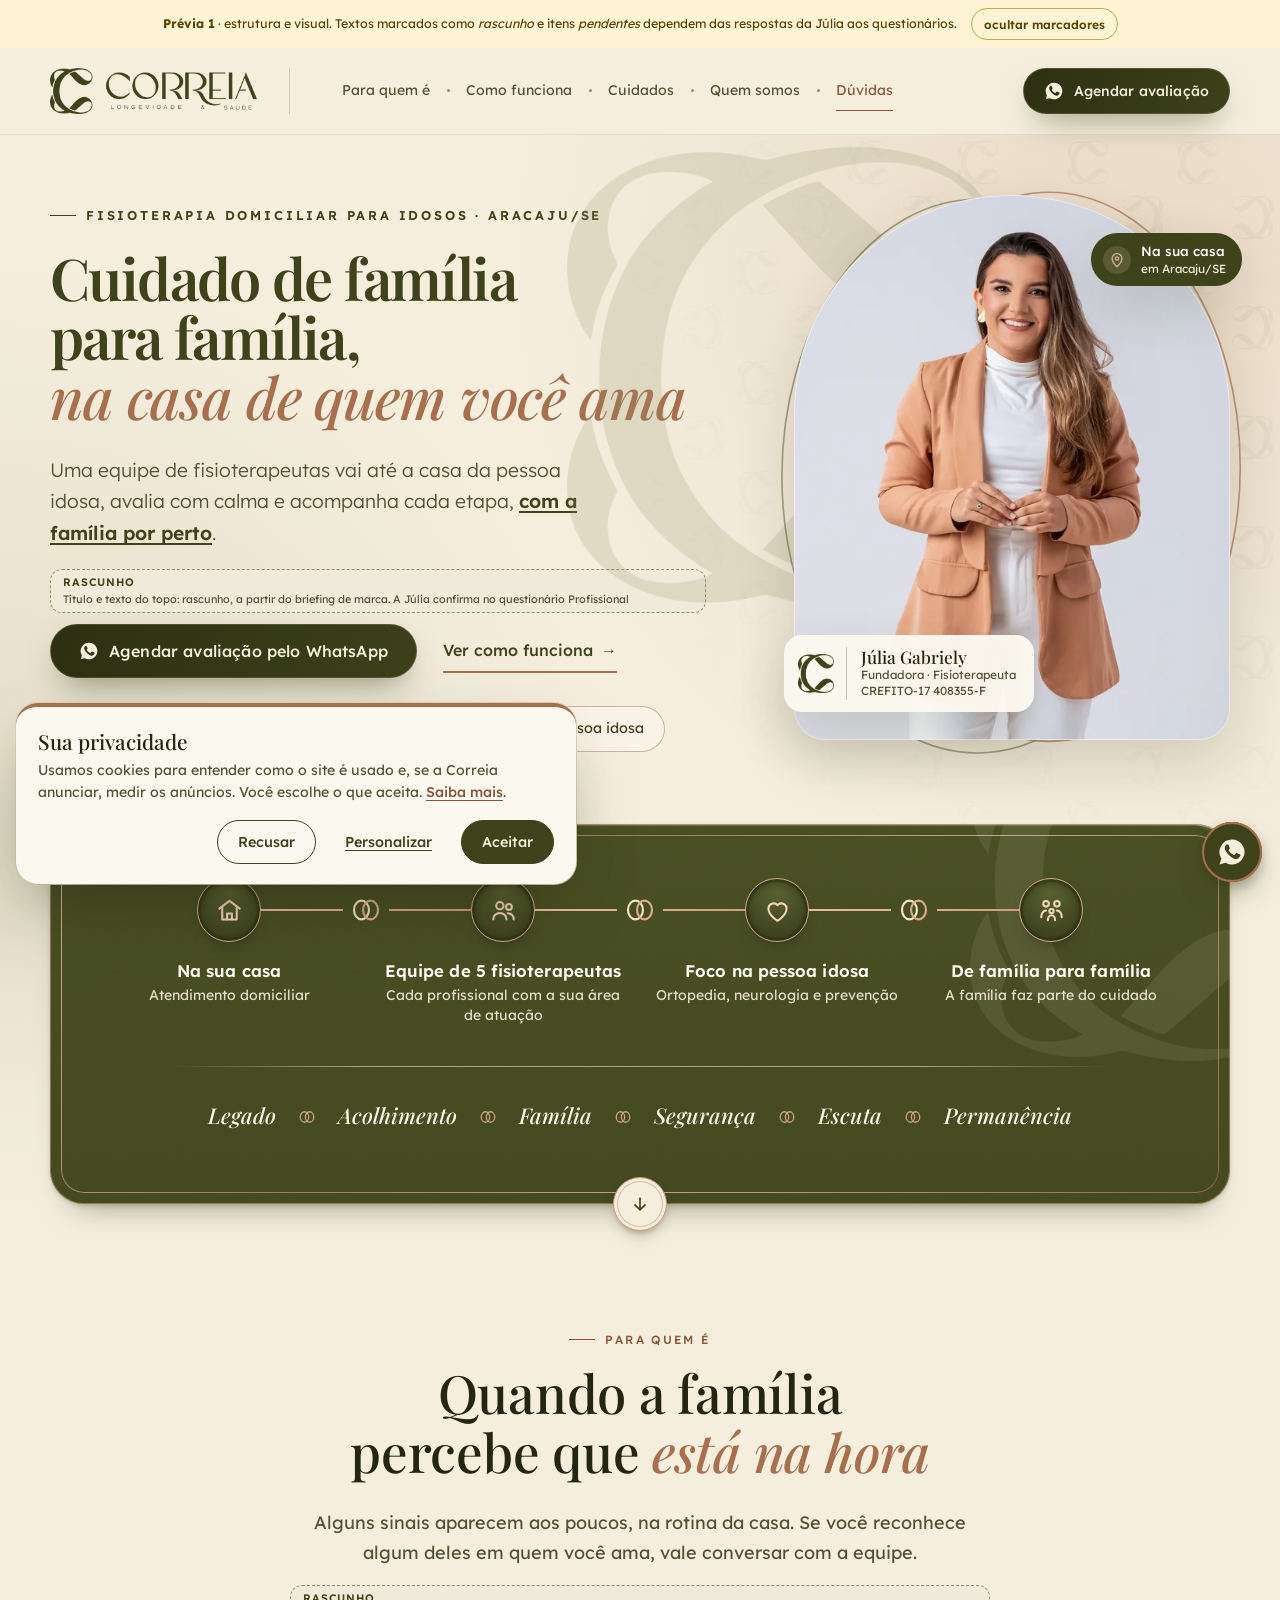
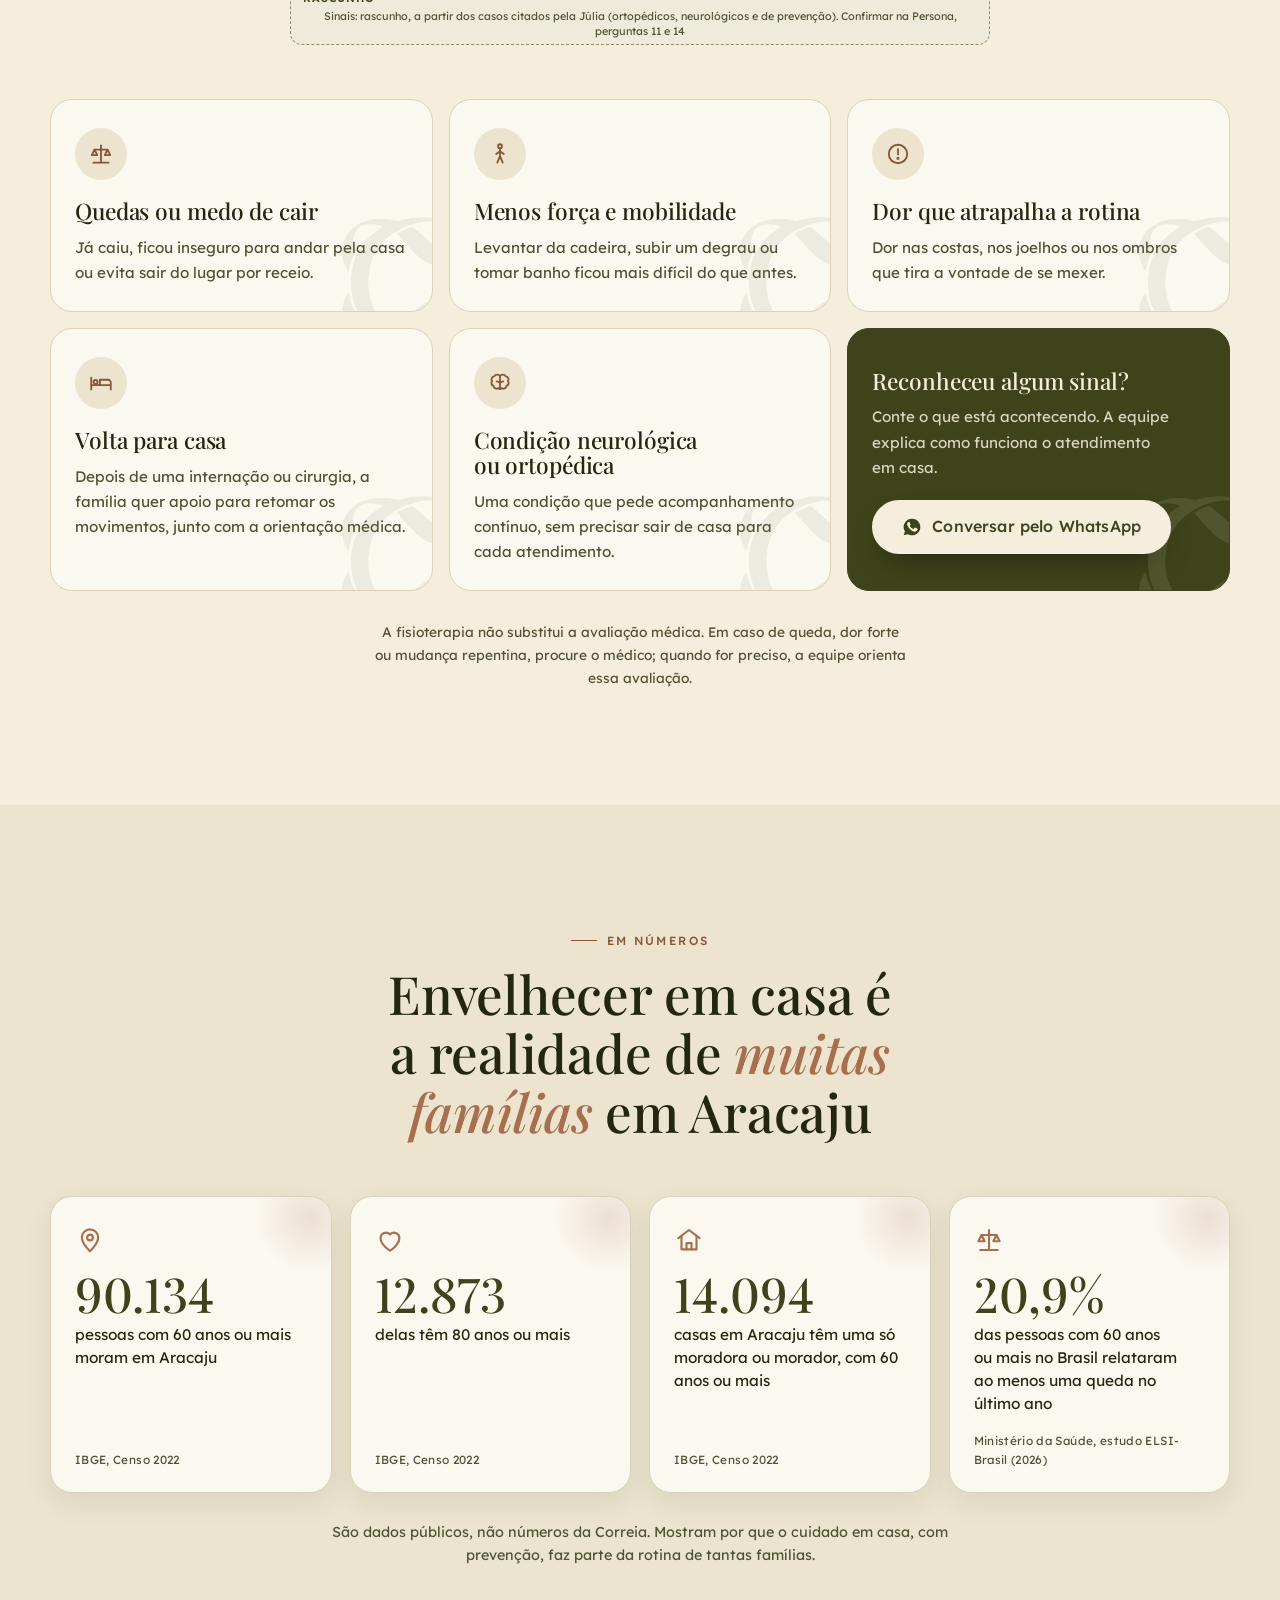
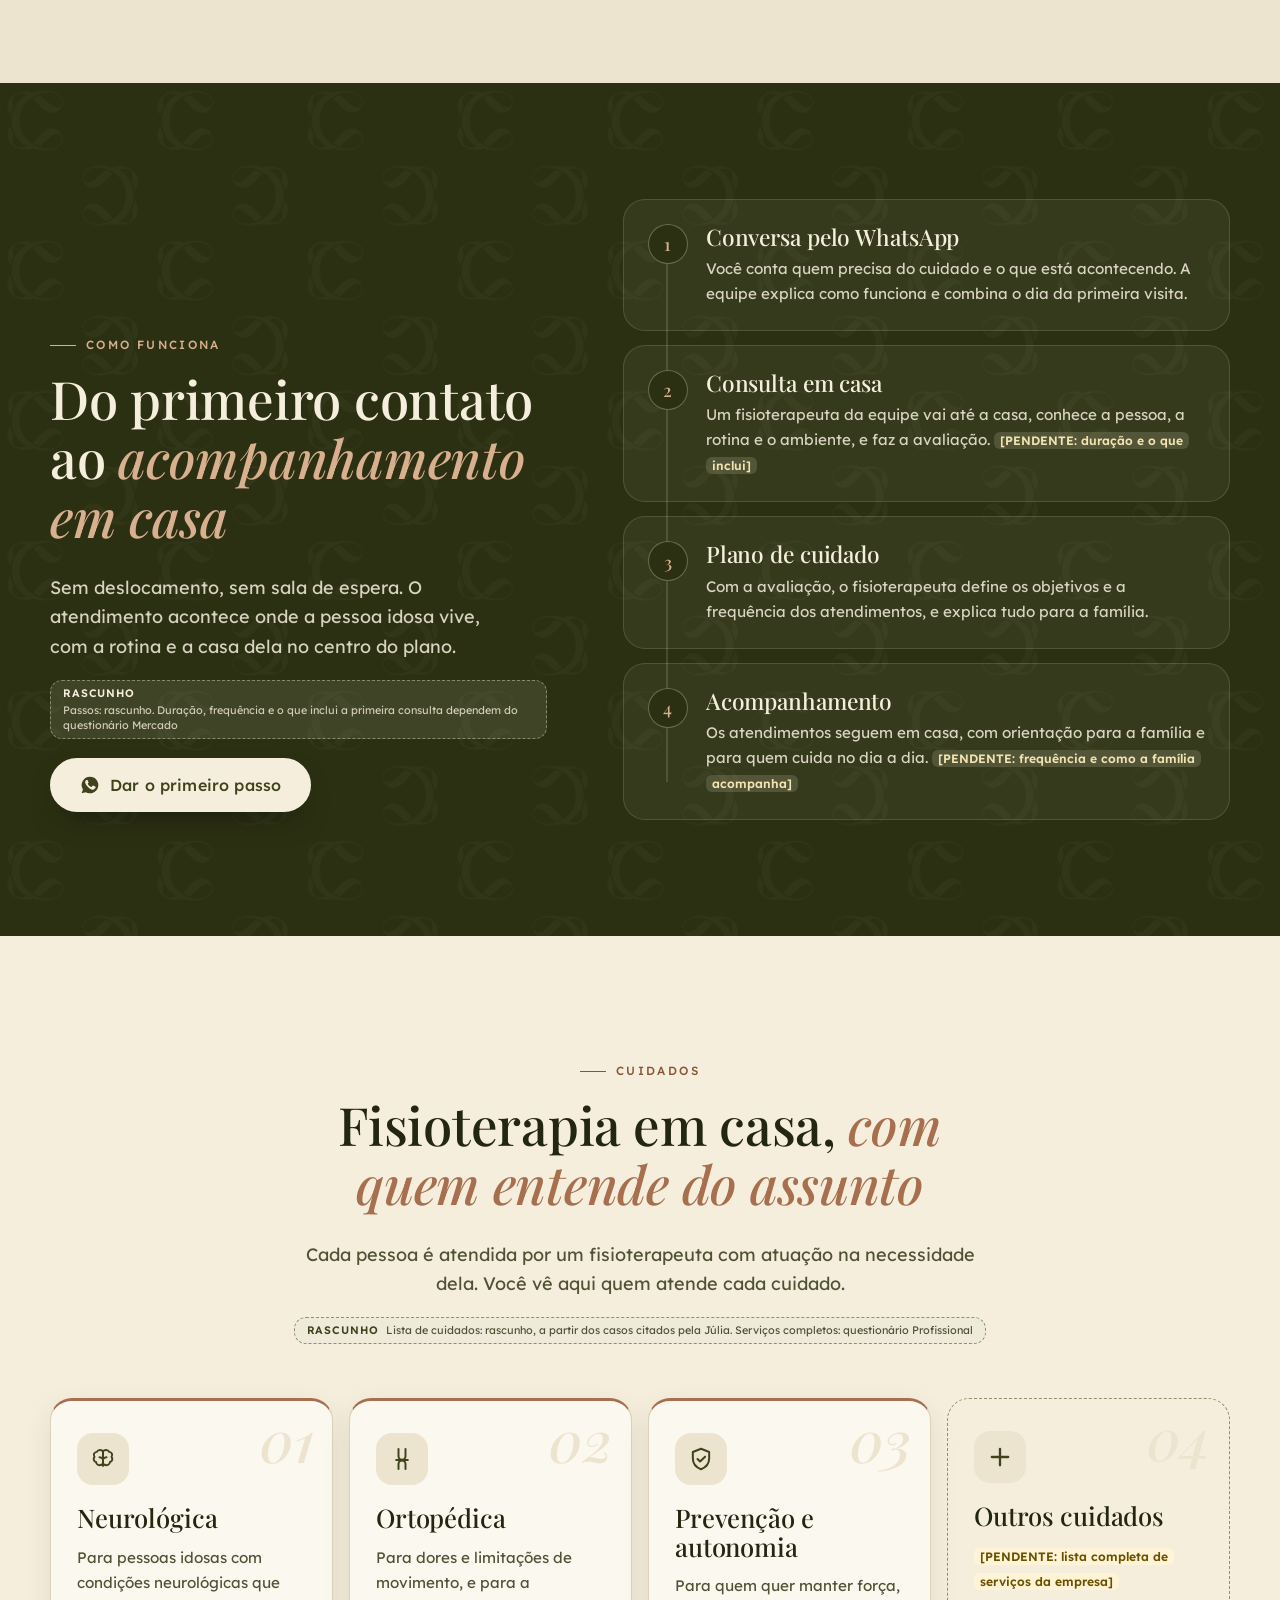
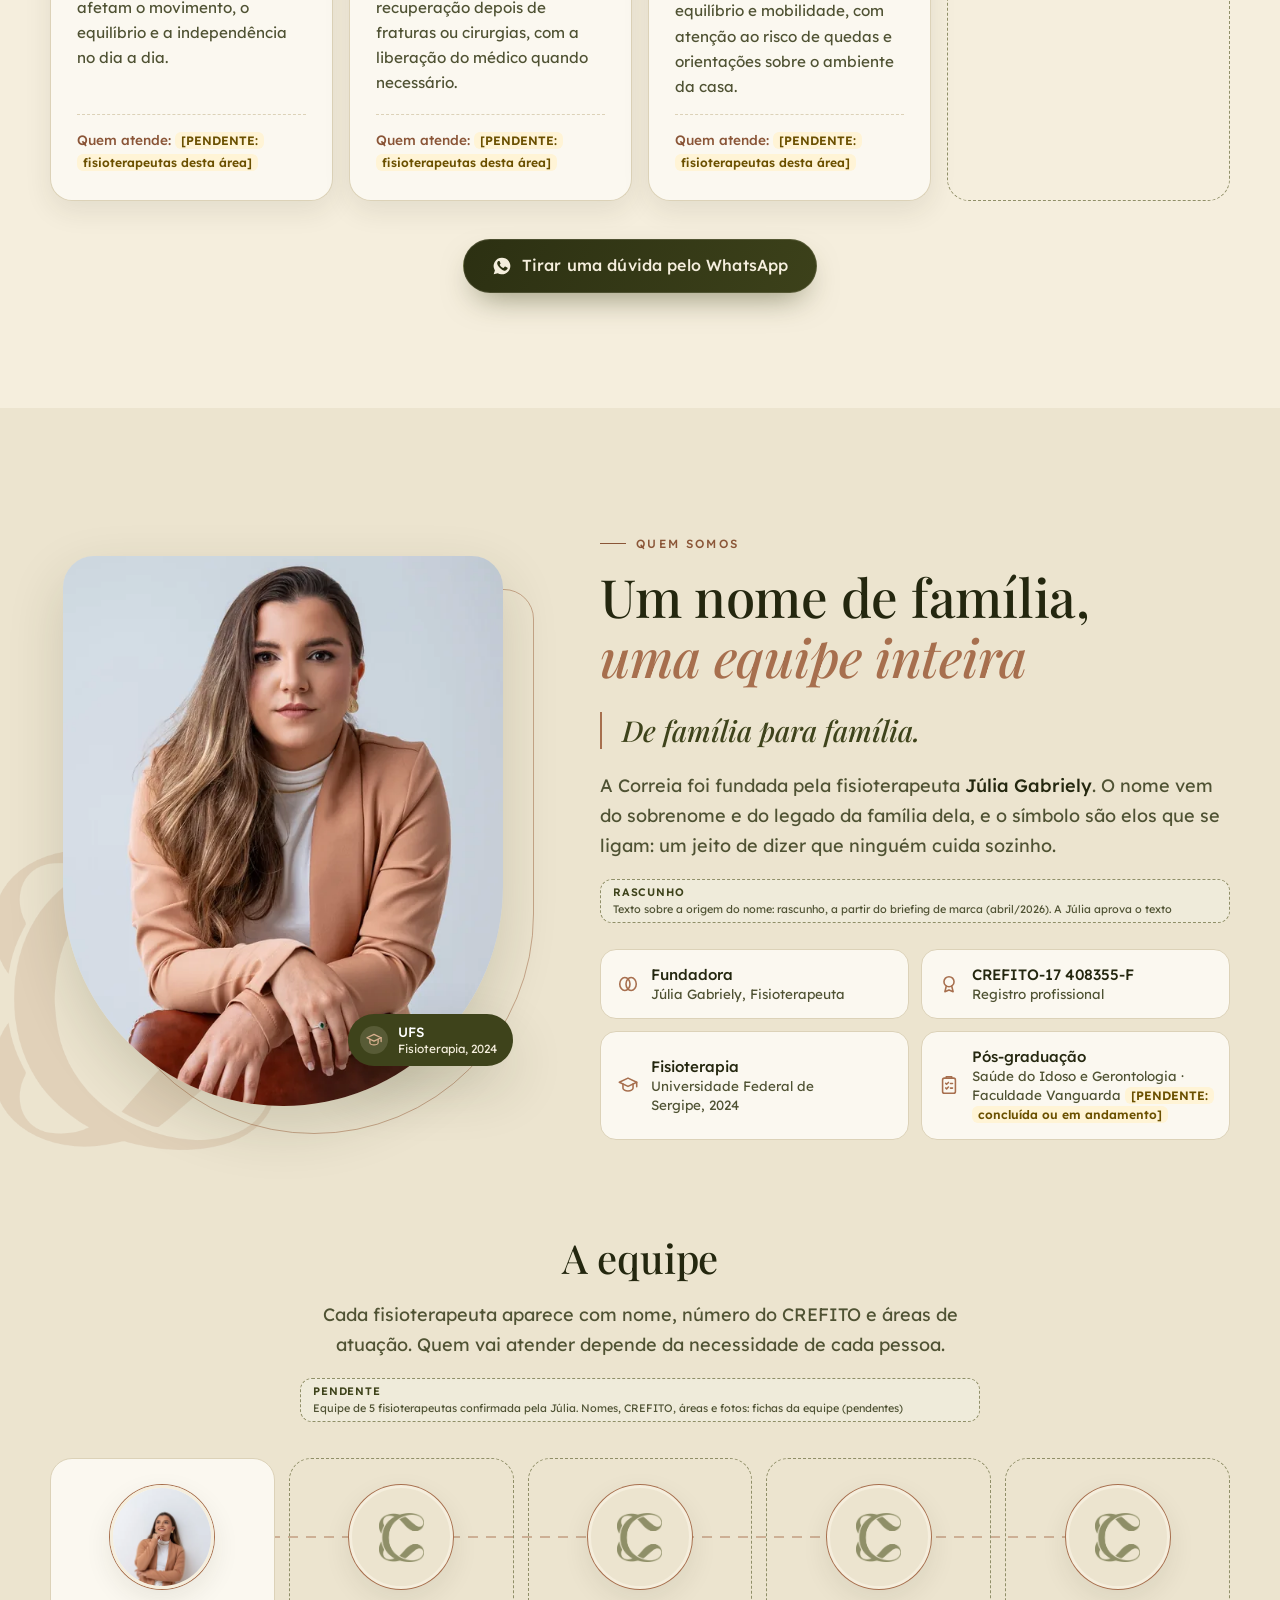
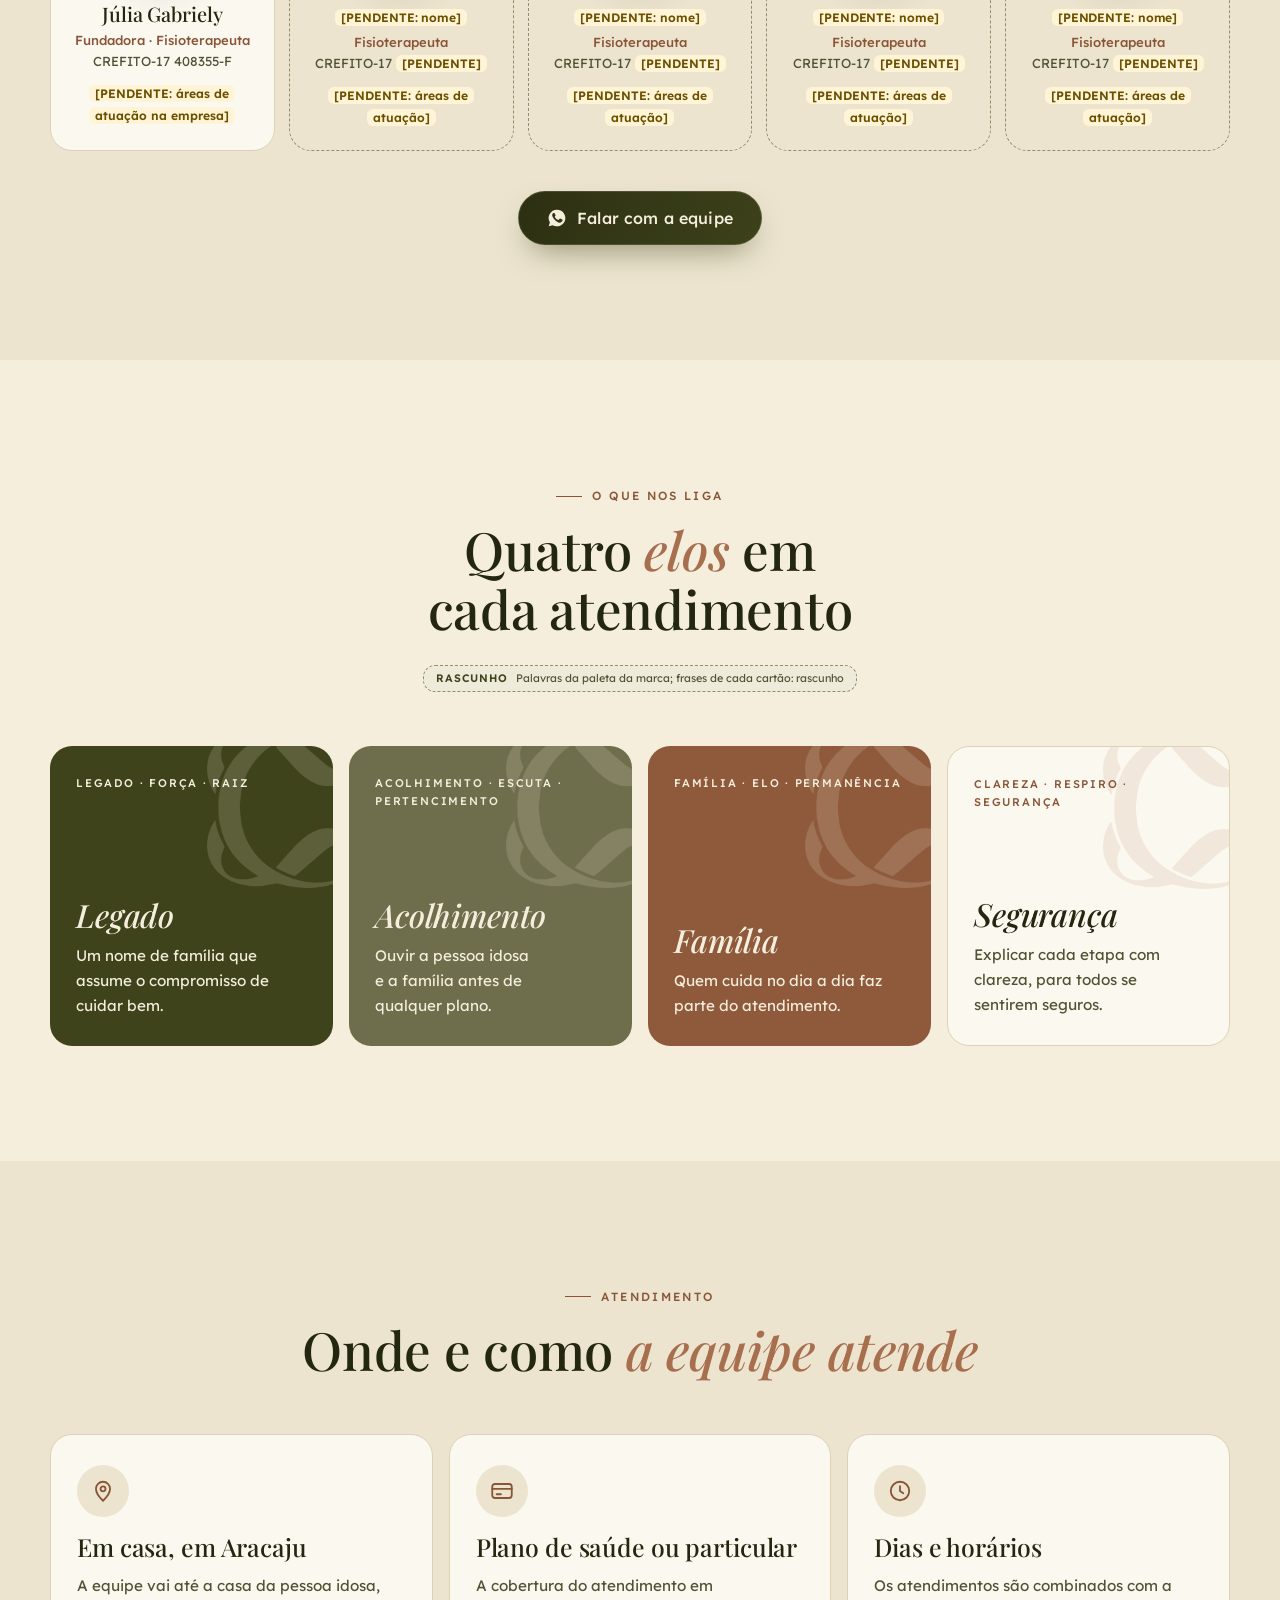
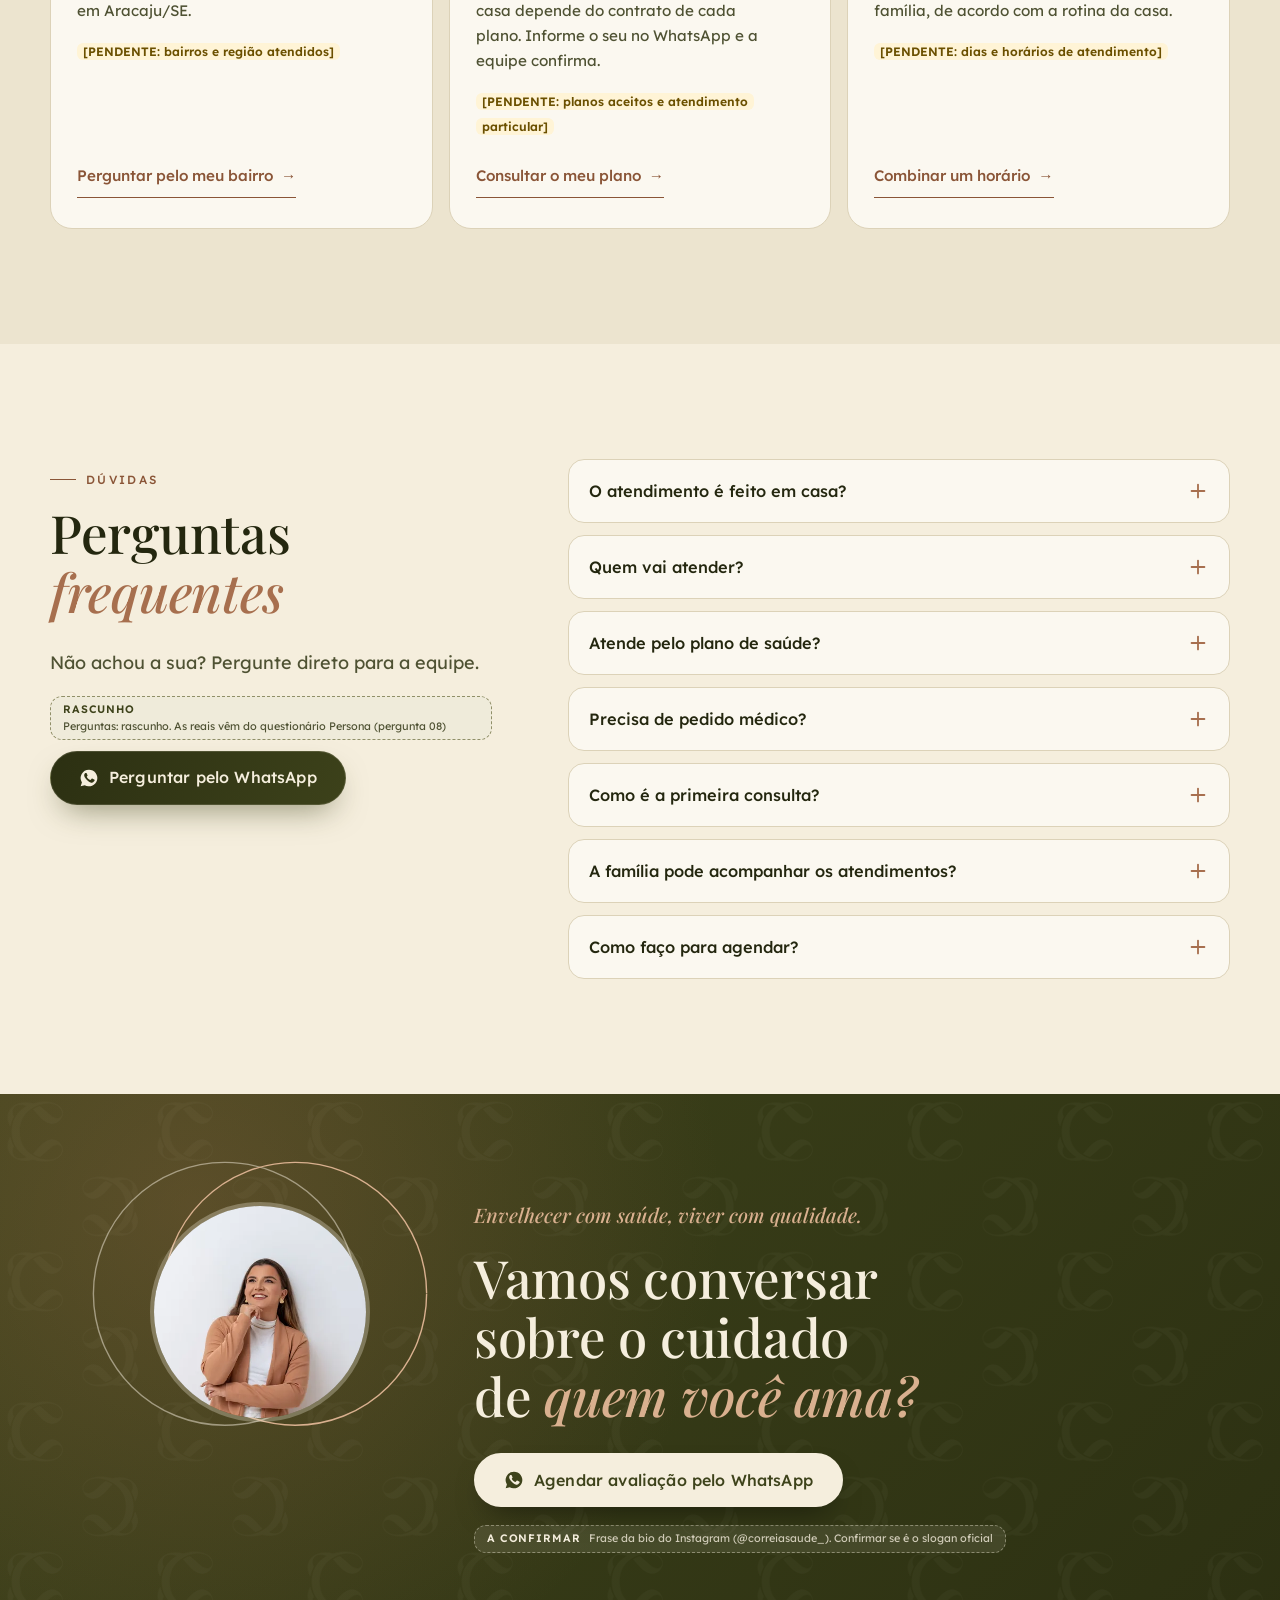
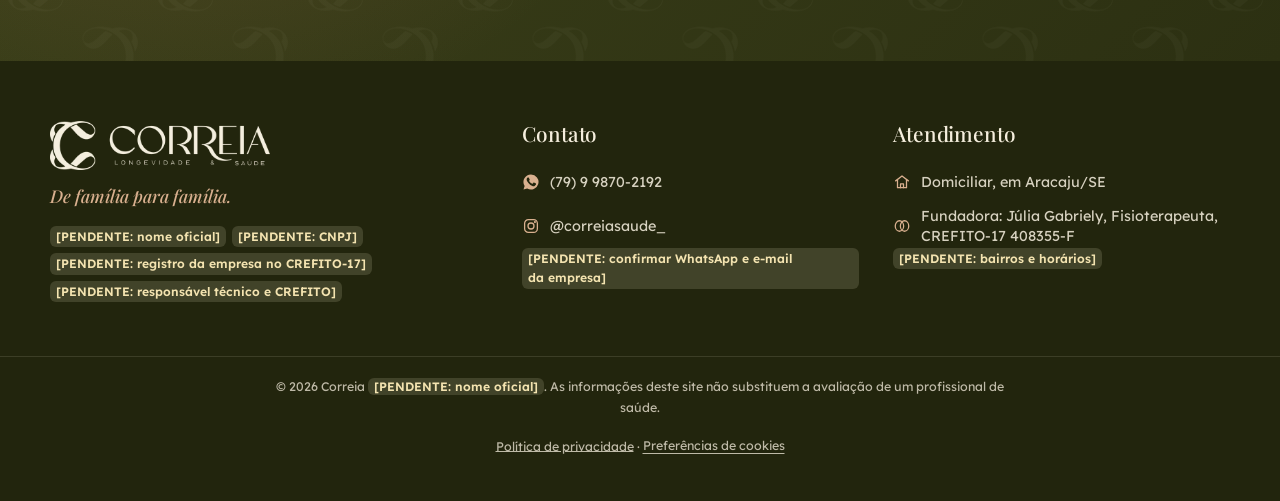
==== index.html @ 5ea1c26c "Afasta o texto do topo da foto da Júlia Co-Authored-By: Claude Sonnet 5.5 <noreply@anthropic.com> Cl" ====
<!doctype html>
<html lang="pt-BR">
<head>
    <meta charset="utf-8">
    <meta name="viewport" content="width=device-width, initial-scale=1, viewport-fit=cover">

    <!-- Consentimento (LGPD): tudo começa NEGADO e só muda quando a pessoa escolhe no aviso de cookies.
         Precisa vir ANTES do Google Tag Manager. Se a pessoa já escolheu numa visita anterior, a escolha salva
         (localStorage "correia_consent") é reaplicada aqui, antes de qualquer tag rodar. O aviso fica no consent.js. -->
    <script>
        window.dataLayer = window.dataLayer || [];
        function gtag() { dataLayer.push(arguments); }
        gtag("consent", "default", {
            ad_storage: "denied", ad_user_data: "denied", ad_personalization: "denied",
            analytics_storage: "denied", wait_for_update: 500
        });
        gtag("set", "ads_data_redaction", true);
        (function () {
            try {
                var c = JSON.parse(localStorage.getItem("correia_consent") || "null");
                if (c && c.v === 1) {
                    gtag("consent", "update", {
                        analytics_storage: c.a ? "granted" : "denied",
                        ad_storage: c.m ? "granted" : "denied",
                        ad_user_data: c.m ? "granted" : "denied",
                        ad_personalization: c.m ? "granted" : "denied"
                    });
                    dataLayer.push({ event: "consent_update", consent_analytics: !!c.a, consent_marketing: !!c.m });
                }
            } catch (e) { }
        })();
    </script>
    <!-- Google Tag Manager (contêiner do gestor de tráfego). GA4, Meta Pixel e Microsoft Clarity são configurados no
         painel do GTM, nunca direto no código, para não duplicar.
         PENDENTE: o gestor de tráfego envia o ID (GTM-XXXXXXX). Enquanto GTM_ID estiver vazio, nada é carregado.
         Quando preencher, preencha também o ID no <noscript> logo depois do <body>. -->
    <script>(function (w, d, s, l, i) {
            if (!i) return;
            w[l] = w[l] || []; w[l].push({ "gtm.start": new Date().getTime(), event: "gtm.js" }); var f = d.getElementsByTagName(s)[0],
                j = d.createElement(s), dl = l != "dataLayer" ? "&l=" + l : ""; j.async = true; j.src =
                    "https://www.googletagmanager.com/gtm.js?id=" + i + dl; f.parentNode.insertBefore(j, f);
        })(window, document, "script", "dataLayer", "" /* GTM_ID */);</script>
    <!-- Fim do Google Tag Manager -->

    <!-- PRÉVIA: enquanto não houver aprovação final, a página fica fora dos buscadores. -->
    <meta name="robots" content="noindex, nofollow">

    <!-- PENDENTE: nome oficial da empresa. "Correia" é a parte comum às quatro versões em uso. -->
    <title>Correia | Fisioterapia domiciliar para idosos em Aracaju</title>
    <meta name="description" content="Fisioterapia em casa para pessoas idosas em Aracaju/SE, com uma equipe de fisioterapeutas. Fundada por Júlia Gabriely, Fisioterapeuta (CREFITO-17 408355-F).">
    <meta name="theme-color" content="#3E431B">

    <!-- Contato: o script lê daqui. WhatsApp só com dígitos (DDI + DDD + número).
         PENDENTE: confirmar com a Júlia qual número vale para a empresa. -->
    <meta name="whatsapp-number" content="5579998702192">
    <meta name="instagram-url" content="https://www.instagram.com/correiasaude_/">

    <!-- Dados para o Google (ld+json, canonical, og:*): entram na prévia 2, com nome oficial, CNPJ, região e domínio. -->

    <link rel="icon" href="assets/marca/favicon.png" type="image/png">
    <link rel="apple-touch-icon" href="assets/marca/apple-touch-icon.png">
    <link rel="preconnect" href="https://fonts.googleapis.com">
    <link rel="preconnect" href="https://fonts.gstatic.com" crossorigin>
    <!-- Fontes equivalentes, até chegarem os nomes e arquivos das fontes da marca (PENDENTE). -->
    <link href="https://fonts.googleapis.com/css2?family=Lexend:wght@300;400;500;600&family=Playfair+Display:ital,wght@0,500;0,600;1,500;1,600&display=swap" rel="stylesheet">
    <link rel="preload" as="image" href="assets/fundadora/julia-topo-960.webp" imagesrcset="assets/fundadora/julia-topo-560.webp 560w, assets/fundadora/julia-topo-960.webp 960w" imagesizes="(min-width: 1024px) 460px, 86vw">
    <link rel="stylesheet" href="styles.css?v=20261127-4">
</head>
<body>
<!-- GTM (noscript): PENDENTE o ID do gestor de tráfego. Quando existir, troque por:
     <noscript><iframe src="https://www.googletagmanager.com/ns.html?id=GTM-XXXXXXX" height="0" width="0" style="display:none;visibility:hidden"></iframe></noscript> -->

<!-- Ícones (um único sprite, sem bibliotecas externas). -->
<svg width="0" height="0" style="position:absolute" aria-hidden="true">
    <symbol id="i-x" viewBox="0 0 24 24"><path fill="none" stroke="currentColor" stroke-width="1.8" stroke-linecap="round" d="M6 6l12 12M18 6 6 18"/></symbol>
    <symbol id="i-check" viewBox="0 0 24 24"><path fill="none" stroke="currentColor" stroke-width="2" stroke-linecap="round" stroke-linejoin="round" d="m5 12.5 4.5 4.5L19 7.5"/></symbol>
    <symbol id="i-whatsapp" viewBox="0 0 24 24"><path fill="currentColor" d="M12 2a10 10 0 0 0-8.5 15.3L2 22l4.9-1.4A10 10 0 1 0 12 2Zm5.7 14.2c-.2.7-1.4 1.3-2 1.4-.5 0-1.1.1-1.8-.2-3.8-1.4-6.3-5.3-6.5-5.6-.1-.2-1.2-1.6-1.2-3 0-1.5.8-2.2 1-2.5.3-.3.6-.3.8-.3h.6c.2 0 .4 0 .7.5l.9 2.2c.1.2.1.3 0 .5l-.7 1c-.1.2-.3.3-.1.6.2.3.8 1.2 1.6 2 1.1 1 2.1 1.3 2.4 1.5.3.1.5.1.7-.1l1.1-1.3c.2-.3.4-.3.7-.2l2.2 1.1c.3.2.5.2.6.4.1.1.1.7-.2 1.4Z"/></symbol>
    <symbol id="i-casa" viewBox="0 0 24 24"><g fill="none" stroke="currentColor" stroke-width="1.7" stroke-linecap="round" stroke-linejoin="round"><path d="M3.5 10.5 12 4l8.5 6.5"/><path d="M6 9v10.5h12V9"/><path d="M10 19.5v-5h4v5"/></g></symbol>
    <symbol id="i-cartao" viewBox="0 0 24 24"><g fill="none" stroke="currentColor" stroke-width="1.7" stroke-linecap="round"><rect x="3" y="5.5" width="18" height="13" rx="2.5"/><path d="M3 10h18M7 15h4"/></g></symbol>
    <symbol id="i-maos" viewBox="0 0 24 24"><g fill="none" stroke="currentColor" stroke-width="1.7" stroke-linecap="round" stroke-linejoin="round"><path d="M12 20.5s-7.5-4.6-7.5-10A4.3 4.3 0 0 1 12 7.6a4.3 4.3 0 0 1 7.5 2.9c0 5.4-7.5 10-7.5 10Z"/></g></symbol>
    <symbol id="i-plano" viewBox="0 0 24 24"><g fill="none" stroke="currentColor" stroke-width="1.7" stroke-linecap="round" stroke-linejoin="round"><rect x="5" y="4.5" width="14" height="16.5" rx="2"/><path d="M9 4.5V3h6v1.5"/><path d="m8.4 10.2 1 1 2-2M13.6 10.4h2.2M8.4 15.2l1 1 2-2M13.6 15.4h2.2"/></g></symbol>
    <symbol id="i-passos" viewBox="0 0 24 24"><g fill="none" stroke="currentColor" stroke-width="1.7" stroke-linecap="round" stroke-linejoin="round"><circle cx="12" cy="4.8" r="1.8"/><path d="M12 7.5v6.5M12 9.5l-3.5 2.5M12 9.5l3.5 2.5M12 14l-2.5 6M12 14l2.5 6"/></g></symbol>
    <symbol id="i-equilibrio" viewBox="0 0 24 24"><g fill="none" stroke="currentColor" stroke-width="1.7" stroke-linecap="round" stroke-linejoin="round"><path d="M12 4v16M5 20h14M6 8h12"/><path d="m6 8-2.5 5h5L6 8ZM18 8l-2.5 5h5L18 8Z"/></g></symbol>
    <symbol id="i-dor" viewBox="0 0 24 24"><g fill="none" stroke="currentColor" stroke-width="1.7" stroke-linecap="round" stroke-linejoin="round"><circle cx="12" cy="12" r="8.5"/><path d="M12 7.5v5"/><circle cx="12" cy="16" r=".6" fill="currentColor"/></g></symbol>
    <symbol id="i-cama" viewBox="0 0 24 24"><g fill="none" stroke="currentColor" stroke-width="1.7" stroke-linecap="round" stroke-linejoin="round"><path d="M3 18V7M3 14h18v4M21 14v-2.5a2.5 2.5 0 0 0-2.5-2.5H11v5"/><circle cx="7" cy="11" r="1.8"/></g></symbol>
    <symbol id="i-pin" viewBox="0 0 24 24"><g fill="none" stroke="currentColor" stroke-width="1.7"><path d="M12 21s-6.5-6-6.5-11a6.5 6.5 0 0 1 13 0c0 5-6.5 11-6.5 11Z"/><circle cx="12" cy="10" r="2.3"/></g></symbol>
    <symbol id="i-insta" viewBox="0 0 24 24"><g fill="none" stroke="currentColor" stroke-width="1.7"><rect x="3.5" y="3.5" width="17" height="17" rx="5"/><circle cx="12" cy="12" r="4"/><circle cx="17.2" cy="6.8" r=".6" fill="currentColor"/></g></symbol>
    <symbol id="i-capelo" viewBox="0 0 24 24"><g fill="none" stroke="currentColor" stroke-width="1.7" stroke-linecap="round" stroke-linejoin="round"><path d="M2.5 9 12 4.5 21.5 9 12 13.5 2.5 9Z"/><path d="M6.5 11v4.5c0 1.4 2.5 3 5.5 3s5.5-1.6 5.5-3V11M21.5 9v5"/></g></symbol>
    <symbol id="i-selo" viewBox="0 0 24 24"><g fill="none" stroke="currentColor" stroke-width="1.7" stroke-linecap="round" stroke-linejoin="round"><circle cx="12" cy="9.5" r="5.5"/><path d="m9 14.5-1.5 6 4.5-2 4.5 2-1.5-6"/></g></symbol>
    <symbol id="i-mais" viewBox="0 0 24 24"><path fill="none" stroke="currentColor" stroke-width="2" stroke-linecap="round" d="M12 5v14M5 12h14"/></symbol>
    <symbol id="i-seta" viewBox="0 0 24 24"><path fill="none" stroke="currentColor" stroke-width="2" stroke-linecap="round" stroke-linejoin="round" d="M5 12h14m-6-6 6 6-6 6"/></symbol>
    <!-- Elo: dois anéis que se ligam (o símbolo da marca, em versão de ícone) -->
    <symbol id="i-elo" viewBox="0 0 24 24"><g fill="none" stroke="currentColor" stroke-width="1.7"><ellipse cx="8.6" cy="12" rx="5.6" ry="7"/><ellipse cx="15.4" cy="12" rx="5.6" ry="7"/></g></symbol>
    <symbol id="i-equipe" viewBox="0 0 24 24"><g fill="none" stroke="currentColor" stroke-width="1.7" stroke-linecap="round" stroke-linejoin="round"><circle cx="9" cy="8" r="3"/><path d="M3.5 19.5c0-3.2 2.5-5.5 5.5-5.5s5.5 2.3 5.5 5.5"/><circle cx="16.5" cy="9" r="2.4"/><path d="M15.5 14.2c3 .1 5 2.2 5 5.3"/></g></symbol>
    <symbol id="i-neuro" viewBox="0 0 24 24"><g fill="none" stroke="currentColor" stroke-width="1.7" stroke-linecap="round" stroke-linejoin="round"><path d="M12 5.5c-1-1.6-4.2-1.8-5.3.4-2.2.1-3.3 2.6-2 4.3-1.3 1.5-.6 4 1.3 4.4.2 2.3 2.8 3.4 4.6 2.1.4.5.9.8 1.4.8"/><path d="M12 5.5c1-1.6 4.2-1.8 5.3.4 2.2.1 3.3 2.6 2 4.3 1.3 1.5.6 4-1.3 4.4-.2 2.3-2.8 3.4-4.6 2.1-.4.5-.9.8-1.4.8"/><path d="M12 5.5v12M9 10.5c1 0 2 .6 3 1.5M15 10.5c-1 0-2 .6-3 1.5"/></g></symbol>
    <symbol id="i-articulacao" viewBox="0 0 24 24"><g fill="none" stroke="currentColor" stroke-width="1.7" stroke-linecap="round" stroke-linejoin="round"><path d="M9 3.5v6.2a3 3 0 0 0 6 0V3.5"/><path d="M9 20.5v-4.2a3 3 0 0 1 6 0v4.2"/><path d="M7 12.8h10"/></g></symbol>
    <symbol id="i-escudo" viewBox="0 0 24 24"><g fill="none" stroke="currentColor" stroke-width="1.7" stroke-linecap="round" stroke-linejoin="round"><path d="M12 3.2 5 6v5.4c0 4.4 3 7.9 7 9.4 4-1.5 7-5 7-9.4V6l-7-2.8Z"/><path d="m9 12 2.2 2.2L15.5 10"/></g></symbol>
    <symbol id="i-relogio" viewBox="0 0 24 24"><g fill="none" stroke="currentColor" stroke-width="1.7" stroke-linecap="round" stroke-linejoin="round"><circle cx="12" cy="12" r="8.5"/><path d="M12 7.5V12l3 2"/></g></symbol>
    <symbol id="i-familia" viewBox="0 0 24 24"><g fill="none" stroke="currentColor" stroke-width="1.7" stroke-linecap="round" stroke-linejoin="round"><circle cx="7.5" cy="6.5" r="2.3"/><circle cx="16.5" cy="6.5" r="2.3"/><circle cx="12" cy="12.5" r="1.8"/><path d="M3.5 17.5c0-3 1.8-5.5 4-5.5M20.5 17.5c0-3-1.8-5.5-4-5.5M9 20c0-2.3 1.3-4 3-4s3 1.7 3 4"/></g></symbol>
</svg>

<div class="progresso" aria-hidden="true"><span></span></div>
<a class="pular" href="#conteudo">Pular para o conteúdo</a>

<!-- Faixa da prévia: some no lançamento. O botão esconde os marcadores para ver o visual limpo. -->
<div class="previa-faixa" role="note">
    <span><strong>Prévia 1</strong> · estrutura e visual. Textos marcados como <em>rascunho</em> e itens <em>pendentes</em> dependem das respostas da Júlia aos questionários.</span>
    <button type="button" class="previa-alternar" aria-pressed="true"><span>ocultar marcadores</span></button>
</div>

<header class="topo" id="topo">
    <div class="topo-dentro">
        <a class="marca" href="#inicio" aria-label="Correia, Longevidade e Saúde: voltar ao início">
            <img src="assets/marca/logo-horizontal.webp" width="640" height="142" alt="" class="marca-logo">
        </a>
        <nav class="menu" aria-label="Seções do site">
            <a href="#para-quem">Para quem é</a>
            <a href="#como-funciona">Como funciona</a>
            <a href="#cuidados">Cuidados</a>
            <a href="#quem-somos">Quem somos</a>
            <a href="#duvidas">Dúvidas</a>
        </nav>
        <a class="botao botao-destaque botao-pequeno so-desktop" href="#" data-wa data-wa-origin="menu"><svg aria-hidden="true"><use href="#i-whatsapp"/></svg>Agendar avaliação</a>
        <button type="button" class="menu-botao" aria-expanded="false" aria-controls="menu-movel" aria-label="Abrir menu"><span></span><span></span></button>
    </div>
    <div class="menu-movel" id="menu-movel" hidden>
        <nav aria-label="Seções do site (celular)">
            <a href="#para-quem">Para quem é</a>
            <a href="#como-funciona">Como funciona</a>
            <a href="#cuidados">Cuidados</a>
            <a href="#quem-somos">Quem somos</a>
            <a href="#duvidas">Dúvidas</a>
        </nav>
        <a class="botao botao-destaque" href="#" data-wa data-wa-origin="menu_mobile"><svg aria-hidden="true"><use href="#i-whatsapp"/></svg>Agendar avaliação pelo WhatsApp</a>
    </div>
</header>

<main id="conteudo">

    <!-- ============ TOPO ============ -->
    <section class="hero" id="inicio" aria-labelledby="hero-titulo">
        <span class="hero-ladrilho" aria-hidden="true"></span>
        <div class="conteiner hero-grade">
            <div class="hero-texto">
                <p class="sobretitulo">Fisioterapia domiciliar para idosos · Aracaju/SE</p>
                <h1 id="hero-titulo" data-palavras>Cuidado de família para família, <em>na casa de quem você ama</em></h1>
                <p class="lead">Uma equipe de fisioterapeutas vai até a casa da pessoa idosa, avalia com calma e acompanha cada etapa, <span class="realce">com a família por perto</span>.</p>
                <p class="marcador" data-nota="Título e texto do topo: rascunho, a partir do briefing de marca. A Júlia confirma no questionário Profissional">rascunho</p>
                <div class="acoes">
                    <a class="botao botao-destaque" href="#" data-wa data-wa-origin="hero"><svg aria-hidden="true"><use href="#i-whatsapp"/></svg>Agendar avaliação pelo WhatsApp</a>
                    <a class="link-seta" href="#como-funciona">Ver como funciona</a>
                </div>
                <ul class="chips" aria-label="Destaques">
                    <li><svg aria-hidden="true"><use href="#i-casa"/></svg>Em casa</li>
                    <li><svg aria-hidden="true"><use href="#i-equipe"/></svg>Equipe de fisioterapeutas</li>
                    <li><svg aria-hidden="true"><use href="#i-maos"/></svg>Foco na pessoa idosa</li>
                </ul>
            </div>

            <figure class="hero-foto">
                <img class="hero-simbolo" src="assets/marca/simbolo-salvia.webp" width="417" height="451" alt="" aria-hidden="true">
                <!-- Elos: dois anéis que se desenham em volta da foto (o mesmo gesto do símbolo da marca) -->
                <svg class="hero-elos" viewBox="0 0 400 520" aria-hidden="true" focusable="false">
                    <ellipse class="elo-a" cx="170" cy="270" rx="168" ry="238" pathLength="1"/>
                    <ellipse class="elo-b" cx="232" cy="262" rx="164" ry="236" pathLength="1"/>
                </svg>
                <div class="hero-moldura">
                    <img src="assets/fundadora/julia-topo-960.webp" srcset="assets/fundadora/julia-topo-560.webp 560w, assets/fundadora/julia-topo-960.webp 960w" sizes="(min-width: 1024px) 460px, 86vw" width="960" height="1200" alt="Júlia Gabriely, fundadora da Correia, sorrindo, de blazer terracota." fetchpriority="high">
                </div>
                <figcaption class="flutua cartao-credencial">
                    <img src="assets/marca/simbolo-oliva.webp" width="417" height="451" alt="">
                    <span><strong>Júlia Gabriely</strong>Fundadora · Fisioterapeuta<br>CREFITO-17 408355-F</span>
                </figcaption>
                <div class="flutua flutua-2 cartao-selo"><svg aria-hidden="true"><use href="#i-pin"/></svg><span><strong>Na sua casa</strong>em Aracaju/SE</span></div>
            </figure>
        </div>

        <!-- ============ PONTE: a peça que liga o topo ao resto da página ============
             Os 4 destaques ficam ligados por um fio com elos (o gesto do símbolo da marca), que se desenha quando a peça
             entra na tela; embaixo, as palavras da paleta da marca, paradas e legíveis. A peça "flutua" sobre a divisa
             entre o topo e "Para quem é" (a sobra é a variável --ponte-sobra no styles.css).
             Para mudar um destaque, mexa só no texto do <li>; o fio e os elos são decorativos (aria-hidden). -->
        <div class="conteiner ponte-caixa">
            <div class="ponte">
                <span class="ponte-simbolo" aria-hidden="true"></span>
                <ul class="ponte-itens">
                    <li class="ponte-item"><span class="ponte-icone"><svg aria-hidden="true"><use href="#i-casa"/></svg></span><span class="ponte-texto"><strong>Na sua casa</strong>Atendimento domiciliar</span></li>
                    <li class="ponte-item"><span class="ponte-liga" aria-hidden="true"><span class="ponte-fio"></span><svg class="ponte-elo" viewBox="0 0 24 24"><ellipse class="elo-esq" cx="8.6" cy="12" rx="5.6" ry="7"/><ellipse class="elo-dir" cx="15.4" cy="12" rx="5.6" ry="7"/></svg></span><span class="ponte-icone"><svg aria-hidden="true"><use href="#i-equipe"/></svg></span><span class="ponte-texto"><strong>Equipe de 5 fisioterapeutas</strong>Cada profissional com a sua área de atuação</span></li>
                    <li class="ponte-item"><span class="ponte-liga" aria-hidden="true"><span class="ponte-fio"></span><svg class="ponte-elo" viewBox="0 0 24 24"><ellipse class="elo-esq" cx="8.6" cy="12" rx="5.6" ry="7"/><ellipse class="elo-dir" cx="15.4" cy="12" rx="5.6" ry="7"/></svg></span><span class="ponte-icone"><svg aria-hidden="true"><use href="#i-maos"/></svg></span><span class="ponte-texto"><strong>Foco na pessoa idosa</strong>Ortopedia, neurologia e prevenção</span></li>
                    <li class="ponte-item"><span class="ponte-liga" aria-hidden="true"><span class="ponte-fio"></span><svg class="ponte-elo" viewBox="0 0 24 24"><ellipse class="elo-esq" cx="8.6" cy="12" rx="5.6" ry="7"/><ellipse class="elo-dir" cx="15.4" cy="12" rx="5.6" ry="7"/></svg></span><span class="ponte-icone"><svg aria-hidden="true"><use href="#i-familia"/></svg></span><span class="ponte-texto"><strong>De família para família</strong>A família faz parte do cuidado</span></li>
                </ul>
                <!-- Palavras da paleta da marca (Identidade Visual › Paleta de cores) -->
                <p class="ponte-palavras"><span>Legado</span><svg aria-hidden="true"><use href="#i-elo"/></svg><span>Acolhimento</span><svg aria-hidden="true"><use href="#i-elo"/></svg><span>Família</span><svg aria-hidden="true"><use href="#i-elo"/></svg><span>Segurança</span><svg aria-hidden="true"><use href="#i-elo"/></svg><span>Escuta</span><svg aria-hidden="true"><use href="#i-elo"/></svg><span>Permanência</span></p>
                <a class="ponte-seguir" href="#para-quem" aria-label="Seguir para: Para quem é"><svg aria-hidden="true"><use href="#i-seta"/></svg></a>
            </div>
        </div>
    </section>

    <!-- ============ PARA QUEM É ============ -->
    <section class="secao" id="para-quem" aria-labelledby="para-quem-titulo">
        <div class="conteiner">
            <header class="cabeca centro">
                <p class="sobretitulo">Para quem é</p>
                <h2 id="para-quem-titulo">Quando a família percebe que <em>está na hora</em></h2>
                <p>Alguns sinais aparecem aos poucos, na rotina da casa. Se você reconhece algum deles em quem você ama, vale conversar com a equipe.</p>
                <p class="marcador" data-nota="Sinais: rascunho, a partir dos casos citados pela Júlia (ortopédicos, neurológicos e de prevenção). Confirmar na Persona, perguntas 11 e 14">rascunho</p>
            </header>
            <ul class="sinais">
                <li class="sinal revelar" style="--i:0">
                    <span class="sinal-icone"><svg aria-hidden="true"><use href="#i-equilibrio"/></svg></span>
                    <h3>Quedas ou medo de cair</h3>
                    <p>Já caiu, ficou inseguro para andar pela casa ou evita sair do lugar por receio.</p>
                </li>
                <li class="sinal revelar" style="--i:1">
                    <span class="sinal-icone"><svg aria-hidden="true"><use href="#i-passos"/></svg></span>
                    <h3>Menos força e mobilidade</h3>
                    <p>Levantar da cadeira, subir um degrau ou tomar banho ficou mais difícil do que antes.</p>
                </li>
                <li class="sinal revelar" style="--i:2">
                    <span class="sinal-icone"><svg aria-hidden="true"><use href="#i-dor"/></svg></span>
                    <h3>Dor que atrapalha a rotina</h3>
                    <p>Dor nas costas, nos joelhos ou nos ombros que tira a vontade de se mexer.</p>
                </li>
                <li class="sinal revelar" style="--i:0">
                    <span class="sinal-icone"><svg aria-hidden="true"><use href="#i-cama"/></svg></span>
                    <h3>Volta para casa</h3>
                    <p>Depois de uma internação ou cirurgia, a família quer apoio para retomar os movimentos, junto com a orientação médica.</p>
                </li>
                <li class="sinal revelar" style="--i:1">
                    <span class="sinal-icone"><svg aria-hidden="true"><use href="#i-neuro"/></svg></span>
                    <h3>Condição neurológica ou ortopédica</h3>
                    <p>Uma condição que pede acompanhamento contínuo, sem precisar sair de casa para cada atendimento.</p>
                </li>
                <li class="sinal sinal-chamada revelar" style="--i:2">
                    <h3>Reconheceu algum sinal?</h3>
                    <p>Conte o que está acontecendo. A equipe explica como funciona o atendimento em casa.</p>
                    <a class="botao botao-claro botao-destaque" href="#" data-wa data-wa-origin="para_quem"><svg aria-hidden="true"><use href="#i-whatsapp"/></svg>Conversar pelo WhatsApp</a>
                </li>
            </ul>
            <p class="nota-centro">A fisioterapia não substitui a avaliação médica. Em caso de queda, dor forte ou mudança repentina, procure o médico; quando for preciso, a equipe orienta essa avaliação.</p>
        </div>
    </section>

    <!-- ============ EM NÚMEROS (dados públicos, com fonte) ============ -->
    <section class="secao secao-numeros" id="numeros" aria-labelledby="numeros-titulo">
        <div class="conteiner">
            <header class="cabeca centro">
                <p class="sobretitulo">Em números</p>
                <h2 id="numeros-titulo">Envelhecer em casa é a realidade de <em>muitas famílias</em> em Aracaju</h2>
            </header>
            <ul class="numeros-grade">
                <li class="numero revelar" style="--i:0">
                    <svg aria-hidden="true"><use href="#i-pin"/></svg>
                    <span class="numero-valor" data-contar="90134">90.134</span>
                    <span class="numero-texto">pessoas com 60 anos ou mais moram em Aracaju</span>
                    <small>IBGE, Censo 2022</small>
                </li>
                <li class="numero revelar" style="--i:1">
                    <svg aria-hidden="true"><use href="#i-maos"/></svg>
                    <span class="numero-valor" data-contar="12873">12.873</span>
                    <span class="numero-texto">delas têm 80 anos ou mais</span>
                    <small>IBGE, Censo 2022</small>
                </li>
                <li class="numero revelar" style="--i:2">
                    <svg aria-hidden="true"><use href="#i-casa"/></svg>
                    <span class="numero-valor" data-contar="14094">14.094</span>
                    <span class="numero-texto">casas em Aracaju têm uma só moradora ou morador, com 60 anos ou mais</span>
                    <small>IBGE, Censo 2022</small>
                </li>
                <li class="numero revelar" style="--i:3">
                    <svg aria-hidden="true"><use href="#i-equilibrio"/></svg>
                    <span class="numero-valor" data-contar="20.9" data-casas="1" data-sufixo="%">20,9%</span>
                    <span class="numero-texto">das pessoas com 60 anos ou mais no Brasil relataram ao menos uma queda no último ano</span>
                    <small>Ministério da Saúde, estudo ELSI-Brasil (2026)</small>
                </li>
            </ul>
            <p class="numeros-nota">São dados públicos, não números da Correia. Mostram por que o cuidado em casa, com prevenção, faz parte da rotina de tantas famílias.</p>
        </div>
    </section>

    <!-- ============ COMO FUNCIONA ============
         Passos a partir da Resolução COFFITO 565/2022 (atenção domiciliar). Como a Correia faz na prática: PENDENTE. -->
    <section class="secao secao-escura" id="como-funciona" aria-labelledby="como-titulo">
        <span class="secao-ladrilho" aria-hidden="true"></span>
        <div class="conteiner como-grade">
            <div class="como-texto">
                <p class="sobretitulo claro">Como funciona</p>
                <h2 id="como-titulo">Do primeiro contato ao <em>acompanhamento em casa</em></h2>
                <p>Sem deslocamento, sem sala de espera. O atendimento acontece onde a pessoa idosa vive, com a rotina e a casa dela no centro do plano.</p>
                <p class="marcador escuro" data-nota="Passos: rascunho. Duração, frequência e o que inclui a primeira consulta dependem do questionário Mercado">rascunho</p>
                <a class="botao botao-claro botao-destaque" href="#" data-wa data-wa-origin="como_funciona"><svg aria-hidden="true"><use href="#i-whatsapp"/></svg>Dar o primeiro passo</a>
            </div>
            <ol class="passos">
                <li class="passo revelar">
                    <span class="passo-num">1</span>
                    <div>
                        <h3>Conversa pelo WhatsApp</h3>
                        <p>Você conta quem precisa do cuidado e o que está acontecendo. A equipe explica como funciona e combina o dia da primeira visita.</p>
                    </div>
                </li>
                <li class="passo revelar">
                    <span class="passo-num">2</span>
                    <div>
                        <h3>Consulta em casa</h3>
                        <p>Um fisioterapeuta da equipe vai até a casa, conhece a pessoa, a rotina e o ambiente, e faz a avaliação. <span class="pendente">[PENDENTE: duração e o que inclui]</span></p>
                    </div>
                </li>
                <li class="passo revelar">
                    <span class="passo-num">3</span>
                    <div>
                        <h3>Plano de cuidado</h3>
                        <p>Com a avaliação, o fisioterapeuta define os objetivos e a frequência dos atendimentos, e explica tudo para a família.</p>
                    </div>
                </li>
                <li class="passo revelar">
                    <span class="passo-num">4</span>
                    <div>
                        <h3>Acompanhamento</h3>
                        <p>Os atendimentos seguem em casa, com orientação para a família e para quem cuida no dia a dia. <span class="pendente">[PENDENTE: frequência e como a família acompanha]</span></p>
                    </div>
                </li>
            </ol>
        </div>
    </section>

    <!-- ============ CUIDADOS ============
         "Quem atende" é preenchido pelo script.js a partir do bloco da EQUIPE (data-areas de cada ficha).
         Para mudar quem atende o quê, mexa só nas fichas da equipe, mais abaixo. -->
    <section class="secao" id="cuidados" aria-labelledby="cuidados-titulo">
        <div class="conteiner">
            <header class="cabeca centro">
                <p class="sobretitulo">Cuidados</p>
                <h2 id="cuidados-titulo">Fisioterapia em casa, <em>com quem entende do assunto</em></h2>
                <p>Cada pessoa é atendida por um fisioterapeuta com atuação na necessidade dela. Você vê aqui quem atende cada cuidado.</p>
                <p class="marcador" data-nota="Lista de cuidados: rascunho, a partir dos casos citados pela Júlia. Serviços completos: questionário Profissional">rascunho</p>
            </header>
            <div class="cuidados">
                <article class="cuidado revelar" style="--i:0" data-cuidado="neurologica">
                    <span class="cuidado-num" aria-hidden="true">01</span>
                    <svg aria-hidden="true"><use href="#i-neuro"/></svg>
                    <h3>Neurológica</h3>
                    <p>Para pessoas idosas com condições neurológicas que afetam o movimento, o equilíbrio e a independência no dia a dia.</p>
                    <p class="quem-atende" data-quem-atende><a href="#quem-somos">Veja quem atende em Quem somos</a></p>
                </article>
                <article class="cuidado revelar" style="--i:1" data-cuidado="ortopedica">
                    <span class="cuidado-num" aria-hidden="true">02</span>
                    <svg aria-hidden="true"><use href="#i-articulacao"/></svg>
                    <h3>Ortopédica</h3>
                    <p>Para dores e limitações de movimento, e para a recuperação depois de fraturas ou cirurgias, com a liberação do médico quando necessário.</p>
                    <p class="quem-atende" data-quem-atende><a href="#quem-somos">Veja quem atende em Quem somos</a></p>
                </article>
                <article class="cuidado revelar" style="--i:2" data-cuidado="prevencao">
                    <span class="cuidado-num" aria-hidden="true">03</span>
                    <svg aria-hidden="true"><use href="#i-escudo"/></svg>
                    <h3>Prevenção e autonomia</h3>
                    <p>Para quem quer manter força, equilíbrio e mobilidade, com atenção ao risco de quedas e orientações sobre o ambiente da casa.</p>
                    <p class="quem-atende" data-quem-atende><a href="#quem-somos">Veja quem atende em Quem somos</a></p>
                </article>
                <article class="cuidado cuidado-pendente revelar" style="--i:3">
                    <span class="cuidado-num" aria-hidden="true">04</span>
                    <svg aria-hidden="true"><use href="#i-mais"/></svg>
                    <h3>Outros cuidados</h3>
                    <p><span class="pendente">[PENDENTE: lista completa de serviços da empresa]</span></p>
                </article>
            </div>
            <div class="centro"><a class="botao botao-destaque" href="#" data-wa data-wa-origin="cuidados"><svg aria-hidden="true"><use href="#i-whatsapp"/></svg>Tirar uma dúvida pelo WhatsApp</a></div>
        </div>
    </section>

    <!-- ============ QUEM SOMOS: a fundadora e a equipe ============ -->
    <section class="secao secao-bege" id="quem-somos" aria-labelledby="quem-titulo">
        <div class="conteiner">
            <div class="sobre-grade">
                <figure class="sobre-foto">
                    <span class="sobre-aro" aria-hidden="true"></span>
                    <img src="assets/fundadora/julia-sobre-900.webp" srcset="assets/fundadora/julia-sobre-560.webp 560w, assets/fundadora/julia-sobre-900.webp 900w" sizes="(min-width: 1024px) 440px, 86vw" width="900" height="1125" alt="Júlia Gabriely apoiada no encosto de uma cadeira, sorrindo." loading="lazy">
                    <figcaption class="flutua flutua-3 cartao-selo"><svg aria-hidden="true"><use href="#i-capelo"/></svg><span><strong>UFS</strong>Fisioterapia, 2024</span></figcaption>
                </figure>
                <div class="sobre-texto">
                    <p class="sobretitulo">Quem somos</p>
                    <h2 id="quem-titulo">Um nome de família, <em>uma equipe inteira</em></h2>
                    <blockquote class="citacao"><p>De família para família.</p></blockquote>
                    <p>A Correia foi fundada pela fisioterapeuta <strong>Júlia Gabriely</strong>. O nome vem do sobrenome e do legado da família dela, e o símbolo são elos que se ligam: um jeito de dizer que ninguém cuida sozinho.</p>
                    <p class="marcador" data-nota="Texto sobre a origem do nome: rascunho, a partir do briefing de marca (abril/2026). A Júlia aprova o texto">rascunho</p>
                    <ul class="credenciais">
                        <li><svg aria-hidden="true"><use href="#i-elo"/></svg><span><strong>Fundadora</strong>Júlia Gabriely, Fisioterapeuta</span></li>
                        <li><svg aria-hidden="true"><use href="#i-selo"/></svg><span><strong>CREFITO-17 408355-F</strong>Registro profissional</span></li>
                        <li><svg aria-hidden="true"><use href="#i-capelo"/></svg><span><strong>Fisioterapia</strong>Universidade Federal de Sergipe, 2024</span></li>
                        <li><svg aria-hidden="true"><use href="#i-plano"/></svg><span><strong>Pós-graduação</strong>Saúde do Idoso e Gerontologia · Faculdade Vanguarda <span class="pendente">[PENDENTE: concluída ou em andamento]</span></span></li>
                    </ul>
                </div>
            </div>

            <!-- ============ EQUIPE: bloco único ============
                 Cada ficha só vai ao ar com: nome como a pessoa quer aparecer, "Fisioterapeuta", CREFITO, formação
                 e áreas de atuação confirmadas por ela, e foto com autorização escrita da própria pessoa.
                 data-areas: as áreas de atuação, separadas por espaço, com os mesmos nomes de data-cuidado
                 (neurologica, ortopedica, prevencao). O script.js usa isso para escrever "Quem atende" em Cuidados.
                 Nunca escrever "especialista" sem título do COFFITO e RQE em nome da pessoa. -->
            <div class="equipe-cabeca">
                <h3 class="equipe-titulo">A equipe</h3>
                <p>Cada fisioterapeuta aparece com nome, número do CREFITO e áreas de atuação. Quem vai atender depende da necessidade de cada pessoa.</p>
                <p class="marcador" data-nota="Equipe de 5 fisioterapeutas confirmada pela Júlia. Nomes, CREFITO, áreas e fotos: fichas da equipe (pendentes)">pendente</p>
            </div>
            <ul class="equipe">
                <li class="membro revelar" style="--i:0" data-membro data-nome="Júlia Gabriely" data-areas="">
                    <img class="membro-foto" src="assets/fundadora/julia-chamada-400.webp" width="400" height="400" alt="Júlia Gabriely" loading="lazy">
                    <h4>Júlia Gabriely</h4>
                    <p class="membro-cargo">Fundadora · Fisioterapeuta</p>
                    <p class="membro-crefito">CREFITO-17 408355-F</p>
                    <p class="membro-areas"><span class="pendente">[PENDENTE: áreas de atuação na empresa]</span></p>
                </li>
                <li class="membro membro-vago revelar" style="--i:1" data-membro data-nome="" data-areas="">
                    <span class="membro-foto membro-sem-foto" aria-hidden="true"></span>
                    <h4><span class="pendente">[PENDENTE: nome]</span></h4>
                    <p class="membro-cargo">Fisioterapeuta</p>
                    <p class="membro-crefito">CREFITO-17 <span class="pendente">[PENDENTE]</span></p>
                    <p class="membro-areas"><span class="pendente">[PENDENTE: áreas de atuação]</span></p>
                </li>
                <li class="membro membro-vago revelar" style="--i:2" data-membro data-nome="" data-areas="">
                    <span class="membro-foto membro-sem-foto" aria-hidden="true"></span>
                    <h4><span class="pendente">[PENDENTE: nome]</span></h4>
                    <p class="membro-cargo">Fisioterapeuta</p>
                    <p class="membro-crefito">CREFITO-17 <span class="pendente">[PENDENTE]</span></p>
                    <p class="membro-areas"><span class="pendente">[PENDENTE: áreas de atuação]</span></p>
                </li>
                <li class="membro membro-vago revelar" style="--i:3" data-membro data-nome="" data-areas="">
                    <span class="membro-foto membro-sem-foto" aria-hidden="true"></span>
                    <h4><span class="pendente">[PENDENTE: nome]</span></h4>
                    <p class="membro-cargo">Fisioterapeuta</p>
                    <p class="membro-crefito">CREFITO-17 <span class="pendente">[PENDENTE]</span></p>
                    <p class="membro-areas"><span class="pendente">[PENDENTE: áreas de atuação]</span></p>
                </li>
                <li class="membro membro-vago revelar" style="--i:4" data-membro data-nome="" data-areas="">
                    <span class="membro-foto membro-sem-foto" aria-hidden="true"></span>
                    <h4><span class="pendente">[PENDENTE: nome]</span></h4>
                    <p class="membro-cargo">Fisioterapeuta</p>
                    <p class="membro-crefito">CREFITO-17 <span class="pendente">[PENDENTE]</span></p>
                    <p class="membro-areas"><span class="pendente">[PENDENTE: áreas de atuação]</span></p>
                </li>
            </ul>
            <div class="centro"><a class="botao botao-destaque" href="#" data-wa data-wa-origin="quem_somos"><svg aria-hidden="true"><use href="#i-whatsapp"/></svg>Falar com a equipe</a></div>
        </div>
    </section>

    <!-- ============ O QUE NOS LIGA (palavras da paleta da marca) ============ -->
    <section class="secao" id="valores" aria-labelledby="valores-titulo">
        <div class="conteiner">
            <header class="cabeca centro">
                <p class="sobretitulo">O que nos liga</p>
                <h2 id="valores-titulo">Quatro <em>elos</em> em cada atendimento</h2>
                <p class="marcador" data-nota="Palavras da paleta da marca; frases de cada cartão: rascunho">rascunho</p>
            </header>
            <ul class="valores">
                <li class="valor valor-oliva revelar" style="--i:0">
                    <span class="valor-palavras">Legado · Força · Raiz</span>
                    <h3>Legado</h3>
                    <p>Um nome de família que assume o compromisso de cuidar bem.</p>
                </li>
                <li class="valor valor-salvia revelar" style="--i:1">
                    <span class="valor-palavras">Acolhimento · Escuta · Pertencimento</span>
                    <h3>Acolhimento</h3>
                    <p>Ouvir a pessoa idosa e a família antes de qualquer plano.</p>
                </li>
                <li class="valor valor-terracota revelar" style="--i:2">
                    <span class="valor-palavras">Família · Elo · Permanência</span>
                    <h3>Família</h3>
                    <p>Quem cuida no dia a dia faz parte do atendimento.</p>
                </li>
                <li class="valor valor-creme revelar" style="--i:3">
                    <span class="valor-palavras">Clareza · Respiro · Segurança</span>
                    <h3>Segurança</h3>
                    <p>Explicar cada etapa com clareza, para todos se sentirem seguros.</p>
                </li>
            </ul>
        </div>
    </section>

    <!-- ============ ATENDIMENTO: região, plano ou particular, horários ============ -->
    <section class="secao secao-bege" id="atendimento" aria-labelledby="atendimento-titulo">
        <div class="conteiner">
            <header class="cabeca centro">
                <p class="sobretitulo">Atendimento</p>
                <h2 id="atendimento-titulo">Onde e como <em>a equipe atende</em></h2>
            </header>
            <div class="info-cartoes">
                <article class="info-cartao revelar" style="--i:0">
                    <svg aria-hidden="true"><use href="#i-pin"/></svg>
                    <h3>Em casa, em Aracaju</h3>
                    <p>A equipe vai até a casa da pessoa idosa, em Aracaju/SE.</p>
                    <p><span class="pendente">[PENDENTE: bairros e região atendidos]</span></p>
                    <a class="link-seta" href="#" data-wa data-wa-origin="regiao">Perguntar pelo meu bairro</a>
                </article>
                <article class="info-cartao revelar" style="--i:1">
                    <svg aria-hidden="true"><use href="#i-cartao"/></svg>
                    <h3>Plano de saúde ou particular</h3>
                    <p>A cobertura do atendimento em casa depende do contrato de cada plano. Informe o seu no WhatsApp e a equipe confirma.</p>
                    <p><span class="pendente">[PENDENTE: planos aceitos e atendimento particular]</span></p>
                    <a class="link-seta" href="#" data-wa data-wa-origin="plano">Consultar o meu plano</a>
                </article>
                <article class="info-cartao revelar" style="--i:2">
                    <svg aria-hidden="true"><use href="#i-relogio"/></svg>
                    <h3>Dias e horários</h3>
                    <p>Os atendimentos são combinados com a família, de acordo com a rotina da casa.</p>
                    <p><span class="pendente">[PENDENTE: dias e horários de atendimento]</span></p>
                    <a class="link-seta" href="#" data-wa data-wa-origin="horarios">Combinar um horário</a>
                </article>
            </div>
        </div>
    </section>

    <!-- ============ PERGUNTAS FREQUENTES ============ -->
    <section class="secao" id="duvidas" aria-labelledby="duvidas-titulo">
        <div class="conteiner duvidas-grade">
            <header class="cabeca">
                <p class="sobretitulo">Dúvidas</p>
                <h2 id="duvidas-titulo">Perguntas <em>frequentes</em></h2>
                <p>Não achou a sua? Pergunte direto para a equipe.</p>
                <p class="marcador" data-nota="Perguntas: rascunho. As reais vêm do questionário Persona (pergunta 08)">rascunho</p>
                <a class="botao botao-destaque" href="#" data-wa data-wa-origin="faq"><svg aria-hidden="true"><use href="#i-whatsapp"/></svg>Perguntar pelo WhatsApp</a>
            </header>
            <div class="faq">
                <div class="faq-item">
                    <h3><button type="button" aria-expanded="false" aria-controls="faq-1" id="faq-1-b">O atendimento é feito em casa?<svg aria-hidden="true"><use href="#i-mais"/></svg></button></h3>
                    <div class="faq-resposta" id="faq-1" role="region" aria-labelledby="faq-1-b"><div><p>Sim. A equipe da Correia atende na casa da pessoa idosa, em Aracaju/SE. <span class="pendente">[PENDENTE: bairros atendidos]</span></p></div></div>
                </div>
                <div class="faq-item">
                    <h3><button type="button" aria-expanded="false" aria-controls="faq-2" id="faq-2-b">Quem vai atender?<svg aria-hidden="true"><use href="#i-mais"/></svg></button></h3>
                    <div class="faq-resposta" id="faq-2" role="region" aria-labelledby="faq-2-b"><div><p>Um fisioterapeuta da equipe com atuação na necessidade da pessoa. Na seção <a href="#quem-somos">Quem somos</a> você vê cada profissional, com o número do CREFITO.</p></div></div>
                </div>
                <div class="faq-item">
                    <h3><button type="button" aria-expanded="false" aria-controls="faq-3" id="faq-3-b">Atende pelo plano de saúde?<svg aria-hidden="true"><use href="#i-mais"/></svg></button></h3>
                    <div class="faq-resposta" id="faq-3" role="region" aria-labelledby="faq-3-b"><div><p>A cobertura da fisioterapia em casa depende do contrato de cada plano. Informe o seu plano no WhatsApp e a equipe confirma as condições. <span class="pendente">[PENDENTE: planos aceitos]</span></p></div></div>
                </div>
                <div class="faq-item">
                    <h3><button type="button" aria-expanded="false" aria-controls="faq-4" id="faq-4-b">Precisa de pedido médico?<svg aria-hidden="true"><use href="#i-mais"/></svg></button></h3>
                    <div class="faq-resposta" id="faq-4" role="region" aria-labelledby="faq-4-b"><div><p><span class="pendente">[PENDENTE: resposta da Júlia, questionário Mercado]</span></p></div></div>
                </div>
                <div class="faq-item">
                    <h3><button type="button" aria-expanded="false" aria-controls="faq-5" id="faq-5-b">Como é a primeira consulta?<svg aria-hidden="true"><use href="#i-mais"/></svg></button></h3>
                    <div class="faq-resposta" id="faq-5" role="region" aria-labelledby="faq-5-b"><div><p>O fisioterapeuta vai até a casa, conhece a pessoa, a rotina e o ambiente, faz a avaliação e explica o plano de cuidado para a família. <span class="pendente">[PENDENTE: duração e o que inclui]</span></p></div></div>
                </div>
                <div class="faq-item">
                    <h3><button type="button" aria-expanded="false" aria-controls="faq-6" id="faq-6-b">A família pode acompanhar os atendimentos?<svg aria-hidden="true"><use href="#i-mais"/></svg></button></h3>
                    <div class="faq-resposta" id="faq-6" role="region" aria-labelledby="faq-6-b"><div><p><span class="pendente">[PENDENTE: resposta da Júlia, questionário Mercado]</span></p></div></div>
                </div>
                <div class="faq-item">
                    <h3><button type="button" aria-expanded="false" aria-controls="faq-7" id="faq-7-b">Como faço para agendar?<svg aria-hidden="true"><use href="#i-mais"/></svg></button></h3>
                    <div class="faq-resposta" id="faq-7" role="region" aria-labelledby="faq-7-b"><div><p>Pelo WhatsApp, em qualquer botão desta página. Conte quem vai ser atendido e o que está acontecendo, e a equipe combina a primeira visita.</p></div></div>
                </div>
            </div>
        </div>
    </section>

    <!-- ============ CHAMADA FINAL ============ -->
    <section class="chamada" aria-labelledby="chamada-titulo">
        <span class="secao-ladrilho" aria-hidden="true"></span>
        <div class="conteiner chamada-grade">
            <div class="chamada-foto-caixa">
                <svg class="chamada-elos" viewBox="0 0 300 240" aria-hidden="true" focusable="false">
                    <ellipse cx="120" cy="120" rx="112" ry="112" pathLength="1"/>
                    <ellipse cx="180" cy="120" rx="112" ry="112" pathLength="1"/>
                </svg>
                <img class="chamada-foto" src="assets/fundadora/julia-chamada-720.webp" srcset="assets/fundadora/julia-chamada-400.webp 400w, assets/fundadora/julia-chamada-720.webp 720w" sizes="(min-width: 768px) 220px, 160px" width="720" height="720" alt="Júlia Gabriely sorrindo, olhando para cima." loading="lazy">
            </div>
            <div>
                <p class="slogan">Envelhecer com saúde, viver com qualidade.</p>
                <h2 id="chamada-titulo">Vamos conversar sobre o cuidado de <em>quem você ama?</em></h2>
                <a class="botao botao-claro botao-destaque" href="#" data-wa data-wa-origin="cta_final"><svg aria-hidden="true"><use href="#i-whatsapp"/></svg>Agendar avaliação pelo WhatsApp</a>
                <p class="marcador escuro" data-nota="Frase da bio do Instagram (@correiasaude_). Confirmar se é o slogan oficial">a confirmar</p>
            </div>
        </div>
    </section>
</main>

<footer class="rodape">
    <div class="conteiner rodape-grade">
        <div class="rodape-marca">
            <img class="rodape-logo" src="assets/marca/logo-horizontal-creme.webp" width="640" height="142" alt="Correia · Longevidade &amp; Saúde" loading="lazy">
            <p class="rodape-slogan">De família para família.</p>
            <!-- Dados obrigatórios da empresa (Resolução COFFITO 37/1984, art. 28): entram assim que confirmados. -->
            <p class="rodape-dados">
                <span class="pendente pendente-escuro">[PENDENTE: nome oficial]</span>
                <span class="pendente pendente-escuro">[PENDENTE: CNPJ]</span>
                <span class="pendente pendente-escuro">[PENDENTE: registro da empresa no CREFITO-17]</span>
                <span class="pendente pendente-escuro">[PENDENTE: responsável técnico e CREFITO]</span>
            </p>
        </div>
        <div>
            <h2 class="rodape-titulo">Contato</h2>
            <a class="rodape-link" href="#" data-wa data-wa-origin="rodape"><svg aria-hidden="true"><use href="#i-whatsapp"/></svg>(79) 9 9870-2192</a>
            <a class="rodape-link" href="https://www.instagram.com/correiasaude_/" target="_blank" rel="noopener"><svg aria-hidden="true"><use href="#i-insta"/></svg>@correiasaude_</a>
            <p class="pendente pendente-escuro">[PENDENTE: confirmar WhatsApp e e-mail da empresa]</p>
        </div>
        <div>
            <h2 class="rodape-titulo">Atendimento</h2>
            <p class="rodape-link"><svg aria-hidden="true"><use href="#i-casa"/></svg>Domiciliar, em Aracaju/SE</p>
            <p class="rodape-link"><svg aria-hidden="true"><use href="#i-elo"/></svg>Fundadora: Júlia Gabriely, Fisioterapeuta, CREFITO-17 408355-F</p>
            <p class="pendente pendente-escuro">[PENDENTE: bairros e horários]</p>
        </div>
    </div>
    <div class="rodape-base">
        <p>© <span data-ano>2026</span> Correia <span class="pendente pendente-escuro">[PENDENTE: nome oficial]</span>. As informações deste site não substituem a avaliação de um profissional de saúde.</p>
        <p><a href="politica-de-privacidade.html">Política de privacidade</a> · <button type="button" class="link-cookies" data-consent-open>Preferências de cookies</button></p>
    </div>
</footer>

<a class="whats-flutuante" href="#" data-wa data-wa-origin="botao_flutuante" aria-label="Conversar pelo WhatsApp"><svg aria-hidden="true"><use href="#i-whatsapp"/></svg></a>

<!-- FORMULÁRIO ANTES DO WHATSAPP (lead-form.js)
     Todo botão com data-wa abre esta janela. Depois do envio, o WhatsApp abre com a mensagem do botão + as respostas,
     e a janela mostra a confirmação. Sem JavaScript, os botões vão direto ao WhatsApp (href montado em script.js).
     Só quatro perguntas, nenhuma sobre sintoma ou queixa (dado de saúde fica na conversa com a equipe).
     data-clarity-mask: o Microsoft Clarity não grava nada do que é digitado aqui. -->
<div class="lead-modal" id="lead-modal" data-clarity-mask="true" hidden>
    <div class="lead-fundo" data-lead-fechar></div>
    <div class="lead-janela" role="dialog" aria-modal="true" aria-labelledby="lead-titulo" aria-describedby="lead-intro">
        <button class="lead-fechar" type="button" data-lead-fechar aria-label="Fechar formulário"><svg aria-hidden="true"><use href="#i-x"/></svg></button>

        <div class="lead-passo" id="lead-passo">
            <span class="sobretitulo">Correia · Fisioterapia em casa</span>
            <h2 id="lead-titulo">Agende a avaliação pelo <em>WhatsApp</em></h2>
            <p class="lead-intro" id="lead-intro">Quatro respostas rápidas e a conversa abre no WhatsApp com a mensagem pronta.</p>

            <form class="lead-form" id="lead-form" novalidate>
                <fieldset class="lead-campo" id="lead-paciente">
                    <legend>Quem será atendido?</legend>
                    <div class="lead-escolhas">
                        <label class="lead-escolha"><input type="radio" name="paciente" value="proprio"><span>Eu mesmo(a)</span></label>
                        <label class="lead-escolha"><input type="radio" name="paciente" value="pai_mae"><span>Meu pai ou minha mãe</span></label>
                        <label class="lead-escolha"><input type="radio" name="paciente" value="outro_familiar"><span>Outro familiar</span></label>
                    </div>
                    <p class="lead-erro" id="lead-paciente-erro" hidden>Escolha uma opção.</p>
                </fieldset>

                <fieldset class="lead-campo" id="lead-convenio">
                    <legend>Plano de saúde ou particular?</legend>
                    <div class="lead-escolhas">
                        <label class="lead-escolha"><input type="radio" name="convenio" value="plano"><span>Plano de saúde</span></label>
                        <label class="lead-escolha"><input type="radio" name="convenio" value="particular"><span>Particular</span></label>
                        <label class="lead-escolha"><input type="radio" name="convenio" value="nao_sei"><span>Ainda não sei</span></label>
                    </div>
                    <p class="lead-erro" id="lead-convenio-erro" hidden>Escolha uma opção.</p>
                </fieldset>

                <div class="lead-campo">
                    <label for="lead-nome">Como podemos te chamar?</label>
                    <input id="lead-nome" name="nome" type="text" placeholder="Seu nome" autocomplete="given-name" required>
                    <p class="lead-erro" id="lead-nome-erro" hidden>Escreva seu nome.</p>
                </div>

                <div class="lead-campo">
                    <label for="lead-whatsapp">Seu WhatsApp com DDD</label>
                    <input id="lead-whatsapp" name="whatsapp" type="tel" inputmode="numeric" placeholder="(79) 99999-9999" autocomplete="tel-national" maxlength="15" required>
                    <p class="lead-erro" id="lead-whatsapp-erro" hidden>Confira o número, com DDD.</p>
                </div>

                <button class="botao botao-destaque lead-enviar" type="submit"><svg aria-hidden="true"><use href="#i-whatsapp"/></svg>Continuar no WhatsApp</button>
                <p class="lead-nota">Você confirma o envio da mensagem no WhatsApp. Suas respostas vão só para a conversa com a equipe. <a href="politica-de-privacidade.html">Política de privacidade</a></p>
            </form>
        </div>

        <!-- Confirmação: entra no lugar do formulário depois do envio -->
        <div class="lead-sucesso" id="lead-sucesso" hidden>
            <span class="lead-sucesso-icone" aria-hidden="true"><svg><use href="#i-check"/></svg></span>
            <h2 id="lead-sucesso-titulo" tabindex="-1">Tudo certo<span id="lead-sucesso-nome"></span>!</h2>
            <p class="lead-intro">Abrimos o WhatsApp da Correia com a sua mensagem pronta. <strong>É só tocar em enviar por lá.</strong> Se ele não abriu, use o botão abaixo.</p>
            <a class="botao botao-destaque lead-enviar" id="lead-sucesso-link" href="#" target="_blank" rel="noopener"><svg aria-hidden="true"><use href="#i-whatsapp"/></svg>Abrir o WhatsApp de novo</a>
            <button class="lead-voltar" type="button" data-lead-fechar>Voltar ao site</button>
        </div>
    </div>
</div>

<!-- Aviso de cookies (consent.js): aparece até a pessoa escolher e reabre por "Preferências de cookies".
     Nenhuma ferramenta de medição ou anúncio roda antes da escolha. -->
<div class="cookie-aviso" id="aviso-cookies" role="dialog" aria-modal="false" aria-labelledby="cookie-titulo" aria-describedby="cookie-texto" hidden>
    <p class="cookie-titulo" id="cookie-titulo">Sua privacidade</p>
    <p class="cookie-texto" id="cookie-texto">Usamos cookies para entender como o site é usado e, se a Correia anunciar, medir os anúncios. Você escolhe o que aceita. <a href="politica-de-privacidade.html">Saiba mais</a>.</p>
    <div class="cookie-opcoes" hidden>
        <label class="cookie-opcao">
            <input type="checkbox" id="cookie-estatistica">
            <span><strong>Estatística</strong>Google Analytics e Microsoft Clarity, para entender como o site é usado.</span>
        </label>
        <label class="cookie-opcao">
            <input type="checkbox" id="cookie-marketing">
            <span><strong>Marketing</strong>Google e Meta (Facebook e Instagram), para medir os anúncios.</span>
        </label>
    </div>
    <div class="cookie-acoes">
        <button class="cookie-botao" type="button" data-consent="recusar">Recusar</button>
        <button class="cookie-botao cookie-botao-link" type="button" data-consent="personalizar">Personalizar</button>
        <button class="cookie-botao cookie-botao-link" type="button" data-consent="salvar" hidden>Salvar escolha</button>
        <button class="cookie-botao cookie-botao-principal" type="button" data-consent="aceitar">Aceitar</button>
    </div>
</div>

<!-- Ordem importa: eventos.js cria window.correiaTrack; consent.js cria window.correiaConsent; script.js monta os links
     do WhatsApp e window.correiaWhats; lead-form.js abre o formulário nos botões do WhatsApp. -->
<script src="eventos.js?v=20261126-1" defer></script>
<script src="consent.js?v=20261126-1" defer></script>
<script src="script.js?v=20261126-12" defer></script>
<script src="lead-form.js?v=20261126-1" defer></script>
</body>
</html>
---- styles.css ----
/* ==========================================================================
   Correia · Longevidade & Saúde — estilos do site
   Identidade: pasta Identidade Visual (paleta oficial, logotipos, símbolo de elos e pattern).
   Para trocar cores ou fontes, mexa só nos tokens do :root; o resto acompanha.
   Fontes: Playfair Display e Lexend são EQUIVALENTES provisórios das fontes da marca (nomes PENDENTES).
   Detalhes próprios do site: os ELOS (dois anéis que se desenham em volta das fotos, o gesto do símbolo)
   e o LADRILHO (o símbolo repetido, em textura quase invisível nas faixas escuras).
   Contraste (AA) medido: texto e texto-2 sobre creme 13,2:1 e 7:1; terracota (#A76F4E) só em título grande
   (3,6:1); em texto pequeno, terracota-escuro (5,3:1). Sálvia (#908F68) só como ornamento.
   ========================================================================== */

:root {
    /* Paleta oficial da marca */
    --oliva: #3E431B;            /* principal: botões, títulos de destaque, faixas escuras */
    --salvia: #908F68;           /* ornamento (contraste baixo para texto) */
    --creme: #F5EEDD;            /* fundo principal */
    --terracota: #A76F4E;        /* acento em título grande e detalhes */
    /* Derivadas (contraste medido) */
    --oliva-escuro: #2C3012;     /* seções escuras (11,8:1 com creme) */
    --oliva-noite: #22250D;      /* rodapé */
    --salvia-clara: #B7B593;     /* texto pequeno sobre fundo escuro (6,5:1) */
    --terracota-escuro: #8A5537; /* terracota em texto pequeno sobre creme (5,3:1) */
    --terracota-fundo: #8E5A3B;  /* fundo terracota com texto creme */
    --terracota-clara: #D9B08F;  /* terracota sobre fundo escuro (5,2:1) */
    --creme-claro: #FBF8F0;      /* cartões */
    --areia: #ECE4CF;            /* seções alternadas */
    --linha: #DCD2B8;            /* bordas e linhas */
    --texto: #24270F;
    --texto-2: #4F5233;
    --branco: #FFFFFF;

    --fonte-titulo: "Playfair Display", Georgia, "Times New Roman", serif;
    --fonte-texto: "Lexend", "Segoe UI", Arial, sans-serif;

    --raio: 22px;
    --raio-grande: 34px;
    --sombra: 0 22px 56px rgba(44, 48, 18, .16);
    --sombra-leve: 0 10px 28px rgba(44, 48, 18, .09);
    --ease: cubic-bezier(.22, .61, .36, 1);
    --header-h: 76px;
    --gutter: clamp(16px, 4vw, 32px);
    --largura: 1180px;
}

*, *::before, *::after { box-sizing: border-box; }
html { scroll-behavior: smooth; scroll-padding-top: calc(var(--header-h) + 12px); -webkit-text-size-adjust: 100%; }
/* 18 px de base: leitura confortável para quem tem mais de 60 anos e para a família */
body { margin: 0; background: var(--creme); color: var(--texto); font: 400 18px/1.65 var(--fonte-texto); overflow-x: hidden; }
img { display: block; max-width: 100%; height: auto; }
img[hidden] { display: none; }
a { color: inherit; }
svg { width: 22px; height: 22px; flex: none; }
h1, h2, h3, h4 { font-family: var(--fonte-titulo); font-weight: 500; line-height: 1.12; margin: 0 0 .5em; color: var(--texto); letter-spacing: -.005em; text-wrap: balance; }
h1 em, h2 em { font-style: italic; color: var(--terracota); }
p { margin: 0 0 1em; }
/* Linhas equilibradas: os títulos não deixam uma palavra sozinha na última linha, e os parágrafos evitam viúvas */
p, li, blockquote { text-wrap: pretty; }
::selection { background: rgba(167, 111, 78, .28); color: var(--texto); }
html { accent-color: var(--oliva); }
:focus-visible { outline: 3px solid var(--terracota-escuro); outline-offset: 3px; border-radius: 6px; }

.conteiner { width: min(100% - 2 * var(--gutter), var(--largura)); margin-inline: auto; }
.centro { text-align: center; }
.so-desktop { display: none !important; }

.pular { position: absolute; left: -999px; top: 8px; z-index: 2000; background: var(--oliva); color: var(--creme); padding: 10px 16px; border-radius: 10px; }
.pular:focus { left: 8px; }

/* Barra de progresso da leitura */
.progresso { position: fixed; z-index: 1100; inset: 0 0 auto 0; height: 3px; pointer-events: none; }
.progresso span { display: block; height: 100%; width: 100%; transform-origin: left; transform: scaleX(var(--p, 0)); background: linear-gradient(90deg, var(--oliva), var(--terracota)); }

/* ---------- Faixa da prévia ---------- */
.previa-faixa { display: flex; flex-wrap: wrap; align-items: center; justify-content: center; gap: 6px 14px; padding: 8px var(--gutter); background: #FFF4D6; color: #5B4300; font-size: .78rem; line-height: 1.45; text-align: center; }
.previa-alternar { border: 1px solid #C9A84A; background: transparent; color: inherit; font: 600 .75rem var(--fonte-texto); padding: 6px 12px; border-radius: 99px; cursor: pointer; min-height: 32px; }

/* ---------- Marcadores de prévia (somem com o botão e no lançamento) ---------- */
.pendente { display: inline; background: #FFF4D6; color: #6B5000; border-radius: 6px; padding: 1px 6px; font: 600 .76rem/1.6 var(--fonte-texto); box-decoration-break: clone; -webkit-box-decoration-break: clone; }
p.pendente { display: block; width: fit-content; max-width: 100%; }
.pendente-escuro { background: rgba(255, 244, 214, .14); color: #F3E3B0; }
.marcador { display: flex; flex-wrap: wrap; align-items: baseline; gap: 2px 8px; width: fit-content; max-width: 100%; margin: 0 0 1em; padding: 5px 12px; border-radius: 12px; font: 600 .68rem/1.4 var(--fonte-texto); letter-spacing: .08em; text-transform: uppercase; background: #EFEBDA; color: var(--oliva); border: 1px dashed var(--salvia); cursor: help; }
.marcador::after { content: attr(data-nota); text-transform: none; letter-spacing: 0; font-weight: 400; color: var(--texto-2); }
.cabeca.centro .marcador { margin-inline: auto; }
.marcador.escuro { background: rgba(245, 238, 221, .1); color: var(--creme); border-color: rgba(245, 238, 221, .4); }
.marcador.escuro::after { color: rgba(245, 238, 221, .8); }
body.sem-marcadores .pendente, body.sem-marcadores .marcador { display: none; }

/* ---------- Botões ---------- */
.botao { position: relative; overflow: hidden; display: inline-flex; align-items: center; justify-content: center; gap: 10px; min-height: 54px; padding: 14px 28px; border-radius: 99px; background: var(--oliva); color: var(--creme); text-decoration: none; font: 500 1rem/1.2 var(--fonte-texto); letter-spacing: .01em; text-align: center; box-shadow: 0 12px 26px rgba(62, 67, 27, .26); transition: transform .3s var(--ease), background-color .3s var(--ease), box-shadow .3s var(--ease); }
.botao svg { width: 20px; height: 20px; position: relative; }
/* Celular: menos folga lateral para "Agendar avaliação pelo WhatsApp" caber numa linha a partir de 375 px */
@media (max-width: 479px) { .botao { padding: 14px 20px; gap: 8px; font-size: .96rem; text-wrap: balance; } }
.botao-pequeno { min-height: 46px; padding: 10px 20px; font-size: .88rem; box-shadow: none; }
.botao-claro { background: var(--creme); color: var(--oliva); box-shadow: 0 12px 26px rgba(0, 0, 0, .2); }
/* Botão de chamada (WhatsApp): mesmo efeito do site da Nayane, nas cores da Correia.
   Degradê que desliza, pulso com halo, brilho que cruza o botão e ícone do WhatsApp balançando.
   O degradê vai do oliva-escuro a #4C5222, para o texto creme manter contraste AA (7:1).
   Para usar em outro botão, some a classe .botao-destaque; para a versão sobre fundo escuro, some também .botao-claro. */
.botao-destaque { isolation: isolate; border: 1px solid rgba(245, 238, 221, .14); background: linear-gradient(115deg, var(--oliva-escuro), var(--oliva) 52%, #4C5222); background-size: 220% 100%; box-shadow: 0 14px 32px -12px rgba(62, 67, 27, .6); transition: transform .25s var(--ease), box-shadow .25s var(--ease), background-position .45s var(--ease); animation: botaoAtrai 1.9s ease-in-out infinite; }
.botao-destaque::after { content: ""; position: absolute; z-index: -1; top: -100%; left: -35%; width: 24%; height: 300%; background: linear-gradient(90deg, transparent, rgba(245, 238, 221, .3), transparent); transform: rotate(18deg); animation: botaoBrilho 3.6s ease-in-out infinite; pointer-events: none; }
.botao-destaque svg { animation: botaoWhats 2.4s ease-in-out infinite; }
.botao-destaque:active { transform: translateY(-1px) scale(.985); box-shadow: 0 9px 22px -10px rgba(62, 67, 27, .6); }
@keyframes botaoBrilho { 0%, 60% { left: -35%; } 85%, 100% { left: 125%; } }
@keyframes botaoAtrai {
    0%, 100% { transform: translateY(0) scale(1); background-position: 0 0; box-shadow: 0 14px 32px -12px rgba(62, 67, 27, .6), 0 0 0 0 rgba(167, 111, 78, 0); }
    45% { transform: translateY(-3px) scale(1.035); background-position: 100% 0; box-shadow: 0 22px 44px -14px rgba(44, 48, 18, .7), 0 0 0 10px rgba(167, 111, 78, .18); }
    70% { transform: translateY(0) scale(1); box-shadow: 0 14px 32px -12px rgba(62, 67, 27, .6), 0 0 0 16px rgba(167, 111, 78, 0); }
}
@keyframes botaoWhats { 0%, 55%, 100% { transform: none; } 65% { transform: rotate(-8deg) scale(1.16); } 75% { transform: rotate(7deg) scale(1.16); } }
/* Versão clara, para o botão creme sobre faixas escuras: o fundo continua creme e o halo é claro */
.botao-destaque.botao-claro { background: var(--creme); border: 2px solid var(--creme); color: var(--oliva); box-shadow: 0 14px 30px -14px rgba(0, 0, 0, .55); animation-name: botaoAtraiClaro; }
.botao-destaque.botao-claro::after { background: linear-gradient(90deg, transparent, rgba(167, 111, 78, .28), transparent); }
@keyframes botaoAtraiClaro {
    0%, 100% { transform: translateY(0) scale(1); box-shadow: 0 14px 30px -14px rgba(0, 0, 0, .55), 0 0 0 0 rgba(245, 238, 221, 0); }
    45% { transform: translateY(-3px) scale(1.035); box-shadow: 0 22px 44px -14px rgba(0, 0, 0, .65), 0 0 0 10px rgba(245, 238, 221, .25); }
    70% { transform: translateY(0) scale(1); box-shadow: 0 14px 30px -14px rgba(0, 0, 0, .55), 0 0 0 16px rgba(245, 238, 221, 0); }
}
/* Botão fora da tela: animação pausada (classe posta pelo script.js), para não gastar bateria à toa */
.botao-destaque.parada, .botao-destaque.parada::after, .botao-destaque.parada svg { animation-play-state: paused; }
@media (hover: hover) {
    .botao:hover { transform: translateY(-2px); background: var(--oliva-escuro); box-shadow: 0 16px 32px rgba(44, 48, 18, .3); }
    .botao-claro:hover { background: var(--branco); color: var(--oliva); }
    /* Passando o mouse, o pulso pausa e o botão sobe e cresce; o degradê termina de deslizar */
    .botao-destaque:hover { animation-play-state: paused; background: linear-gradient(115deg, var(--oliva-escuro), var(--oliva) 52%, #4C5222); background-size: 220% 100%; background-position: 100% 0; border-color: rgba(245, 238, 221, .14); transform: translateY(-4px) scale(1.035); box-shadow: 0 20px 42px -14px rgba(44, 48, 18, .7); }
    .botao-destaque.botao-claro:hover { background: var(--branco); border-color: var(--branco); color: var(--oliva); box-shadow: 0 20px 40px -14px rgba(0, 0, 0, .6); }
}
.link-seta { display: inline-flex; align-items: center; gap: 8px; min-height: 44px; color: var(--terracota-escuro); font-weight: 500; font-size: .95rem; text-decoration: none; border-bottom: 1px solid currentColor; }
.link-seta::after { content: "→"; transition: transform .3s var(--ease); }
@media (hover: hover) { .link-seta:hover::after { transform: translateX(4px); } }

/* ---------- Cabeçalho ---------- */
.topo { position: sticky; top: 0; z-index: 900; background: rgba(245, 238, 221, .92); backdrop-filter: blur(14px); -webkit-backdrop-filter: blur(14px); border-bottom: 1px solid rgba(62, 67, 27, .1); transition: box-shadow .3s var(--ease); }
.topo.rolou { box-shadow: var(--sombra-leve); }
.topo-dentro { width: min(100% - 2 * var(--gutter), var(--largura)); margin-inline: auto; height: var(--header-h); display: flex; align-items: center; gap: 20px; }
.marca { display: flex; align-items: center; text-decoration: none; margin-right: auto; min-width: 0; min-height: 44px; }
.marca-logo { width: auto; height: 40px; }
@media (max-width: 379px) { .marca-logo { height: 34px; } }
.menu { display: none; gap: 26px; }
.menu a { font-size: .88rem; font-weight: 400; text-decoration: none; color: var(--texto-2); padding: 8px 0; border-bottom: 1px solid transparent; transition: color .2s, border-color .2s; }
.menu a:hover, .menu a.ativo { color: var(--terracota-escuro); border-color: currentColor; }
.menu-botao { width: 48px; height: 48px; display: grid; place-content: center; gap: 6px; border: 0; border-radius: 12px; background: transparent; cursor: pointer; }
.menu-botao span { display: block; width: 24px; height: 2px; background: var(--texto); border-radius: 2px; transition: transform .3s var(--ease); }
.menu-botao[aria-expanded="true"] span:first-child { transform: translateY(4px) rotate(45deg); }
.menu-botao[aria-expanded="true"] span:last-child { transform: translateY(-4px) rotate(-45deg); }
.menu-movel { position: fixed; inset: var(--header-h) 0 0; background: var(--creme); padding: 24px var(--gutter) 40px; overflow-y: auto; display: flex; flex-direction: column; gap: 24px; }
.menu-movel[hidden] { display: none; }
.menu-movel nav { display: grid; }
.menu-movel nav a { padding: 16px 0; font: 500 1.6rem/1.2 var(--fonte-titulo); text-decoration: none; border-bottom: 1px solid var(--linha); }
body.menu-aberto { overflow: hidden; }

/* ---------- Seções ---------- */
.secao { position: relative; overflow-x: clip; padding: clamp(68px, 9vw, 116px) 0; }
.secao-bege { background: var(--areia); }
.secao-escura { background: var(--oliva-escuro); color: var(--creme); overflow: hidden; }
.secao-escura h2, .secao-escura h3 { color: var(--creme); }
.secao-escura h2 em { color: var(--terracota-clara); }
/* Ladrilho: o símbolo da marca repetido, quase invisível, nas faixas escuras */
.secao-ladrilho { position: absolute; inset: 0; background: url("assets/marca/ladrilho-creme.webp") 0 0 / 150px 150px repeat; opacity: .032; pointer-events: none; }
.secao-escura > .conteiner, .chamada > .conteiner { position: relative; }
.cabeca { max-width: 700px; margin-bottom: clamp(34px, 5vw, 54px); }
.cabeca.centro { margin-inline: auto; }
.cabeca p:not(.sobretitulo):not(.marcador) { color: var(--texto-2); }
.sobretitulo { display: inline-flex; align-items: center; gap: 10px; margin-bottom: 14px; font-size: .74rem; font-weight: 500; letter-spacing: .2em; text-transform: uppercase; color: var(--terracota-escuro); }
.sobretitulo::before { content: ""; width: 26px; height: 1px; background: currentColor; }
.sobretitulo.claro { color: var(--terracota-clara); }
h2 { font-size: clamp(2.05rem, 4.4vw, 3.3rem); }
h3 { font-size: 1.4rem; }
.realce { font-weight: 500; color: var(--texto); background: linear-gradient(transparent 64%, rgba(167, 111, 78, .28) 64%) no-repeat; background-size: 0% 100%; transition: background-size 1s var(--ease) .7s; }
.hero.pronto .realce, html:not(.js) .realce { background-size: 100% 100%; }

/* ---------- Topo ---------- */
.hero { position: relative; overflow-x: clip; padding-top: clamp(30px, 5vw, 60px); background: linear-gradient(transparent 72%, var(--creme)), radial-gradient(circle at 88% 12%, rgba(167, 111, 78, .16), transparent 42%), radial-gradient(circle at 0% 70%, rgba(144, 143, 104, .2), transparent 42%), var(--creme); }
.hero-ladrilho { position: absolute; inset: 0 0 30% 40%; background: url("assets/marca/ladrilho-oliva.webp") 0 0 / 110px 110px repeat; opacity: .06; -webkit-mask-image: radial-gradient(circle at 80% 30%, #000, transparent 70%); mask-image: radial-gradient(circle at 80% 30%, #000, transparent 70%); pointer-events: none; }
.hero-grade { position: relative; display: grid; gap: 48px; align-items: center; }
/* Reajuste do topo (27/11/2026, a partir da proposta do ChatGPT, só com as cores da paleta):
   título em verde-oliva #3E431B, mais firme e fechado, com o trecho em itálico terracota inteiro numa linha no computador */
.hero h1 { font-size: clamp(2.4rem, 6.2vw, 3.6rem); line-height: 1.03; font-weight: 600; letter-spacing: -.028em; color: var(--oliva); text-wrap: pretty; }
.hero h1 em { display: block; font-weight: 500; letter-spacing: -.02em; }
@media (min-width: 1280px) { .hero h1 em { white-space: nowrap; } }
/* Tablet largo (1024 a 1199 px): o cabeçalho fica mais compacto para o menu caber numa linha */
@media (min-width: 1024px) and (max-width: 1199px) {
    .topo .topo-dentro { gap: 12px; }
    .topo .marca { padding-right: 18px; }
    .topo .menu { gap: 22px; margin-left: 18px; }
    .topo .menu a { font-size: .84rem; }
    .topo .menu a + a::before { left: -13px; }
    .topo .botao-pequeno { padding: 10px 16px; font-size: .84rem; }
}
/* Cores do texto do topo, medidas na proposta: rótulo e linha em verde-oliva, destaque com sublinhado oliva e link em terracota */
.hero .sobretitulo { margin-bottom: 22px; font-size: .8rem; font-weight: 600; letter-spacing: .22em; color: var(--oliva); }
.hero .realce { color: var(--oliva); font-weight: 600; background: linear-gradient(var(--oliva), var(--oliva)) 0 100% / 0% 2px no-repeat; }
.hero.pronto .realce, html:not(.js) .hero .realce { background-size: 100% 2px; }
.hero .link-seta { color: var(--oliva); font-size: 1rem; border-bottom: 2px solid var(--terracota); }
.palavra { display: inline-block; opacity: 0; transform: translateY(.5em); transition: opacity .7s var(--ease), transform .7s var(--ease); transition-delay: calc(var(--k) * 70ms + 150ms); }
.hero.pronto .palavra { opacity: 1; transform: none; }
html:not(.js) .palavra { opacity: 1; transform: none; }
.hero-texto > *:not(h1) { opacity: 0; transform: translateY(14px); transition: opacity .8s var(--ease), transform .8s var(--ease); }
.hero-texto > .lead { transition-delay: .6s; } .hero-texto > .marcador { transition-delay: .7s; } .hero-texto > .acoes { transition-delay: .8s; } .hero-texto > .chips { transition-delay: .95s; } .hero-texto > .sobretitulo { transition-delay: 0s; }
.hero.pronto .hero-texto > *:not(h1), html:not(.js) .hero-texto > * { opacity: 1; transform: none; }
.lead { font-size: clamp(1.05rem, 1.5vw, 1.2rem); font-weight: 300; color: var(--texto-2); max-width: 560px; }
.lead strong { color: var(--texto); font-weight: 500; }
.acoes { display: flex; flex-wrap: wrap; align-items: center; gap: 14px 26px; margin-top: 8px; }
.chips { list-style: none; margin: 28px 0 0; padding: 0; display: flex; flex-wrap: wrap; gap: 10px; }
.chips li { display: inline-flex; align-items: center; gap: 10px; padding: 10px 20px 10px 14px; border-radius: 99px; background: rgba(251, 248, 240, .55); border: 1px solid rgba(167, 111, 78, .5); font-size: .9rem; color: var(--oliva); }
.chips svg { width: 22px; height: 22px; color: var(--oliva); }
/* Até o computador, os destaques repetiriam a faixa verde logo abaixo da foto: ficam só no layout largo */
@media (max-width: 1023px) { .chips { display: none; } }

.hero-foto { position: relative; isolation: isolate; justify-self: center; width: min(100% - 24px, 460px); margin: 0 0 12px; }
.hero-moldura { position: relative; border-radius: 240px 240px var(--raio-grande) var(--raio-grande); overflow: hidden; aspect-ratio: 4 / 5; box-shadow: var(--sombra); background: var(--areia); }
.hero-moldura img { width: 100%; height: 100%; object-fit: cover; object-position: center 18%; animation: respirar 9s ease-in-out infinite; }
.hero-moldura::after { content: ""; position: absolute; inset: 0; border-radius: inherit; box-shadow: inset 0 0 0 1px rgba(255, 255, 255, .5); pointer-events: none; }
@keyframes respirar { 50% { transform: scale(1.035); } }
/* O "C" de elos da marca, grande e suave, atrás da foto */
.hero-simbolo { position: absolute; z-index: -2; width: 98%; left: -52%; top: -9%; opacity: .2; animation: deriva 18s ease-in-out infinite alternate; }
@keyframes deriva { to { transform: translate(18px, -14px) rotate(-3deg); } }
/* Elos: dois anéis que se desenham ao carregar */
.hero-elos { position: absolute; z-index: -1; inset: -6% -9% -5% -9%; width: 118%; height: 111%; overflow: visible; pointer-events: none; }
.hero-elos ellipse { fill: none; stroke-width: 1.4; stroke-dasharray: 1; stroke-dashoffset: 1; transition: stroke-dashoffset 2.4s var(--ease) .4s; }
.hero-elos .elo-a { stroke: var(--oliva); opacity: .45; }
.hero-elos .elo-b { stroke: var(--terracota); opacity: .7; transition-delay: .9s; }
.hero.pronto .hero-elos ellipse, html:not(.js) .hero-elos ellipse { stroke-dashoffset: 0; }

.flutua { position: absolute; z-index: 4; animation: flutua 7s ease-in-out infinite; }
.flutua-2 { animation-duration: 8.5s; animation-delay: -2s; } .flutua-3 { animation-duration: 6.5s; animation-delay: -4s; }
@keyframes flutua { 50% { transform: translateY(-9px); } }
.cartao-credencial { left: -10px; bottom: 28px; display: flex; align-items: center; gap: 12px; padding: 12px 18px 12px 14px; background: rgba(251, 248, 240, .97); border-radius: 18px; box-shadow: var(--sombra); font-size: .74rem; line-height: 1.4; color: var(--texto-2); }
.cartao-credencial img { width: 36px; }
/* Fio fino entre o símbolo e o nome (a proposta do topo) */
.cartao-credencial span { padding-left: 14px; border-left: 1px solid rgba(62, 67, 27, .28); }
.cartao-credencial strong { display: block; font: 500 1.08rem/1.15 var(--fonte-titulo); color: var(--texto); }
.cartao-selo { display: flex; align-items: center; gap: 10px; padding: 10px 16px 10px 12px; background: var(--oliva); color: var(--creme); border-radius: 99px; box-shadow: var(--sombra); font-size: .74rem; line-height: 1.3; }
.cartao-selo svg { width: 28px; height: 28px; padding: 5px; border-radius: 50%; background: rgba(245, 238, 221, .14); color: var(--terracota-clara); }
.cartao-selo strong { display: block; font-size: .84rem; font-weight: 500; color: var(--branco); }
.hero-foto .flutua-2 { top: 7%; right: -12px; }

/* ---------- Ponte: a peça que liga o topo a "Para quem é" ----------
   Uma peça só, verde-oliva, que flutua sobre a divisa das duas seções (--ponte-sobra).
   Os 4 destaques ficam ligados por um fio; em cada ligação, dois anéis se encaixam (o gesto do símbolo da marca).
   Ao entrar na tela (classe .visivel, posta pelo script.js), o fio se desenha de um destaque ao outro, cada ícone
   acende e, por último, aparecem as palavras da marca. Celular e tablet: fio na vertical; computador: na horizontal.
   Sem JavaScript ou com "reduzir movimento", tudo aparece pronto, sem animação. */
:root { --ponte-sobra: 58px; }
.ponte-caixa { position: relative; z-index: 3; margin: clamp(48px, 6vw, 72px) auto calc(-1 * var(--ponte-sobra)); }
#para-quem { padding-top: calc(clamp(68px, 9vw, 116px) + var(--ponte-sobra)); }
.ponte { position: relative; isolation: isolate; padding: 40px 24px 58px; border-radius: var(--raio-grande); color: var(--creme);
    /* Luz suave vinda do alto, um toque terracota no canto e o oliva da marca no fim (sem escurecer a borda de baixo) */
    /* Oliva da marca, quase uniforme: só uma luz bem leve e por igual no alto (sem brilho no meio, sem mancha nem escurecer no fim) */
    background: linear-gradient(180deg, #474D22 0%, #42471F 100%);
    /* Sombra curta e definida (nada de mancha escura espalhada no creme), com um filete de luz na borda de cima */
    box-shadow: inset 0 0 0 1px rgba(201, 154, 118, .55), inset 0 1.5px 0 rgba(255, 236, 214, .38), 0 2px 4px rgba(34, 37, 13, .14), 0 20px 34px -24px rgba(34, 37, 13, .6); }
/* Textura (o ladrilho da marca, quase invisível) e moldura fina "gravada" por dentro */
/* Textura: grão fino, como couro ou papel de alta qualidade (ruído gerado no próprio navegador, sem imagem extra) */
.ponte::before { content: ""; position: absolute; z-index: -1; inset: 0; border-radius: inherit; background: url("data:image/svg+xml;utf8,<svg xmlns='http://www.w3.org/2000/svg' width='240' height='240'><filter id='n'><feTurbulence type='fractalNoise' baseFrequency='.85' numOctaves='2' stitchTiles='stitch'/><feColorMatrix values='0 0 0 0 1  0 0 0 0 .95  0 0 0 0 .85  0 0 0 .6 0'/></filter><rect width='100%' height='100%' filter='url(%23n)'/></svg>") 0 0 / 240px 240px; opacity: .13; mix-blend-mode: soft-light; pointer-events: none; }
.ponte::after { content: ""; position: absolute; inset: 11px; padding: 1px; border-radius: calc(var(--raio-grande) - 11px); background: linear-gradient(135deg, #F3D7BC, #B98A66 38%, #E6C3A2 62%, #A87455); opacity: .78; pointer-events: none;
    -webkit-mask: linear-gradient(#000 0 0) content-box, linear-gradient(#000 0 0); -webkit-mask-composite: xor; mask: linear-gradient(#000 0 0) content-box exclude, linear-gradient(#000 0 0); }
/* O símbolo real da marca, grande e suave, saindo pelo canto */
.ponte-simbolo { position: absolute; z-index: -1; inset: 0; border-radius: inherit; background: url("assets/marca/simbolo-creme.webp") right -50px top -70px / 270px auto no-repeat; opacity: .085; pointer-events: none; }

.ponte-itens { --g: 58px; position: relative; list-style: none; margin: 0 auto; padding: 0; max-width: 460px; display: grid; gap: var(--g); }
.ponte-item { position: relative; display: grid; grid-template-columns: 56px 1fr; column-gap: 18px; align-items: center; min-height: 56px; }
.ponte-item:nth-child(1) { --n: 0; } .ponte-item:nth-child(2) { --n: 1; } .ponte-item:nth-child(3) { --n: 2; } .ponte-item:nth-child(4) { --n: 3; }
.ponte-icone { position: relative; z-index: 2; align-self: start; display: grid; place-items: center; width: 56px; height: 56px; border-radius: 50%; background: radial-gradient(circle at 50% 22%, #596131, #3C411D 80%); border: 1.5px solid #D2A783; color: #F1D5B9; box-shadow: inset 0 3px 8px rgba(0, 0, 0, .3), inset 0 0 0 3px rgba(34, 37, 13, .28), 0 8px 16px -10px rgba(0, 0, 0, .55); transition: transform .45s var(--ease), background .45s, color .45s, box-shadow .45s var(--ease), border-color .45s; }
.ponte-icone svg { width: 27px; height: 27px; }
.ponte-texto { font-size: .88rem; line-height: 1.45; color: rgba(245, 238, 221, .9); transition: color .4s; }
.ponte-texto strong { display: block; margin-bottom: 3px; font: 600 1.05rem/1.3 var(--fonte-texto); color: #FFFCF4; letter-spacing: .005em; transition: color .4s; }

/* Ligação com o destaque anterior: o fio vai do centro de um ícone ao centro do outro (passa por baixo deles) */
.ponte-liga { position: absolute; z-index: 1; left: 28px; top: calc(-1 * var(--g) - 28px); width: 0; height: calc(var(--g) + 56px); pointer-events: none; }
.ponte-fio { position: absolute; left: -1px; top: 0; bottom: 0; width: 1.5px; border-radius: 2px; background: linear-gradient(#E6C3A2, #C99A76); transform-origin: top; -webkit-mask: linear-gradient(180deg, #000 calc(50% - 20px), transparent calc(50% - 20px) calc(50% + 20px), #000 calc(50% + 20px)); mask: linear-gradient(180deg, #000 calc(50% - 20px), transparent calc(50% - 20px) calc(50% + 20px), #000 calc(50% + 20px)); transition: transform .55s var(--ease), background .4s; }
.ponte-elo { position: absolute; left: -17px; top: 50%; width: 34px; height: 34px; margin-top: -17px; padding: 3px; overflow: visible; transition: transform .5s cubic-bezier(.34, 1.56, .64, 1), opacity .4s; }
.ponte-elo ellipse { fill: none; stroke-width: 1.6; transform-box: fill-box; transform-origin: center; transition: transform .6s var(--ease), stroke .45s var(--ease); }
/* Luz do hover: dois filetes claros DENTRO do fio, que crescem a partir do destaque sob o mouse.
   ::after = o fio que chega neste destaque (cresce a partir dele); ::before = o mesmo fio visto pelo destaque anterior
   (cresce a partir do anterior). O fio de base nunca muda: a ligação não some. */
.ponte-fio::before, .ponte-fio::after { content: ""; position: absolute; inset: 0; border-radius: inherit; background: #F6E1C9; transform: scaleY(0); transition: transform .5s var(--ease); }
.ponte-fio::after { transform-origin: bottom; }
.ponte-fio::before { transform-origin: top; }
.ponte-elo .elo-esq { stroke: #F6E3CC; }
.ponte-elo .elo-dir { stroke: #D9AC86; }

/* Palavras da marca: paradas e legíveis. Celular e tablet: em selos; computador: uma linha com elos entre elas */
.ponte-palavras { position: relative; display: flex; flex-wrap: wrap; justify-content: center; align-items: center; gap: 10px 8px; margin: 34px 0 0; padding-top: 30px; font: italic 500 1.1rem/1.2 var(--fonte-titulo); color: #FBF4E6; text-align: center; }
.ponte-palavras::before { content: ""; position: absolute; top: 0; left: 6%; right: 6%; height: 1px; background: linear-gradient(90deg, transparent, rgba(230, 195, 162, .7) 20%, rgba(230, 195, 162, .7) 80%, transparent); }
@media (max-width: 1023px) { .ponte-palavras { display: grid; grid-template-columns: repeat(2, auto); justify-content: center; } }
@media (min-width: 600px) and (max-width: 1023px) { .ponte-palavras { grid-template-columns: repeat(3, auto); gap: 12px; } }
.ponte-palavras span { position: relative; display: inline-block; padding: 7px 14px; border: 1px solid rgba(217, 176, 143, .38); border-radius: 99px; background: rgba(245, 238, 221, .06); transition: opacity .6s var(--ease), transform .6s var(--ease), color .3s; }
.ponte-palavras svg { display: none; width: 18px; height: 18px; color: var(--terracota-clara); opacity: .9; }
.ponte-palavras span:nth-of-type(1) { --k: 0; } .ponte-palavras span:nth-of-type(2) { --k: 1; } .ponte-palavras span:nth-of-type(3) { --k: 2; }
.ponte-palavras span:nth-of-type(4) { --k: 3; } .ponte-palavras span:nth-of-type(5) { --k: 4; } .ponte-palavras span:nth-of-type(6) { --k: 5; }

/* Selo que convida a seguir: metade dentro, metade fora da peça */
.ponte-seguir { position: absolute; z-index: 2; left: 50%; bottom: -27px; width: 54px; height: 54px; margin-left: -27px; display: grid; place-items: center; border-radius: 50%; background: var(--creme); color: var(--oliva); border: 1.5px solid #C99A76; box-shadow: inset 0 0 0 3px var(--creme), inset 0 0 0 4px rgba(167, 111, 78, .4), 0 2px 4px rgba(34, 37, 13, .12), 0 10px 18px -10px rgba(34, 37, 13, .5); transition: background-color .3s, color .3s, transform .3s var(--ease), opacity .6s var(--ease); }
.ponte-seguir svg { width: 20px; height: 20px; transform: rotate(90deg); animation: ponteDesce 2.6s ease-in-out infinite; }
@keyframes ponteDesce { 0%, 100% { transform: rotate(90deg) translateX(-2px); } 50% { transform: rotate(90deg) translateX(4px); } }
@media (hover: hover) {
    .ponte-seguir:hover { background: var(--oliva); color: var(--creme); transform: scale(1.07); }
    /* Destaque: o ícone sobe e gira, ganha anel de luz; o fio até ele acende e os dois anéis do selo se encaixam */
    .ponte-item:hover .ponte-icone { transform: translateY(-3px); background: radial-gradient(circle at 50% 30%, #EBCDAF, #D9B08F 80%); border-color: #F5EEDD; color: var(--oliva); box-shadow: 0 0 0 6px rgba(217, 176, 143, .16), 0 10px 20px -10px rgba(0, 0, 0, .5); }
    .ponte-item:hover .ponte-texto { color: var(--creme); }
    .ponte-item:hover .ponte-texto strong { color: #EBCDAF; }
    /* A luz sai do destaque e corre pelos fios dos dois lados; os anéis desses fios clareiam e se encaixam */
    .ponte-item:hover .ponte-fio::after, .ponte-item:hover + .ponte-item .ponte-fio::before { transform: none; }
    .ponte-item:hover .ponte-elo ellipse, .ponte-item:hover + .ponte-item .ponte-elo ellipse { stroke: #FFF4E6; }
    .ponte-item:hover .elo-esq, .ponte-item:hover + .ponte-item .elo-esq { transform: translateX(1.2px); }
    .ponte-item:hover .elo-dir, .ponte-item:hover + .ponte-item .elo-dir { transform: translateX(-1.2px); }
    /* Palavra: um fio terracota se desenha embaixo dela */
    .ponte-palavras span::after { content: ""; position: absolute; left: 14px; right: 14px; bottom: 3px; height: 1.5px; border-radius: 2px; background: var(--terracota-clara); transform: scaleX(0); transform-origin: left; transition: transform .4s var(--ease); }
    .ponte-palavras span:hover { color: #EBCDAF; }
    .ponte-palavras span:hover::after { transform: scaleX(1); }
}

/* Entrada (só com JavaScript): o estado inicial fica escondido até a peça ganhar .visivel */
.js .ponte:not(.visivel) .ponte-item { opacity: 0; transform: translateY(14px); }
.js .ponte:not(.visivel) .ponte-fio { transform: scaleY(0); }
.js .ponte:not(.visivel) .ponte-elo { transform: scale(.3); opacity: 0; }
.js .ponte:not(.visivel) .elo-esq { transform: translateX(-3.5px); }
.js .ponte:not(.visivel) .elo-dir { transform: translateX(3.5px); }
.js .ponte:not(.visivel) .ponte-palavras > *, .js .ponte:not(.visivel) .ponte-seguir { opacity: 0; transform: translateY(8px); }
/* Escondendo: na hora, sem atraso (senão um item já visível sumiria em câmera lenta ao carregar a página) */
.js .ponte:not(.visivel) .ponte-item, .js .ponte:not(.visivel) .ponte-fio, .js .ponte:not(.visivel) .ponte-elo, .js .ponte:not(.visivel) .ponte-elo ellipse,
.js .ponte:not(.visivel) .ponte-palavras > *, .js .ponte:not(.visivel) .ponte-seguir { transition: none; }
/* Entrando: cada destaque, o fio até ele, o elo e o encaixe dos anéis, um depois do outro (--n é a posição do destaque) */
.js .ponte-item { transition: opacity .7s var(--ease), transform .7s var(--ease); }
.js .ponte.visivel:not(.pronta) .ponte-item { transition-delay: calc(var(--n) * 280ms); }
.js .ponte.visivel:not(.pronta) .ponte-fio { transition-delay: calc(var(--n) * 280ms - 140ms); }
.js .ponte.visivel:not(.pronta) .ponte-elo { transition-delay: calc(var(--n) * 280ms + 120ms); }
.js .ponte.visivel:not(.pronta) .ponte-elo ellipse { transition-delay: calc(var(--n) * 280ms + 260ms); }
.ponte-palavras svg { transition: opacity .6s var(--ease), transform .6s var(--ease); }
.js .ponte.visivel:not(.pronta) .ponte-palavras span { transition-delay: calc(1250ms + var(--k) * 110ms); }
.js .ponte.visivel:not(.pronta) .ponte-palavras svg { transition-delay: 1.5s; }
.js .ponte.visivel:not(.pronta) .ponte-seguir { transition-delay: 2s; }
/* Cada ícone "acende" com um anel quando o fio chega nele */
.ponte.visivel .ponte-icone { animation: ponteAcende 1s var(--ease) backwards; animation-delay: calc(var(--n) * 280ms + 180ms); }
@keyframes ponteAcende { 0% { box-shadow: 0 0 0 0 rgba(217, 176, 143, .6); } 100% { box-shadow: 0 0 0 18px rgba(217, 176, 143, 0); } }

/* Tablet: duas colunas, cada uma com um par ligado (1–2 e 3–4); o 3º não liga ao 2º, que está na outra coluna */
@media (min-width: 600px) and (max-width: 1023px) {
    .ponte { padding: 46px 40px 62px; }
    .ponte-itens { max-width: none; grid-template-columns: 1fr 1fr; grid-template-rows: auto auto; grid-auto-flow: column; column-gap: 40px; }
    .ponte-item:nth-child(3) .ponte-liga { display: none; }
}
/* Computador: os quatro em linha, o fio na horizontal, e as palavras numa linha só com elos entre elas */
@media (min-width: 1024px) {
    :root { --ponte-sobra: 72px; }
    .ponte { padding: 54px 56px 70px; }
    .ponte-simbolo { background-size: 330px auto; background-position: right -70px top -120px; }
    .ponte-itens { --g: 28px; max-width: none; grid-template-columns: repeat(4, 1fr); }
    .ponte-item { grid-template-columns: 1fr; justify-items: center; align-items: start; align-content: start; row-gap: 18px; text-align: center; }
    .ponte-icone { align-self: auto; width: 64px; height: 64px; }
    .ponte-icone svg { width: 29px; height: 29px; }
    .ponte-texto { max-width: 268px; }
    .ponte-liga { left: calc(-50% - var(--g)); top: 32px; width: calc(100% + var(--g)); height: 0; }
    .ponte-fio { left: 0; right: 0; top: -.75px; bottom: auto; width: auto; height: 1.5px; background: linear-gradient(90deg, #E6C3A2, #C99A76); transform-origin: left; -webkit-mask: linear-gradient(90deg, #000 calc(50% - 23px), transparent calc(50% - 23px) calc(50% + 23px), #000 calc(50% + 23px)); mask: linear-gradient(90deg, #000 calc(50% - 23px), transparent calc(50% - 23px) calc(50% + 23px), #000 calc(50% + 23px)); }
    .ponte-elo { left: 50%; top: -19px; width: 38px; height: 38px; margin: 0 0 0 -19px; }
    .ponte-fio::before, .ponte-fio::after { transform: scaleX(0); }
    .ponte-fio::after { transform-origin: right; }
    .ponte-fio::before { transform-origin: left; }
    .js .ponte:not(.visivel) .ponte-fio { transform: scaleX(0); }
    .ponte-palavras { gap: 10px 22px; margin-top: 40px; padding-top: 34px; font-size: clamp(1.2rem, 1.7vw, 1.45rem); }
    .ponte-palavras span { padding: 2px 0 6px; border: 0; background: none; }
    .ponte-palavras span::after { left: 0; right: 0; bottom: 0; }
    .ponte-palavras svg { display: block; }
}

/* ---------- Para quem é ---------- */
.sinais { list-style: none; margin: 0 0 30px; padding: 0; display: grid; gap: 16px; }
.sinal { position: relative; overflow: hidden; padding: 28px 24px 26px; background: var(--creme-claro); border: 1px solid var(--linha); border-radius: var(--raio); transition: transform .4s var(--ease), box-shadow .4s var(--ease), opacity .8s var(--ease); }
.sinal::after { content: ""; position: absolute; right: -30px; bottom: -36px; width: 120px; height: 130px; background: url("assets/marca/simbolo-salvia.webp") center / contain no-repeat; opacity: .12; transition: transform .6s var(--ease), opacity .6s; pointer-events: none; }
.sinal-icone { display: grid; place-items: center; width: 52px; height: 52px; margin-bottom: 18px; border-radius: 50%; background: var(--areia); color: var(--terracota-escuro); transition: transform .4s var(--ease), background-color .4s, color .4s; }
.sinal-icone svg { width: 26px; height: 26px; }
.sinal h3 { font-size: 1.42rem; }
.sinal p { margin: 0; color: var(--texto-2); font-size: .95rem; }
.sinal-chamada { display: flex; flex-direction: column; align-items: flex-start; justify-content: center; background: var(--oliva); border-color: var(--oliva); color: var(--creme); }
.sinal-chamada::after { background-image: url("assets/marca/simbolo-creme.webp"); opacity: .1; }
.sinal-chamada h3 { color: var(--creme); }
.sinal-chamada p { color: rgba(245, 238, 221, .86); margin-bottom: 20px; }
@media (hover: hover) {
    .sinal.visivel:hover { transform: translateY(-6px); box-shadow: var(--sombra); }
    .sinal:hover .sinal-icone { transform: rotate(-8deg) scale(1.06); background: var(--terracota-fundo); color: var(--creme); }
    .sinal:hover::after { transform: rotate(-10deg) scale(1.08); opacity: .2; }
}
/* Celular: ícone ao lado do texto, para os cinco sinais caberem em menos rolagem */
@media (max-width: 599px) {
    .sinal:not(.sinal-chamada) { display: grid; grid-template-columns: 48px 1fr; column-gap: 16px; padding: 22px 20px; }
    .sinal:not(.sinal-chamada) .sinal-icone { grid-row: span 2; width: 48px; height: 48px; margin: 2px 0 0; }
    .sinal h3 { font-size: 1.28rem; margin-bottom: .3em; }
}
.nota-centro { max-width: 600px; margin: 0 auto; text-align: center; font-size: .86rem; color: var(--texto-2); }

/* ---------- Em números (contagem animada ao entrar na tela) ---------- */
.secao-numeros { background: var(--areia); }
.numeros-grade { list-style: none; margin: 0; padding: 0; display: grid; grid-template-columns: repeat(auto-fit, minmax(230px, 1fr)); gap: 18px; }
.numero { position: relative; display: flex; flex-direction: column; gap: 6px; padding: 28px 24px 22px; border-radius: var(--raio); background: var(--creme-claro); border: 1px solid var(--linha); box-shadow: var(--sombra-leve); overflow: hidden; transition: transform .4s var(--ease), box-shadow .4s var(--ease), opacity .8s var(--ease); }
.numero::after { content: ""; position: absolute; right: -34px; top: -34px; width: 110px; height: 110px; border-radius: 50%; background: radial-gradient(circle, rgba(167, 111, 78, .18), transparent 70%); pointer-events: none; }
.numero svg { width: 30px; height: 30px; margin-bottom: 8px; color: var(--terracota); }
.numero-valor { font: 500 clamp(2.4rem, 7vw, 3rem)/1 var(--fonte-titulo); color: var(--oliva); font-variant-numeric: tabular-nums lining-nums; }
.numero-texto { font-size: .96rem; line-height: 1.5; color: var(--texto); }
.numero small { margin-top: auto; padding-top: 10px; font-size: .74rem; letter-spacing: .03em; color: var(--texto-2); }
@media (hover: hover) { .numero.visivel:hover { transform: translateY(-4px); box-shadow: var(--sombra); } }
.numeros-nota { max-width: 640px; margin: 28px auto 0; text-align: center; font-size: .9rem; color: var(--texto-2); }

/* ---------- Como funciona ---------- */
.como-grade { display: grid; gap: 44px; }
.como-texto > p:not(.sobretitulo):not(.marcador) { color: rgba(245, 238, 221, .86); max-width: 470px; }
.como-texto .botao { margin-top: 8px; }
.passos { position: relative; list-style: none; margin: 0; padding: 0; display: grid; gap: 14px; }
.passos::before { content: ""; position: absolute; left: 43px; top: 38px; bottom: 38px; width: 2px; background: rgba(245, 238, 221, .14); }
.passos::after { content: ""; position: absolute; left: 43px; top: 38px; width: 2px; height: calc((100% - 76px) * var(--prog, 0)); background: linear-gradient(var(--terracota-clara), var(--salvia-clara)); transition: height .2s linear; }
.passo { position: relative; display: flex; gap: 18px; padding: 24px; border: 1px solid rgba(245, 238, 221, .14); border-radius: var(--raio); background: rgba(245, 238, 221, .05); transition: background-color .5s var(--ease), border-color .5s var(--ease), transform .5s var(--ease), opacity .8s var(--ease); }
.passo-num { position: relative; z-index: 1; flex: none; width: 40px; height: 40px; display: grid; place-items: center; border-radius: 50%; background: var(--oliva-escuro); border: 1px solid rgba(245, 238, 221, .3); font: 500 1.1rem/1 var(--fonte-titulo); color: var(--terracota-clara); transition: background-color .5s, color .5s, transform .5s var(--ease); }
.passo.em-foco { background: rgba(245, 238, 221, .09); border-color: rgba(217, 176, 143, .5); }
.passo.em-foco .passo-num { background: var(--terracota-clara); color: var(--oliva-escuro); transform: scale(1.12); }
.passo h3 { font-size: 1.42rem; margin-bottom: .3em; }
.passo p { margin: 0; color: rgba(245, 238, 221, .86); font-size: .95rem; }
.passo .pendente { background: rgba(255, 244, 214, .14); color: #F3E3B0; }

/* ---------- Cuidados ---------- */
.cuidados { display: grid; gap: 16px; margin-bottom: 38px; }
.cuidado { position: relative; overflow: hidden; display: flex; flex-direction: column; padding: 32px 26px 26px; background: var(--creme-claro); border-radius: var(--raio); border: 1px solid var(--linha); border-top: 3px solid var(--terracota); box-shadow: var(--sombra-leve); transition: transform .4s var(--ease), box-shadow .4s var(--ease), opacity .8s var(--ease); }
.cuidado > svg { width: 52px; height: 52px; padding: 12px; border-radius: 16px; background: var(--areia); color: var(--oliva); margin-bottom: 18px; transition: transform .4s var(--ease), background-color .4s, color .4s; }
.cuidado-num { position: absolute; right: 18px; top: 10px; font: italic 500 3.6rem/1 var(--fonte-titulo); color: var(--areia); transition: color .4s, transform .5s var(--ease); }
.cuidado h3 { position: relative; font-size: 1.6rem; }
.cuidado p { position: relative; color: var(--texto-2); font-size: .95rem; }
.quem-atende { margin: auto 0 0; padding-top: 14px; border-top: 1px dashed var(--linha); font-size: .85rem !important; }
.quem-atende strong { font-weight: 500; color: var(--terracota-escuro); }
.quem-atende a { color: var(--oliva); }
.cuidado-pendente { background: transparent; border: 1px dashed var(--salvia); box-shadow: none; }
@media (hover: hover) {
    .cuidado.visivel:hover { transform: translateY(-6px); box-shadow: var(--sombra); }
    .cuidado:hover > svg { background: var(--oliva); color: var(--creme); transform: rotate(-8deg); }
    .cuidado:hover .cuidado-num { color: var(--linha); transform: translateY(4px); }
}

/* ---------- Quem somos ---------- */
.sobre-grade { display: grid; gap: 44px; align-items: center; margin-bottom: clamp(56px, 8vw, 96px); }
.sobre-foto { position: relative; isolation: isolate; margin: 0; justify-self: center; width: min(100% - 24px, 440px); }
.sobre-foto img { width: 100%; aspect-ratio: 4 / 5; object-fit: cover; object-position: center 20%; border-radius: var(--raio-grande) var(--raio-grande) 240px 240px; box-shadow: var(--sombra); }
.sobre-aro { position: absolute; z-index: -1; inset: 6% -7% -5% 7%; border-radius: var(--raio-grande) var(--raio-grande) 250px 250px; border: 1px solid var(--terracota); opacity: .55; }
.sobre-foto::before { content: ""; position: absolute; z-index: -2; width: 64%; aspect-ratio: 417 / 451; left: -16%; bottom: -8%; background: url("assets/marca/simbolo-terracota.webp") center / contain no-repeat; opacity: .16; }
.sobre-foto .flutua-3 { right: -10px; bottom: 40px; }
.citacao { margin: 0 0 22px; padding-left: 20px; border-left: 2px solid var(--terracota); }
.citacao p { margin: 0; font: italic 500 clamp(1.45rem, 2.6vw, 1.8rem)/1.3 var(--fonte-titulo); color: var(--oliva); }
.sobre-texto > p:not(.sobretitulo):not(.marcador) { color: var(--texto-2); }
.sobre-texto > p strong { color: var(--texto); font-weight: 500; }
.credenciais { list-style: none; margin: 26px 0 0; padding: 0; display: grid; gap: 12px; }
.credenciais li { display: flex; align-items: center; gap: 12px; padding: 14px 16px; background: var(--creme-claro); border: 1px solid var(--linha); border-radius: 16px; font-size: .84rem; color: var(--texto-2); line-height: 1.4; transition: transform .35s var(--ease), box-shadow .35s var(--ease); }
.credenciais svg { color: var(--terracota); }
.credenciais strong { display: block; color: var(--texto); font-size: .94rem; font-weight: 500; }
@media (hover: hover) { .credenciais li:hover { transform: translateY(-3px); box-shadow: var(--sombra-leve); } }

/* Equipe: as fichas ficam ligadas por um fio, como elos de uma corrente */
.equipe-cabeca { max-width: 680px; margin: 0 auto 36px; text-align: center; }
.equipe-cabeca p:not(.marcador) { color: var(--texto-2); }
.equipe-cabeca .marcador { margin-inline: auto; }
.equipe-titulo { font-size: clamp(1.8rem, 3.6vw, 2.5rem); }
.equipe { position: relative; isolation: isolate; list-style: none; margin: 0 0 40px; padding: 0; display: grid; gap: 14px; grid-template-columns: repeat(auto-fit, minmax(min(100%, 150px), 1fr)); }
/* No celular e no tablet, a ficha da fundadora ocupa a linha inteira; as outras ficam lado a lado */
@media (max-width: 1023px) { .membro:first-child { grid-column: 1 / -1; } }
.membro { position: relative; display: flex; flex-direction: column; align-items: center; text-align: center; padding: 26px 18px 22px; background: var(--creme-claro); border: 1px solid var(--linha); border-radius: var(--raio); transition: transform .4s var(--ease), box-shadow .4s var(--ease), opacity .8s var(--ease); }
.membro-foto { width: 104px; height: 104px; margin-bottom: 14px; border-radius: 50%; object-fit: cover; border: 3px solid var(--creme); box-shadow: 0 0 0 1px var(--terracota), var(--sombra-leve); }
.membro-sem-foto { display: block; background: url("assets/marca/simbolo-salvia.webp") center / 46% no-repeat, var(--areia); }
.membro h4 { margin-bottom: .2em; font-size: 1.25rem; }
.membro p { margin: 0; font-size: .82rem; color: var(--texto-2); }
.membro-cargo { font-weight: 500; color: var(--terracota-escuro) !important; }
.membro-areas { margin-top: 10px !important; }
.membro-vago { background: transparent; border-style: dashed; border-color: var(--salvia); }
@media (hover: hover) { .membro.visivel:hover { transform: translateY(-5px); box-shadow: var(--sombra); } }

/* ---------- O que nos liga ---------- */
.valores { list-style: none; margin: 0; padding: 0; display: grid; gap: 16px; }
.valor { position: relative; overflow: hidden; min-height: 230px; display: flex; flex-direction: column; justify-content: flex-end; padding: 28px 26px; border-radius: var(--raio); transition: transform .4s var(--ease), box-shadow .4s var(--ease), opacity .8s var(--ease); }
.valor::before { content: ""; position: absolute; right: -24px; top: -20px; width: 150px; aspect-ratio: 417 / 451; background: url("assets/marca/simbolo-creme.webp") center / contain no-repeat; opacity: .16; transition: transform .7s var(--ease); }
.valor-palavras { position: relative; margin-bottom: auto; padding-bottom: 28px; font-size: .7rem; font-weight: 500; letter-spacing: .16em; text-transform: uppercase; }
.valor h3 { position: relative; font-size: 2rem; font-style: italic; margin-bottom: .3em; }
.valor p { position: relative; margin: 0; font-size: .95rem; }
.valor-oliva { background: var(--oliva); color: var(--creme); }
.valor-salvia { background: #6E6D4C; color: var(--creme); }
.valor-terracota { background: var(--terracota-fundo); color: var(--creme); }
.valor-oliva h3, .valor-salvia h3, .valor-terracota h3 { color: var(--creme); }
.valor-creme { background: var(--creme-claro); color: var(--texto-2); border: 1px solid var(--linha); }
.valor-creme::before { background-image: url("assets/marca/simbolo-terracota.webp"); opacity: .12; }
.valor-creme .valor-palavras { color: var(--terracota-escuro); }
@media (max-width: 599px) { .valor { min-height: 0; } .valor-palavras { padding-bottom: 40px; } }
@media (hover: hover) { .valor.visivel:hover { transform: translateY(-6px); box-shadow: var(--sombra); } .valor:hover::before { transform: rotate(-12deg) scale(1.1); } }

/* ---------- Atendimento ---------- */
.info-cartoes { display: grid; gap: 16px; }
.info-cartao { display: flex; flex-direction: column; align-items: flex-start; padding: 30px 26px; background: var(--creme-claro); border-radius: var(--raio); border: 1px solid var(--linha); transition: transform .4s var(--ease), box-shadow .4s var(--ease), opacity .8s var(--ease); }
.info-cartao > svg { width: 52px; height: 52px; padding: 13px; border-radius: 50%; background: var(--areia); color: var(--terracota-escuro); margin-bottom: 16px; transition: transform .4s var(--ease), background-color .4s, color .4s; }
.info-cartao h3 { font-size: 1.55rem; }
.info-cartao p { color: var(--texto-2); font-size: .95rem; }
.info-cartao .link-seta { margin-top: auto; }
@media (hover: hover) { .info-cartao.visivel:hover { transform: translateY(-6px); box-shadow: var(--sombra); } .info-cartao:hover > svg { background: var(--oliva); color: var(--creme); transform: rotate(-8deg); } }

/* ---------- Perguntas frequentes ---------- */
.duvidas-grade { display: grid; gap: 32px; }
.faq { display: grid; gap: 12px; }
.faq-item { background: var(--creme-claro); border-radius: 16px; border: 1px solid var(--linha); transition: border-color .3s, box-shadow .3s; }
.faq-item.aberto { border-color: var(--terracota); box-shadow: var(--sombra-leve); }
.faq-item h3 { margin: 0; font: inherit; }
.faq-item button { width: 100%; min-height: 62px; display: flex; align-items: center; justify-content: space-between; gap: 16px; padding: 18px 20px; border: 0; background: none; cursor: pointer; text-align: left; font: 500 1.02rem/1.4 var(--fonte-texto); color: var(--texto); border-radius: 16px; }
.faq-item button svg { color: var(--terracota); transition: transform .35s var(--ease); }
.faq-item button[aria-expanded="true"] svg { transform: rotate(45deg); }
.faq-resposta { display: grid; grid-template-rows: 0fr; visibility: hidden; transition: grid-template-rows .4s var(--ease), visibility 0s linear .4s; }
.faq-item.aberto .faq-resposta { grid-template-rows: 1fr; visibility: visible; transition-delay: 0s; }
.faq-resposta > div { overflow: hidden; }
.faq-resposta p { margin: 0; padding: 0 20px 20px; color: var(--texto-2); font-size: .95rem; }
.faq-resposta a { color: var(--terracota-escuro); }

/* ---------- Chamada final ---------- */
.chamada { position: relative; overflow: hidden; padding: clamp(68px, 9vw, 108px) 0; background: radial-gradient(circle at 15% 20%, rgba(167, 111, 78, .3), transparent 45%), linear-gradient(135deg, var(--oliva), var(--oliva-escuro)); color: var(--creme); text-align: center; }
.chamada-grade { display: grid; justify-items: center; gap: 30px; }
.chamada-foto-caixa { position: relative; width: 160px; }
.chamada-elos { position: absolute; left: -38%; top: -20%; width: 176%; height: auto; overflow: visible; pointer-events: none; }
.chamada-elos ellipse { fill: none; stroke-width: 1.2; stroke-dasharray: 1; stroke-dashoffset: 1; transition: stroke-dashoffset 2.2s var(--ease) .2s; }
.chamada-elos ellipse:first-child { stroke: rgba(245, 238, 221, .5); }
.chamada-elos ellipse:last-child { stroke: var(--terracota-clara); transition-delay: .7s; }
.chamada.visivel .chamada-elos ellipse, html:not(.js) .chamada-elos ellipse { stroke-dashoffset: 0; }
.chamada-foto { position: relative; width: 160px; aspect-ratio: 1; object-fit: cover; border-radius: 50%; border: 4px solid rgba(245, 238, 221, .3); }
.slogan { font: italic 500 1.25rem/1.3 var(--fonte-titulo); color: var(--terracota-clara); }
.chamada h2 { color: var(--creme); max-width: 640px; margin-inline: auto; margin-bottom: 28px; }
.chamada h2 em { color: var(--terracota-clara); }
.chamada .marcador { margin: 18px auto 0; }

/* ---------- Rodapé ---------- */
.rodape { background: var(--oliva-noite); color: rgba(245, 238, 221, .86); padding-top: 60px; font-size: .9rem; }
.rodape-grade { display: grid; gap: 34px; padding-bottom: 40px; }
.rodape-logo { width: 220px; margin-bottom: 14px; }
.rodape-slogan { font: italic 500 1.1rem/1.4 var(--fonte-titulo); color: var(--terracota-clara); }
.rodape-dados { display: flex; flex-wrap: wrap; gap: 6px; }
.rodape-titulo { font: 500 1.3rem/1.2 var(--fonte-titulo); color: var(--creme); margin-bottom: 14px; }
.rodape-link { display: flex; align-items: center; gap: 10px; min-height: 44px; margin: 0; text-decoration: none; line-height: 1.4; }
.rodape-link svg { width: 18px; height: 18px; color: var(--terracota-clara); }
a.rodape-link:hover { color: var(--creme); text-decoration: underline; }
.rodape-base { border-top: 1px solid rgba(245, 238, 221, .12); padding: 20px var(--gutter) 92px; text-align: center; font-size: .78rem; color: rgba(245, 238, 221, .74); }
.rodape-base p { margin: 0 auto; max-width: 760px; }
.rodape-base p + p { margin-top: 6px; }
.rodape-base a { min-height: 44px; }

/* ---------- Botão flutuante ---------- */
.whats-flutuante { position: fixed; right: 18px; bottom: calc(18px + env(safe-area-inset-bottom)); z-index: 800; width: 60px; height: 60px; display: grid; place-items: center; border-radius: 50%; background: var(--oliva); color: var(--creme); box-shadow: 0 14px 30px -10px rgba(62, 67, 27, .7), 0 4px 12px rgba(0, 0, 0, .18); transition: transform .3s var(--ease), opacity .3s; }
.whats-flutuante::before { content: ""; position: absolute; inset: 0; border-radius: 50%; border: 2px solid var(--terracota); animation: pulsa 2.6s var(--ease) infinite; pointer-events: none; }
@keyframes pulsa { from { transform: scale(1); opacity: .8; } to { transform: scale(1.7); opacity: 0; } }
.whats-flutuante svg { width: 30px; height: 30px; }
@media (hover: hover) { .whats-flutuante:hover { transform: scale(1.07); } }

/* ---------- Revelar ao rolar (com escalonamento por --i) ---------- */
.js .revelar { opacity: 0; transform: translateY(22px); transition: opacity .8s var(--ease), transform .8s var(--ease); transition-delay: calc(var(--i, 0) * 90ms); }
.js .revelar.visivel { opacity: 1; transform: none; }
.js .sinal.revelar.visivel, .js .cuidado.revelar.visivel, .js .info-cartao.revelar.visivel, .js .membro.revelar.visivel, .js .valor.revelar.visivel, .js .numero.revelar.visivel { transition-delay: 0s, 0s, 0s; }

/* ==========================================================================
   Telas maiores
   ========================================================================== */
@media (min-width: 600px) {
    .sinais, .info-cartoes, .cuidados, .valores { grid-template-columns: repeat(2, 1fr); }
    .credenciais { grid-template-columns: repeat(2, 1fr); }
}
@media (min-width: 768px) {
    /* Folga maior entre a foto e o texto: os elos em volta da foto não cruzam o título */
    .chamada-grade { grid-template-columns: auto 1fr; justify-items: start; text-align: left; gap: 104px; max-width: 980px; }
    .chamada-elos { left: -30%; width: 160%; top: -14%; }
    .rodape-base { padding-bottom: 32px; }
    .chamada h2 { margin-inline: 0; }
    .chamada .marcador { margin-inline: 0; }
    .chamada-foto-caixa, .chamada-foto { width: 220px; }
    .rodape-grade { grid-template-columns: 1.3fr 1fr 1fr; }
}
@media (min-width: 1024px) {
    :root { --header-h: 86px; }
    .marca-logo { height: 46px; }
    .so-desktop { display: inline-flex !important; }
    /* Menu ao lado do logotipo, com um fio de separação e pontos entre os links; o botão fica à direita */
    .marca { margin-right: 0; padding-right: 32px; border-right: 1px solid rgba(62, 67, 27, .2); min-height: 44px; }
    .menu { display: flex; gap: 36px; margin: 0 auto 0 32px; }
    .menu a { position: relative; }
    .menu a + a::before { content: ""; position: absolute; left: -19px; top: 50%; width: 3px; height: 3px; margin-top: -1.5px; border-radius: 50%; background: var(--salvia); }
    .menu a, .topo .botao { white-space: nowrap; }
    .menu-botao, .menu-movel { display: none !important; }
    .hero-grade { grid-template-columns: minmax(0, 1fr) 460px; gap: clamp(56px, 5vw, 72px); }
    .hero-foto { justify-self: end; }
    .sinais { grid-template-columns: repeat(3, 1fr); }
    .como-grade { grid-template-columns: .9fr 1.1fr; gap: 76px; align-items: start; }
    .como-texto { position: sticky; top: calc(var(--header-h) + 40px); }
    .cuidados { grid-template-columns: repeat(4, 1fr); }
    .sobre-grade { grid-template-columns: .85fr 1.15fr; gap: 84px; }
    .equipe { grid-template-columns: repeat(5, 1fr); }
    .equipe::before { content: ""; position: absolute; z-index: -1; left: 8%; right: 8%; top: 78px; height: 2px; background: repeating-linear-gradient(90deg, var(--terracota) 0 10px, transparent 10px 18px); opacity: .45; }
    .valores { grid-template-columns: repeat(4, 1fr); }
    .valor { min-height: 300px; }
    .info-cartoes { grid-template-columns: repeat(3, 1fr); }
    .duvidas-grade { grid-template-columns: .8fr 1.2fr; gap: 76px; align-items: start; }
    .duvidas-grade .cabeca { position: sticky; top: calc(var(--header-h) + 32px); }
}

@media (prefers-reduced-motion: reduce) {
    html { scroll-behavior: auto; }
    *, *::before, *::after { animation: none !important; transition: none !important; }
    .js .revelar, .palavra, .hero-texto > *:not(h1) { opacity: 1; transform: none; }
    .hero-elos ellipse, .chamada-elos ellipse { stroke-dashoffset: 0; }
    .realce { background-size: 100% 100%; }
}

/* ==========================================================================
   Formulário antes do WhatsApp (lead-form.js) e aviso de cookies (consent.js)
   Tokens da marca; para mudar cor ou raio, mexa no :root lá em cima.
   ========================================================================== */
.link-cookies { padding: 0; border: 0; background: none; color: inherit; font: inherit; text-decoration: underline; text-underline-offset: 3px; cursor: pointer; min-height: 44px; }

body.lead-aberto { overflow: hidden; }
.lead-modal { position: fixed; inset: 0; z-index: 1100; display: grid; place-items: center; padding: 16px; }
.lead-modal[hidden] { display: none; }
.lead-fundo { position: absolute; inset: 0; background: rgba(34, 37, 13, .62); -webkit-backdrop-filter: blur(4px); backdrop-filter: blur(4px); opacity: 0; transition: opacity .3s var(--ease); }
.lead-janela { position: relative; width: 100%; max-width: 500px; max-height: calc(100svh - 32px); overflow-y: auto; overscroll-behavior: contain; padding: 32px 26px 24px; border-radius: 24px; border-top: 4px solid var(--terracota); background: var(--creme-claro); color: var(--texto); box-shadow: 0 40px 80px -30px rgba(34, 37, 13, .6); opacity: 0; transform: translateY(18px) scale(.98); transition: opacity .3s var(--ease), transform .35s var(--ease); }
.lead-modal.aberto .lead-fundo, .lead-modal.aberto .lead-janela { opacity: 1; }
.lead-modal.aberto .lead-janela { transform: none; }

.lead-fechar { position: absolute; top: 14px; right: 14px; display: grid; place-items: center; width: 44px; height: 44px; border: 1px solid var(--linha); border-radius: 50%; background: var(--creme-claro); color: var(--oliva); cursor: pointer; transition: background .2s, color .2s; }
.lead-fechar svg { width: 20px; height: 20px; }
.lead-fechar:focus-visible, .lead-voltar:focus-visible, .cookie-botao:focus-visible, .link-cookies:focus-visible, .lead-campo input:focus-visible { outline: 3px solid var(--terracota-escuro); outline-offset: 3px; }
@media (hover: hover) { .lead-fechar:hover { background: var(--oliva); color: var(--creme); } }

.lead-janela .sobretitulo { margin-bottom: 10px; padding-right: 48px; }
.lead-janela h2 { margin: 0; padding-right: 40px; font: 500 clamp(1.7rem, 6vw, 2.1rem)/1.15 var(--fonte-titulo); color: var(--texto); }
.lead-janela h2 em { font-style: italic; color: var(--terracota); }
.lead-intro { margin: 10px 0 0; font-size: .95rem; line-height: 1.55; color: var(--texto-2); }

.lead-form { display: grid; gap: 18px; margin-top: 22px; }
.lead-campo { display: grid; gap: 8px; min-width: 0; margin: 0; padding: 0; border: 0; }
.lead-campo > label, .lead-campo legend { padding: 0; font-size: .92rem; font-weight: 500; color: var(--oliva); }
.lead-campo legend { margin-bottom: 8px; }
/* 16 px (ou mais) nos campos: o iPhone não aproxima a tela ao tocar */
.lead-campo input[type="text"], .lead-campo input[type="tel"] { width: 100%; min-height: 54px; padding: 12px 16px; border: 1px solid rgba(62, 67, 27, .35); border-radius: 14px; background: var(--branco); color: var(--texto); font: 400 17px/1.4 var(--fonte-texto); }
.lead-campo input::placeholder { color: #6F7160; }
.lead-campo input[type="text"]:focus, .lead-campo input[type="tel"]:focus { outline: none; border-color: var(--oliva); box-shadow: 0 0 0 4px rgba(62, 67, 27, .18); }

.lead-escolhas { display: flex; flex-wrap: wrap; gap: 8px; }
.lead-escolha { position: relative; display: inline-flex; cursor: pointer; }
.lead-escolha input { position: absolute; opacity: 0; width: 1px; height: 1px; }
.lead-escolha span { display: inline-flex; align-items: center; min-height: 46px; padding: 10px 16px; border: 1px solid rgba(62, 67, 27, .35); border-radius: 999px; background: var(--branco); color: var(--texto); font-size: .94rem; line-height: 1.25; transition: background .2s, border-color .2s, color .2s; }
.lead-escolha input:checked + span { border-color: var(--oliva); background: var(--oliva); color: var(--creme); }
.lead-escolha input:focus-visible + span { outline: 3px solid var(--terracota-escuro); outline-offset: 3px; }
@media (hover: hover) { .lead-escolha:hover span { border-color: var(--oliva); } }

.lead-campo.invalido .lead-escolha span, .lead-campo input.invalido { border-color: #B3261E; }
.lead-campo input.invalido { box-shadow: 0 0 0 3px rgba(179, 38, 30, .12); }
.lead-erro { margin: 0; font-size: .84rem; font-weight: 500; color: #B3261E; }
.lead-erro[hidden] { display: none; }

.lead-enviar { width: 100%; margin-top: 4px; white-space: normal; }
.lead-nota { margin: 0; text-align: center; font-size: .8rem; line-height: 1.5; color: var(--texto-2); }
.lead-nota a { color: var(--terracota-escuro); font-weight: 500; text-decoration: underline; text-underline-offset: 3px; }

.lead-sucesso { display: grid; justify-items: center; gap: 14px; padding: 8px 4px 2px; text-align: center; }
.lead-sucesso[hidden] { display: none; }
.lead-sucesso-icone { display: grid; place-items: center; width: 64px; height: 64px; border-radius: 50%; background: var(--areia); color: var(--oliva); }
.lead-sucesso-icone svg { width: 30px; height: 30px; }
.lead-sucesso h2 { padding-right: 0; }
.lead-sucesso h2:focus { outline: none; }
.lead-sucesso .lead-intro { margin: 0; }
.lead-sucesso .lead-intro strong { color: var(--oliva); font-weight: 500; }
.lead-voltar { min-height: 44px; padding: 8px 12px; border: 0; background: none; color: var(--oliva); font: 500 .92rem var(--fonte-texto); text-decoration: underline; text-underline-offset: 3px; cursor: pointer; }

/* No celular a janela sobe de baixo, como uma gaveta */
@media (max-width: 600px) {
    .lead-modal { align-items: end; padding: 0; }
    .lead-janela { max-width: none; max-height: 94svh; padding: 28px 20px calc(22px + env(safe-area-inset-bottom)); border-radius: 24px 24px 0 0; transform: translateY(40px); }
}

/* Aviso de cookies */
.cookie-aviso { position: fixed; left: 16px; right: 16px; bottom: calc(16px + env(safe-area-inset-bottom)); z-index: 1000; max-width: 560px; padding: 22px 22px 20px; border-radius: 22px; border-top: 4px solid var(--terracota); background: var(--creme-claro); color: var(--texto); box-shadow: 0 30px 70px -24px rgba(34, 37, 13, .55), 0 0 0 1px var(--linha); opacity: 0; transform: translateY(20px); transition: opacity .35s var(--ease), transform .4s var(--ease); }
.cookie-aviso[hidden] { display: none; }
.cookie-aviso.visivel { opacity: 1; transform: none; }
.cookie-titulo { margin: 0; font: 500 1.3rem/1.2 var(--fonte-titulo); color: var(--texto); }
.cookie-texto { margin: 6px 0 0; font-size: .88rem; line-height: 1.55; color: var(--texto-2); }
.cookie-texto a { color: var(--terracota-escuro); font-weight: 500; text-decoration: underline; text-underline-offset: 3px; }
.cookie-opcoes { display: grid; gap: 10px; margin-top: 14px; }
.cookie-opcoes[hidden] { display: none; }
.cookie-opcao { display: flex; align-items: flex-start; gap: 12px; padding: 12px 14px; border: 1px solid var(--linha); border-radius: 14px; background: var(--creme); cursor: pointer; }
.cookie-opcao input { flex: none; width: 20px; height: 20px; margin: 2px 0 0; accent-color: var(--oliva); cursor: pointer; }
.cookie-opcao span { font-size: .84rem; line-height: 1.45; color: var(--texto-2); }
.cookie-opcao strong { display: block; font-size: .9rem; font-weight: 500; color: var(--oliva); }
.cookie-acoes { display: flex; flex-wrap: wrap; justify-content: flex-end; gap: 8px; margin-top: 16px; }
.cookie-botao { min-height: 44px; padding: 10px 20px; border: 1px solid var(--oliva); border-radius: 999px; background: var(--creme-claro); color: var(--oliva); font: 500 .9rem var(--fonte-texto); cursor: pointer; transition: background .2s, color .2s; }
.cookie-botao[hidden] { display: none; }
.cookie-botao-link { border-color: transparent; background: transparent; text-decoration: underline; text-underline-offset: 3px; }
.cookie-botao-principal { background: var(--oliva); color: var(--creme); }
@media (hover: hover) {
    .cookie-botao:hover { background: var(--areia); }
    .cookie-botao-link:hover { background: transparent; color: var(--oliva-escuro); }
    .cookie-botao-principal:hover { background: var(--oliva-escuro); color: var(--creme); }
}
/* Aviso aberto no celular: o botão flutuante do WhatsApp sai do caminho */
@media (max-width: 600px) { body.cookie-aberto .whats-flutuante { opacity: 0; pointer-events: none; transform: scale(.6); } }
@media (max-width: 480px) {
    .cookie-aviso { left: 10px; right: 10px; bottom: calc(10px + env(safe-area-inset-bottom)); padding: 18px 16px 16px; }
    .cookie-acoes { justify-content: stretch; }
    .cookie-acoes .cookie-botao:not(.cookie-botao-link) { flex: 1 1 0; }
    .cookie-acoes .cookie-botao-link { order: 3; flex-basis: 100%; }
}
@media (prefers-reduced-motion: reduce) {
    .lead-fundo, .lead-janela, .cookie-aviso { transition: none; transform: none; }
}

/* ---------- Páginas internas (política de privacidade e 404) ---------- */
.pagina-legal { background: var(--creme); }
.legal-topo { padding: 16px var(--gutter); border-bottom: 1px solid var(--linha); background: var(--creme); }
.legal-topo a { display: inline-flex; align-items: center; min-height: 44px; }
.legal-topo img { width: auto; height: 38px; }
.legal-artigo { max-width: 760px; margin: 0 auto; padding: 48px var(--gutter) 80px; }
.legal-artigo h1 { margin: 0 0 8px; font: 500 clamp(2rem, 6vw, 2.8rem)/1.1 var(--fonte-titulo); }
.legal-artigo h2 { margin: 36px 0 8px; font: 500 1.5rem/1.2 var(--fonte-titulo); color: var(--oliva); }
.legal-artigo p, .legal-artigo li { font-size: 1rem; line-height: 1.7; color: var(--texto-2); }
.legal-artigo li { margin-bottom: 6px; }
.legal-artigo .legal-data { font-size: .85rem; color: var(--texto-2); }
.legal-artigo a, .legal-artigo .link-cookies { color: var(--terracota-escuro); font-weight: 500; text-decoration: underline; text-underline-offset: 3px; min-height: 0; }
.legal-artigo table { width: 100%; border-collapse: collapse; margin: 12px 0; font-size: .92rem; }
.legal-artigo th, .legal-artigo td { padding: 10px 12px; border: 1px solid var(--linha); text-align: left; vertical-align: top; }
.legal-artigo th { background: var(--areia); color: var(--oliva); font-weight: 500; }
.legal-tabela { overflow-x: auto; }
.pagina-404 { display: grid; place-items: center; min-height: 70svh; padding: 48px var(--gutter); text-align: center; }
.pagina-404 img { width: 96px; margin: 0 auto 18px; opacity: .8; }
.pagina-404 h1 { margin: 0 0 12px; font: 500 clamp(2.2rem, 8vw, 3.4rem)/1.1 var(--fonte-titulo); }
.pagina-404 h1 em { color: var(--terracota); }
.pagina-404 p { max-width: 460px; margin: 0 auto 24px; color: var(--texto-2); }
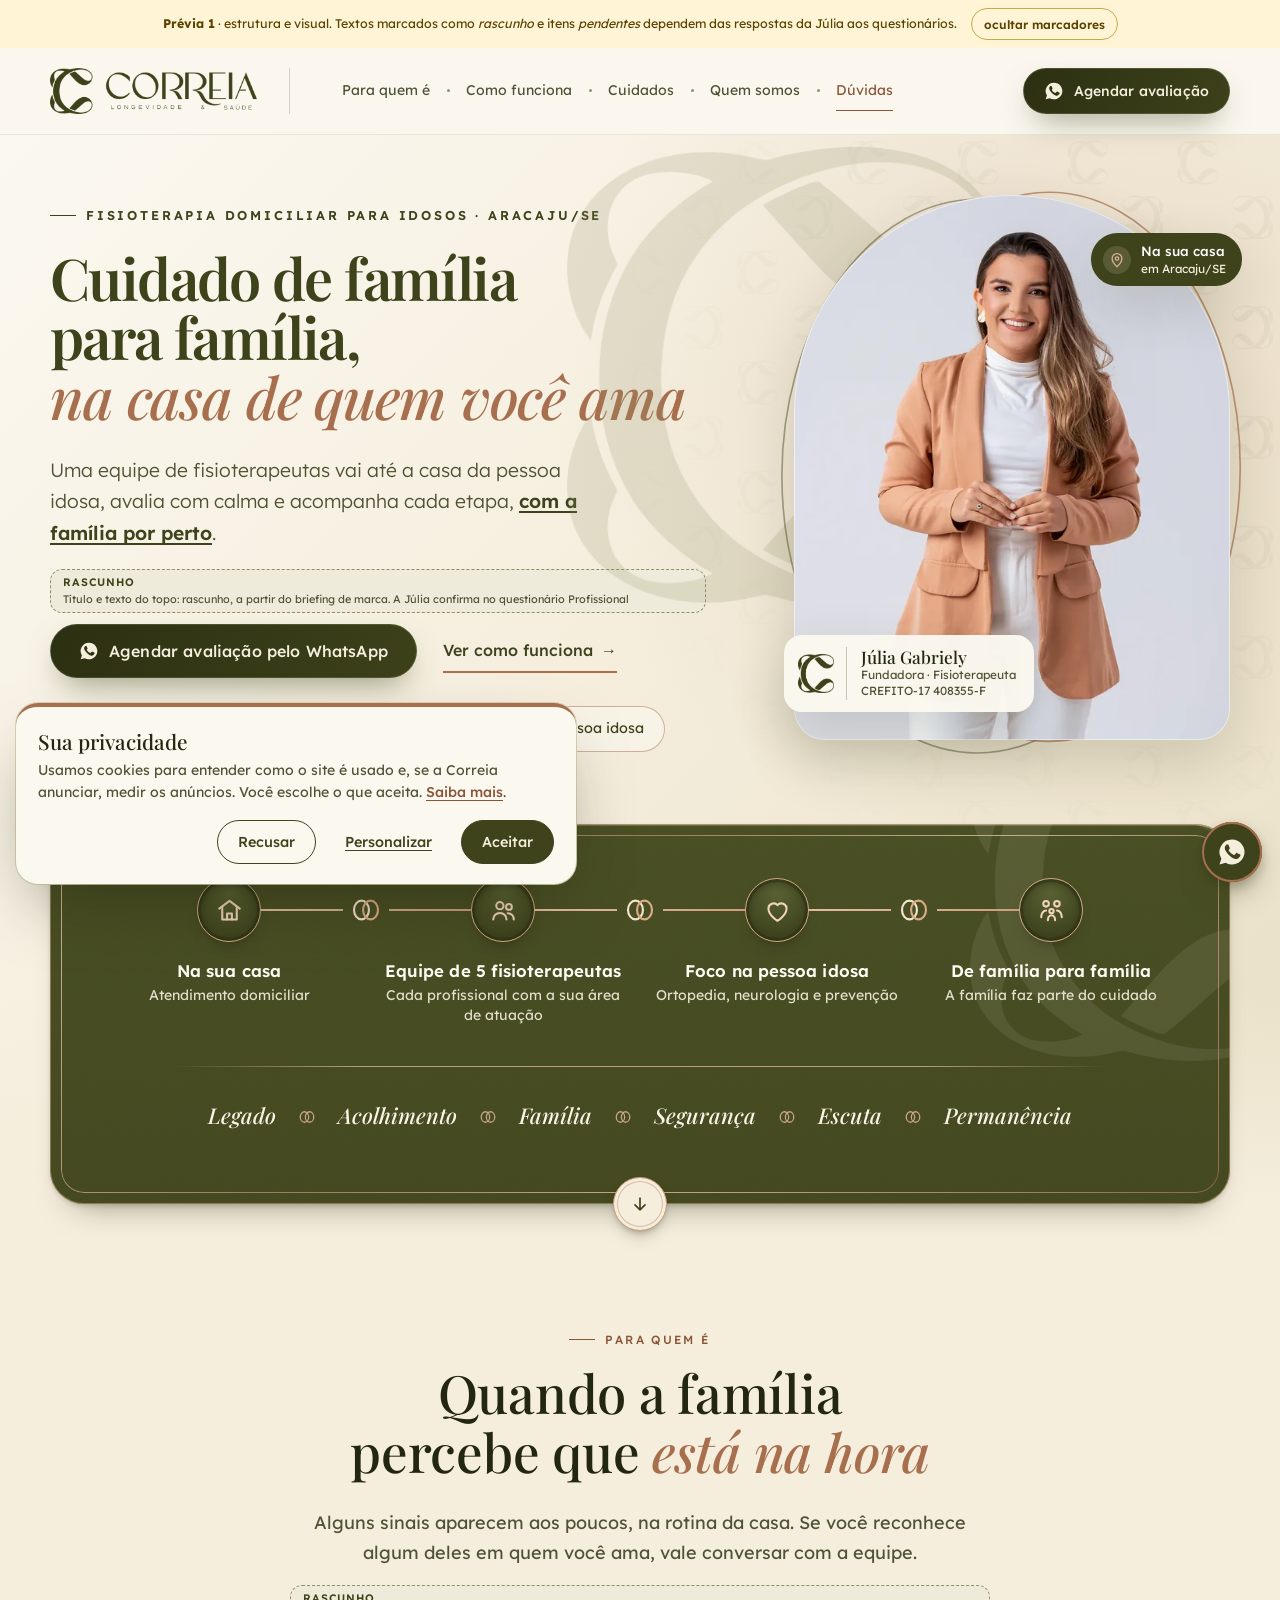
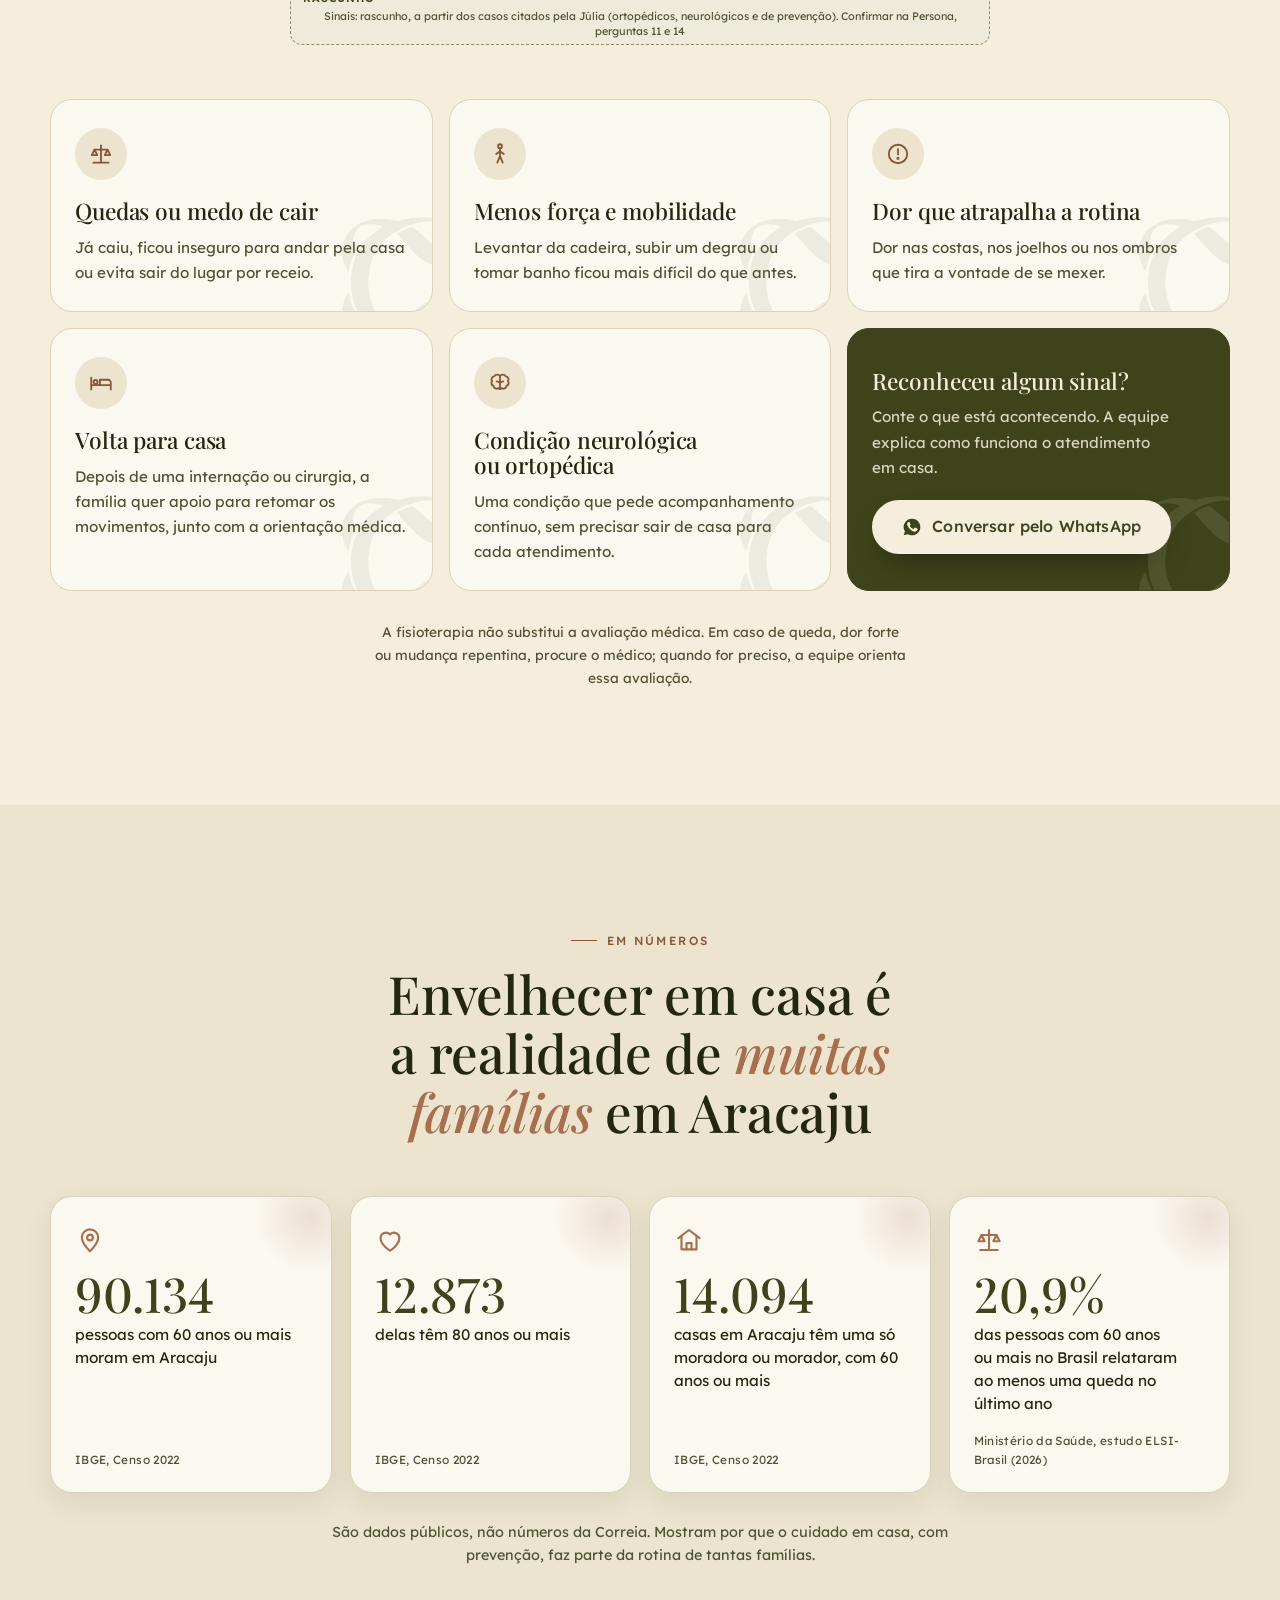
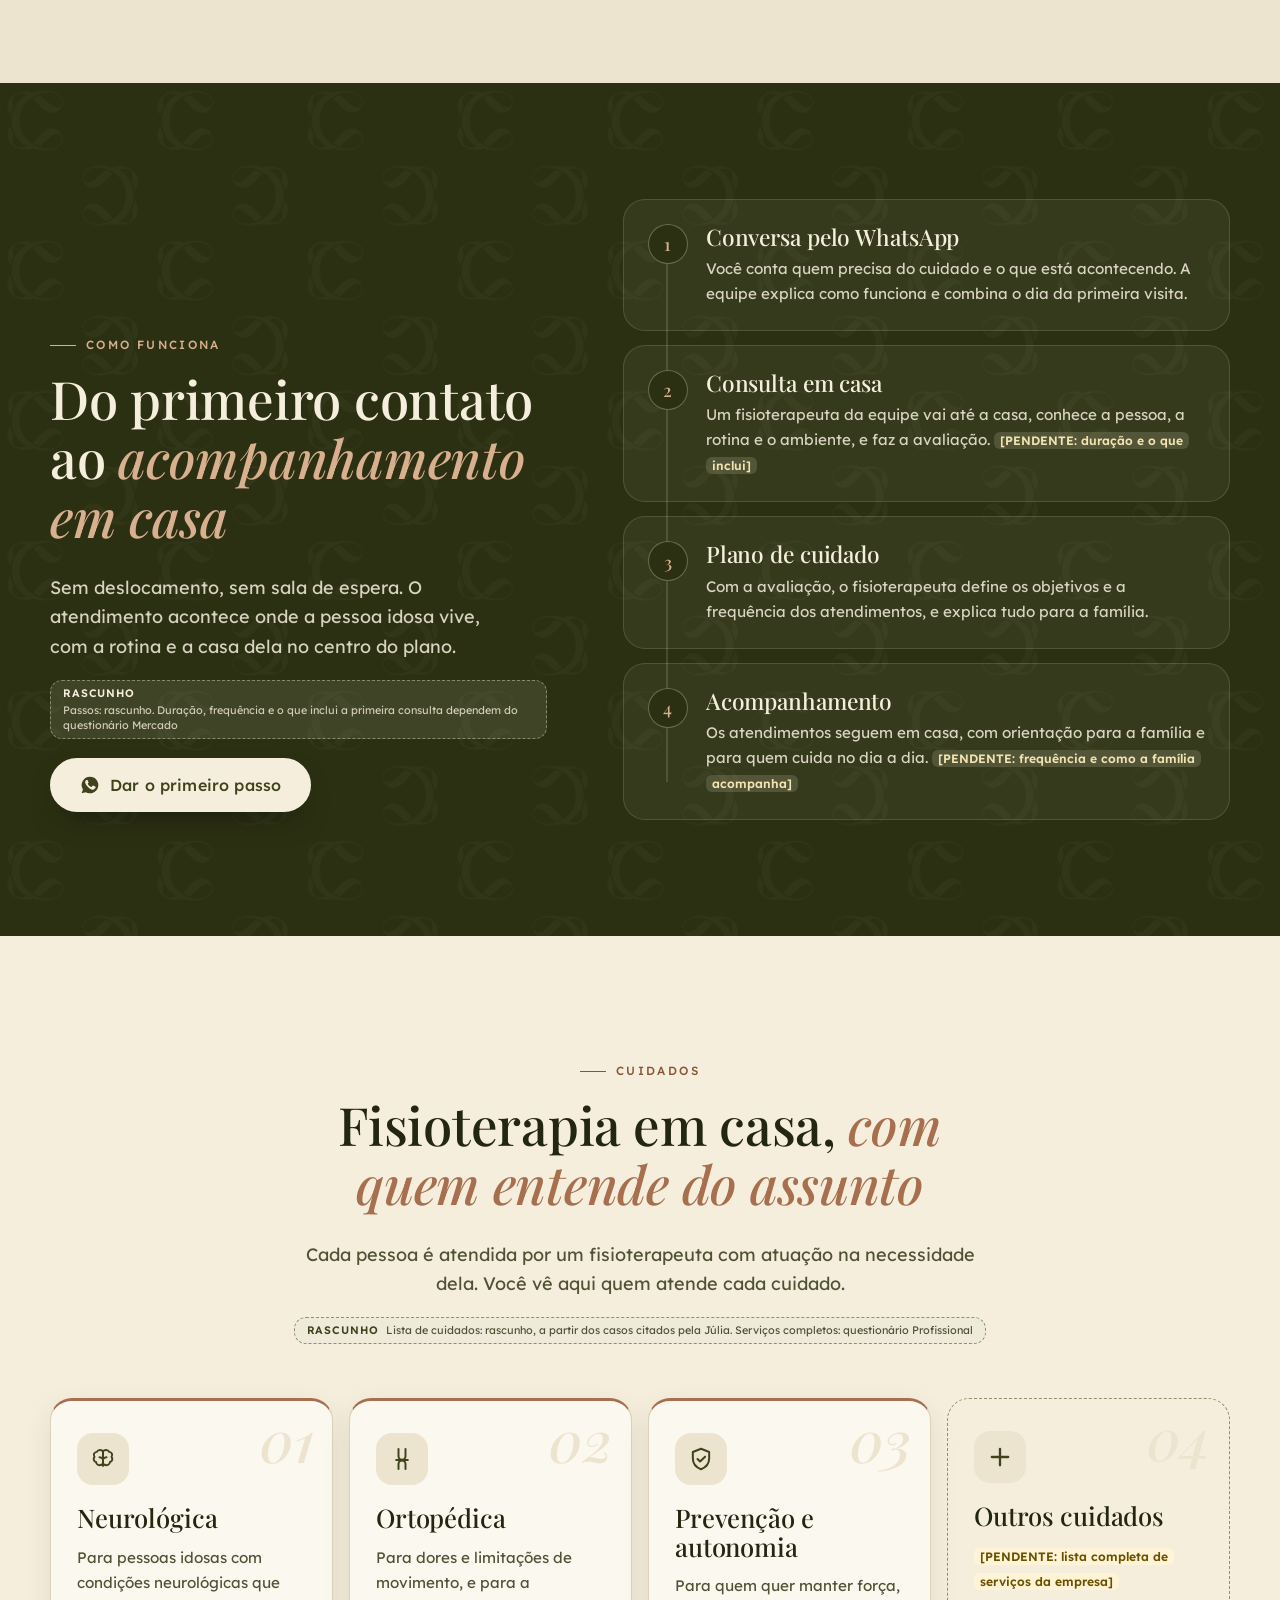
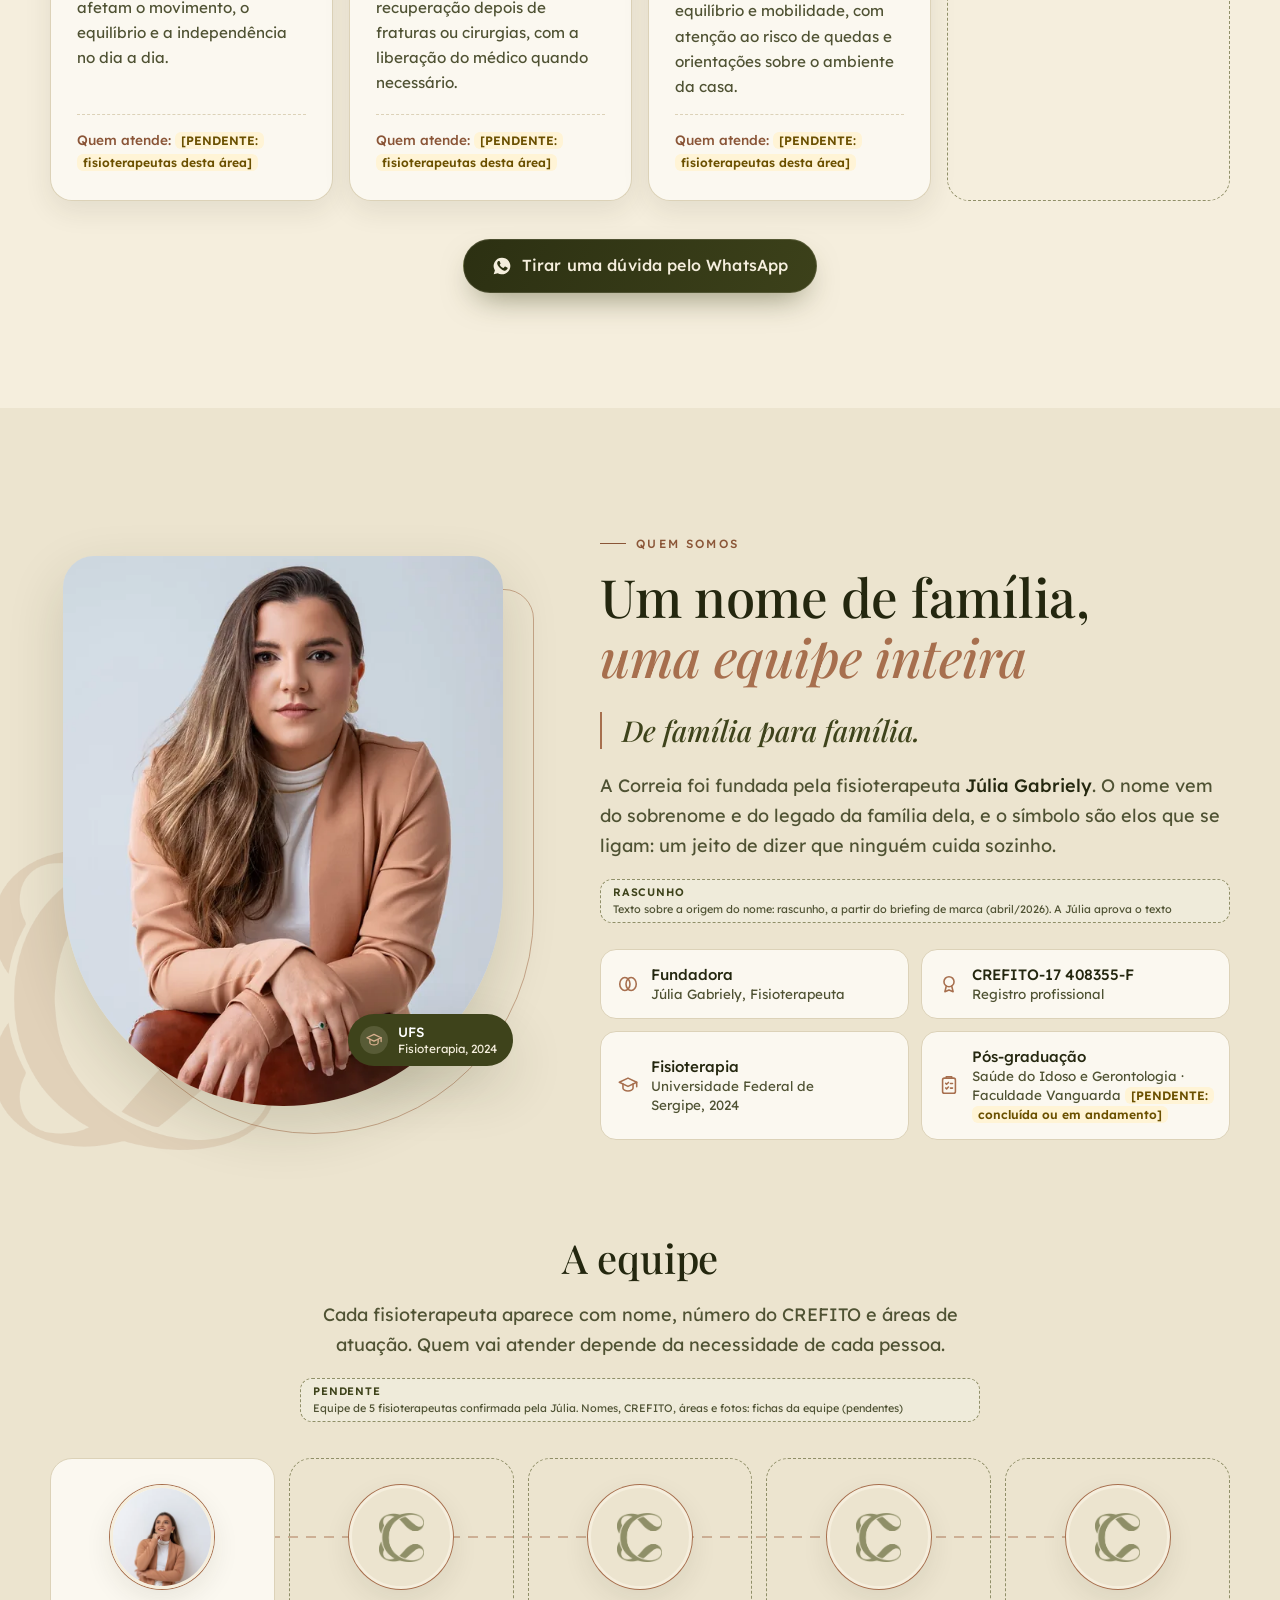
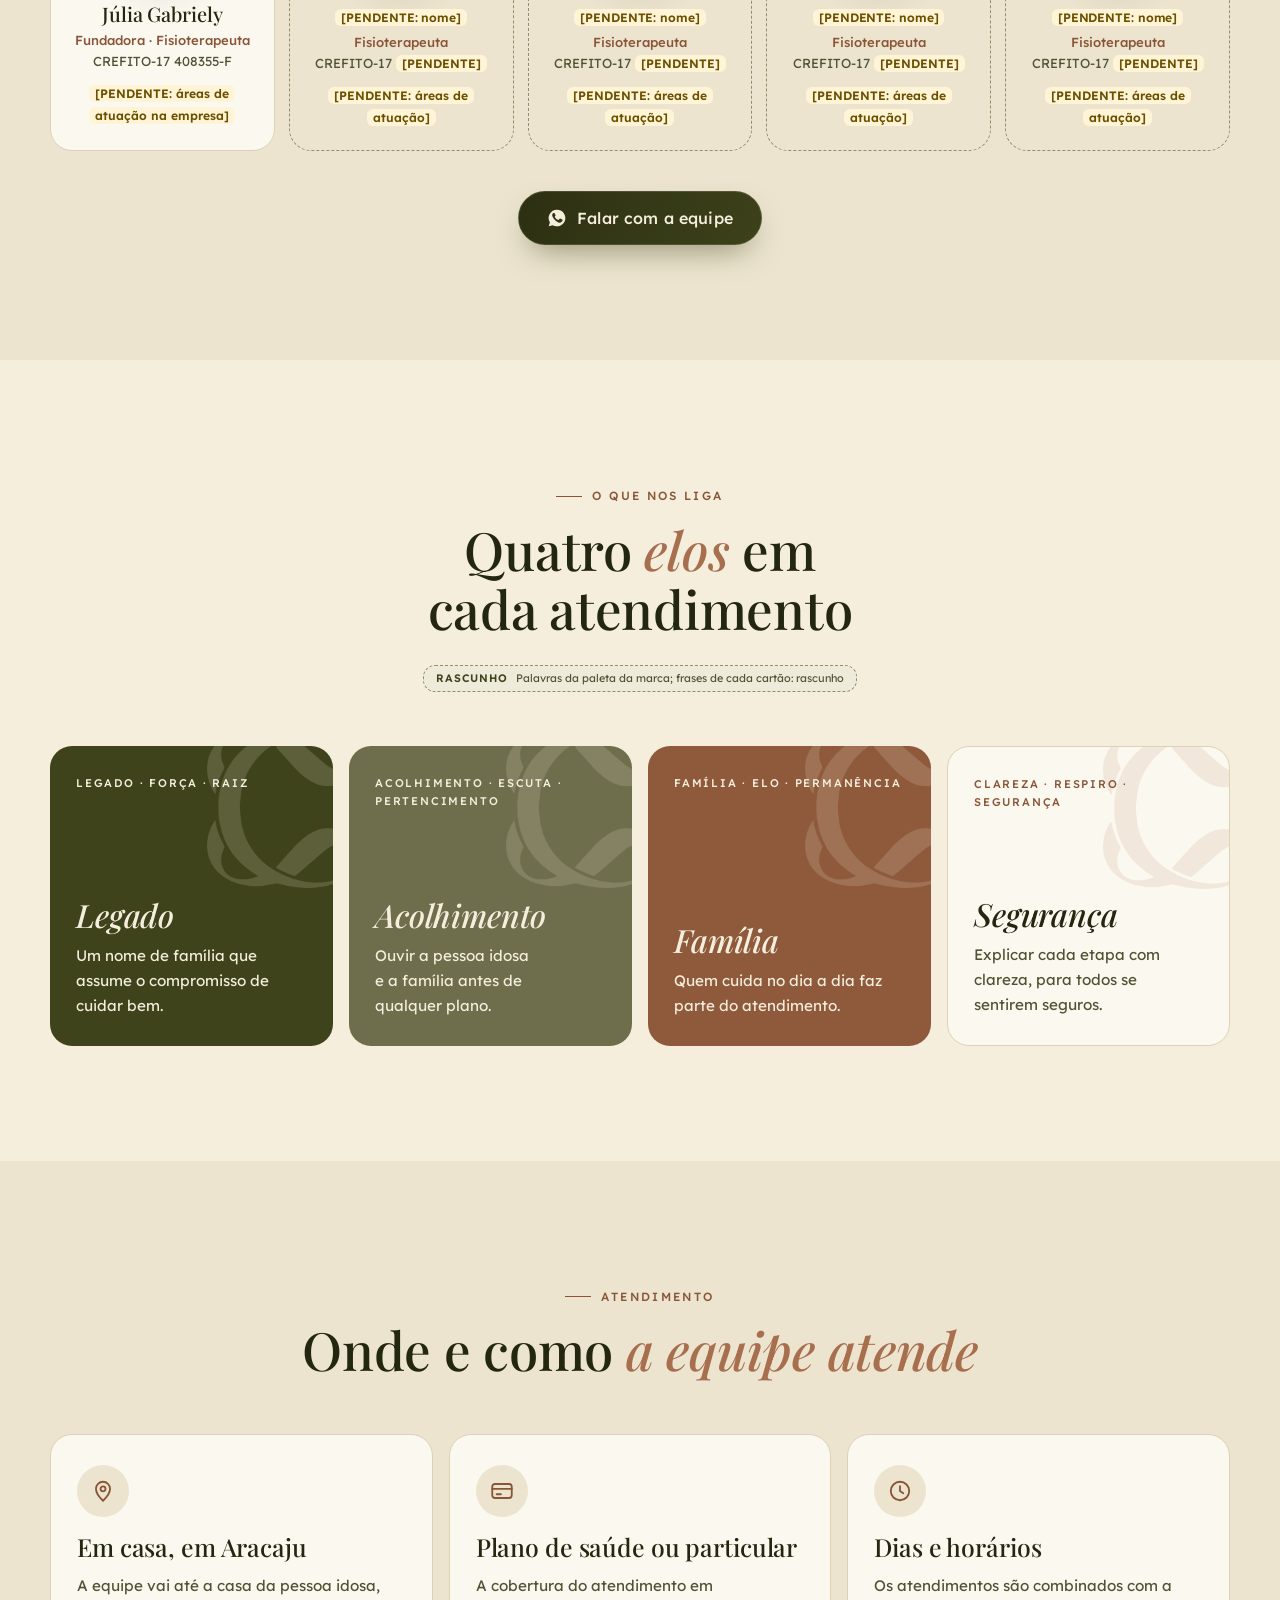
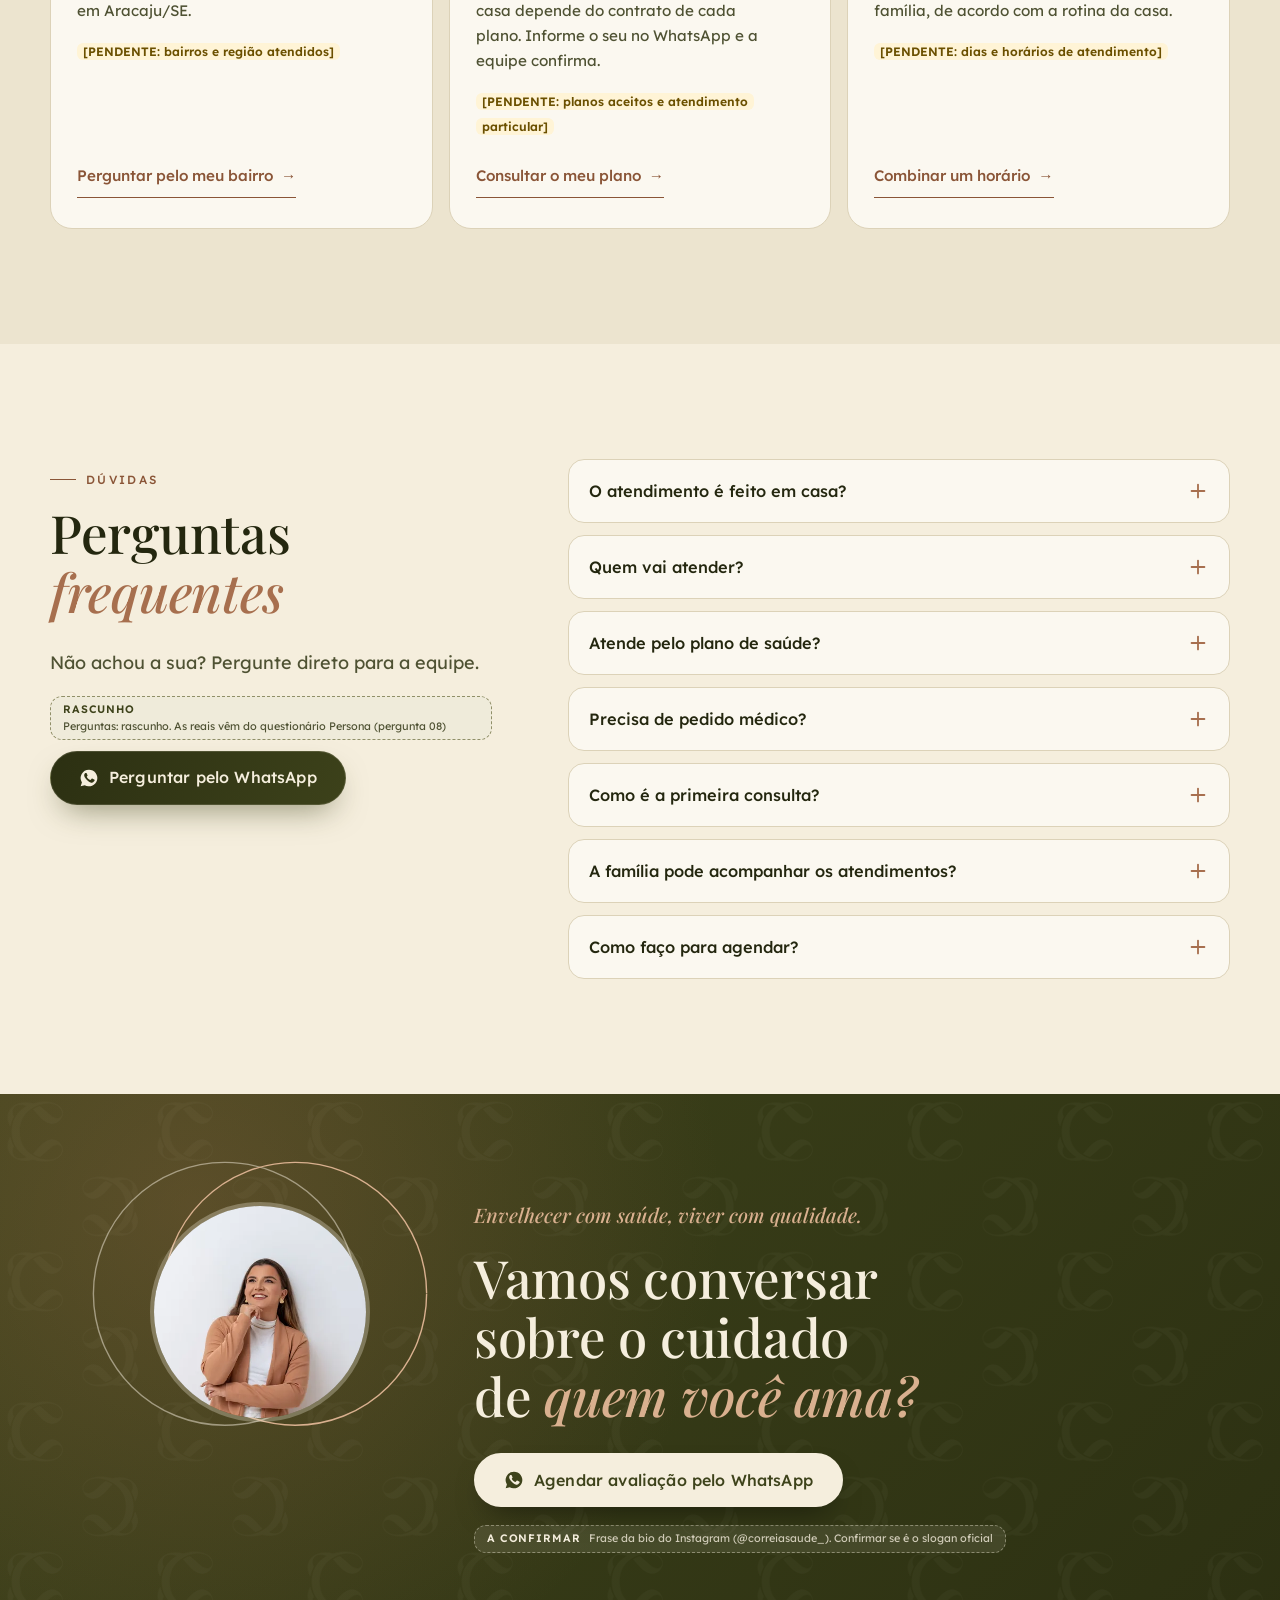
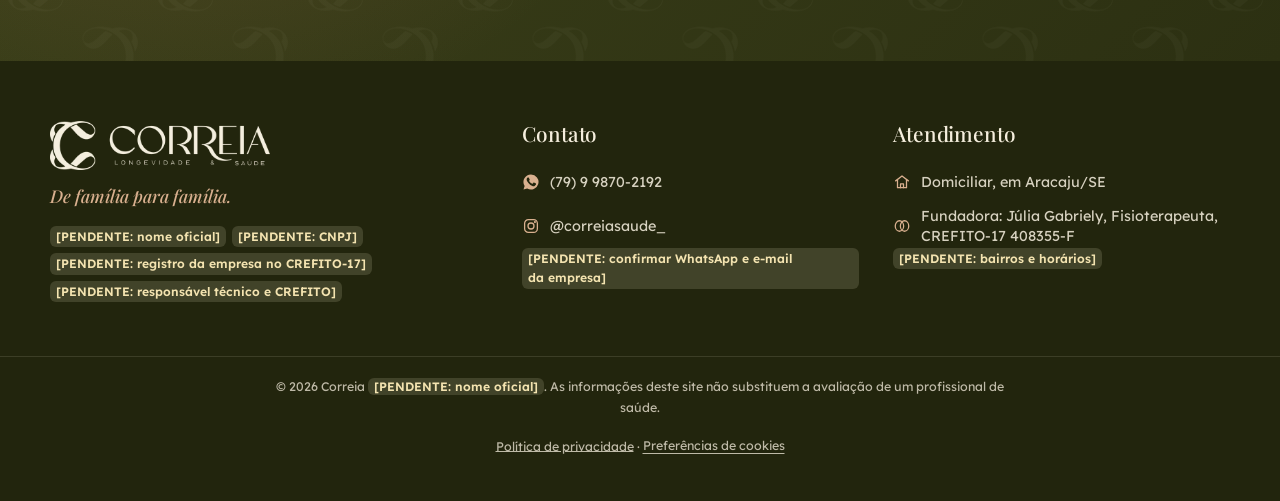
==== commit eb6a7c0a: "Aplica o degradê no fundo do topo, do creme-claro ao creme quente Co-Authored-By: Claude Sonnet 5.5 " ====
--- a/index.html
+++ b/index.html
@@ -64,7 +64,7 @@
     <!-- Fontes equivalentes, até chegarem os nomes e arquivos das fontes da marca (PENDENTE). -->
     <link href="https://fonts.googleapis.com/css2?family=Lexend:wght@300;400;500;600&family=Playfair+Display:ital,wght@0,500;0,600;1,500;1,600&display=swap" rel="stylesheet">
     <link rel="preload" as="image" href="assets/fundadora/julia-topo-960.webp" imagesrcset="assets/fundadora/julia-topo-560.webp 560w, assets/fundadora/julia-topo-960.webp 960w" imagesizes="(min-width: 1024px) 460px, 86vw">
-    <link rel="stylesheet" href="styles.css?v=20261127-4">
+    <link rel="stylesheet" href="styles.css?v=20261127-5">
 </head>
 <body>
 <!-- GTM (noscript): PENDENTE o ID do gestor de tráfego. Quando existir, troque por:
--- a/styles.css
+++ b/styles.css
@@ -129,7 +129,7 @@
 @media (hover: hover) { .link-seta:hover::after { transform: translateX(4px); } }
 
 /* ---------- Cabeçalho ---------- */
-.topo { position: sticky; top: 0; z-index: 900; background: rgba(245, 238, 221, .92); backdrop-filter: blur(14px); -webkit-backdrop-filter: blur(14px); border-bottom: 1px solid rgba(62, 67, 27, .1); transition: box-shadow .3s var(--ease); }
+.topo { position: sticky; top: 0; z-index: 900; background: rgba(251, 248, 240, .92); backdrop-filter: blur(14px); -webkit-backdrop-filter: blur(14px); border-bottom: 1px solid rgba(62, 67, 27, .1); transition: box-shadow .3s var(--ease); }
 .topo.rolou { box-shadow: var(--sombra-leve); }
 .topo-dentro { width: min(100% - 2 * var(--gutter), var(--largura)); margin-inline: auto; height: var(--header-h); display: flex; align-items: center; gap: 20px; }
 .marca { display: flex; align-items: center; text-decoration: none; margin-right: auto; min-width: 0; min-height: 44px; }
@@ -169,7 +169,9 @@
 .hero.pronto .realce, html:not(.js) .realce { background-size: 100% 100%; }
 
 /* ---------- Topo ---------- */
-.hero { position: relative; overflow-x: clip; padding-top: clamp(30px, 5vw, 60px); background: linear-gradient(transparent 72%, var(--creme)), radial-gradient(circle at 88% 12%, rgba(167, 111, 78, .16), transparent 42%), radial-gradient(circle at 0% 70%, rgba(144, 143, 104, .2), transparent 42%), var(--creme); }
+/* Fundo do topo (aprovado em 27/11/2026): degradê diagonal do creme-claro, à esquerda, a um creme mais quente, à direita,
+   com um brilho terracota suave atrás da foto. Só tons da paleta. A faixa de baixo volta ao creme da próxima seção. */
+.hero { position: relative; overflow-x: clip; padding-top: clamp(30px, 5vw, 60px); background: linear-gradient(transparent 80%, var(--creme)), radial-gradient(circle at 80% 24%, rgba(167, 111, 78, .15), transparent 36%), linear-gradient(135deg, #FBF8F0 0%, #F5EEDD 48%, #E9DFC6 100%); }
 .hero-ladrilho { position: absolute; inset: 0 0 30% 40%; background: url("assets/marca/ladrilho-oliva.webp") 0 0 / 110px 110px repeat; opacity: .06; -webkit-mask-image: radial-gradient(circle at 80% 30%, #000, transparent 70%); mask-image: radial-gradient(circle at 80% 30%, #000, transparent 70%); pointer-events: none; }
 .hero-grade { position: relative; display: grid; gap: 48px; align-items: center; }
 /* Reajuste do topo (27/11/2026, a partir da proposta do ChatGPT, só com as cores da paleta):
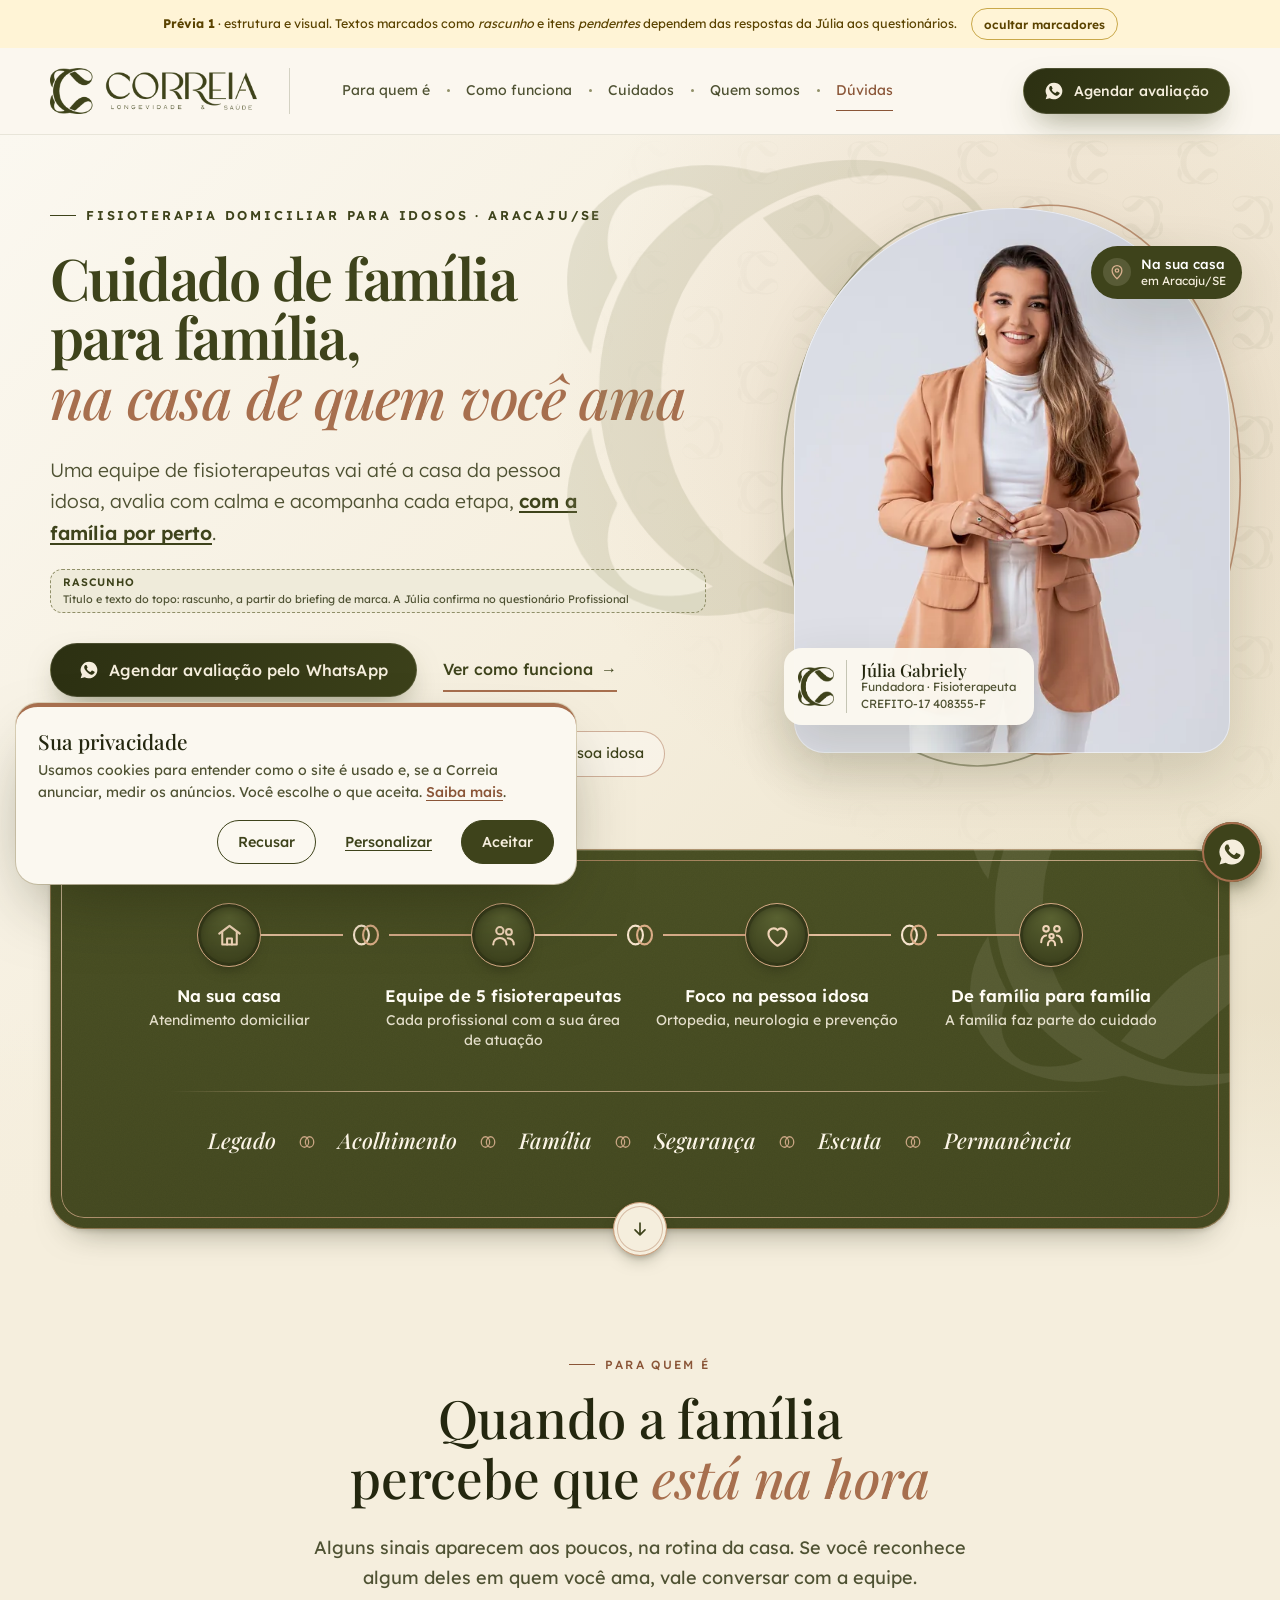
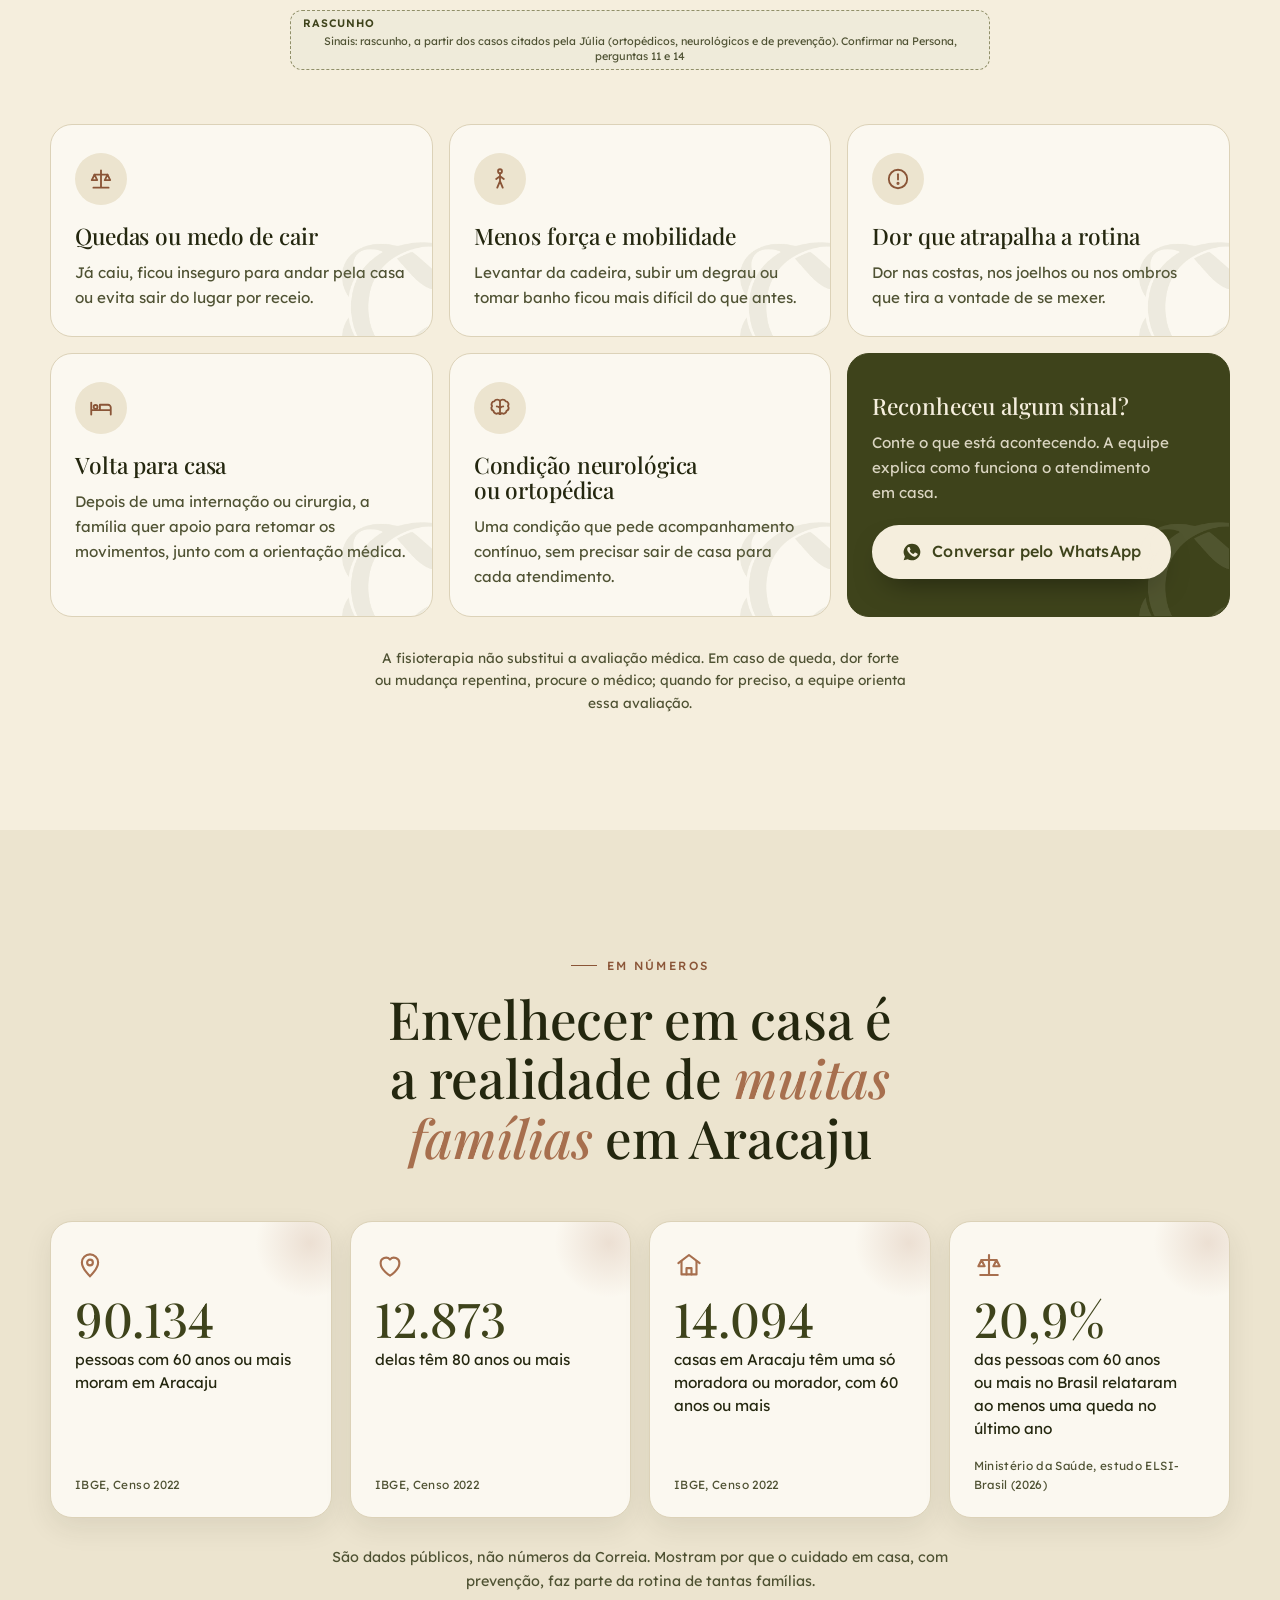
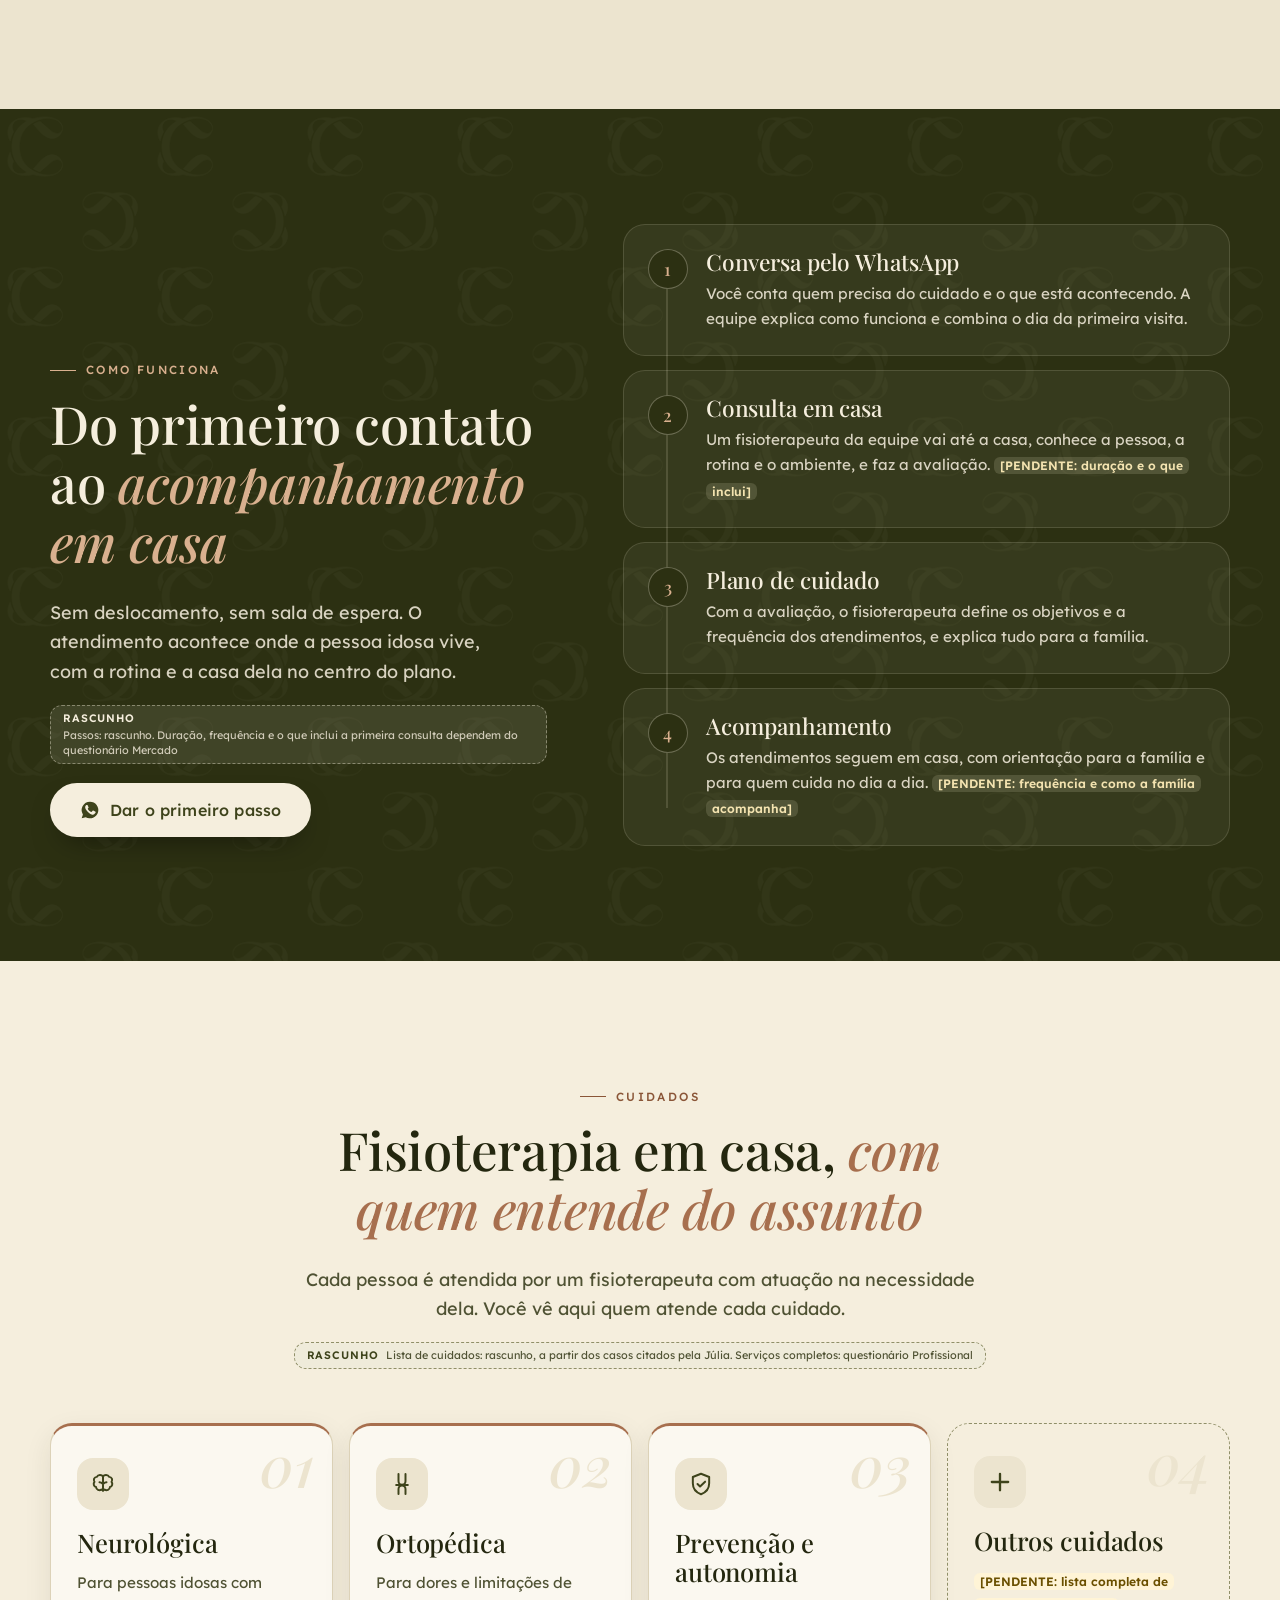
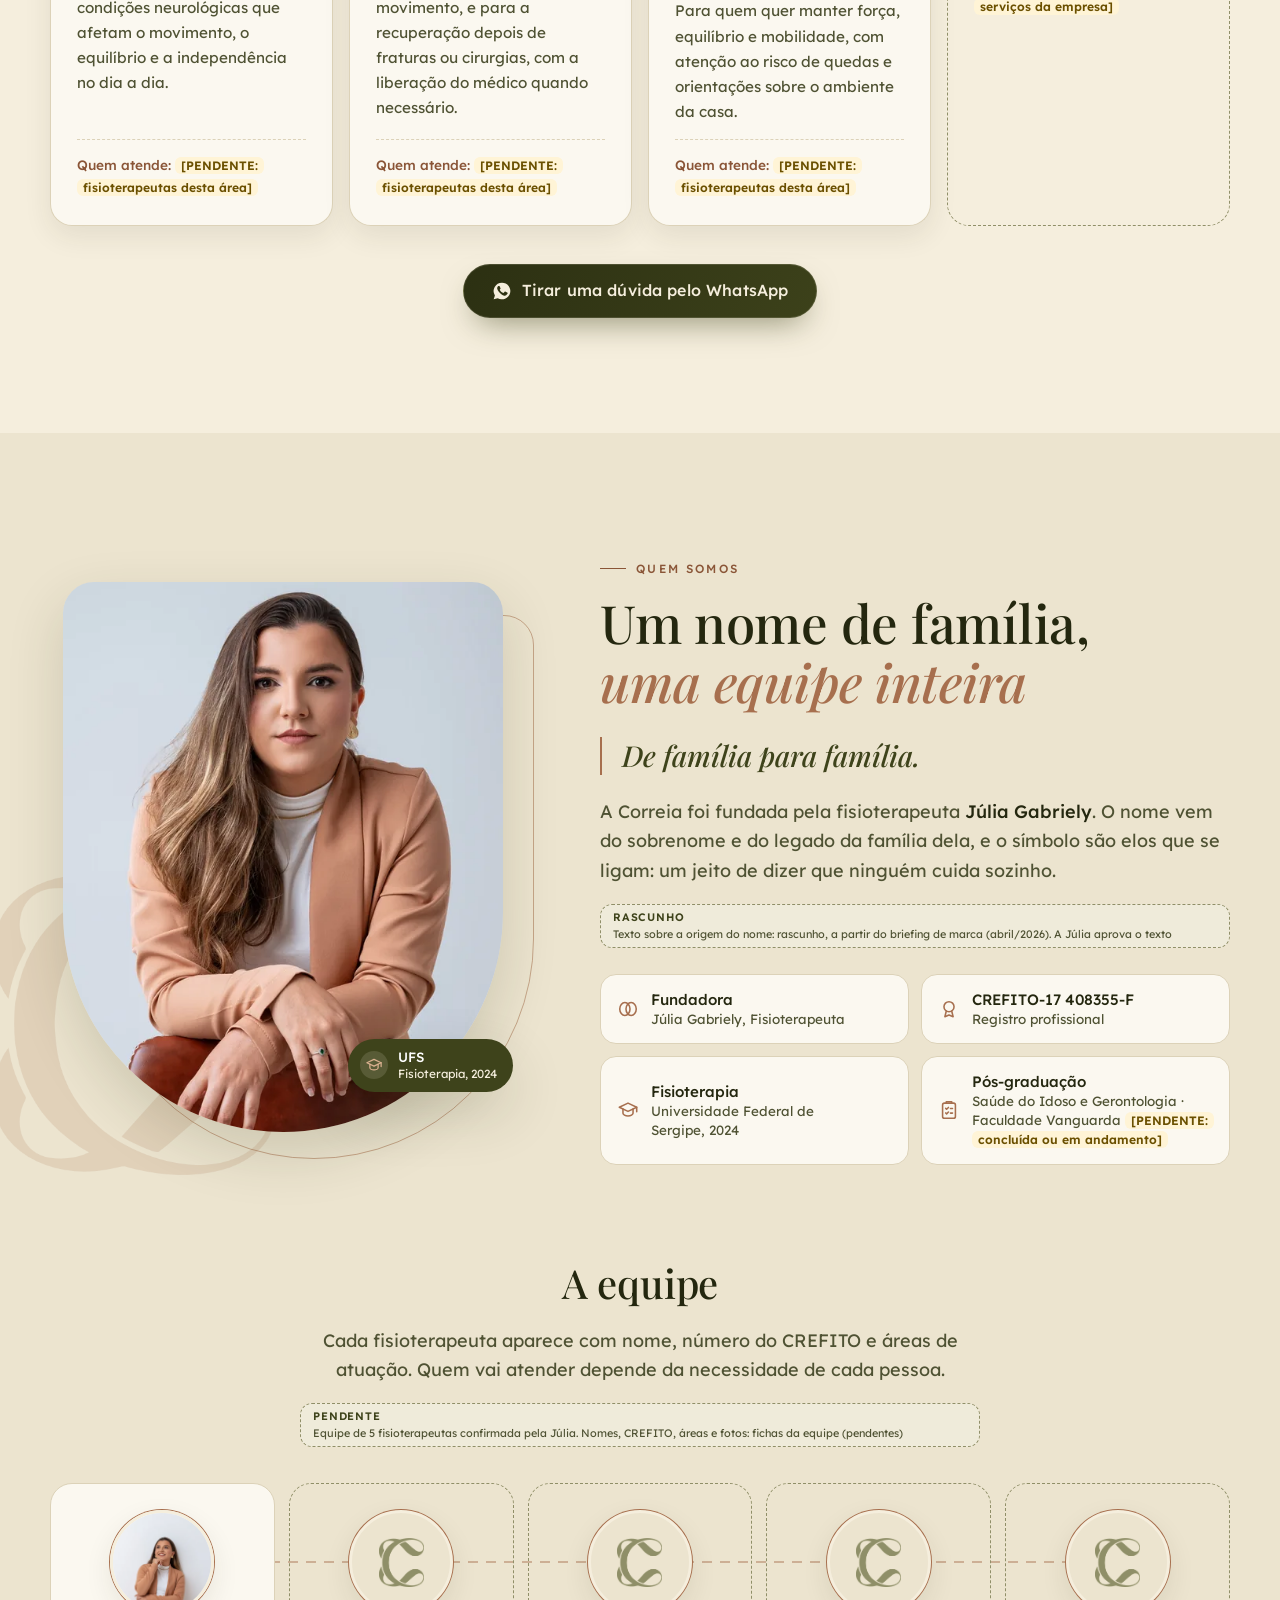
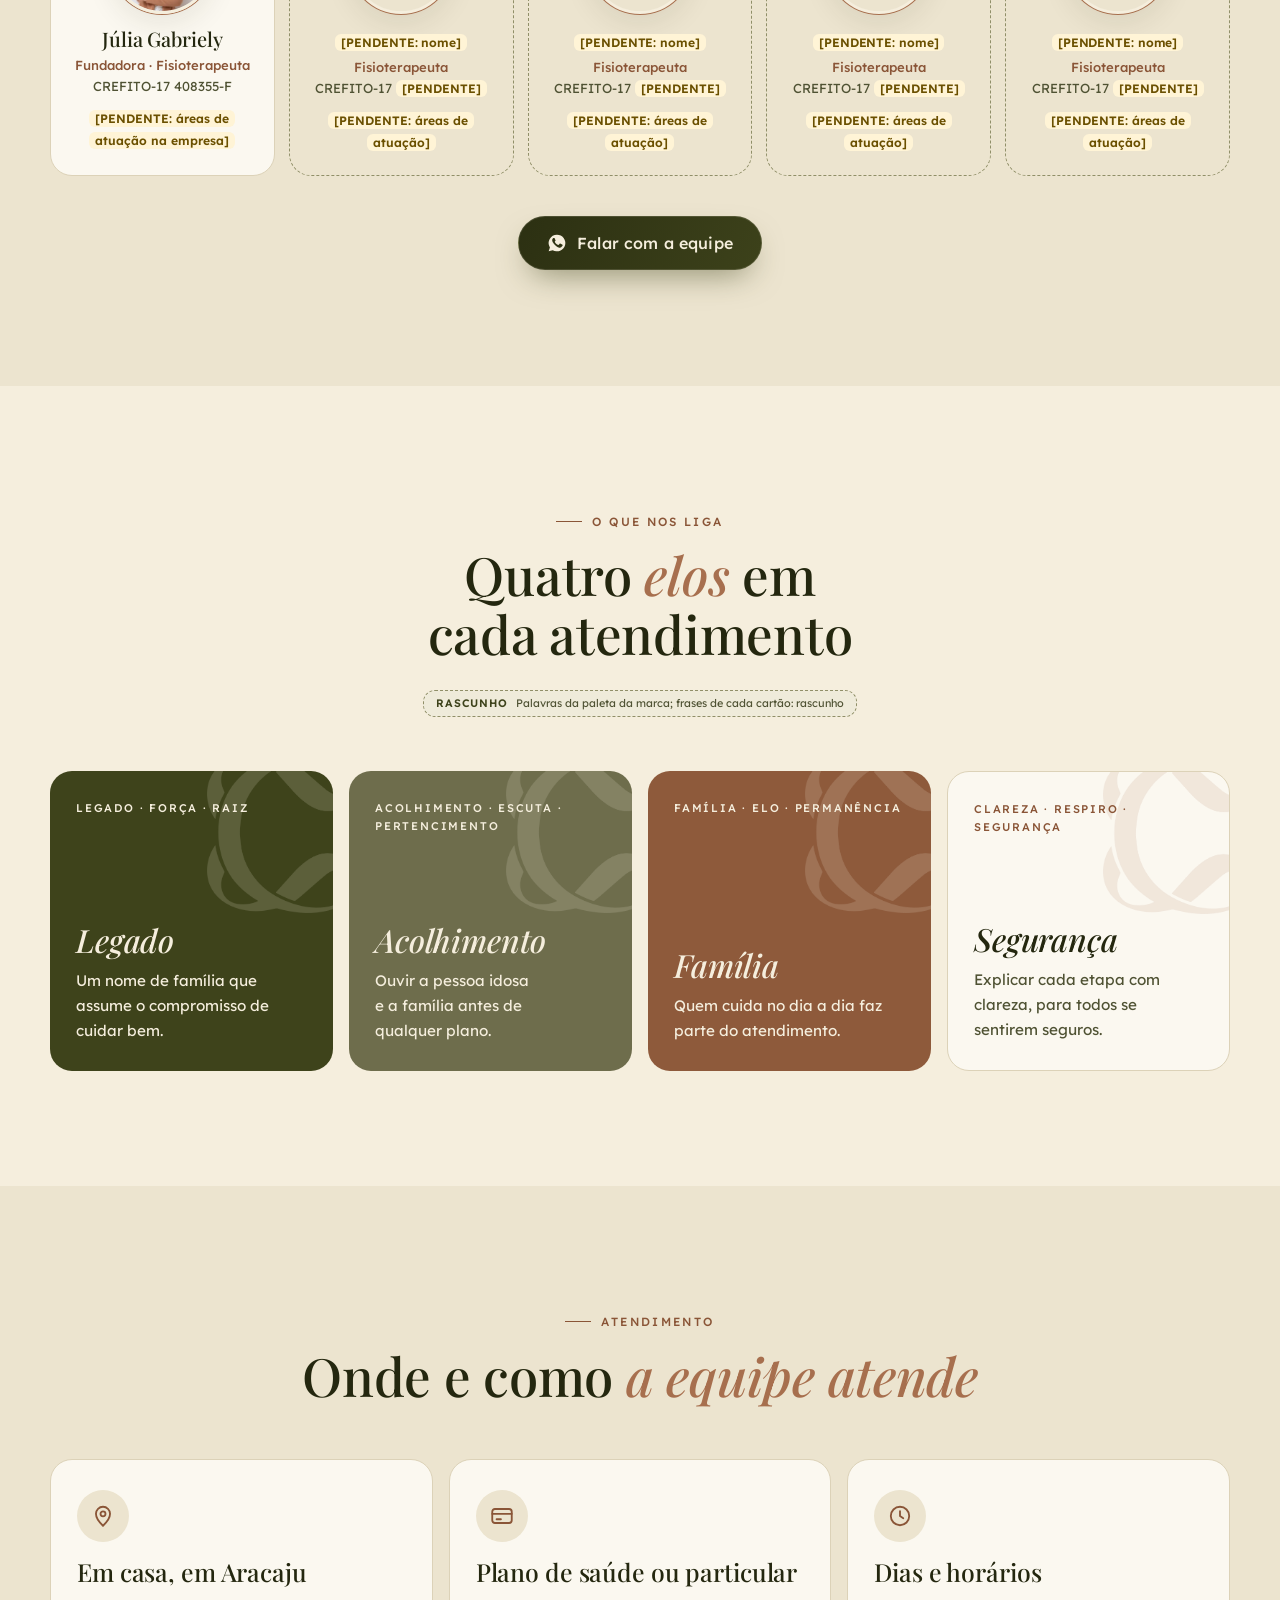
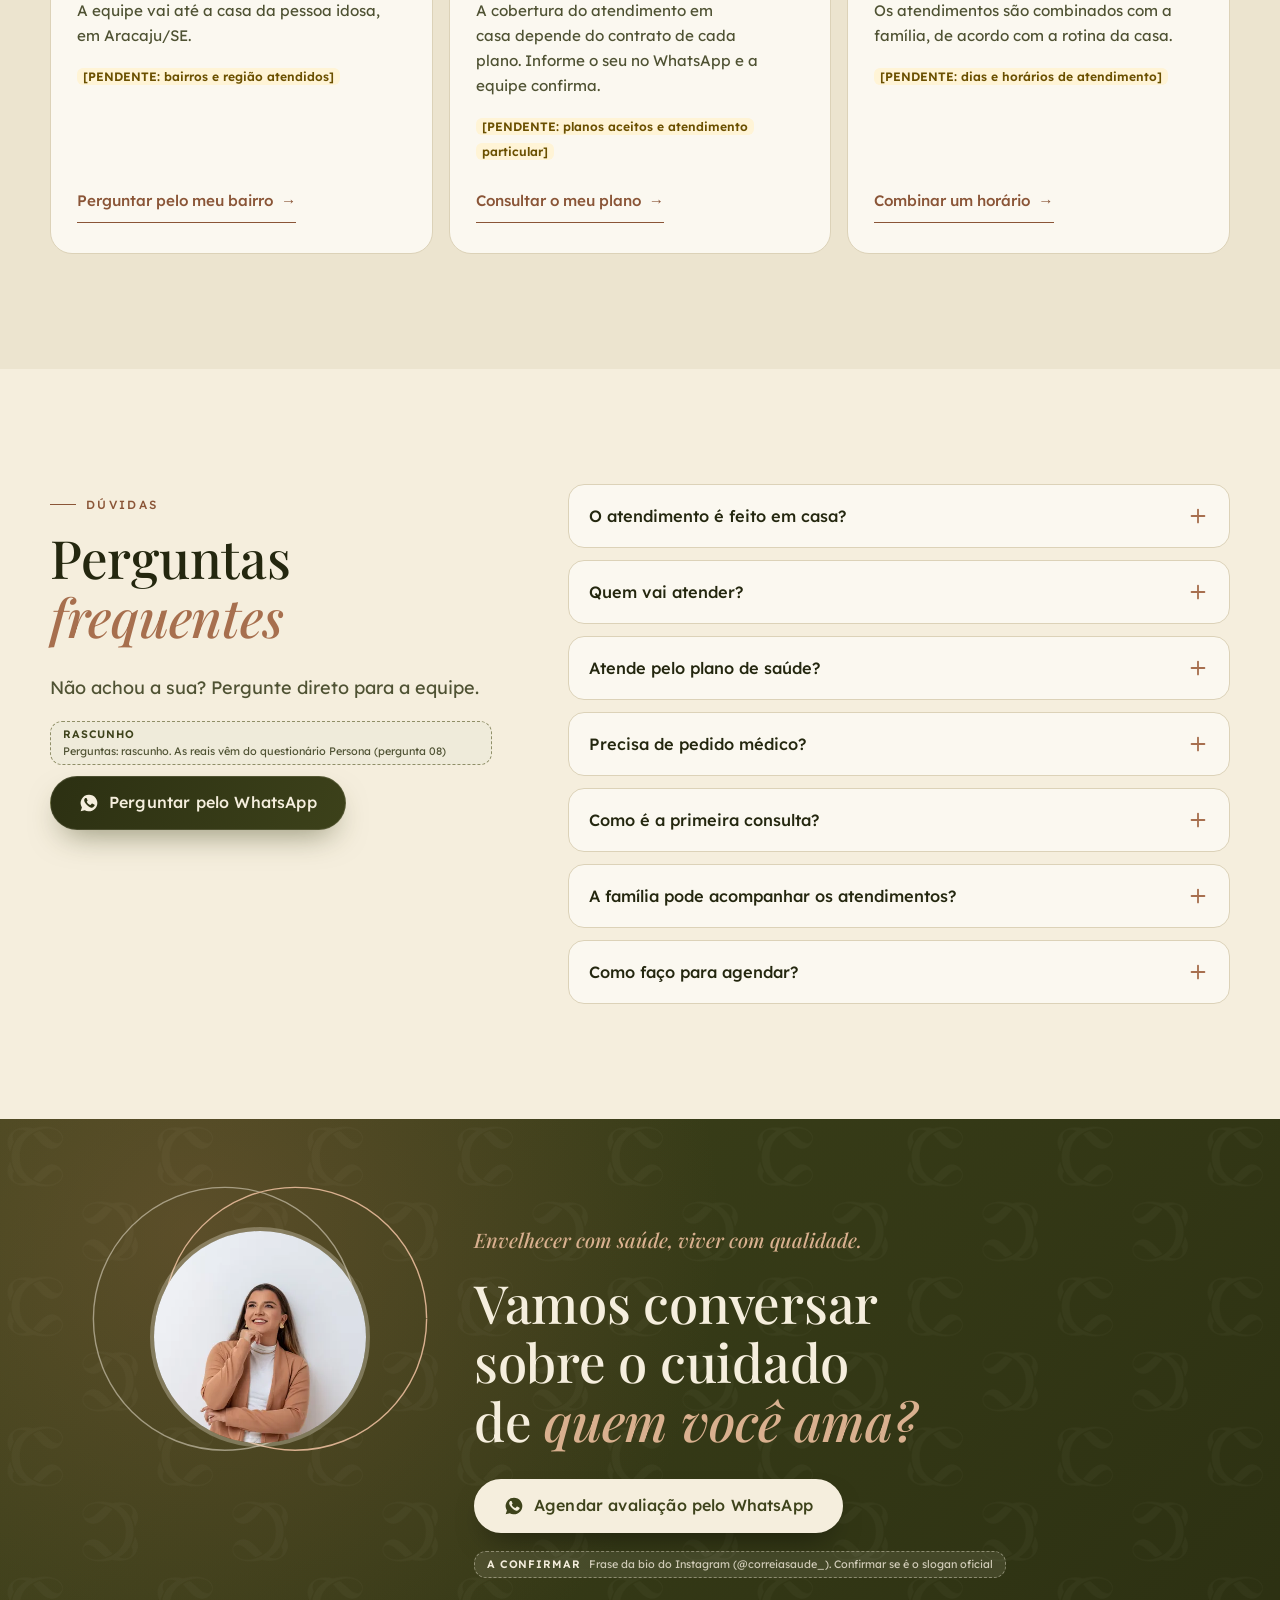
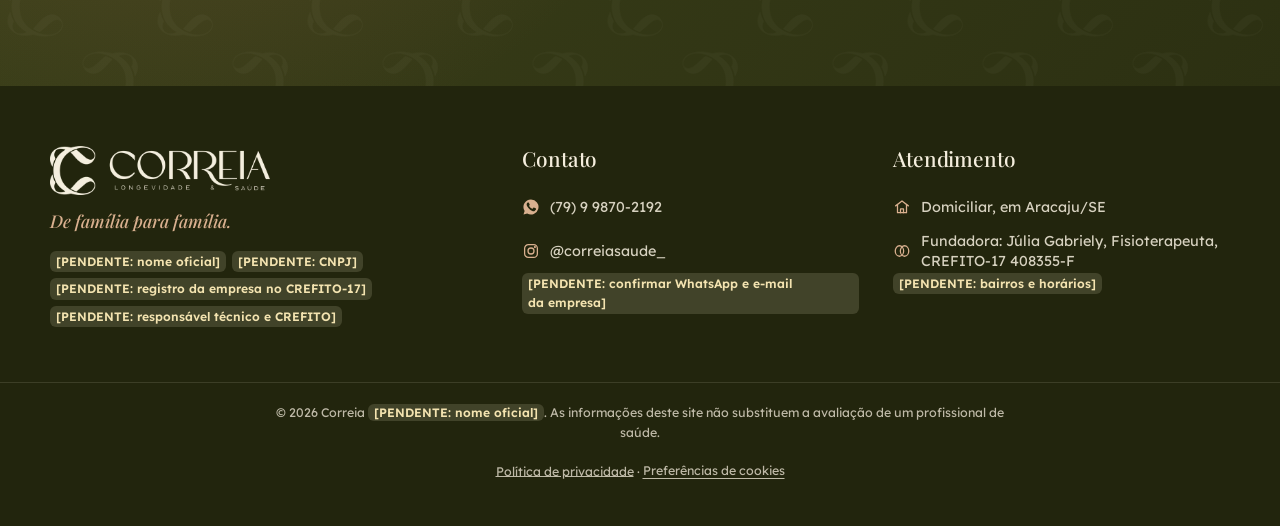
==== commit c55cdf6f: "Afasta os botões e os selos do parágrafo do topo Co-Authored-By: Claude Sonnet 5.5 <noreply@anthropi" ====
--- a/index.html
+++ b/index.html
@@ -64,7 +64,7 @@
     <!-- Fontes equivalentes, até chegarem os nomes e arquivos das fontes da marca (PENDENTE). -->
     <link href="https://fonts.googleapis.com/css2?family=Lexend:wght@300;400;500;600&family=Playfair+Display:ital,wght@0,500;0,600;1,500;1,600&display=swap" rel="stylesheet">
     <link rel="preload" as="image" href="assets/fundadora/julia-topo-960.webp" imagesrcset="assets/fundadora/julia-topo-560.webp 560w, assets/fundadora/julia-topo-960.webp 960w" imagesizes="(min-width: 1024px) 460px, 86vw">
-    <link rel="stylesheet" href="styles.css?v=20261127-5">
+    <link rel="stylesheet" href="styles.css?v=20261127-6">
 </head>
 <body>
 <!-- GTM (noscript): PENDENTE o ID do gestor de tráfego. Quando existir, troque por:
--- a/styles.css
+++ b/styles.css
@@ -201,8 +201,8 @@
 .hero.pronto .hero-texto > *:not(h1), html:not(.js) .hero-texto > * { opacity: 1; transform: none; }
 .lead { font-size: clamp(1.05rem, 1.5vw, 1.2rem); font-weight: 300; color: var(--texto-2); max-width: 560px; }
 .lead strong { color: var(--texto); font-weight: 500; }
-.acoes { display: flex; flex-wrap: wrap; align-items: center; gap: 14px 26px; margin-top: 8px; }
-.chips { list-style: none; margin: 28px 0 0; padding: 0; display: flex; flex-wrap: wrap; gap: 10px; }
+.acoes { display: flex; flex-wrap: wrap; align-items: center; gap: 14px 26px; margin-top: 30px; }
+.chips { list-style: none; margin: 34px 0 0; padding: 0; display: flex; flex-wrap: wrap; gap: 10px; }
 .chips li { display: inline-flex; align-items: center; gap: 10px; padding: 10px 20px 10px 14px; border-radius: 99px; background: rgba(251, 248, 240, .55); border: 1px solid rgba(167, 111, 78, .5); font-size: .9rem; color: var(--oliva); }
 .chips svg { width: 22px; height: 22px; color: var(--oliva); }
 /* Até o computador, os destaques repetiriam a faixa verde logo abaixo da foto: ficam só no layout largo */
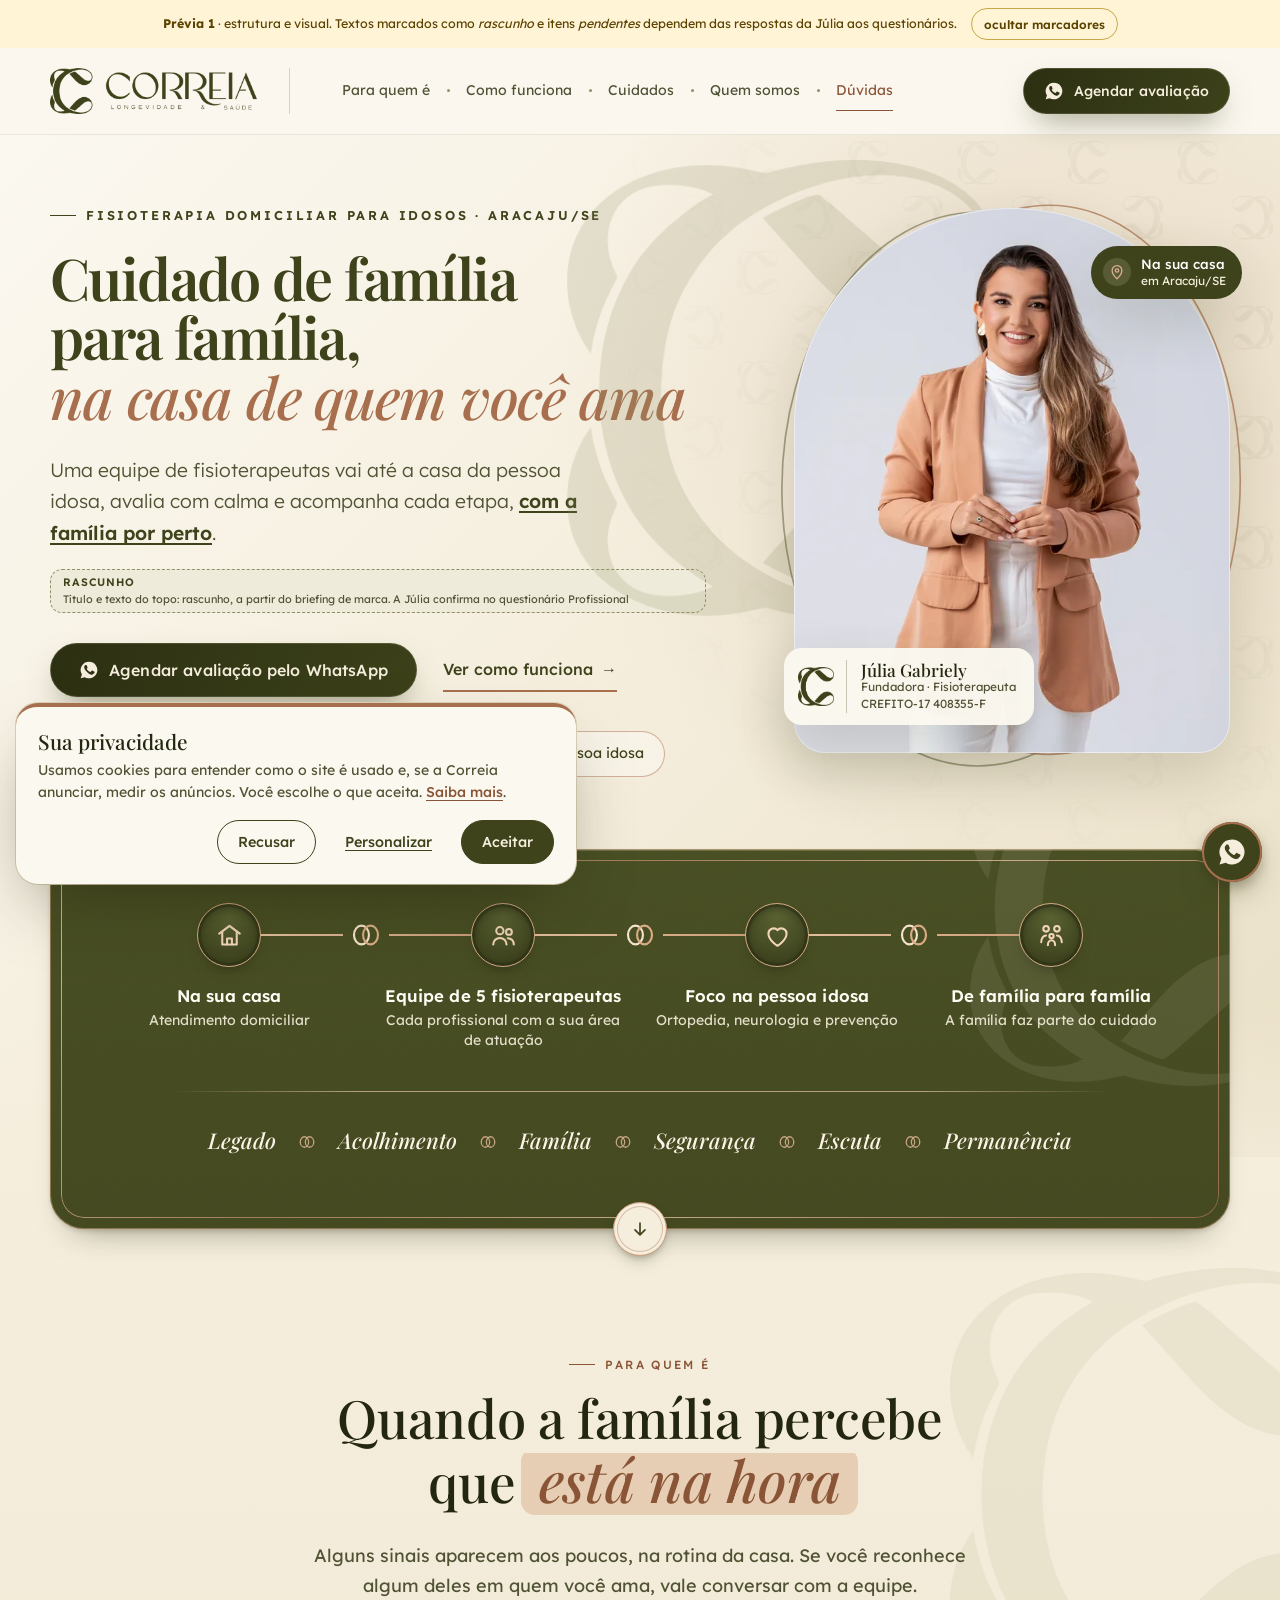
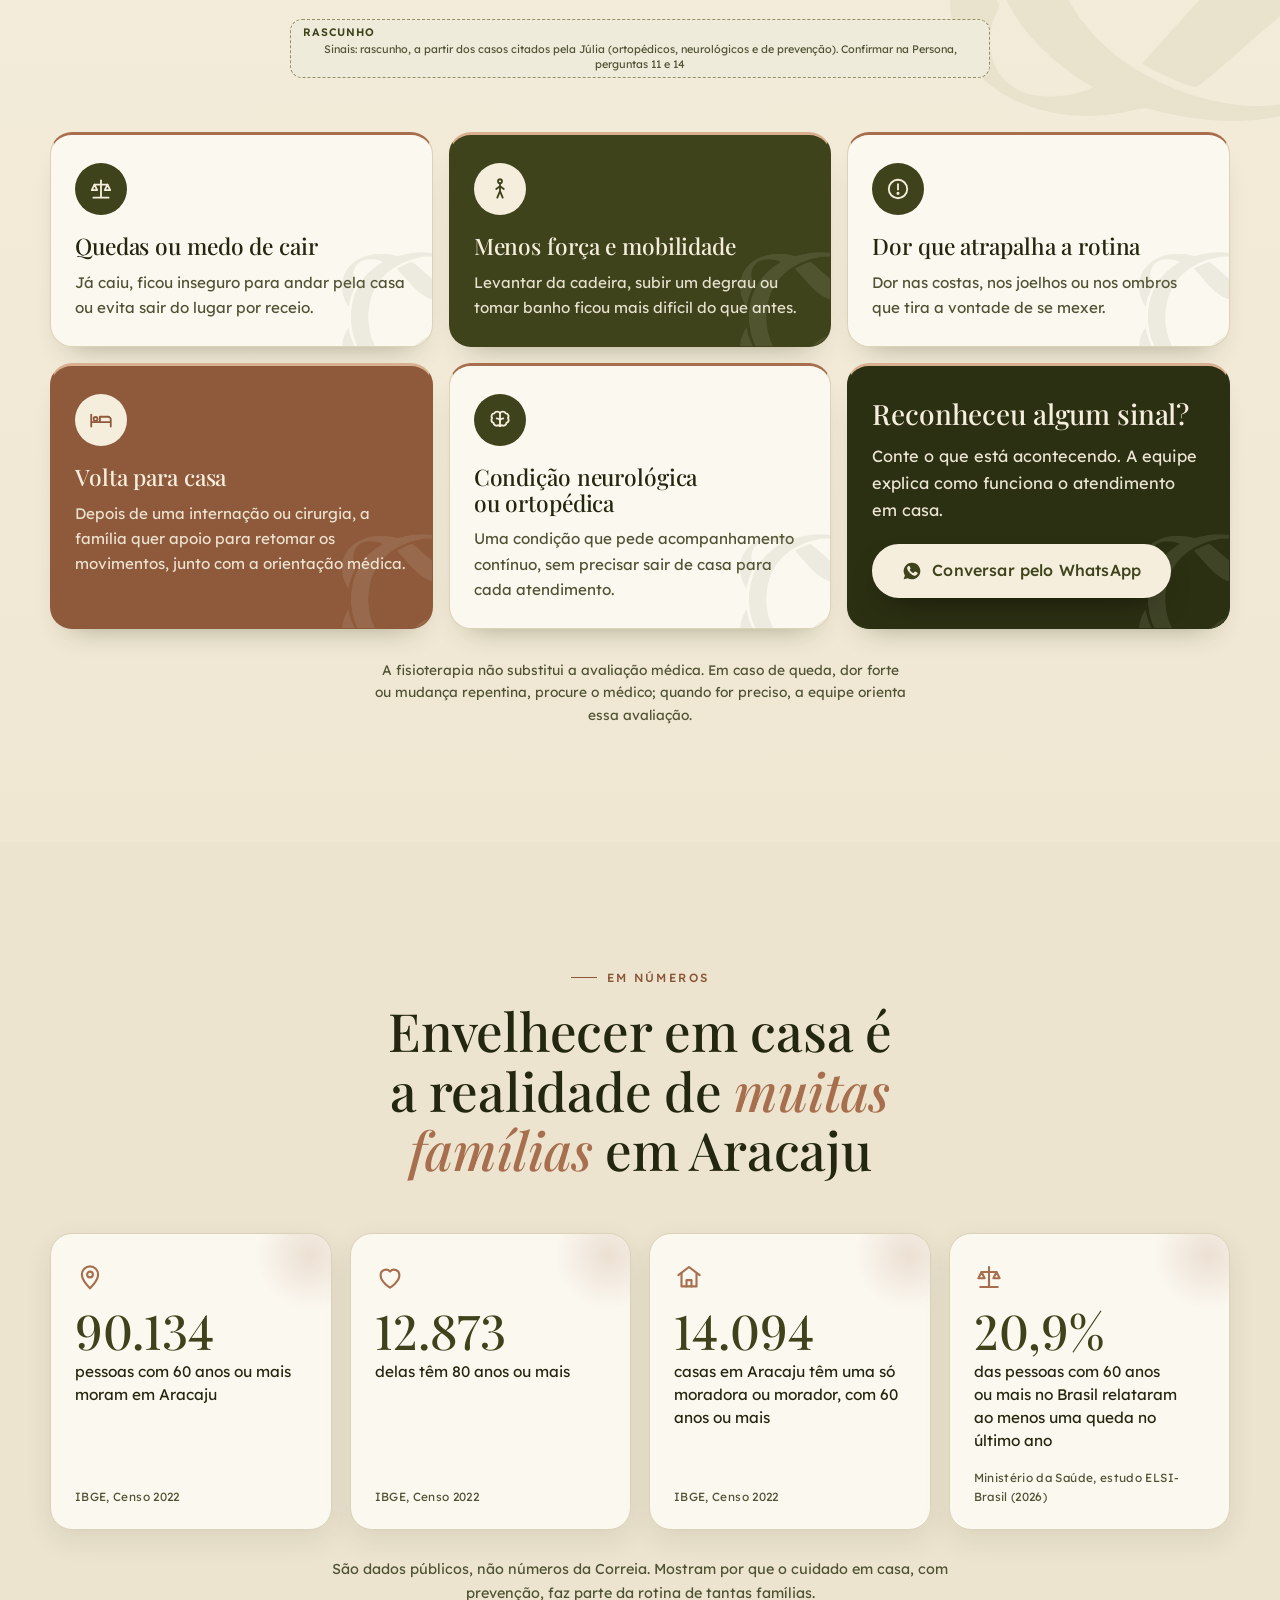
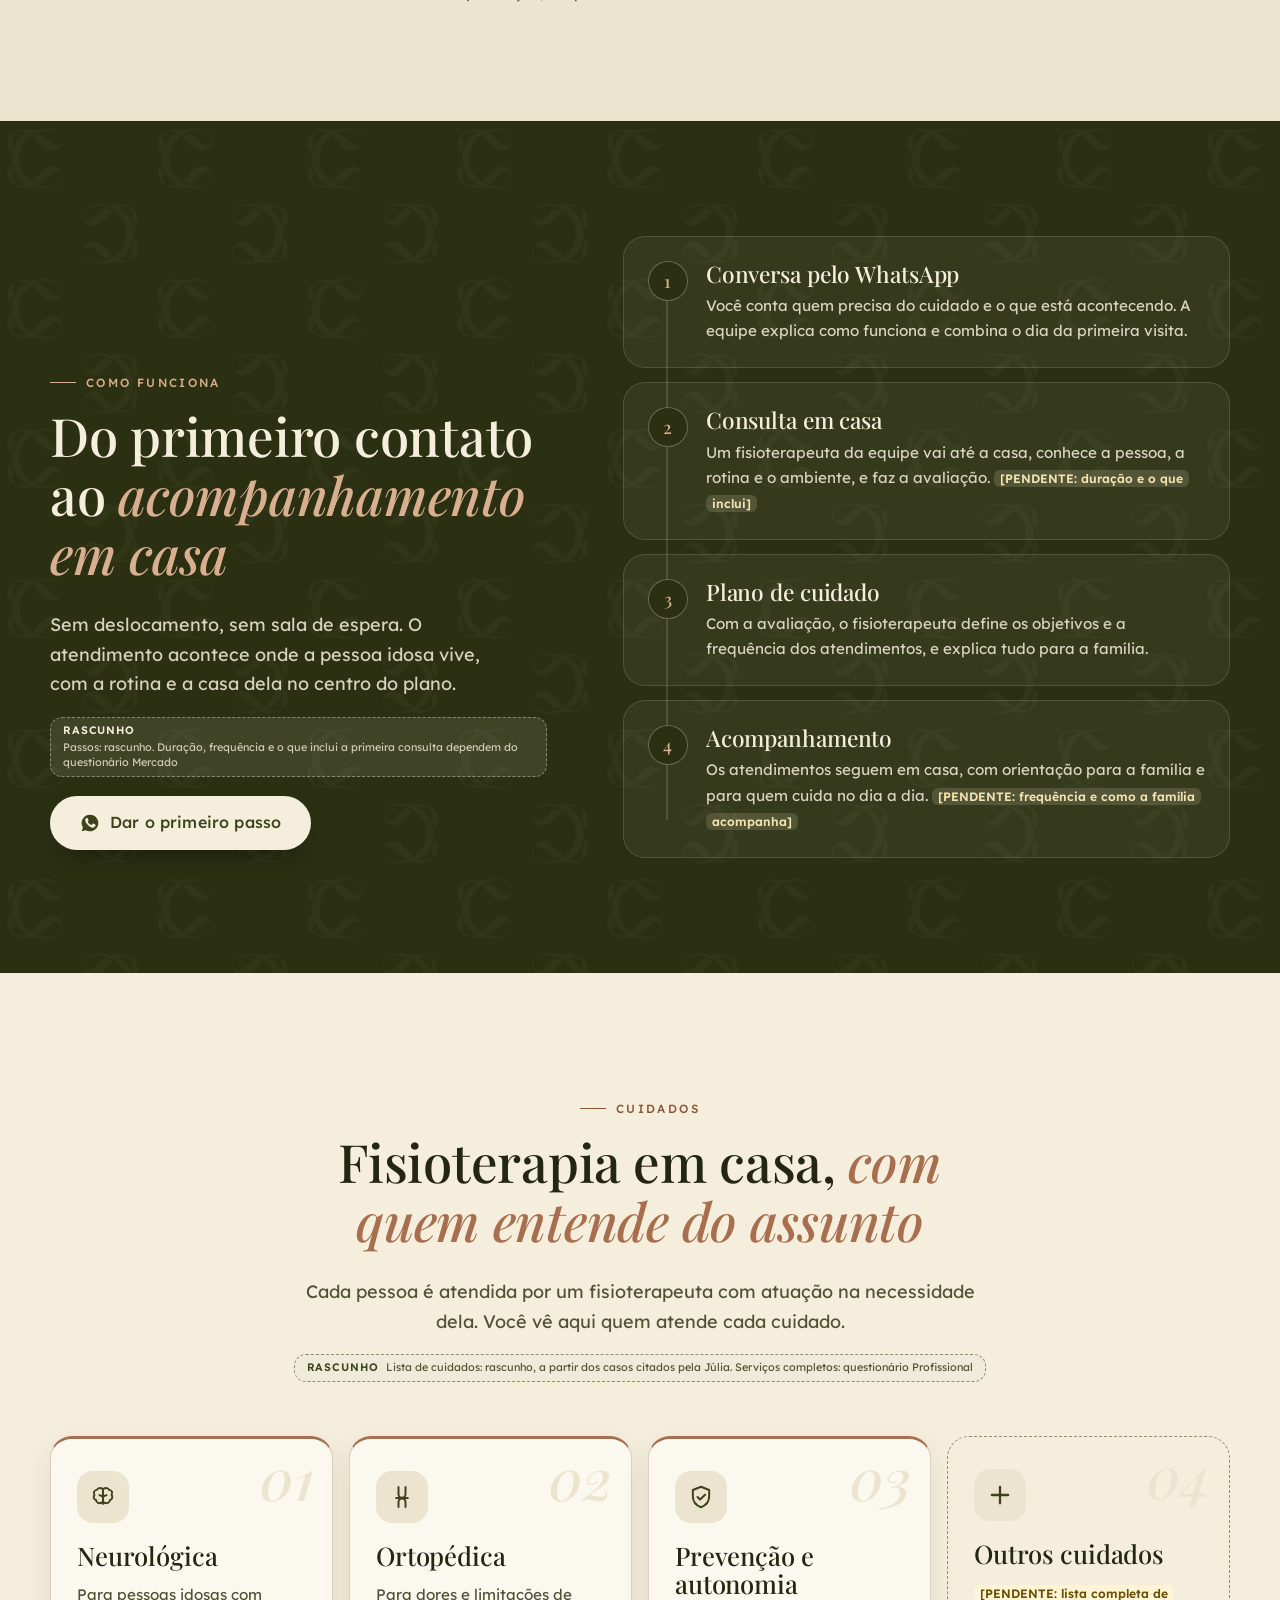
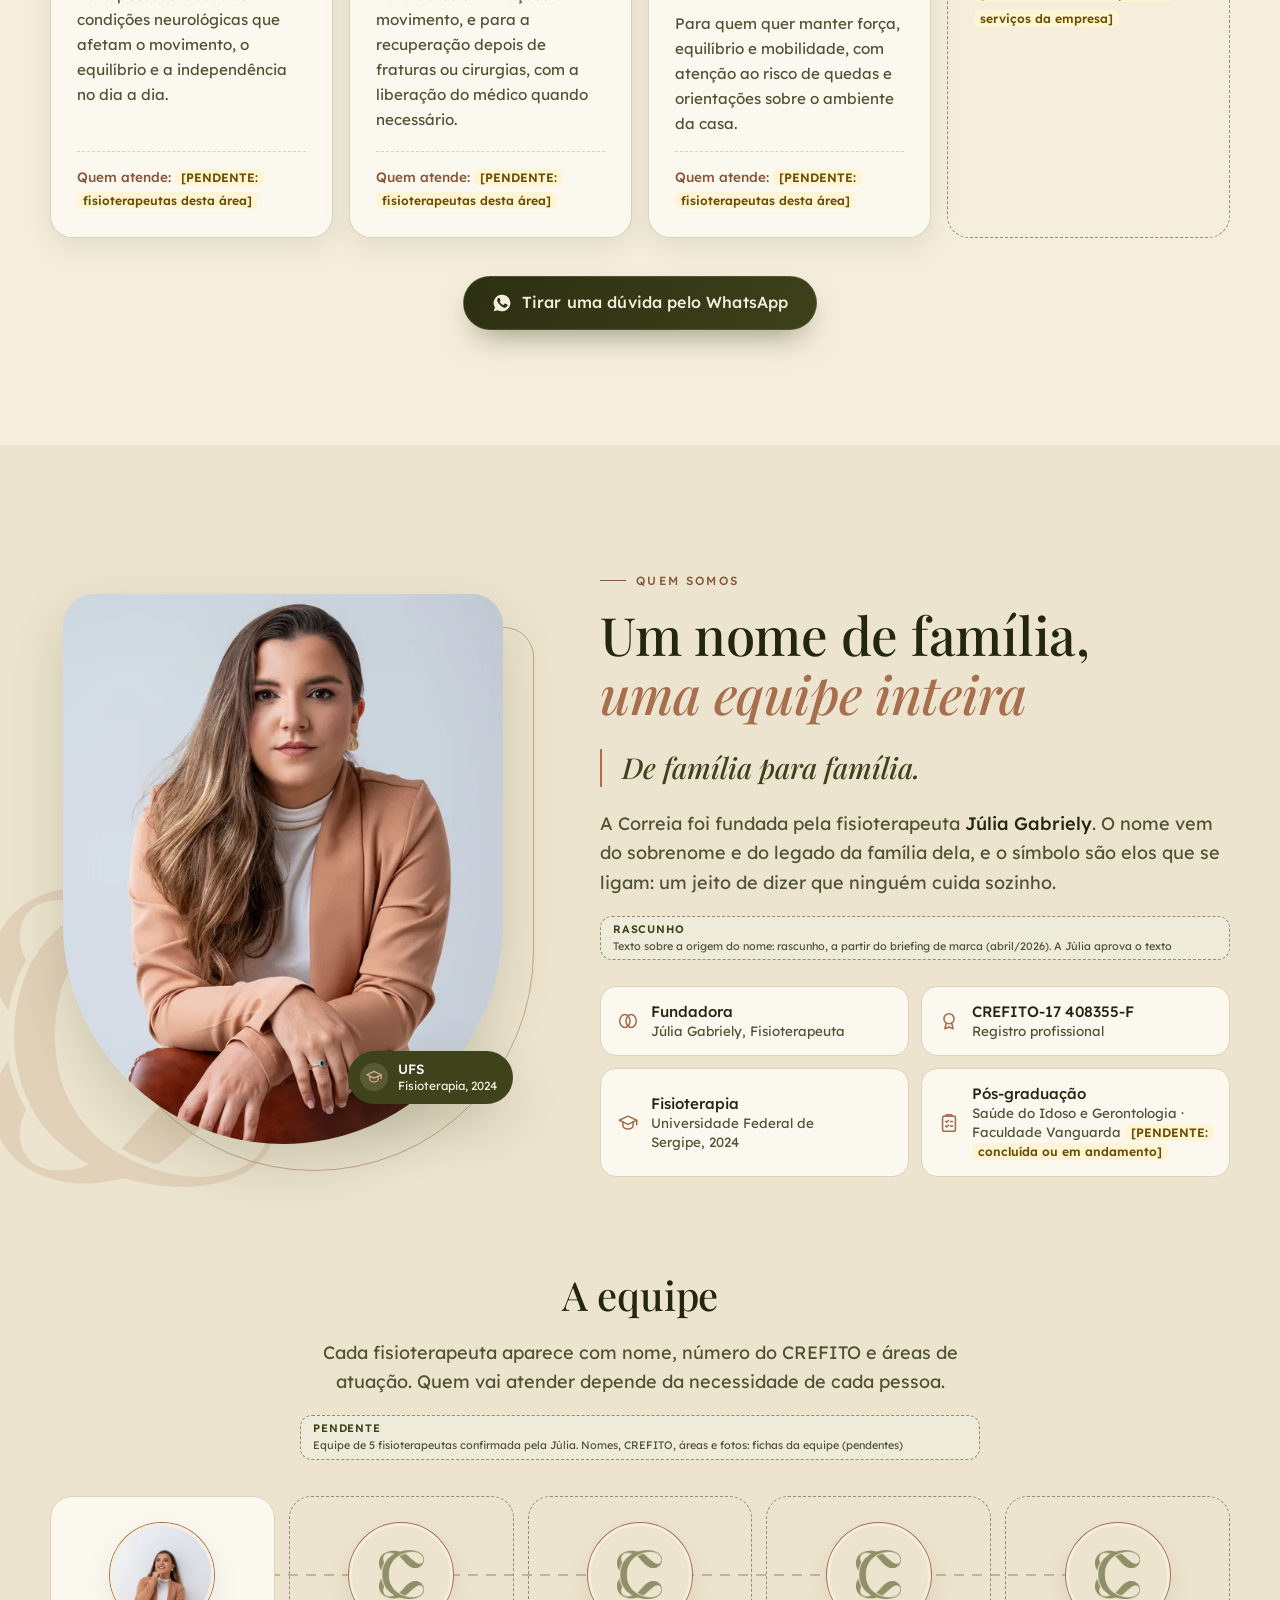
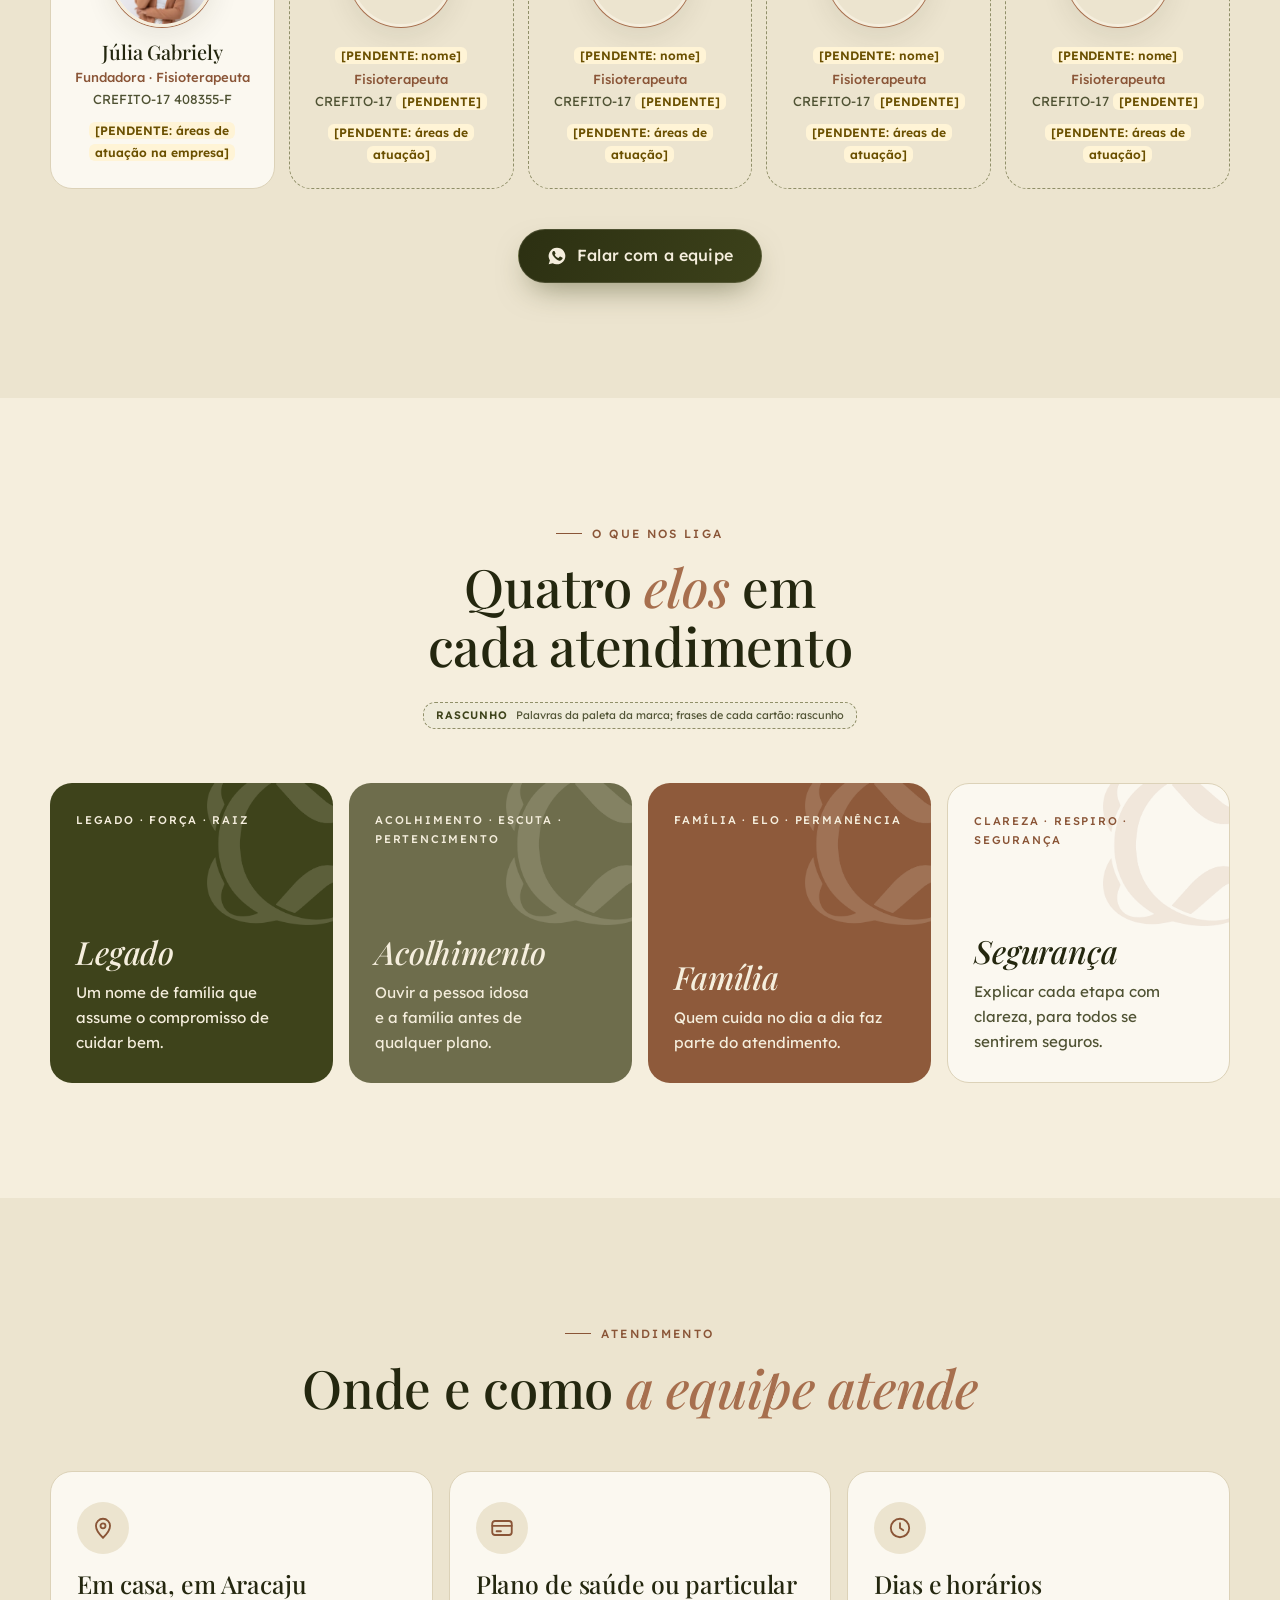
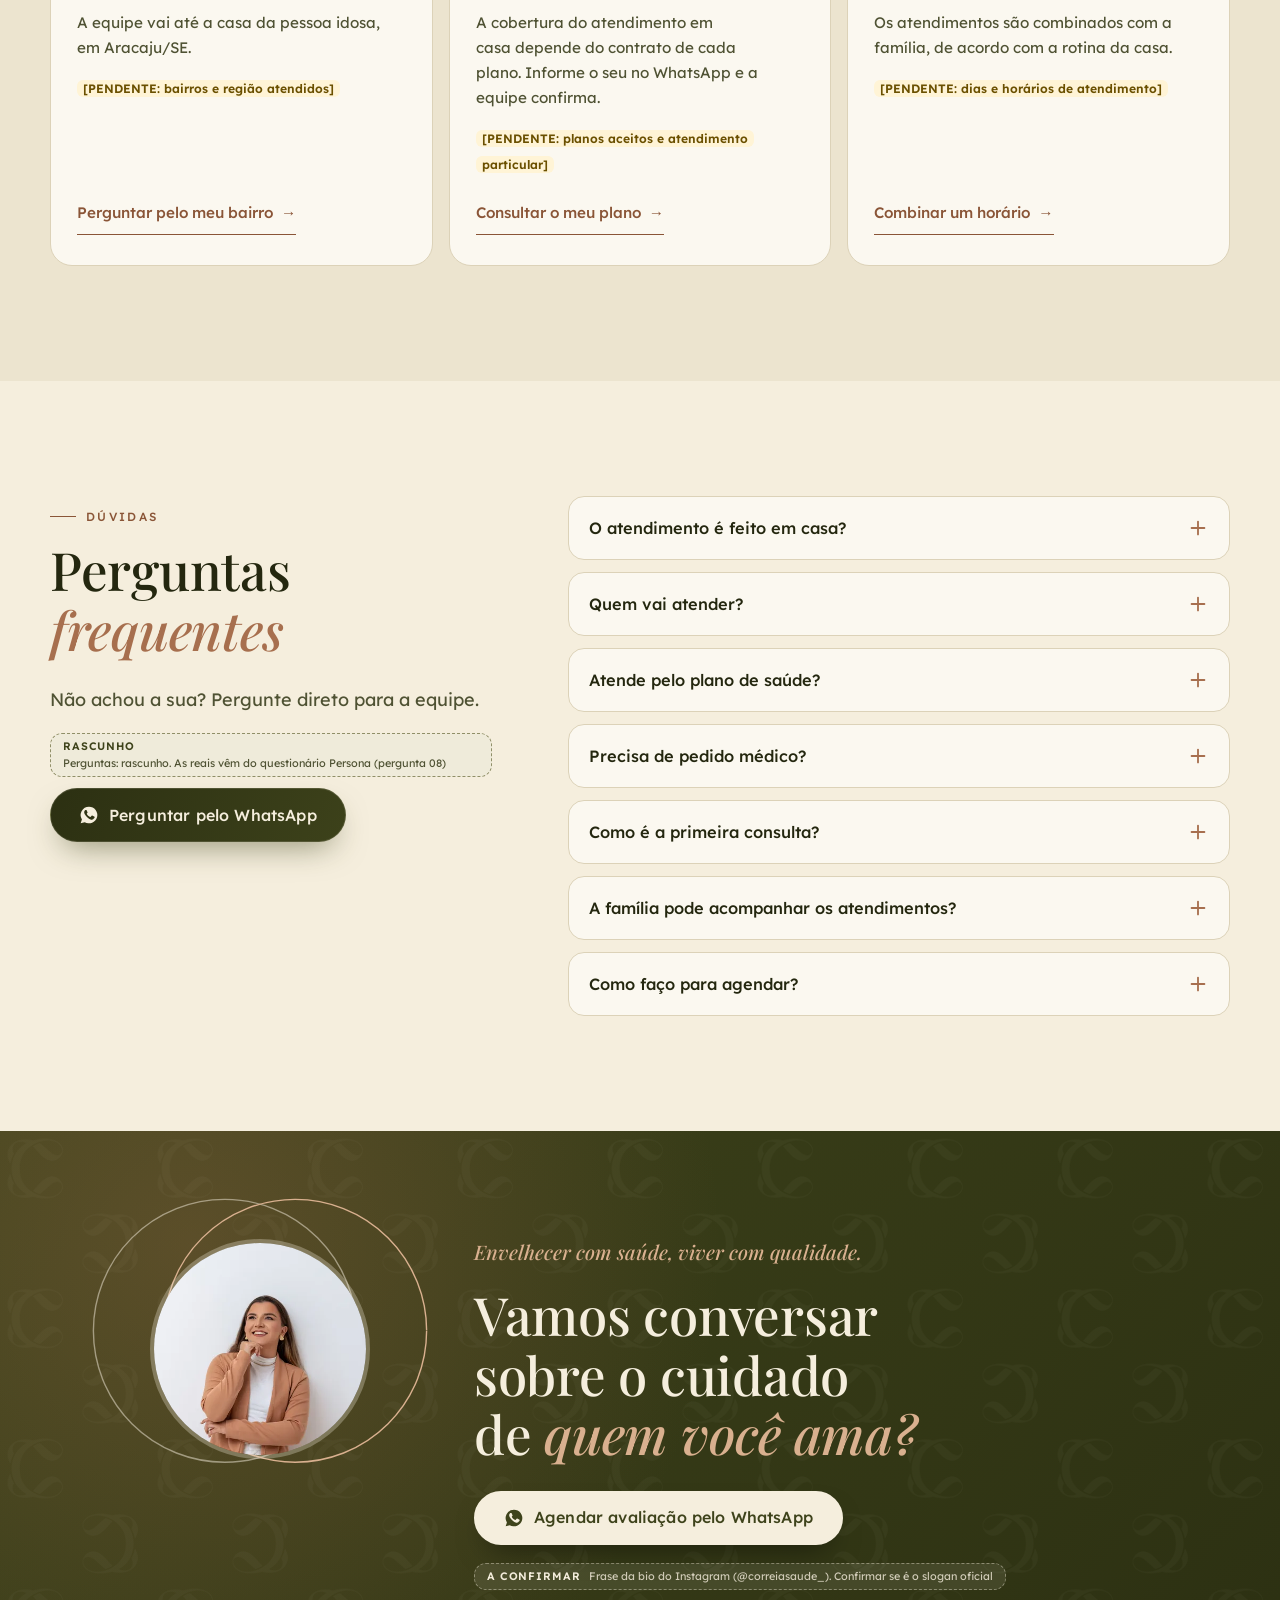
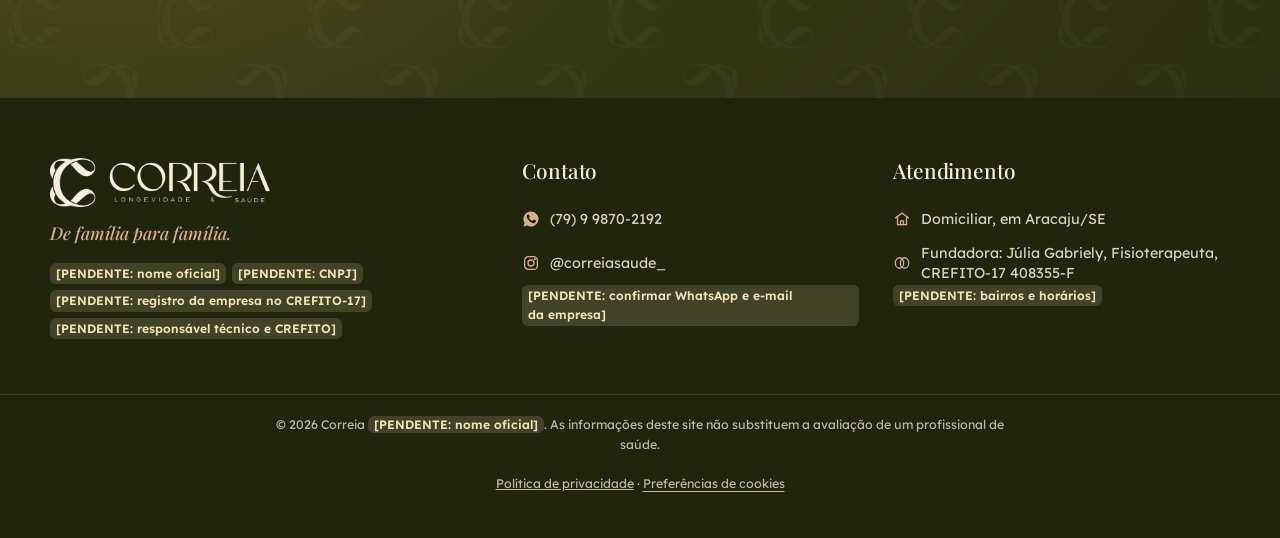
==== commit c1944764: "Reajusta o bloco Para quem é: cartões em xadrez, marca-texto em está na hora e fundo com degradê Co-" ====
--- a/index.html
+++ b/index.html
@@ -64,7 +64,7 @@
     <!-- Fontes equivalentes, até chegarem os nomes e arquivos das fontes da marca (PENDENTE). -->
     <link href="https://fonts.googleapis.com/css2?family=Lexend:wght@300;400;500;600&family=Playfair+Display:ital,wght@0,500;0,600;1,500;1,600&display=swap" rel="stylesheet">
     <link rel="preload" as="image" href="assets/fundadora/julia-topo-960.webp" imagesrcset="assets/fundadora/julia-topo-560.webp 560w, assets/fundadora/julia-topo-960.webp 960w" imagesizes="(min-width: 1024px) 460px, 86vw">
-    <link rel="stylesheet" href="styles.css?v=20261127-6">
+    <link rel="stylesheet" href="styles.css?v=20261127-7">
 </head>
 <body>
 <!-- GTM (noscript): PENDENTE o ID do gestor de tráfego. Quando existir, troque por:
--- a/styles.css
+++ b/styles.css
@@ -377,10 +377,33 @@
 .sinal-chamada::after { background-image: url("assets/marca/simbolo-creme.webp"); opacity: .1; }
 .sinal-chamada h3 { color: var(--creme); }
 .sinal-chamada p { color: rgba(245, 238, 221, .86); margin-bottom: 20px; }
+/* Reajuste do bloco "Para quem é" (27/11/2026, a partir da proposta do ChatGPT, só com a paleta):
+   cartões em xadrez (claro, oliva, claro / terracota, claro, chamada), com o cartão da chamada como o mais forte,
+   marca-texto em "está na hora" e fundo com degradê e o símbolo da marca. Para mudar a cor de um cartão, mexa nos :nth-child abaixo. */
+#para-quem { background: linear-gradient(180deg, var(--creme) 0%, #EFE7D2 100%); }
+#para-quem::before { content: ""; position: absolute; right: -90px; top: 110px; width: 420px; aspect-ratio: 417 / 451; background: url("assets/marca/simbolo-salvia.webp") center / contain no-repeat; opacity: .1; pointer-events: none; }
+#para-quem > .conteiner { position: relative; }
+/* Terracota escuro sobre a faixa clara: contraste de título grande (acima de 3:1) */
+#para-quem-titulo em { display: inline-block; padding: 0 .3em .06em; margin: 0 -.12em; border-radius: 14px; font-size: 1.08em; color: var(--terracota-escuro); background: linear-gradient(transparent 8%, rgba(217, 176, 143, .5) 8%); }
+.sinal { border-top: 3px solid var(--terracota); box-shadow: 0 16px 30px -20px rgba(44, 48, 18, .45); }
+.sinal-icone { background: var(--oliva); color: var(--creme); }
+.sinais > .sinal:nth-child(2), .sinais > .sinal:nth-child(4) { border-color: transparent; border-top-color: var(--terracota-clara); }
+.sinais > .sinal:nth-child(2) { background: var(--oliva); }
+.sinais > .sinal:nth-child(4) { background: var(--terracota-fundo); }
+.sinais > .sinal:nth-child(2) h3, .sinais > .sinal:nth-child(4) h3 { color: var(--creme); }
+.sinais > .sinal:nth-child(2) p, .sinais > .sinal:nth-child(4) p { color: rgba(245, 238, 221, .92); }
+.sinais > .sinal:nth-child(2)::after, .sinais > .sinal:nth-child(4)::after { background-image: url("assets/marca/simbolo-creme.webp"); opacity: .1; }
+.sinais > .sinal:nth-child(2) .sinal-icone { background: var(--creme); color: var(--oliva); }
+.sinais > .sinal:nth-child(4) .sinal-icone { background: var(--creme); color: var(--terracota-fundo); }
+/* Cartão da chamada: o mais escuro e o de texto maior da seção */
+.sinal-chamada { background: var(--oliva-escuro); border-color: var(--oliva-escuro); border-top-color: var(--terracota-clara); }
+.sinal-chamada h3 { font-size: 1.75rem; }
+.sinal-chamada p { font-size: 1.02rem; color: rgba(245, 238, 221, .95); }
 @media (hover: hover) {
     .sinal.visivel:hover { transform: translateY(-6px); box-shadow: var(--sombra); }
     .sinal:hover .sinal-icone { transform: rotate(-8deg) scale(1.06); background: var(--terracota-fundo); color: var(--creme); }
     .sinal:hover::after { transform: rotate(-10deg) scale(1.08); opacity: .2; }
+    .sinais > .sinal:nth-child(2):hover .sinal-icone, .sinais > .sinal:nth-child(4):hover .sinal-icone { background: var(--terracota-clara); color: var(--oliva-escuro); }
 }
 /* Celular: ícone ao lado do texto, para os cinco sinais caberem em menos rolagem */
 @media (max-width: 599px) {
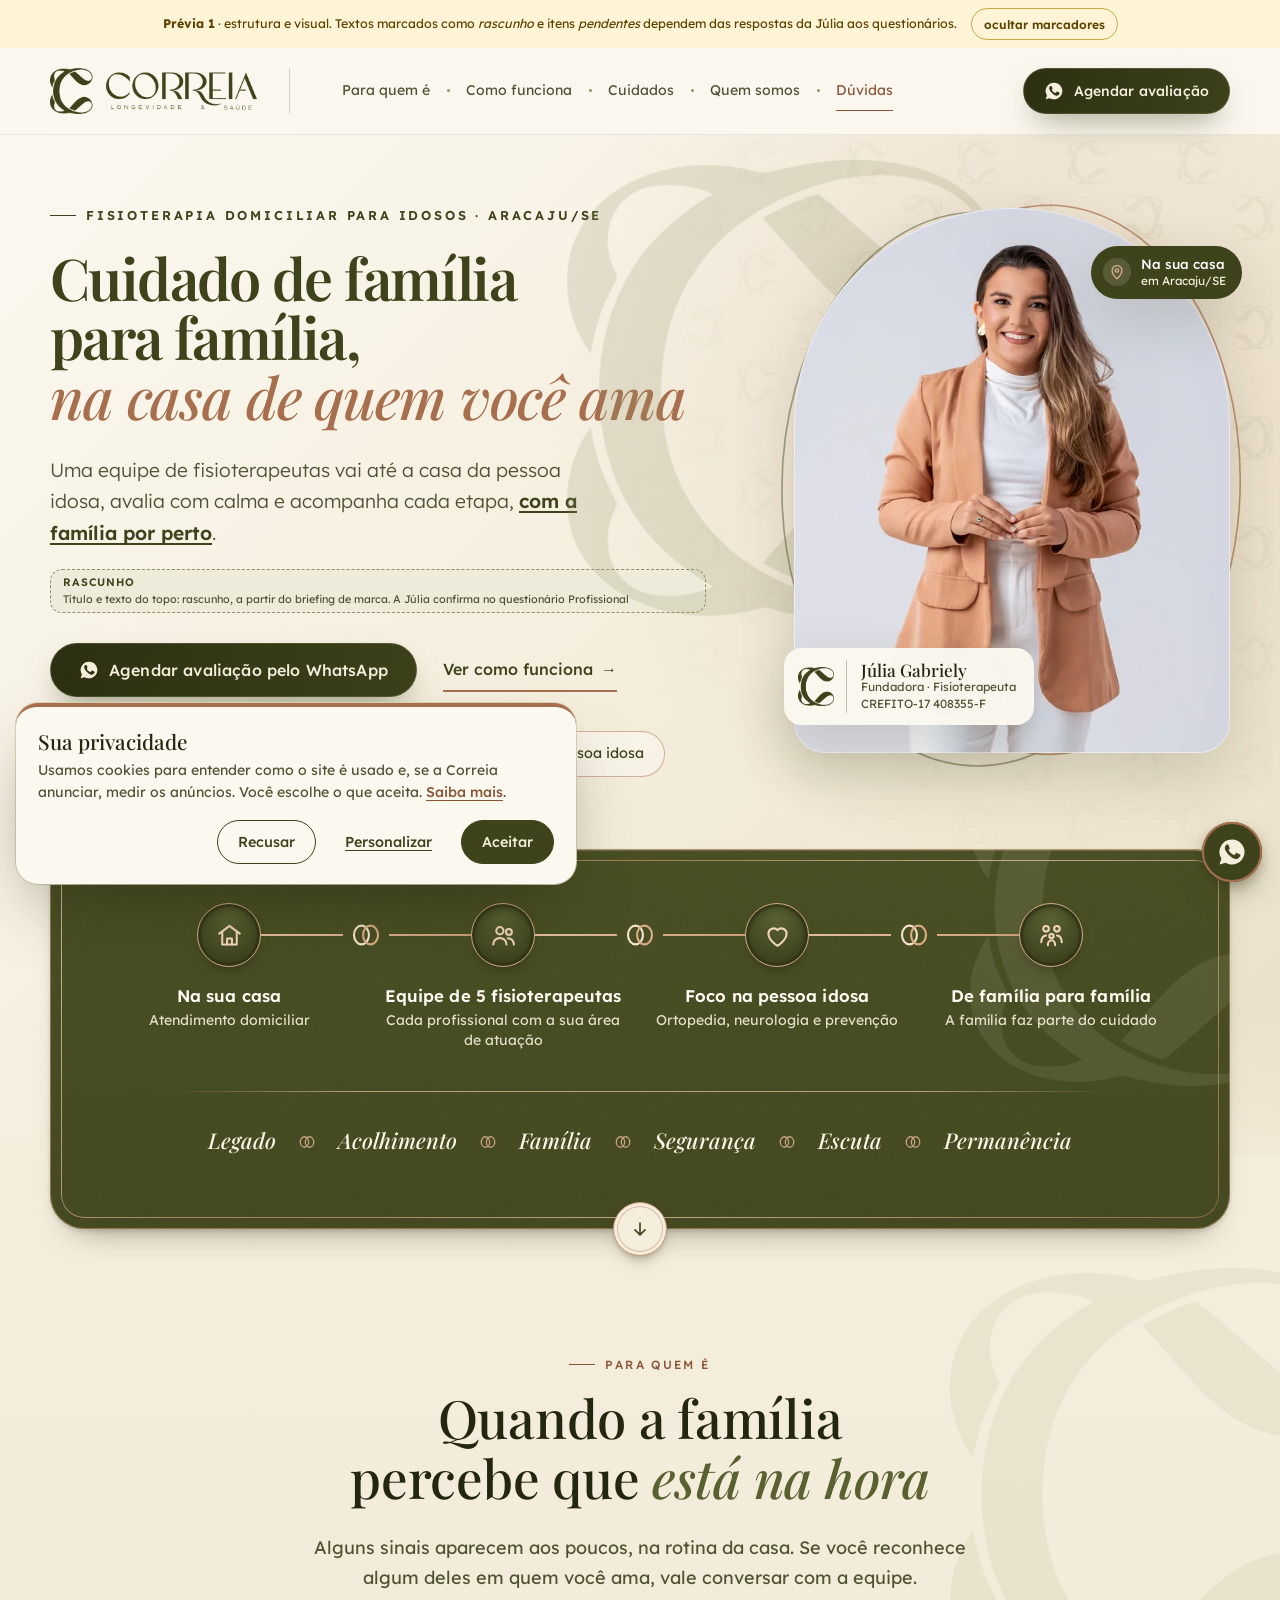
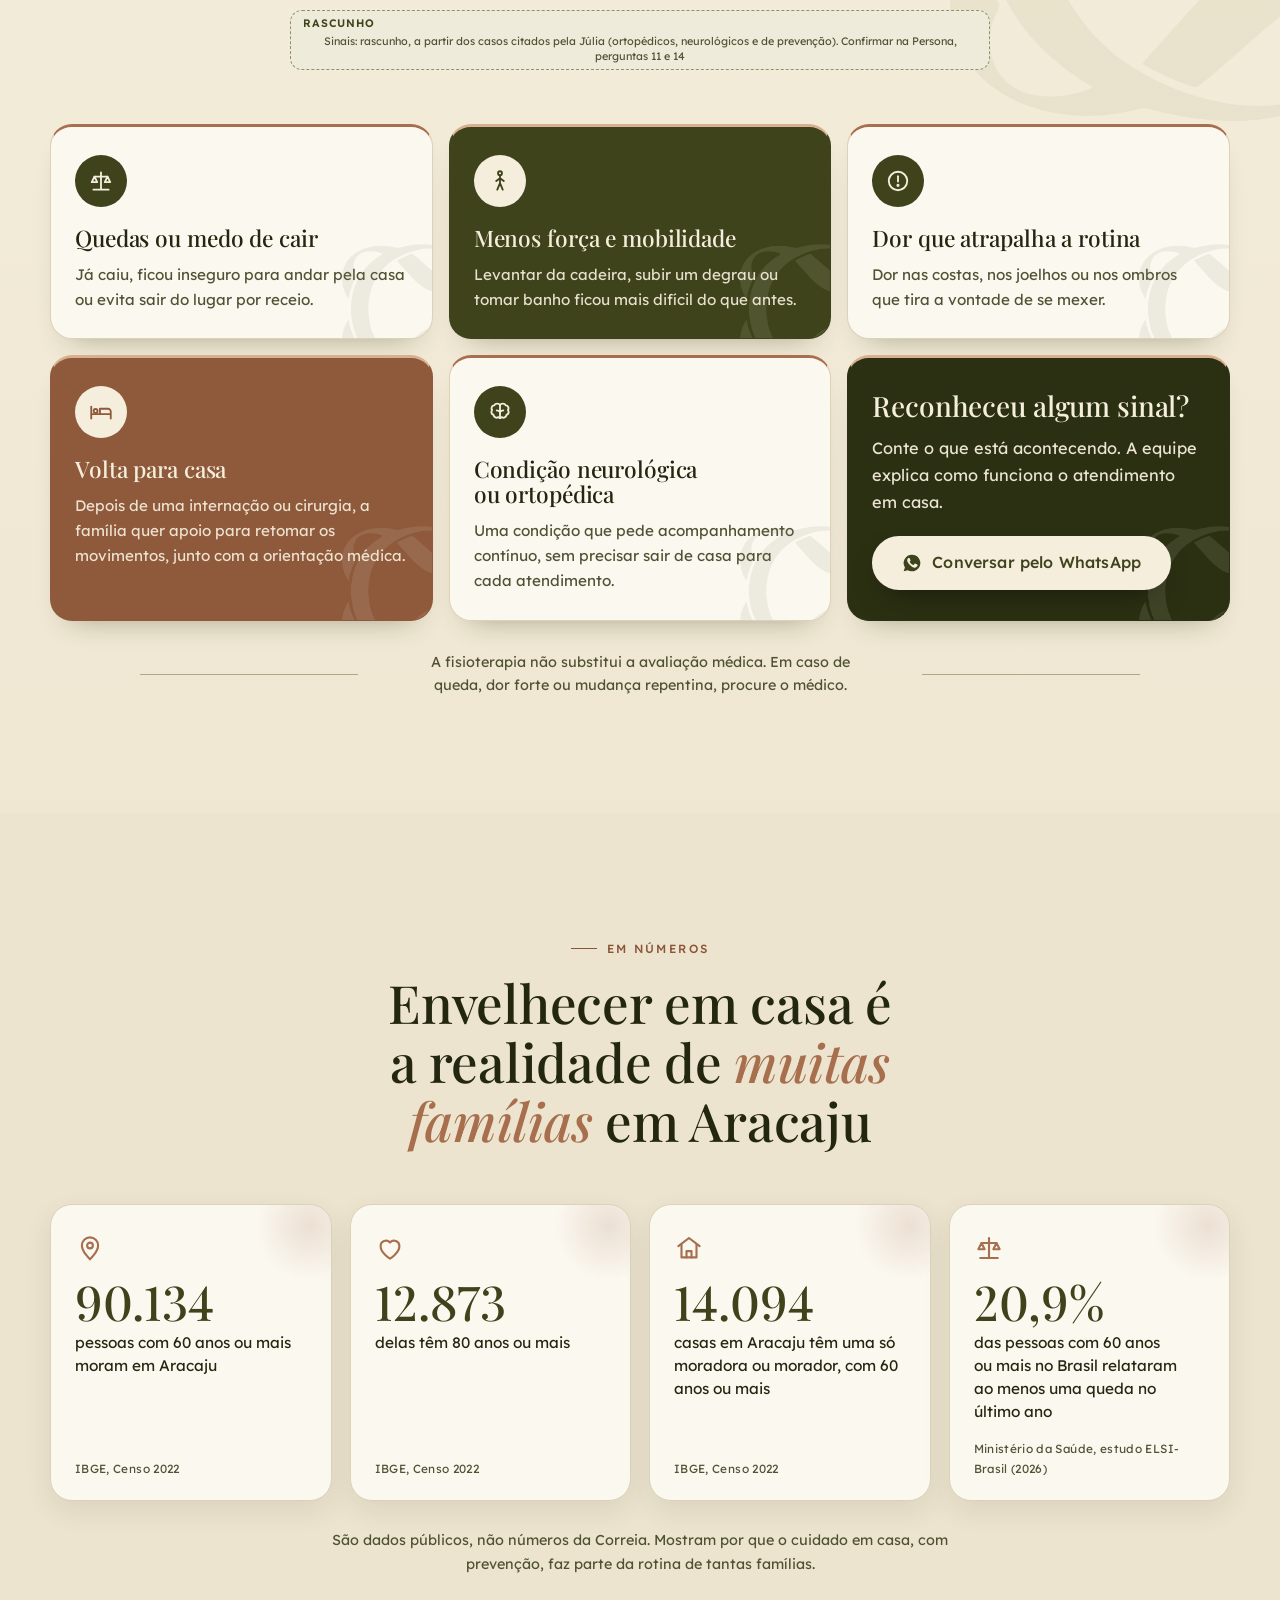
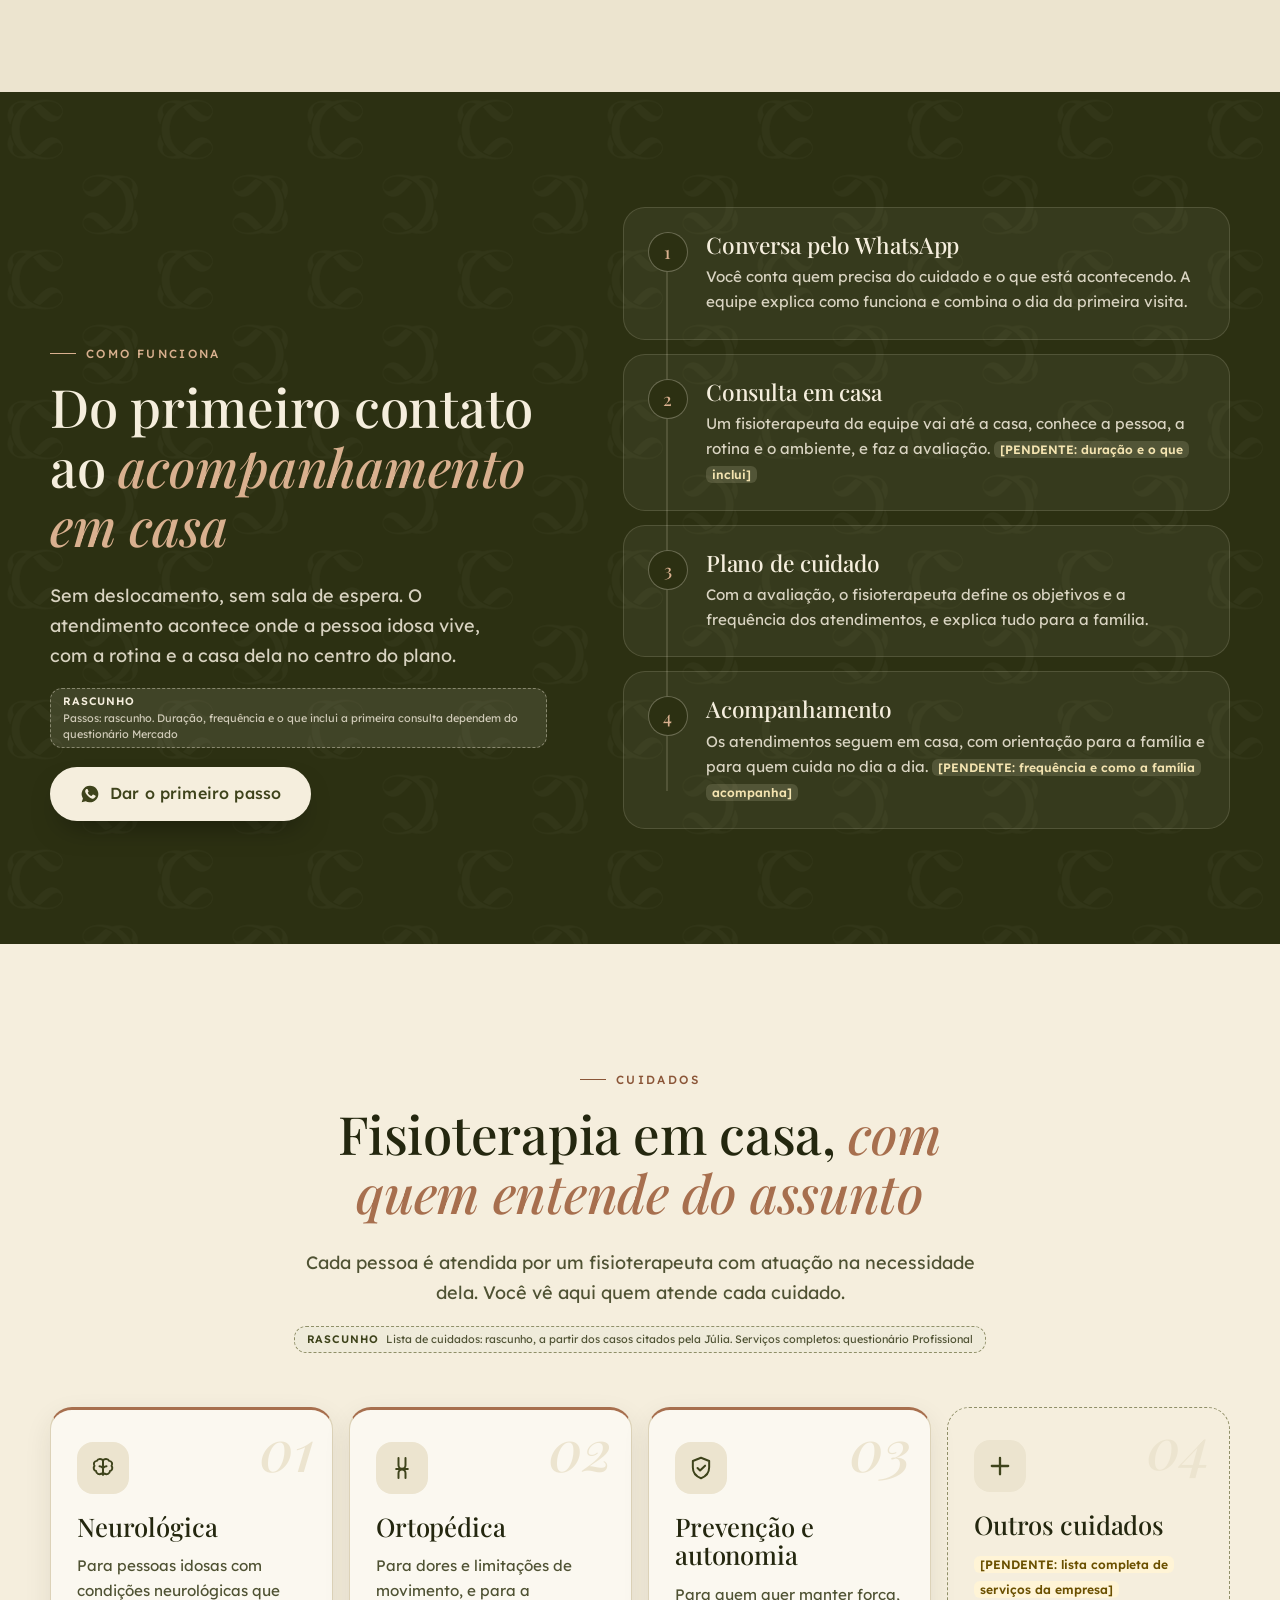
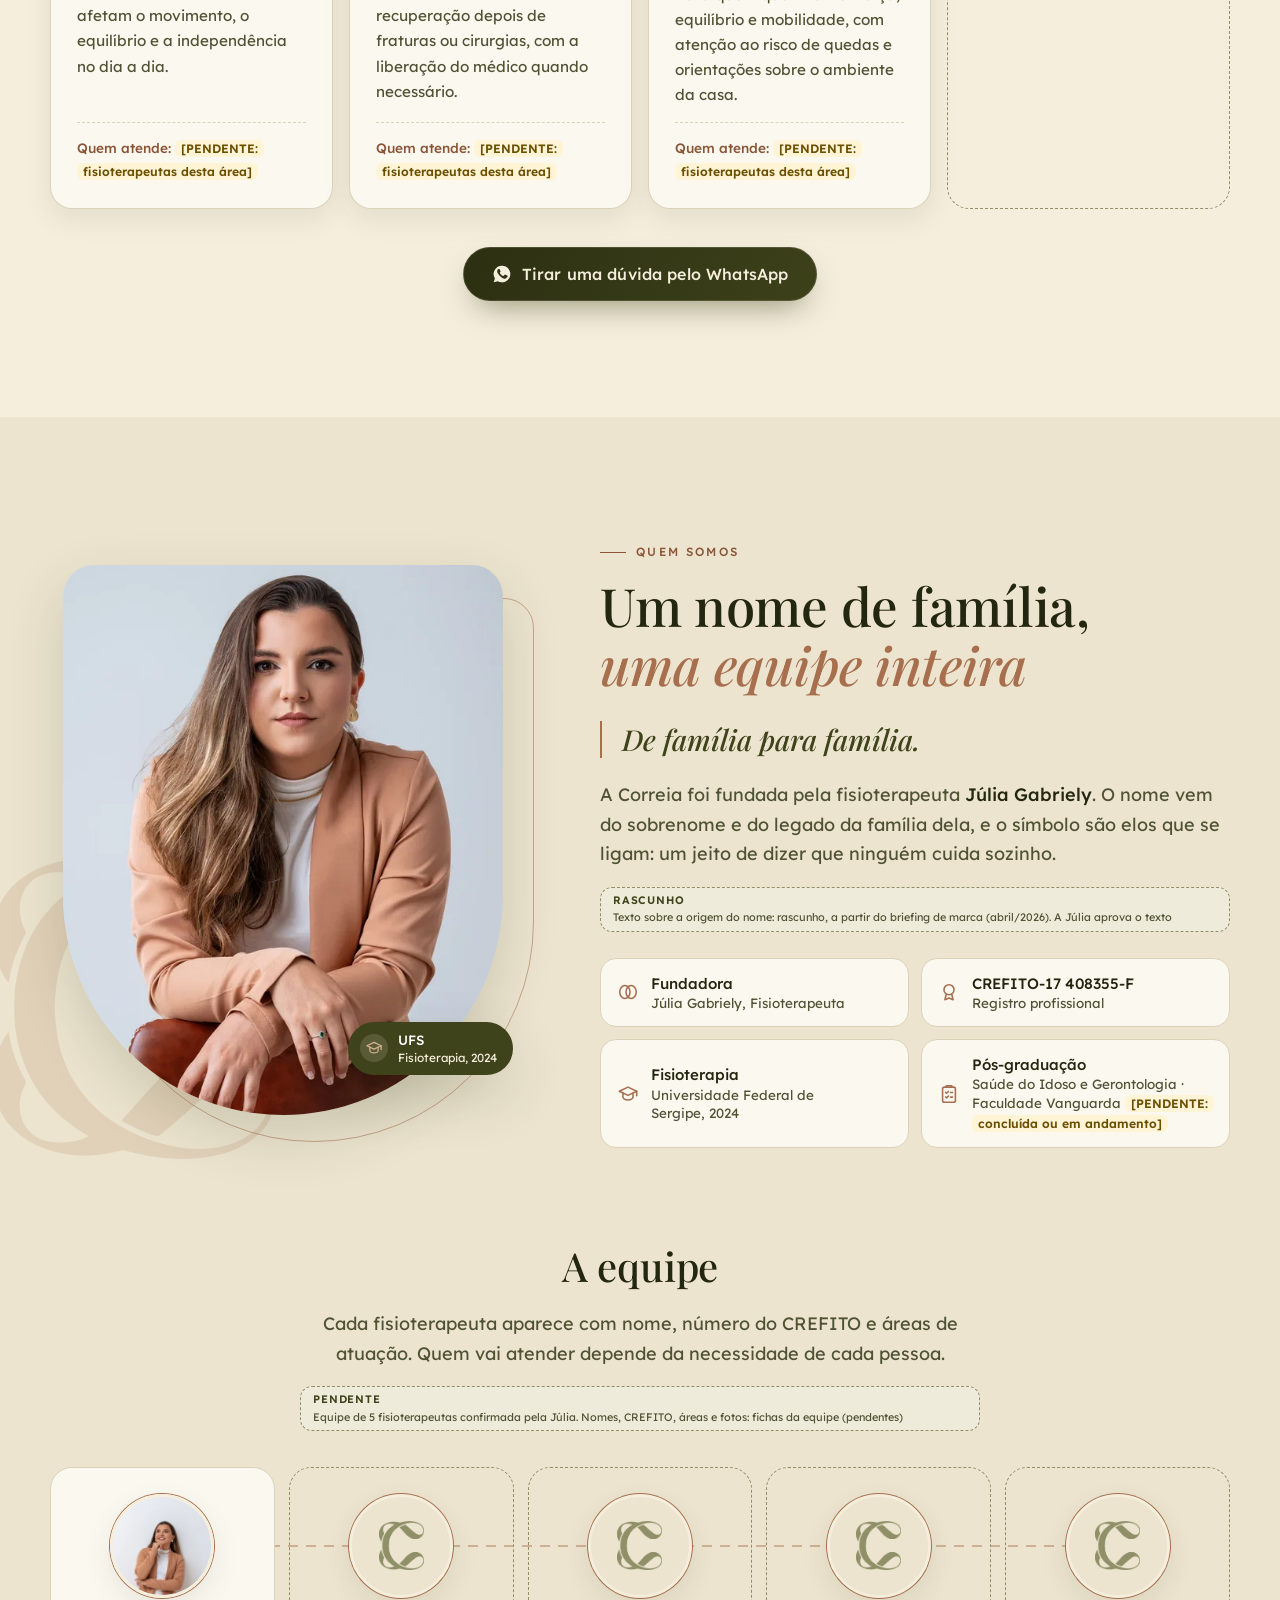
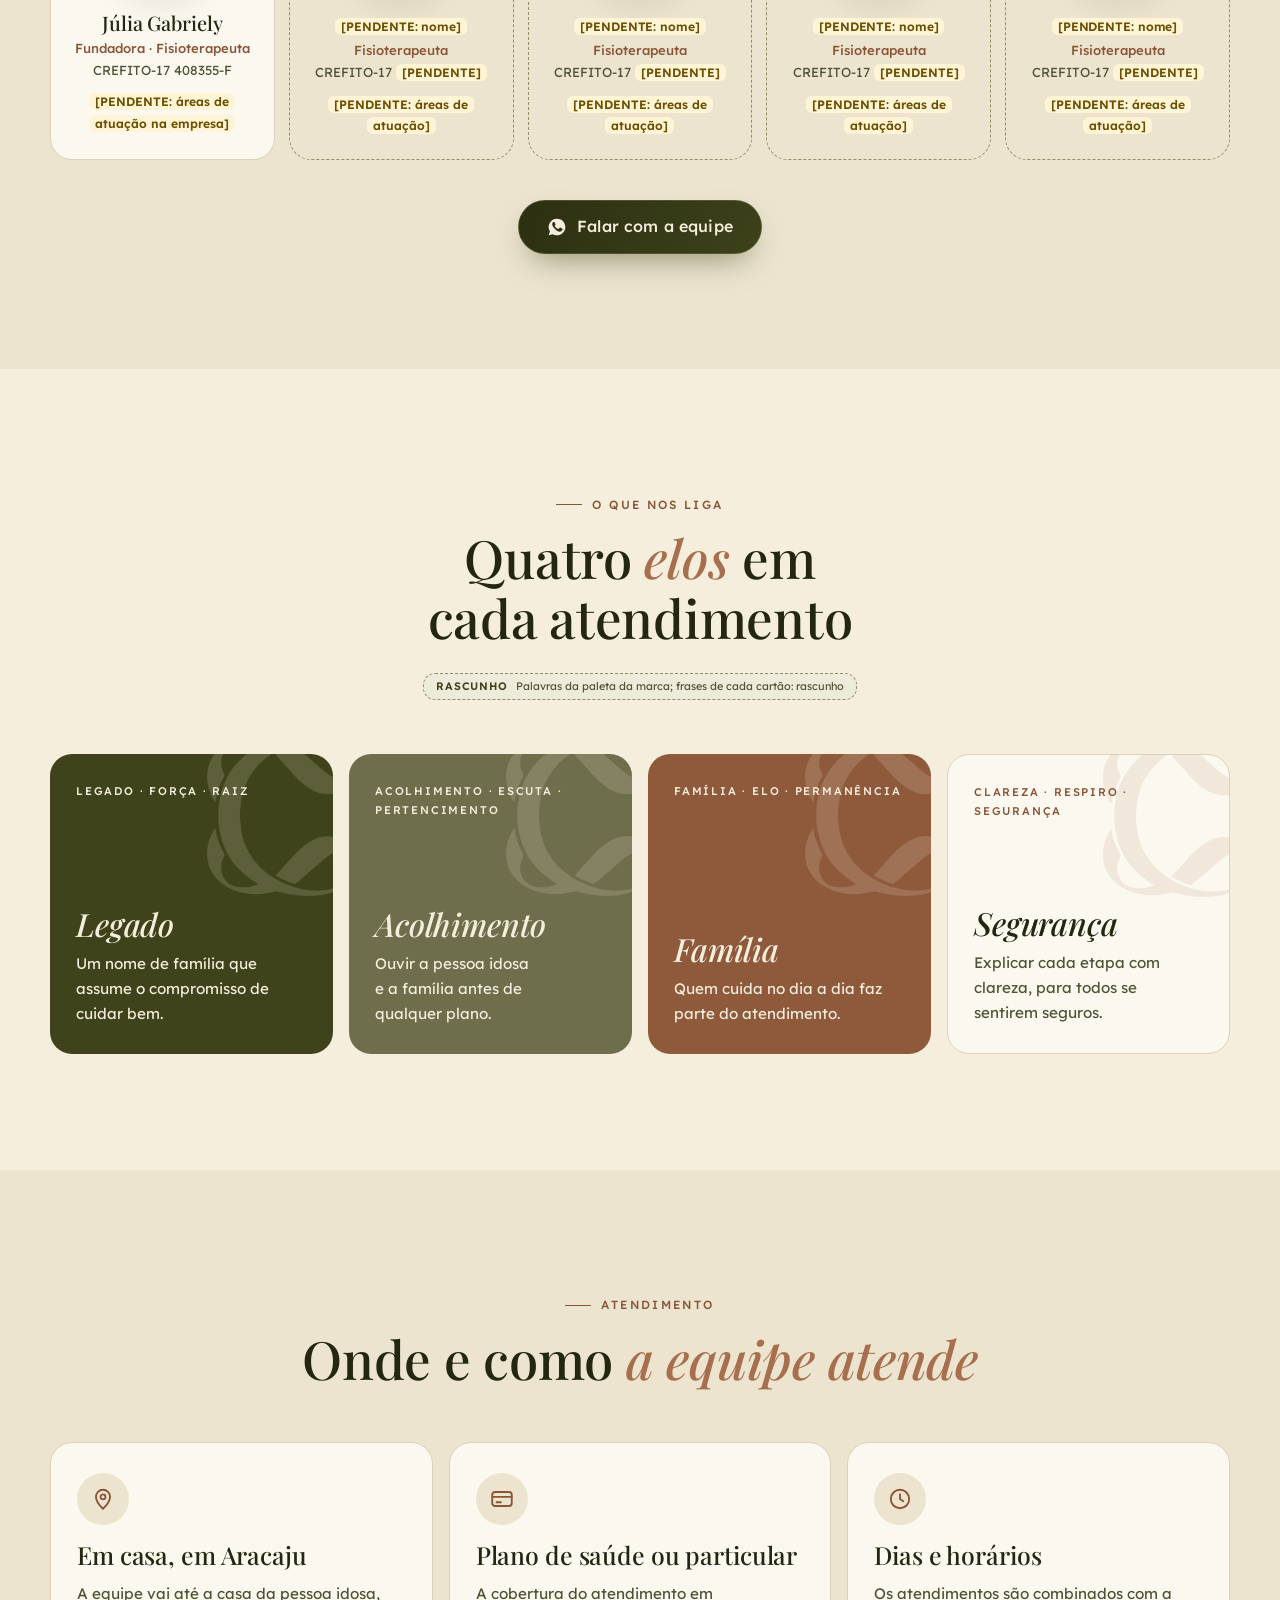
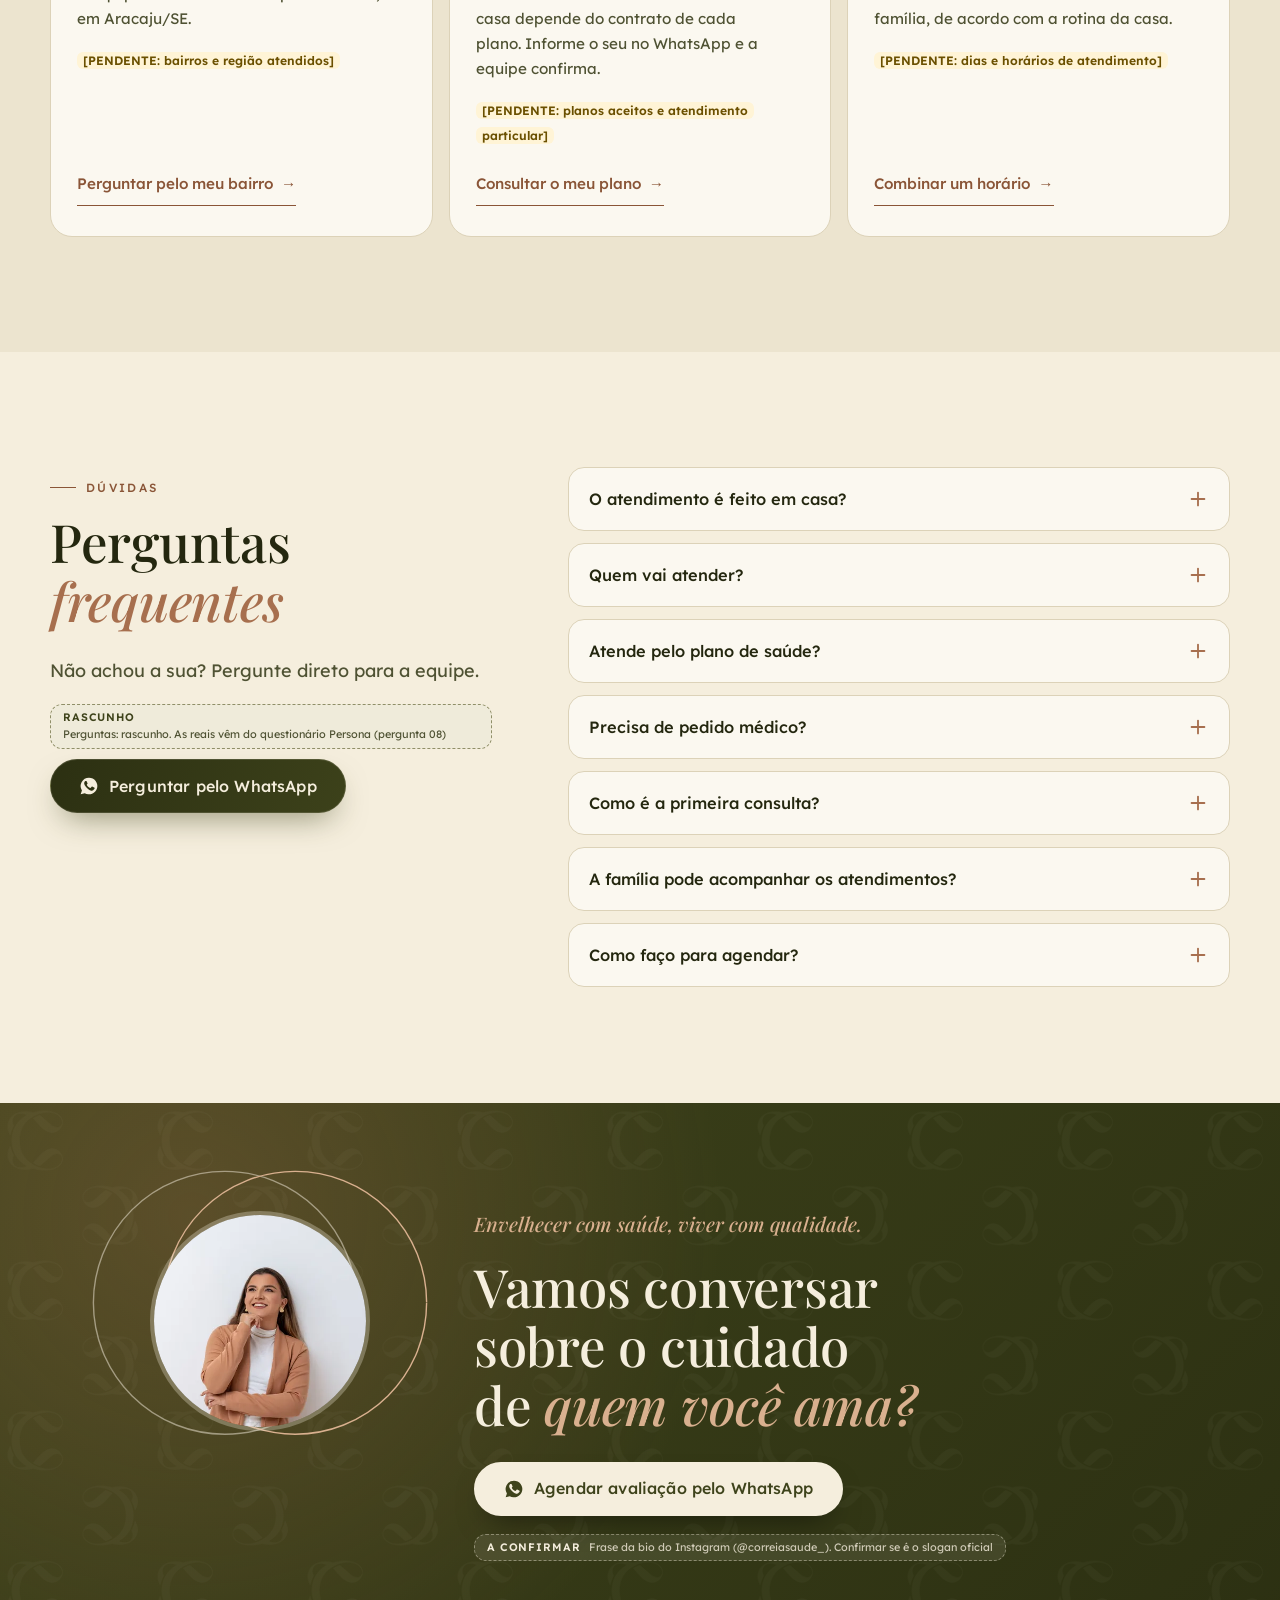
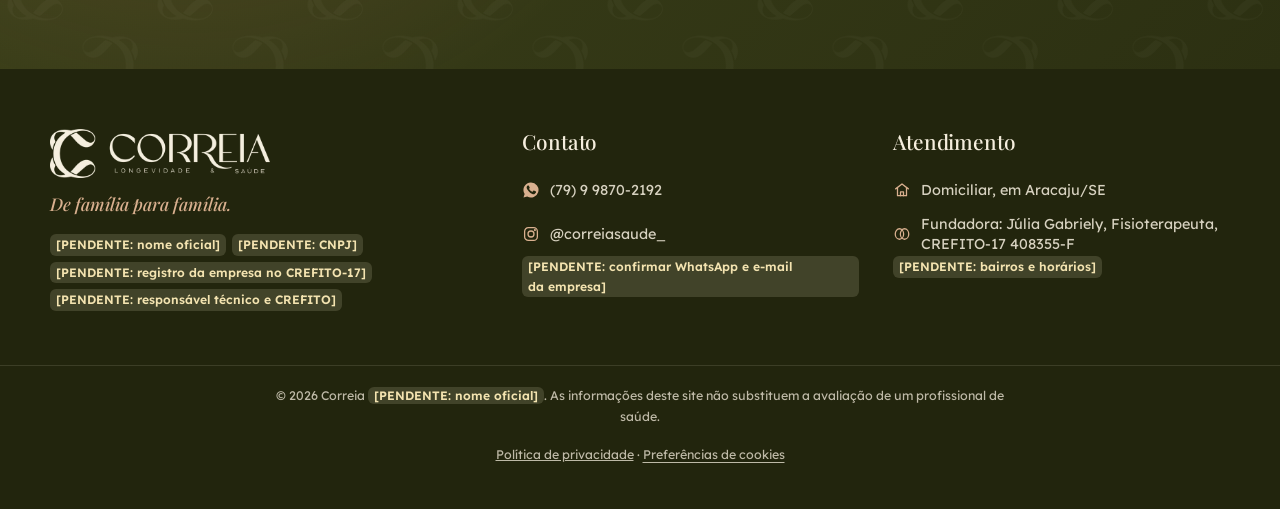
==== commit 08ebc007: "Volta o título do Para quem é ao estilo anterior com destaque em verde e refaz a nota final em duas " ====
--- a/index.html
+++ b/index.html
@@ -64,7 +64,7 @@
     <!-- Fontes equivalentes, até chegarem os nomes e arquivos das fontes da marca (PENDENTE). -->
     <link href="https://fonts.googleapis.com/css2?family=Lexend:wght@300;400;500;600&family=Playfair+Display:ital,wght@0,500;0,600;1,500;1,600&display=swap" rel="stylesheet">
     <link rel="preload" as="image" href="assets/fundadora/julia-topo-960.webp" imagesrcset="assets/fundadora/julia-topo-560.webp 560w, assets/fundadora/julia-topo-960.webp 960w" imagesizes="(min-width: 1024px) 460px, 86vw">
-    <link rel="stylesheet" href="styles.css?v=20261127-7">
+    <link rel="stylesheet" href="styles.css?v=20261127-8">
 </head>
 <body>
 <!-- GTM (noscript): PENDENTE o ID do gestor de tráfego. Quando existir, troque por:
@@ -237,7 +237,7 @@
                     <a class="botao botao-claro botao-destaque" href="#" data-wa data-wa-origin="para_quem"><svg aria-hidden="true"><use href="#i-whatsapp"/></svg>Conversar pelo WhatsApp</a>
                 </li>
             </ul>
-            <p class="nota-centro">A fisioterapia não substitui a avaliação médica. Em caso de queda, dor forte ou mudança repentina, procure o médico; quando for preciso, a equipe orienta essa avaliação.</p>
+            <p class="nota-centro"><span>A fisioterapia não substitui a avaliação médica. Em caso de queda, dor forte ou mudança repentina, procure o médico.</span></p>
         </div>
     </section>
 
--- a/styles.css
+++ b/styles.css
@@ -383,8 +383,8 @@
 #para-quem { background: linear-gradient(180deg, var(--creme) 0%, #EFE7D2 100%); }
 #para-quem::before { content: ""; position: absolute; right: -90px; top: 110px; width: 420px; aspect-ratio: 417 / 451; background: url("assets/marca/simbolo-salvia.webp") center / contain no-repeat; opacity: .1; pointer-events: none; }
 #para-quem > .conteiner { position: relative; }
-/* Terracota escuro sobre a faixa clara: contraste de título grande (acima de 3:1) */
-#para-quem-titulo em { display: inline-block; padding: 0 .3em .06em; margin: 0 -.12em; border-radius: 14px; font-size: 1.08em; color: var(--terracota-escuro); background: linear-gradient(transparent 8%, rgba(217, 176, 143, .5) 8%); }
+/* "está na hora": estilo de antes, só com a cor em verde-oliva médio (#596131, o mesmo tom dos ícones da faixa verde): contraste 5,6:1 e destaque claro sobre o título escuro */
+#para-quem-titulo em { color: #596131; }
 .sinal { border-top: 3px solid var(--terracota); box-shadow: 0 16px 30px -20px rgba(44, 48, 18, .45); }
 .sinal-icone { background: var(--oliva); color: var(--creme); }
 .sinais > .sinal:nth-child(2), .sinais > .sinal:nth-child(4) { border-color: transparent; border-top-color: var(--terracota-clara); }
@@ -411,7 +411,11 @@
     .sinal:not(.sinal-chamada) .sinal-icone { grid-row: span 2; width: 48px; height: 48px; margin: 2px 0 0; }
     .sinal h3 { font-size: 1.28rem; margin-bottom: .3em; }
 }
-.nota-centro { max-width: 600px; margin: 0 auto; text-align: center; font-size: .86rem; color: var(--texto-2); }
+/* Nota final: dois traços decorativos, um de cada lado, e o texto em duas linhas (no celular, um traço curto em cima e outro embaixo) */
+.nota-centro { display: flex; flex-direction: column; align-items: center; gap: 14px; max-width: 1000px; margin: 0 auto; text-align: center; font-size: .9rem; color: var(--texto-2); }
+.nota-centro::before, .nota-centro::after { content: ""; width: 56px; height: 1px; background: var(--salvia); opacity: .7; }
+.nota-centro span { max-width: 500px; text-wrap: balance; }
+@media (min-width: 768px) { .nota-centro { flex-direction: row; gap: 32px; } .nota-centro::before, .nota-centro::after { flex: 1 1 40px; width: auto; } .nota-centro span { flex: none; } }
 
 /* ---------- Em números (contagem animada ao entrar na tela) ---------- */
 .secao-numeros { background: var(--areia); }
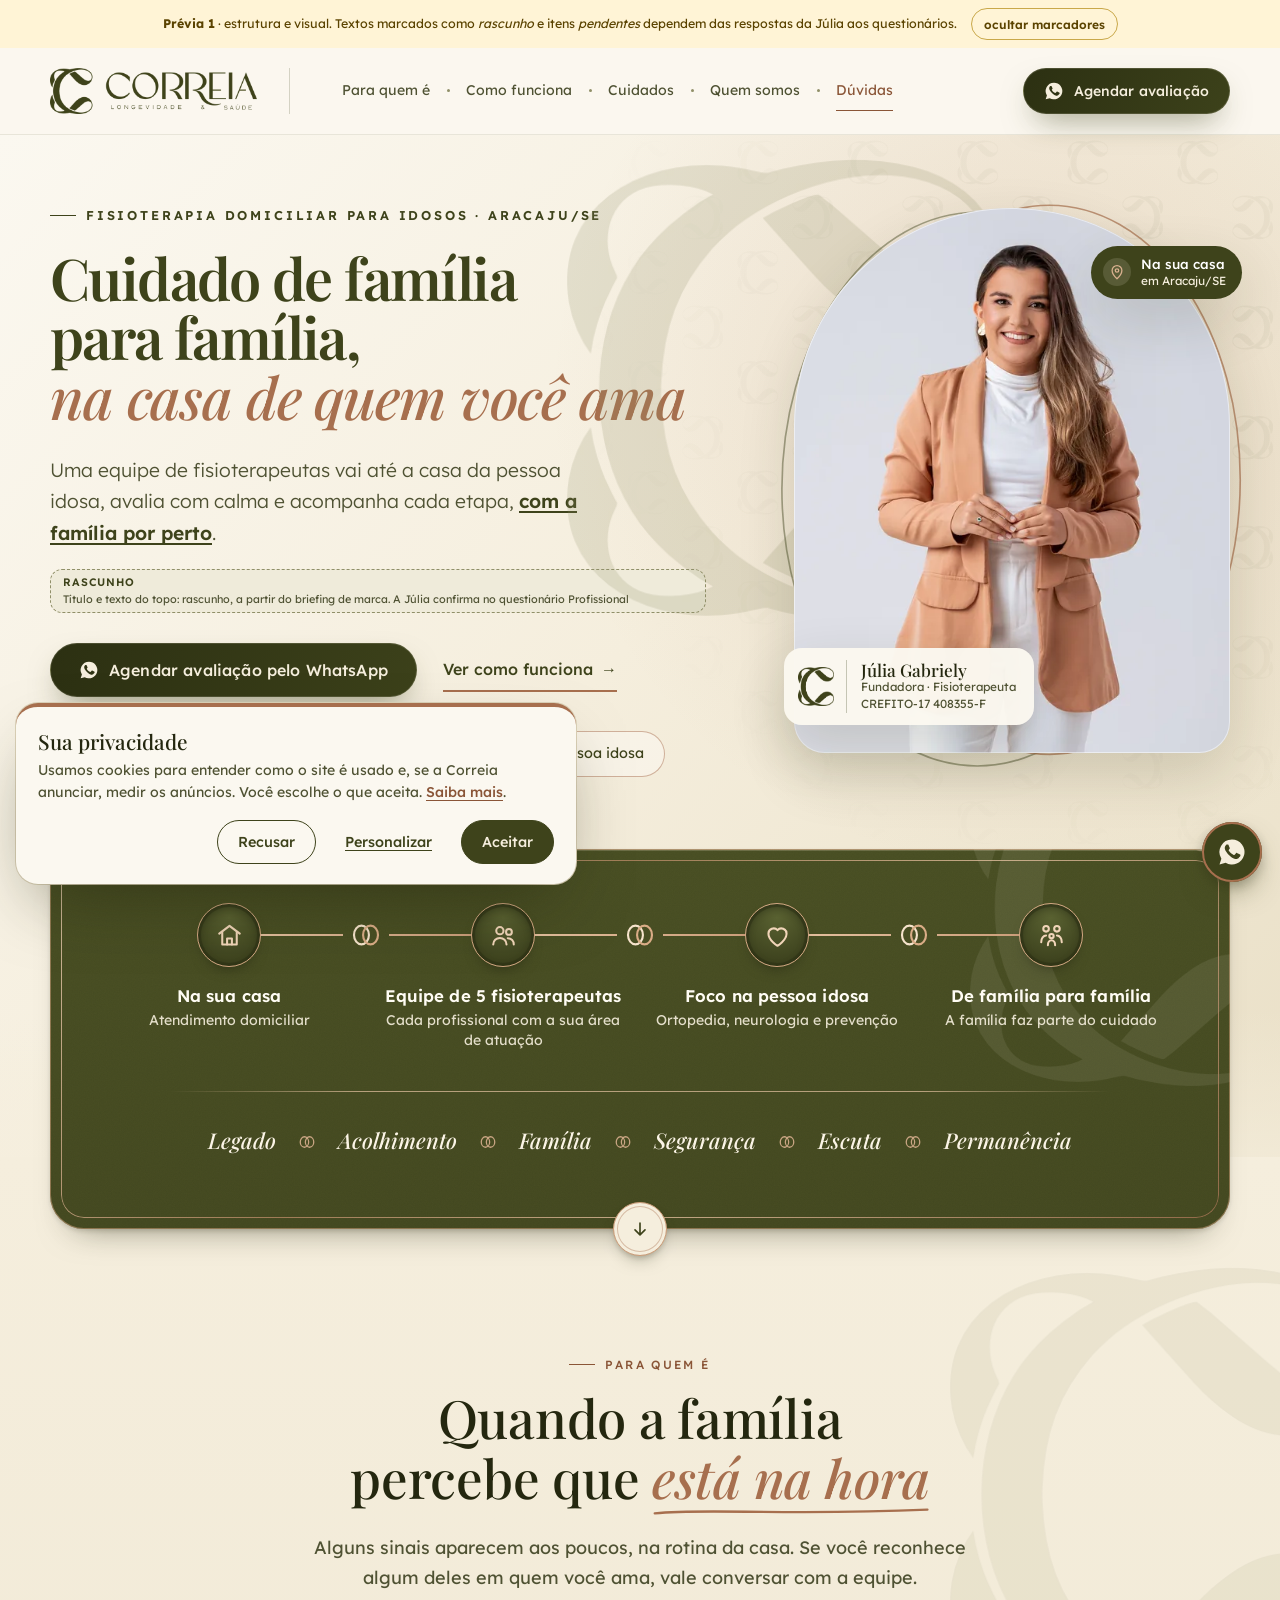
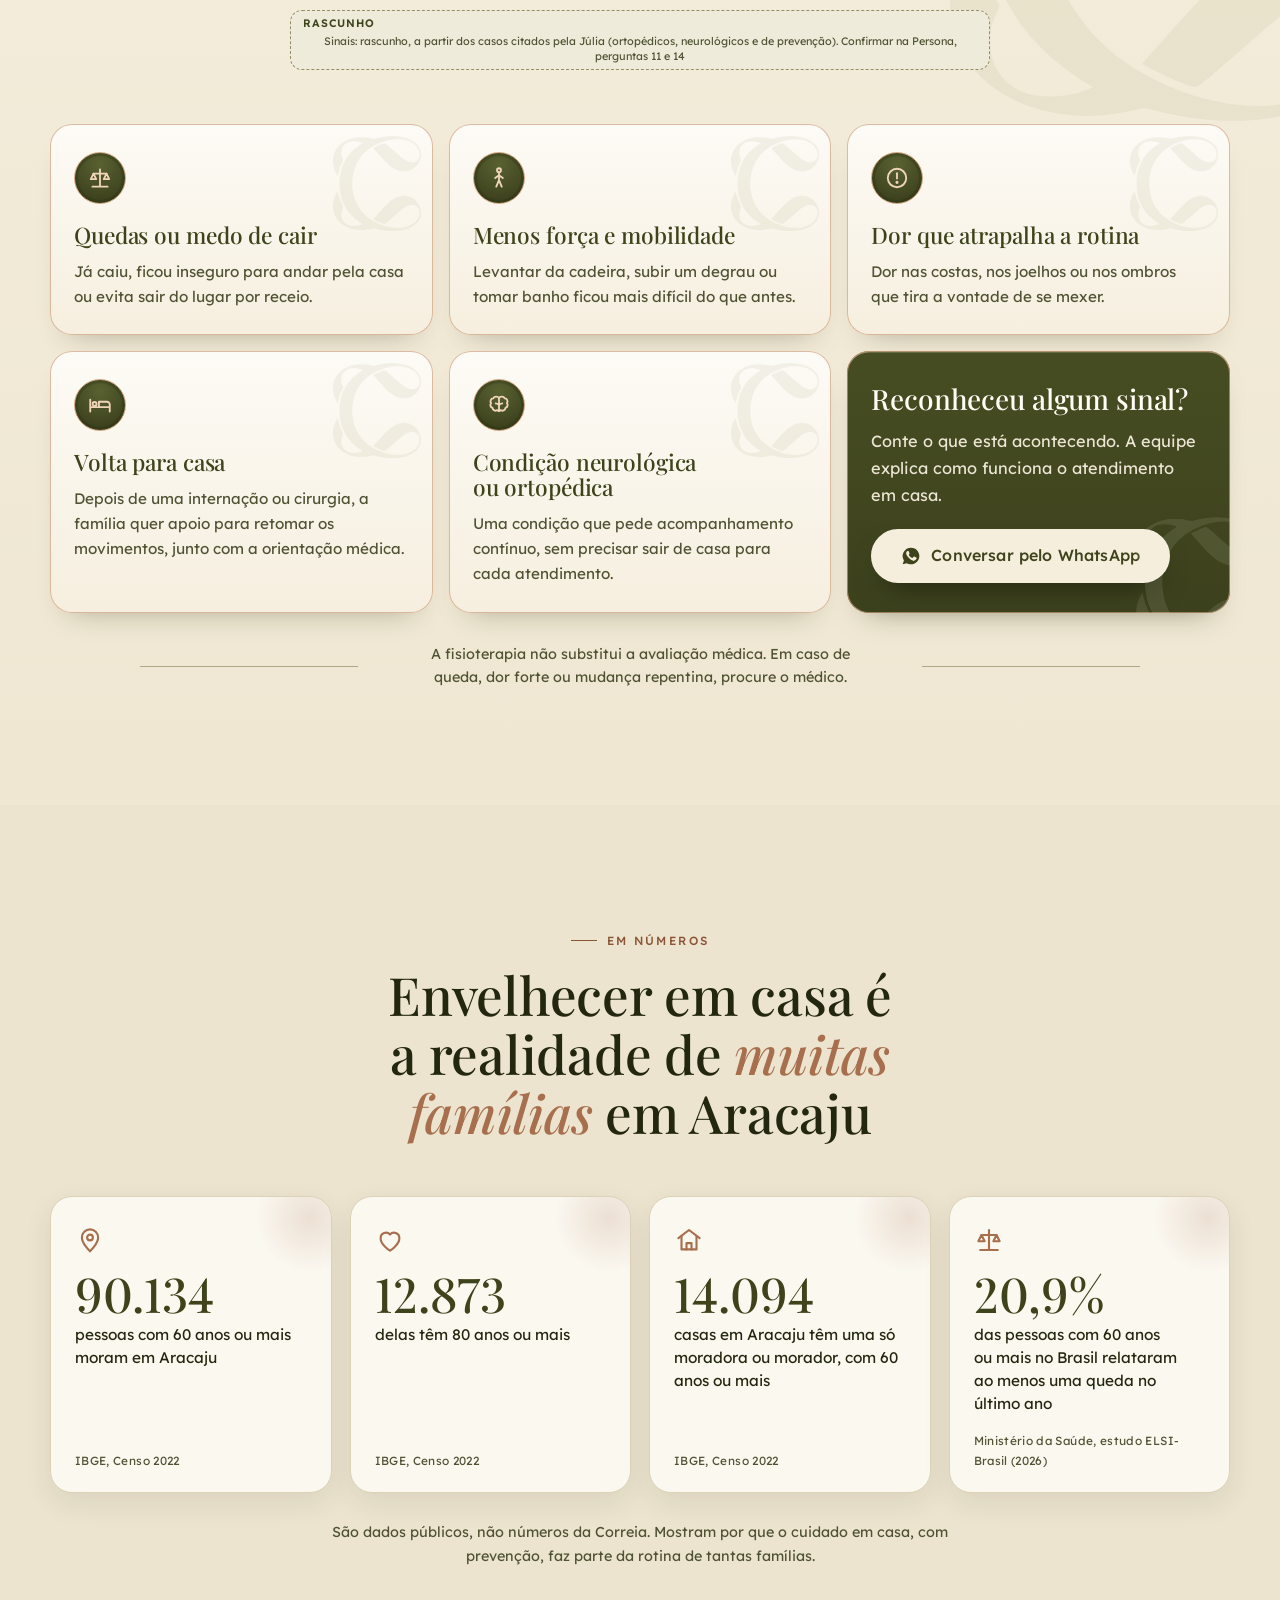
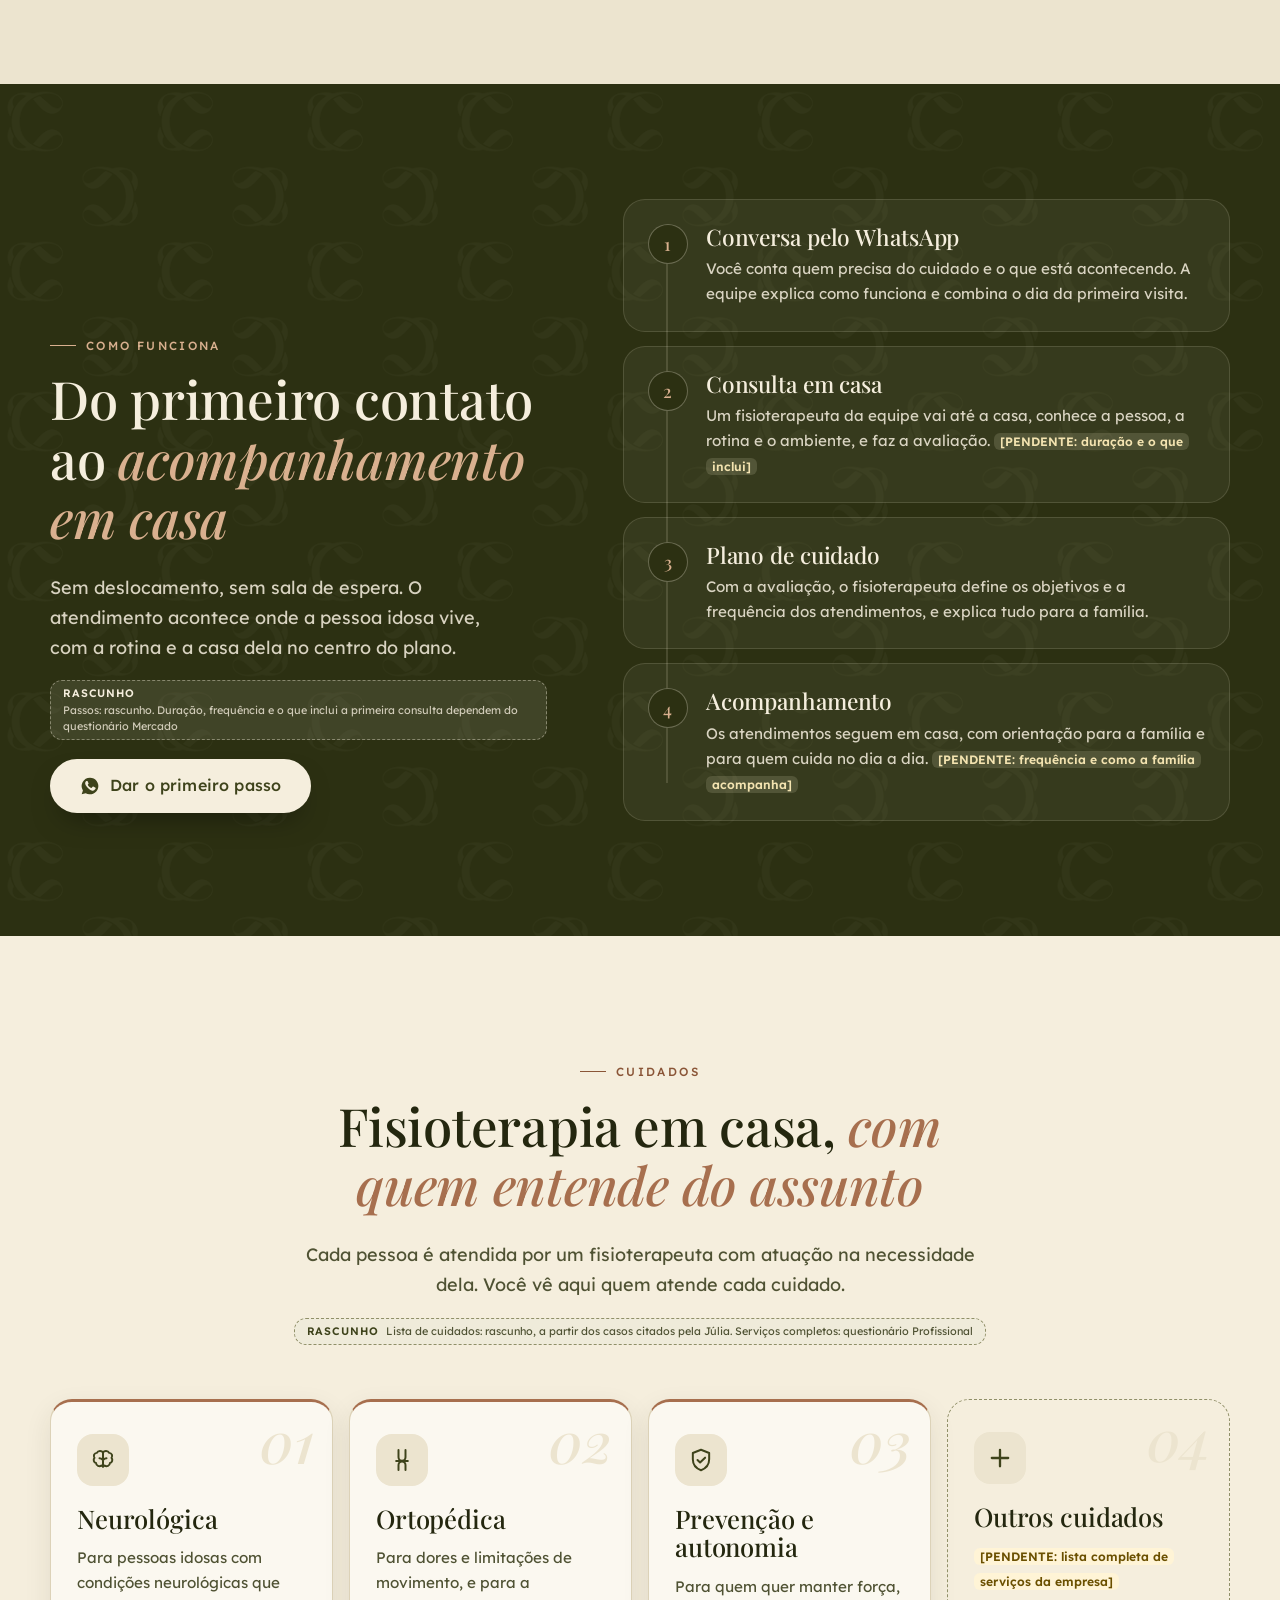
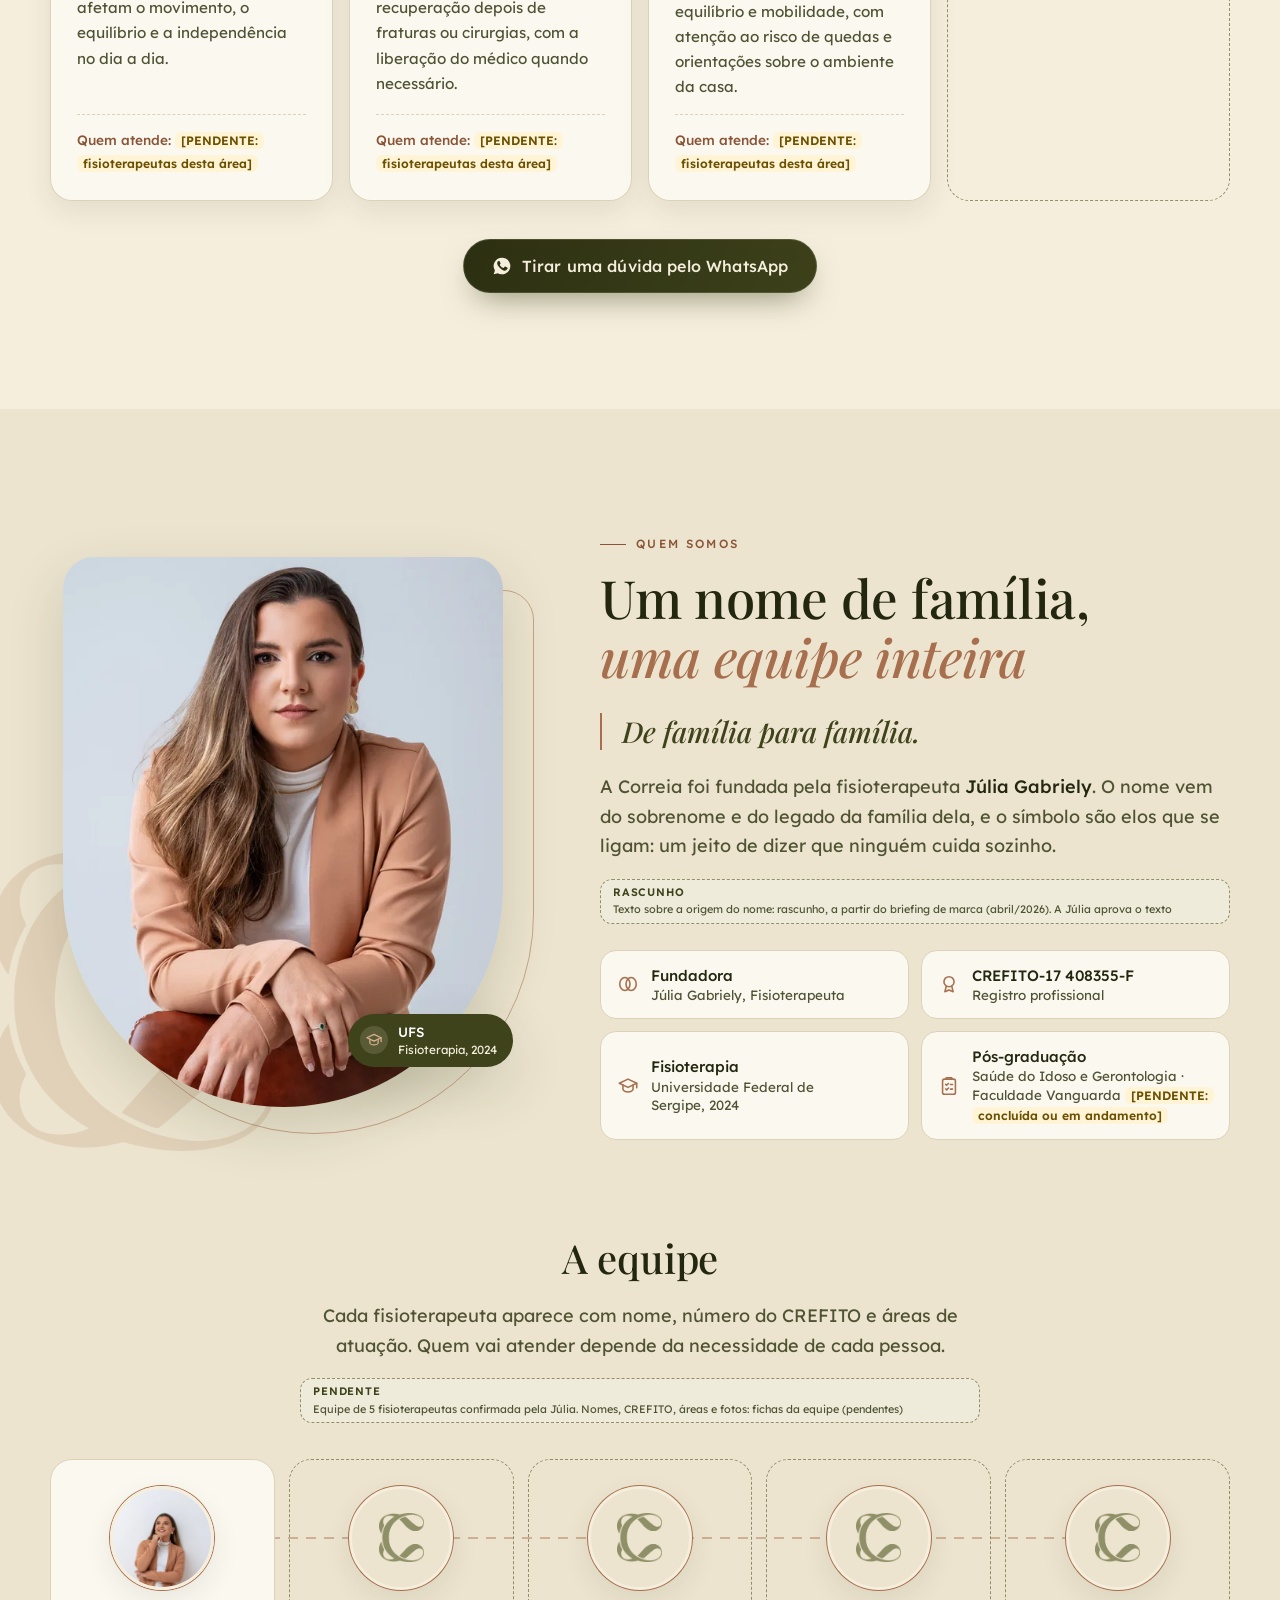
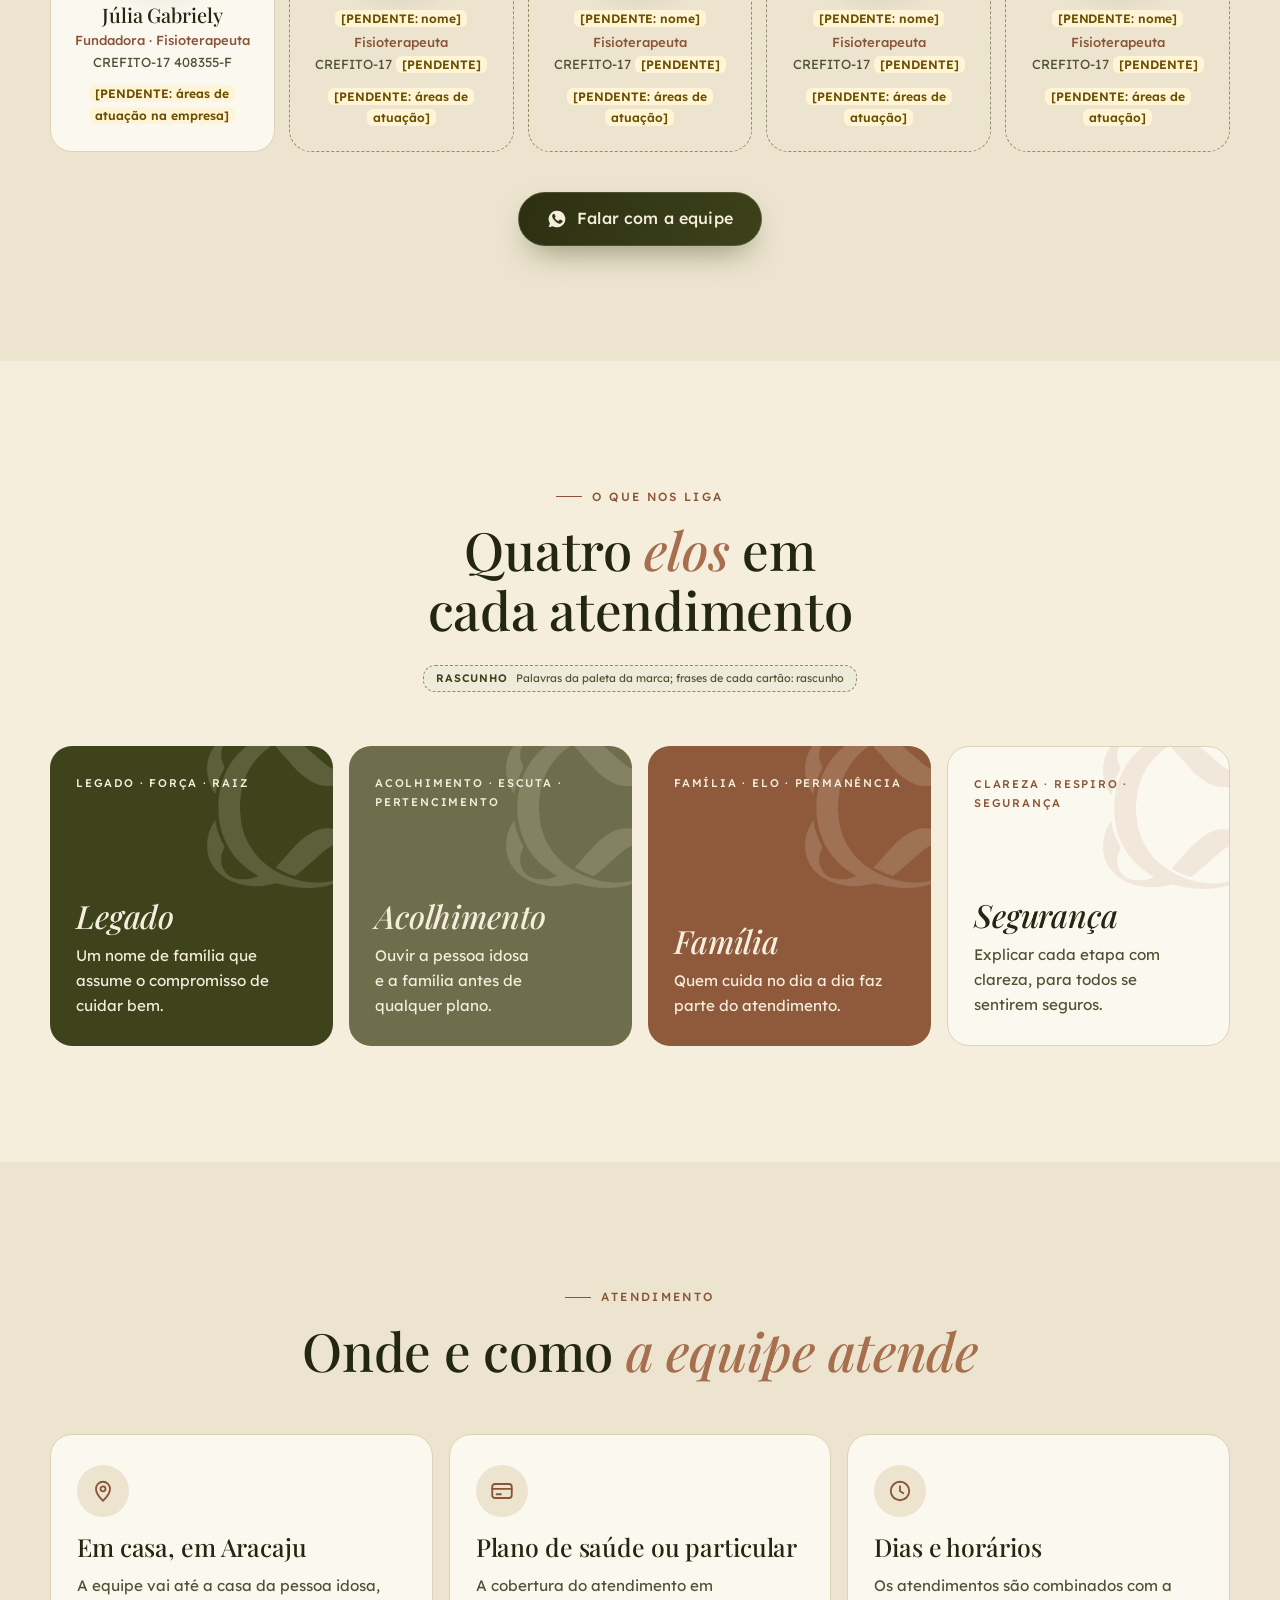
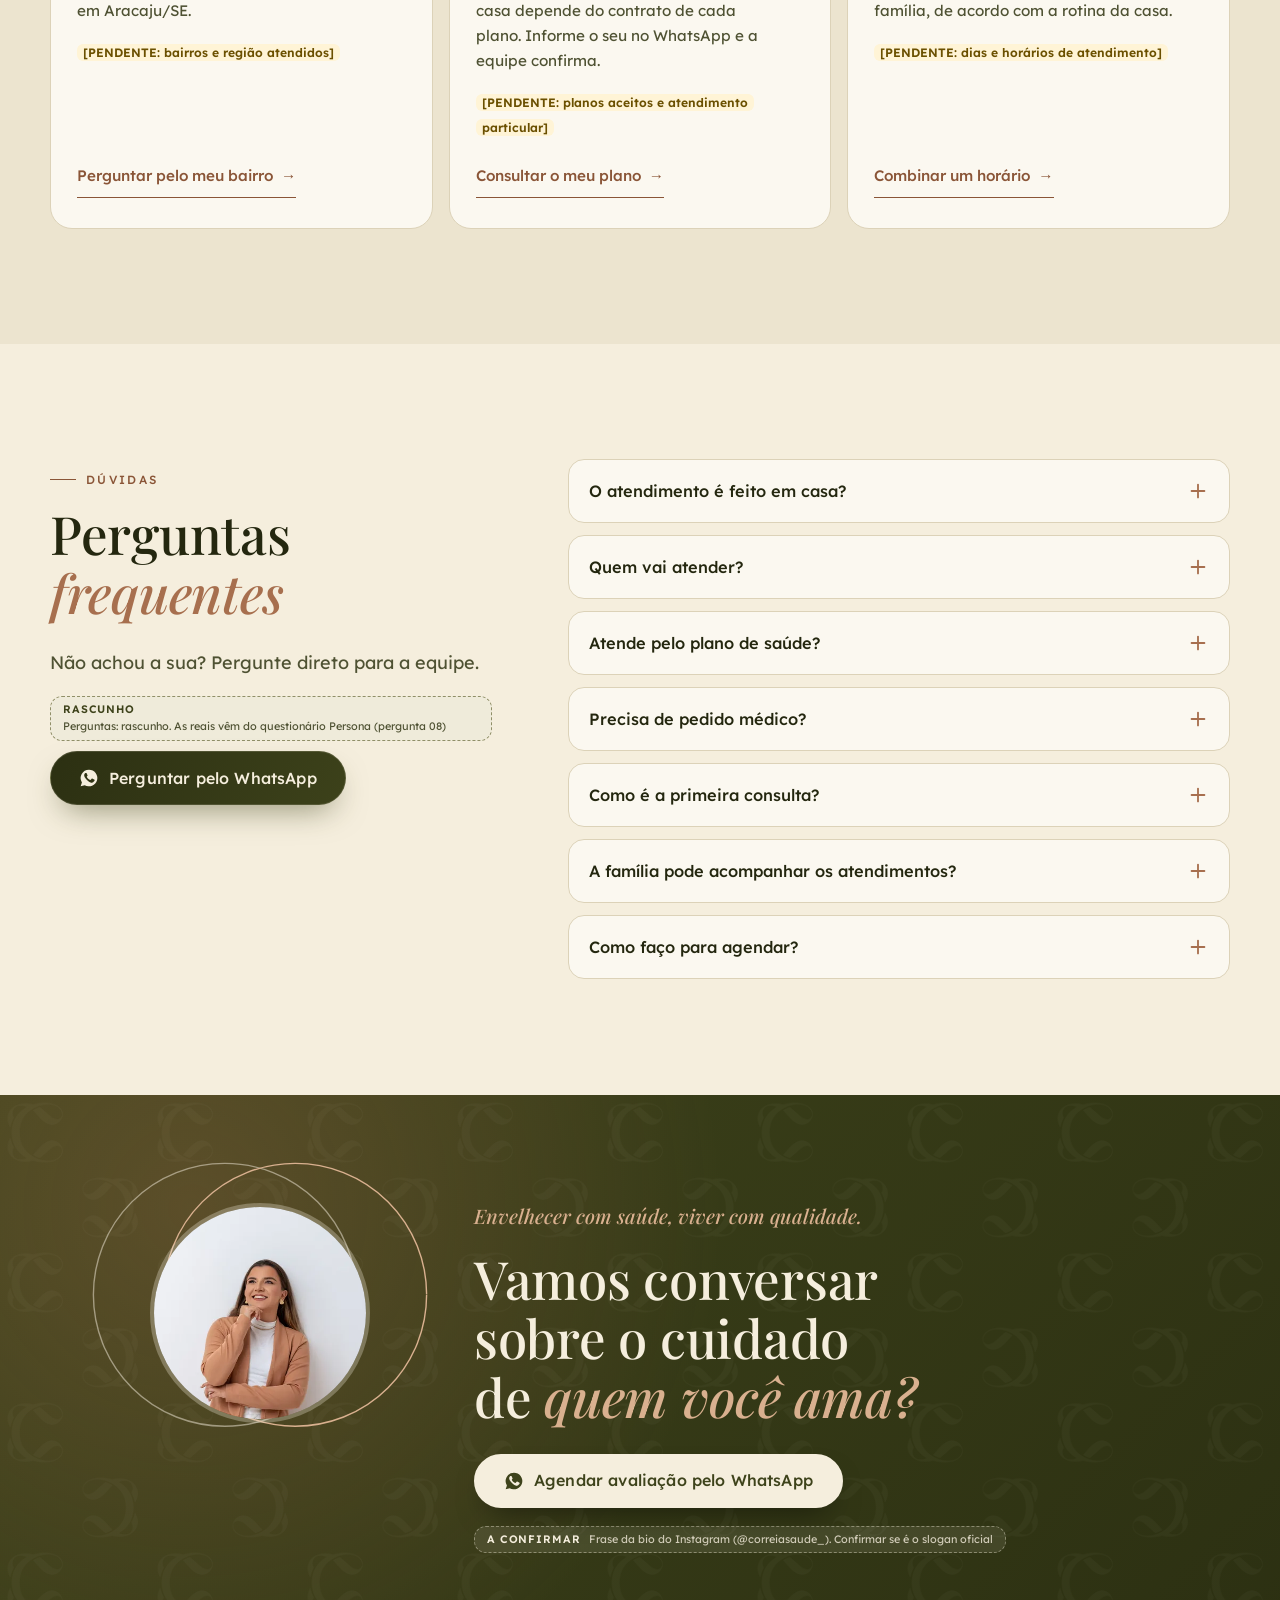
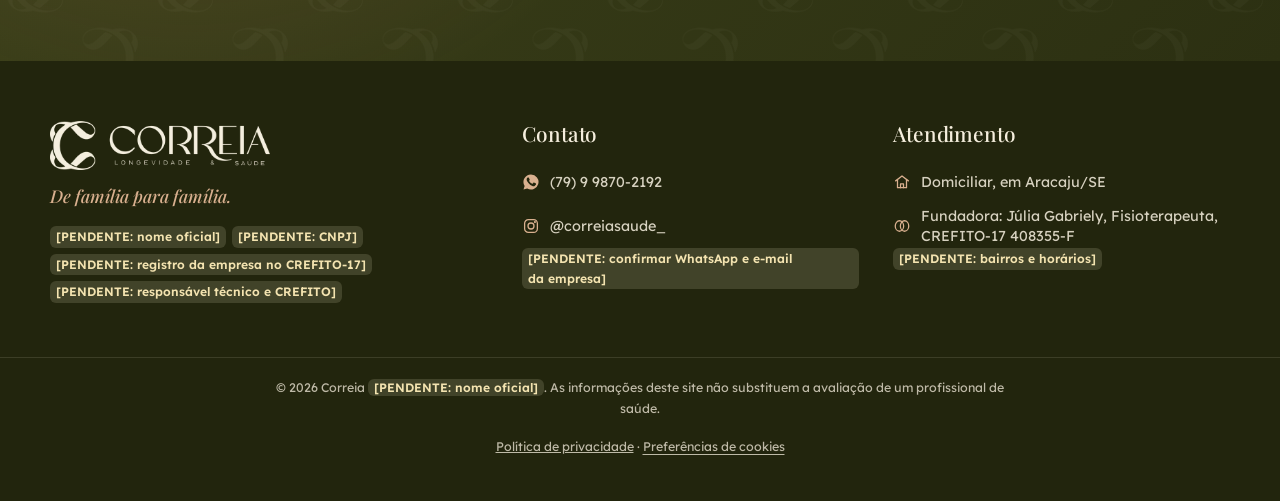
==== commit f3b15dfc: "Aplica a nova proposta no Para quem é: cartões claros e coesos com moldura rosada, chamada escura e " ====
--- a/index.html
+++ b/index.html
@@ -64,7 +64,7 @@
     <!-- Fontes equivalentes, até chegarem os nomes e arquivos das fontes da marca (PENDENTE). -->
     <link href="https://fonts.googleapis.com/css2?family=Lexend:wght@300;400;500;600&family=Playfair+Display:ital,wght@0,500;0,600;1,500;1,600&display=swap" rel="stylesheet">
     <link rel="preload" as="image" href="assets/fundadora/julia-topo-960.webp" imagesrcset="assets/fundadora/julia-topo-560.webp 560w, assets/fundadora/julia-topo-960.webp 960w" imagesizes="(min-width: 1024px) 460px, 86vw">
-    <link rel="stylesheet" href="styles.css?v=20261127-8">
+    <link rel="stylesheet" href="styles.css?v=20261127-9">
 </head>
 <body>
 <!-- GTM (noscript): PENDENTE o ID do gestor de tráfego. Quando existir, troque por:
--- a/styles.css
+++ b/styles.css
@@ -374,7 +374,7 @@
 .sinal h3 { font-size: 1.42rem; }
 .sinal p { margin: 0; color: var(--texto-2); font-size: .95rem; }
 .sinal-chamada { display: flex; flex-direction: column; align-items: flex-start; justify-content: center; background: var(--oliva); border-color: var(--oliva); color: var(--creme); }
-.sinal-chamada::after { background-image: url("assets/marca/simbolo-creme.webp"); opacity: .1; }
+.sinal-chamada::after { background-image: url("assets/marca/simbolo-creme.webp"); opacity: .1; top: auto; bottom: -34px; right: -26px; width: 120px; height: 130px; }
 .sinal-chamada h3 { color: var(--creme); }
 .sinal-chamada p { color: rgba(245, 238, 221, .86); margin-bottom: 20px; }
 /* Reajuste do bloco "Para quem é" (27/11/2026, a partir da proposta do ChatGPT, só com a paleta):
@@ -383,27 +383,22 @@
 #para-quem { background: linear-gradient(180deg, var(--creme) 0%, #EFE7D2 100%); }
 #para-quem::before { content: ""; position: absolute; right: -90px; top: 110px; width: 420px; aspect-ratio: 417 / 451; background: url("assets/marca/simbolo-salvia.webp") center / contain no-repeat; opacity: .1; pointer-events: none; }
 #para-quem > .conteiner { position: relative; }
-/* "está na hora": estilo de antes, só com a cor em verde-oliva médio (#596131, o mesmo tom dos ícones da faixa verde): contraste 5,6:1 e destaque claro sobre o título escuro */
-#para-quem-titulo em { color: #596131; }
-.sinal { border-top: 3px solid var(--terracota); box-shadow: 0 16px 30px -20px rgba(44, 48, 18, .45); }
-.sinal-icone { background: var(--oliva); color: var(--creme); }
-.sinais > .sinal:nth-child(2), .sinais > .sinal:nth-child(4) { border-color: transparent; border-top-color: var(--terracota-clara); }
-.sinais > .sinal:nth-child(2) { background: var(--oliva); }
-.sinais > .sinal:nth-child(4) { background: var(--terracota-fundo); }
-.sinais > .sinal:nth-child(2) h3, .sinais > .sinal:nth-child(4) h3 { color: var(--creme); }
-.sinais > .sinal:nth-child(2) p, .sinais > .sinal:nth-child(4) p { color: rgba(245, 238, 221, .92); }
-.sinais > .sinal:nth-child(2)::after, .sinais > .sinal:nth-child(4)::after { background-image: url("assets/marca/simbolo-creme.webp"); opacity: .1; }
-.sinais > .sinal:nth-child(2) .sinal-icone { background: var(--creme); color: var(--oliva); }
-.sinais > .sinal:nth-child(4) .sinal-icone { background: var(--creme); color: var(--terracota-fundo); }
-/* Cartão da chamada: o mais escuro e o de texto maior da seção */
-.sinal-chamada { background: var(--oliva-escuro); border-color: var(--oliva-escuro); border-top-color: var(--terracota-clara); }
-.sinal-chamada h3 { font-size: 1.75rem; }
+/* "está na hora": terracota com um sublinhado fino desenhado à mão (SVG embutido, mesma cor); contraste de título grande */
+#para-quem-titulo em { color: var(--terracota); padding-bottom: .1em; background: url("data:image/svg+xml;utf8,<svg xmlns='http://www.w3.org/2000/svg' viewBox='0 0 300 12' preserveAspectRatio='none'><path d='M3 8 C 60 2, 140 11, 297 4' fill='none' stroke='%23A76F4E' stroke-width='2.6' stroke-linecap='round'/></svg>") 0 100% / 100% .2em no-repeat; }
+/* Cartões (a partir da proposta aprovada em 27/11/2026): todos claros e coesos, com moldura metálica rosada fina (a mesma da faixa verde),
+   ícone oliva com borda rosada e o símbolo da marca no canto de cima. Só a chamada é escura, o cartão de maior peso. */
+.sinal { border: 0; background: linear-gradient(180deg, #FDFBF6, #F6EFDF); box-shadow: inset 0 0 0 1px rgba(201, 154, 118, .65), 0 16px 30px -20px rgba(44, 48, 18, .4); }
+.sinal::after { top: 12px; right: 12px; bottom: auto; width: 88px; height: 95px; opacity: .1; }
+.sinal h3 { color: var(--oliva); }
+.sinal-icone { background: radial-gradient(circle at 50% 22%, #596131, #3C411D 80%); border: 1.5px solid #D2A783; color: #F1D5B9; box-shadow: inset 0 0 0 3px rgba(34, 37, 13, .25); }
+.sinal-chamada { background: linear-gradient(180deg, #474D22, #3C411D); box-shadow: inset 0 0 0 1px rgba(201, 154, 118, .7), inset 0 1.5px 0 rgba(255, 236, 214, .35), 0 16px 30px -20px rgba(44, 48, 18, .55); }
+.sinal-chamada::after { background-image: url("assets/marca/simbolo-creme.webp"); opacity: .1; top: auto; bottom: -34px; right: -26px; width: 120px; height: 130px; }
+.sinal-chamada h3 { font-size: 1.75rem; color: #FFFCF4; }
 .sinal-chamada p { font-size: 1.02rem; color: rgba(245, 238, 221, .95); }
 @media (hover: hover) {
     .sinal.visivel:hover { transform: translateY(-6px); box-shadow: var(--sombra); }
     .sinal:hover .sinal-icone { transform: rotate(-8deg) scale(1.06); background: var(--terracota-fundo); color: var(--creme); }
     .sinal:hover::after { transform: rotate(-10deg) scale(1.08); opacity: .2; }
-    .sinais > .sinal:nth-child(2):hover .sinal-icone, .sinais > .sinal:nth-child(4):hover .sinal-icone { background: var(--terracota-clara); color: var(--oliva-escuro); }
 }
 /* Celular: ícone ao lado do texto, para os cinco sinais caberem em menos rolagem */
 @media (max-width: 599px) {
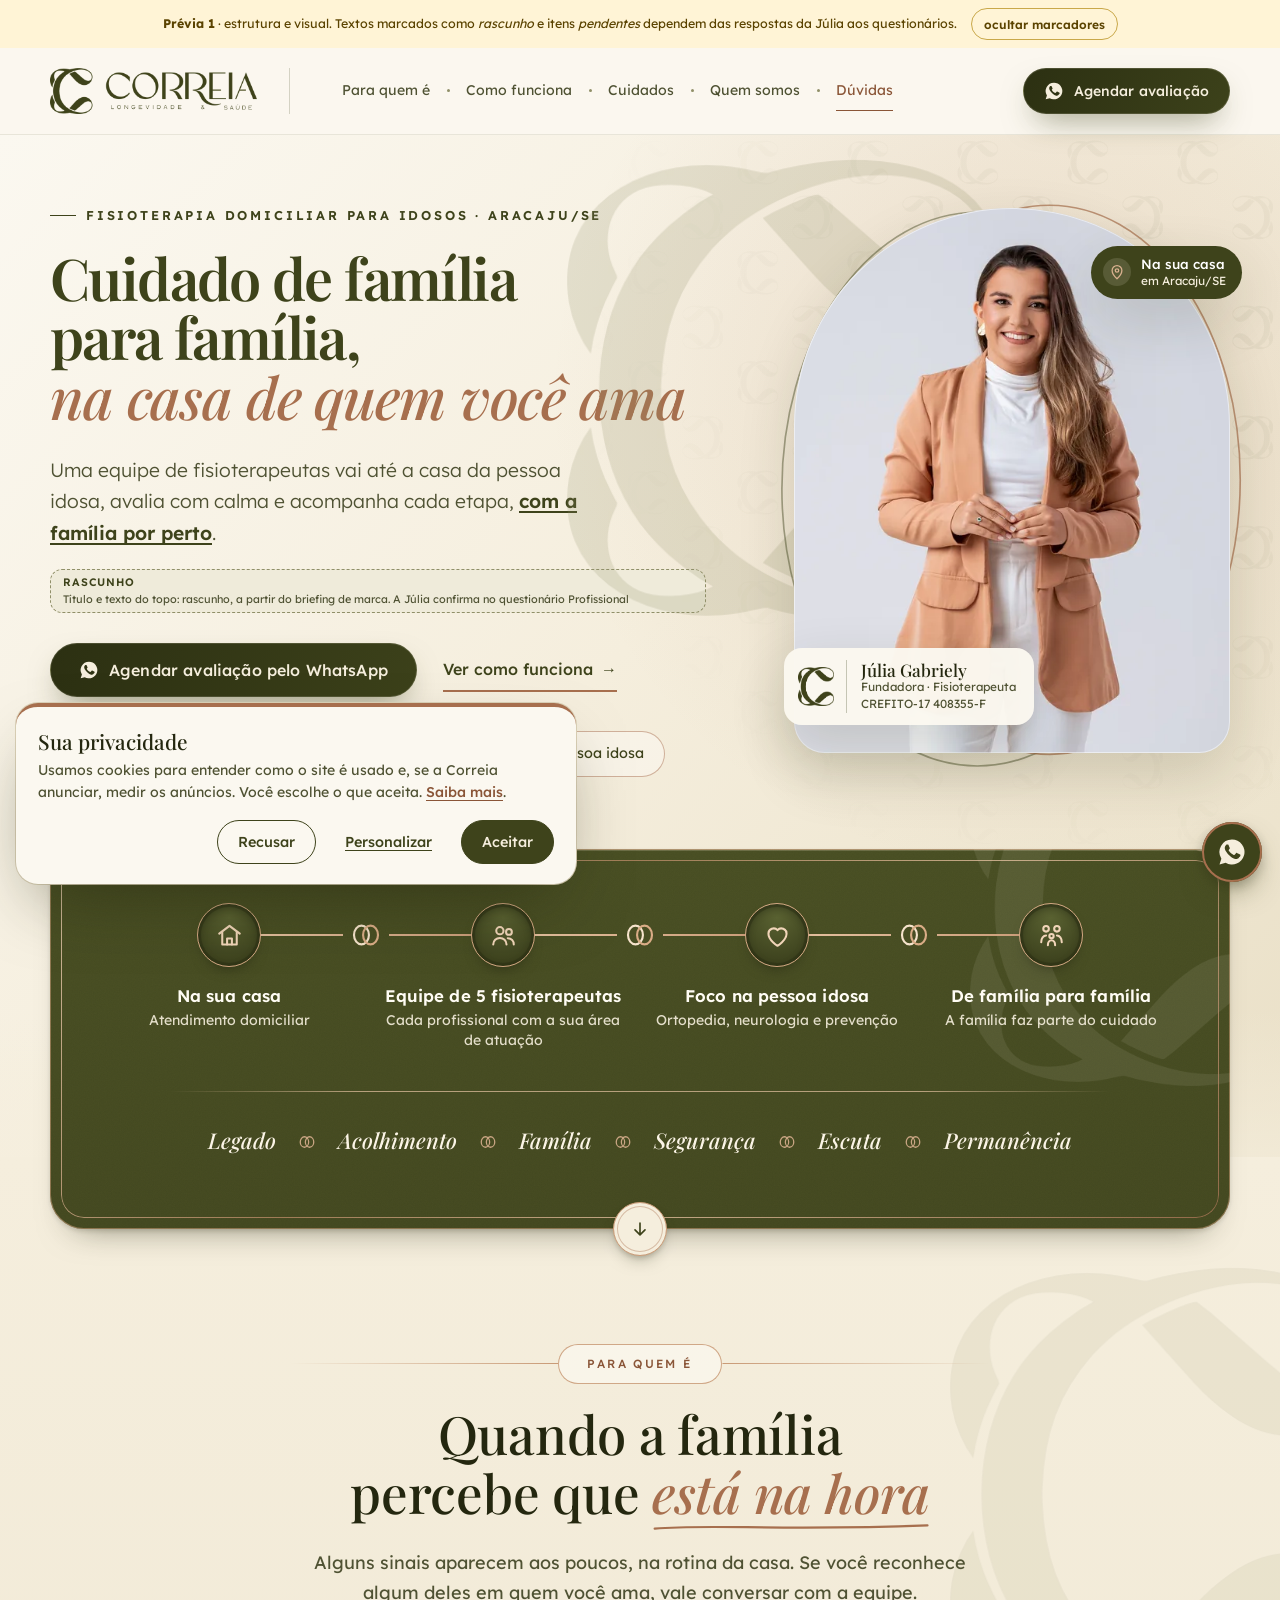
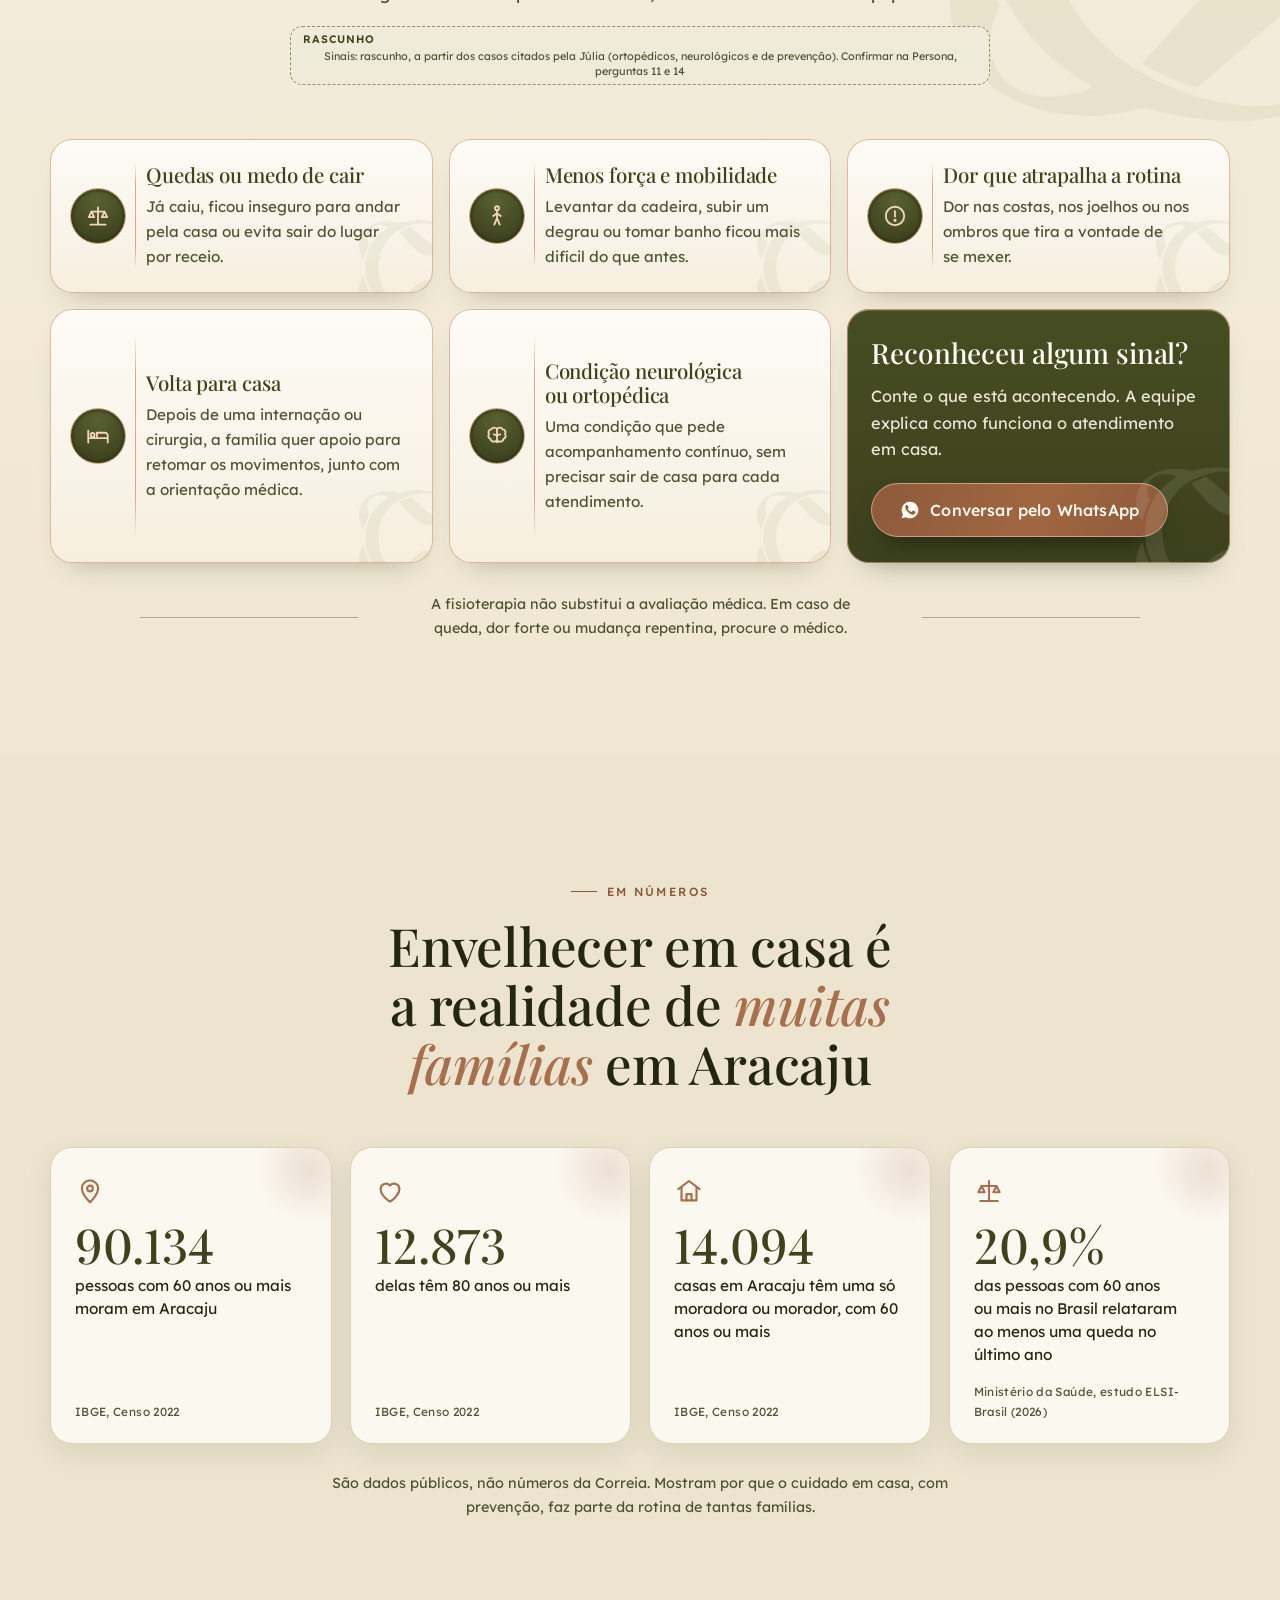
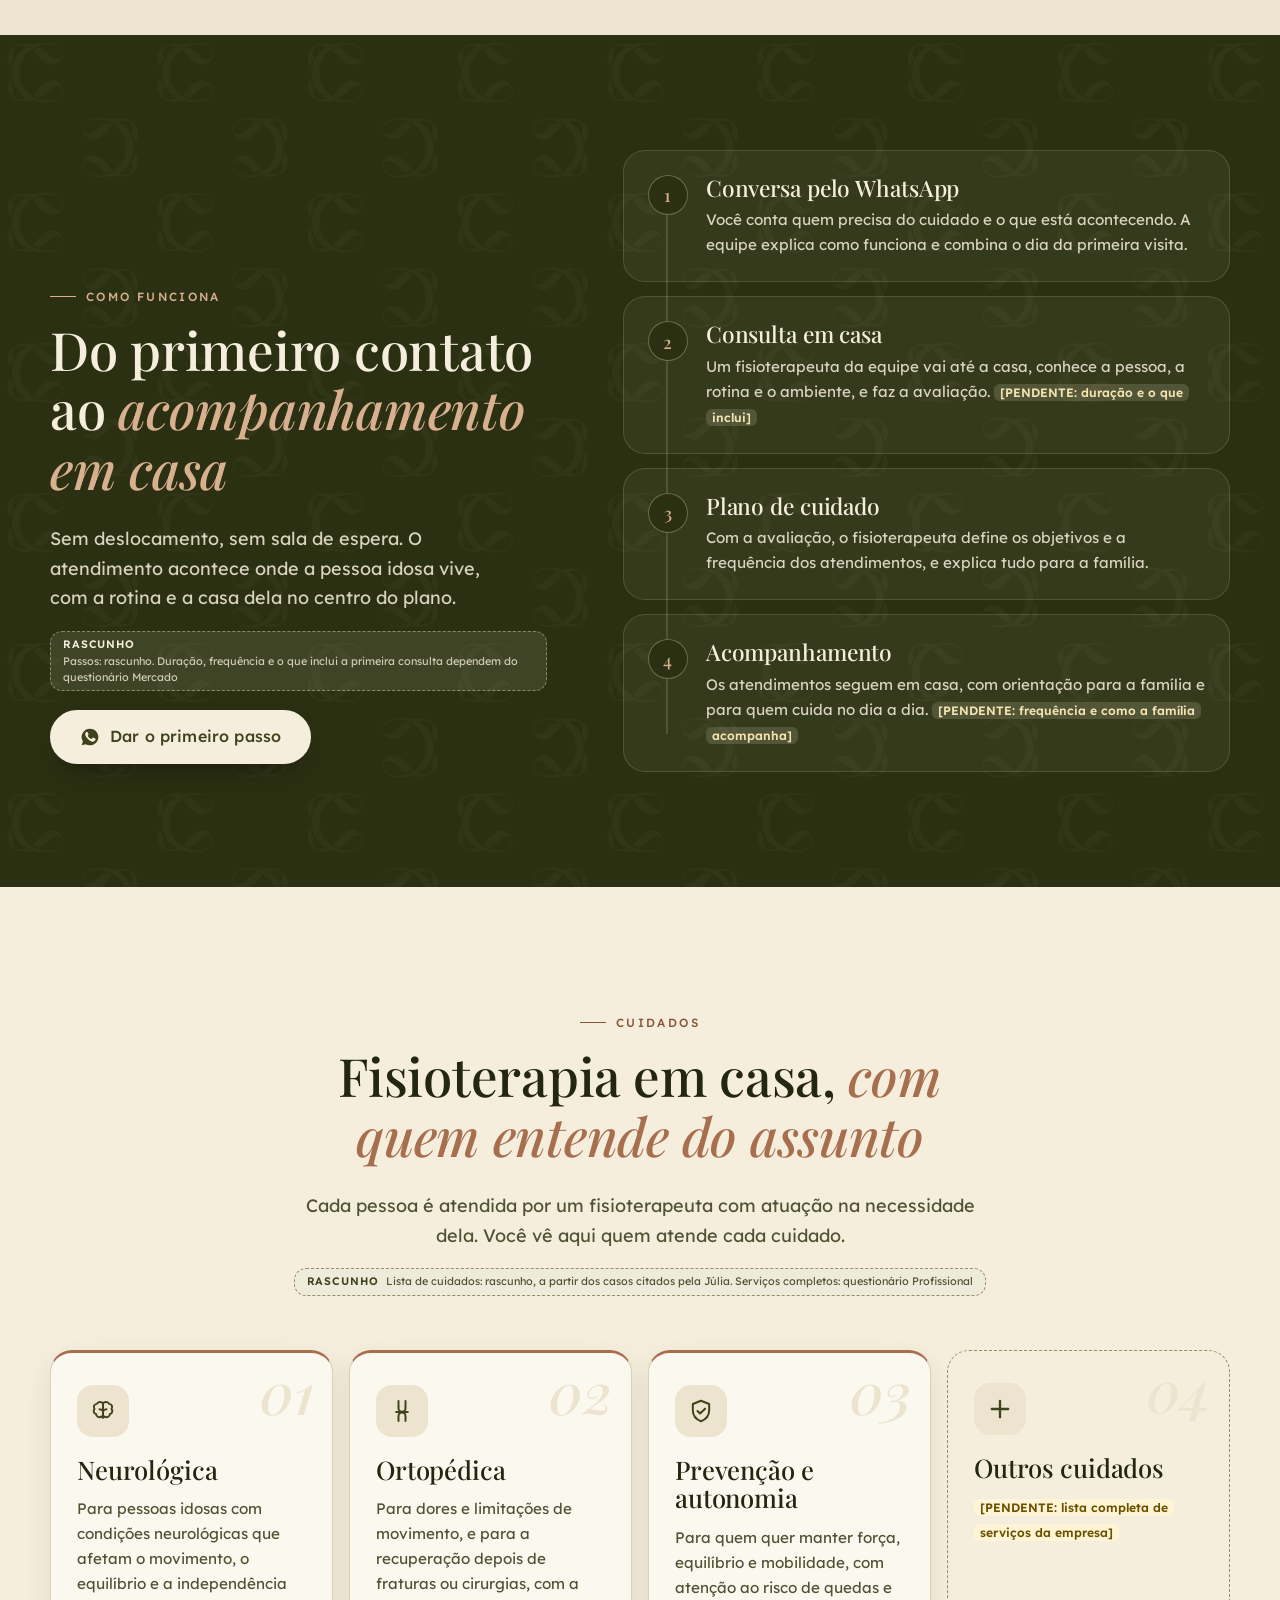
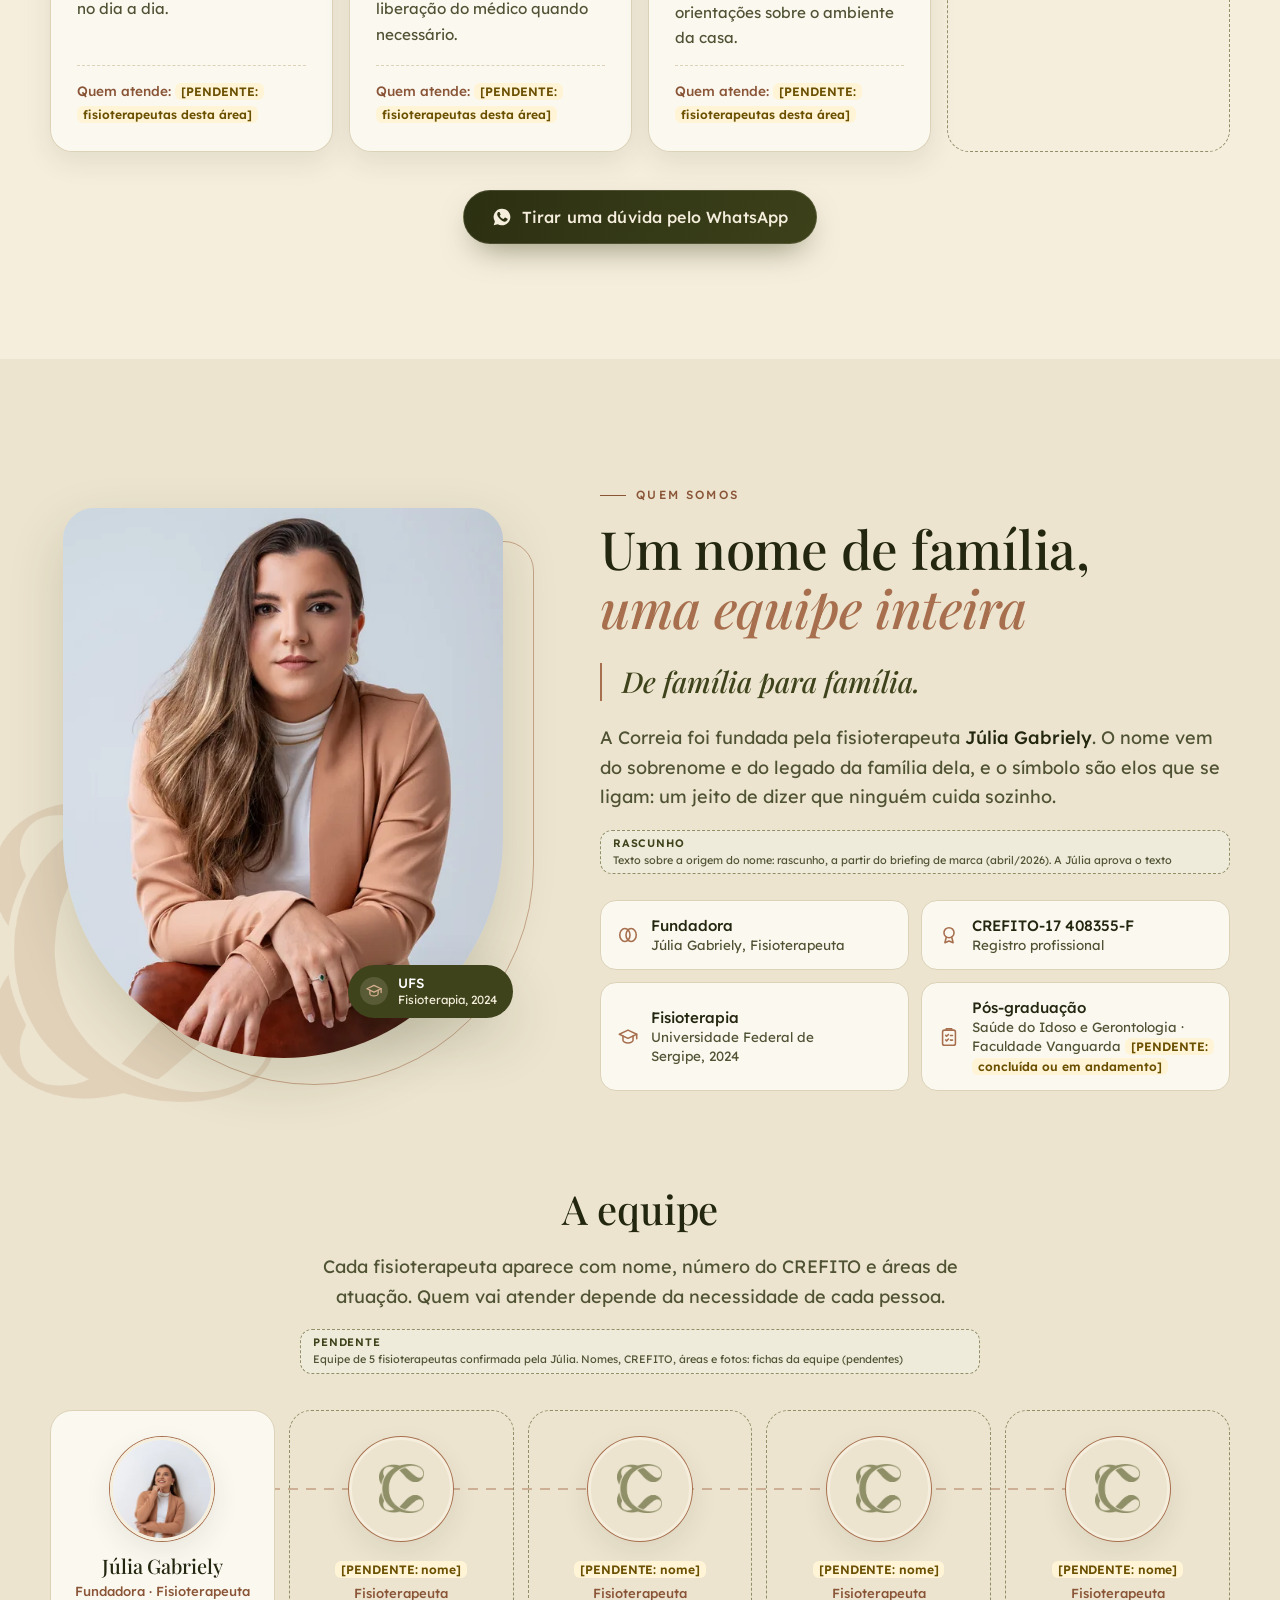
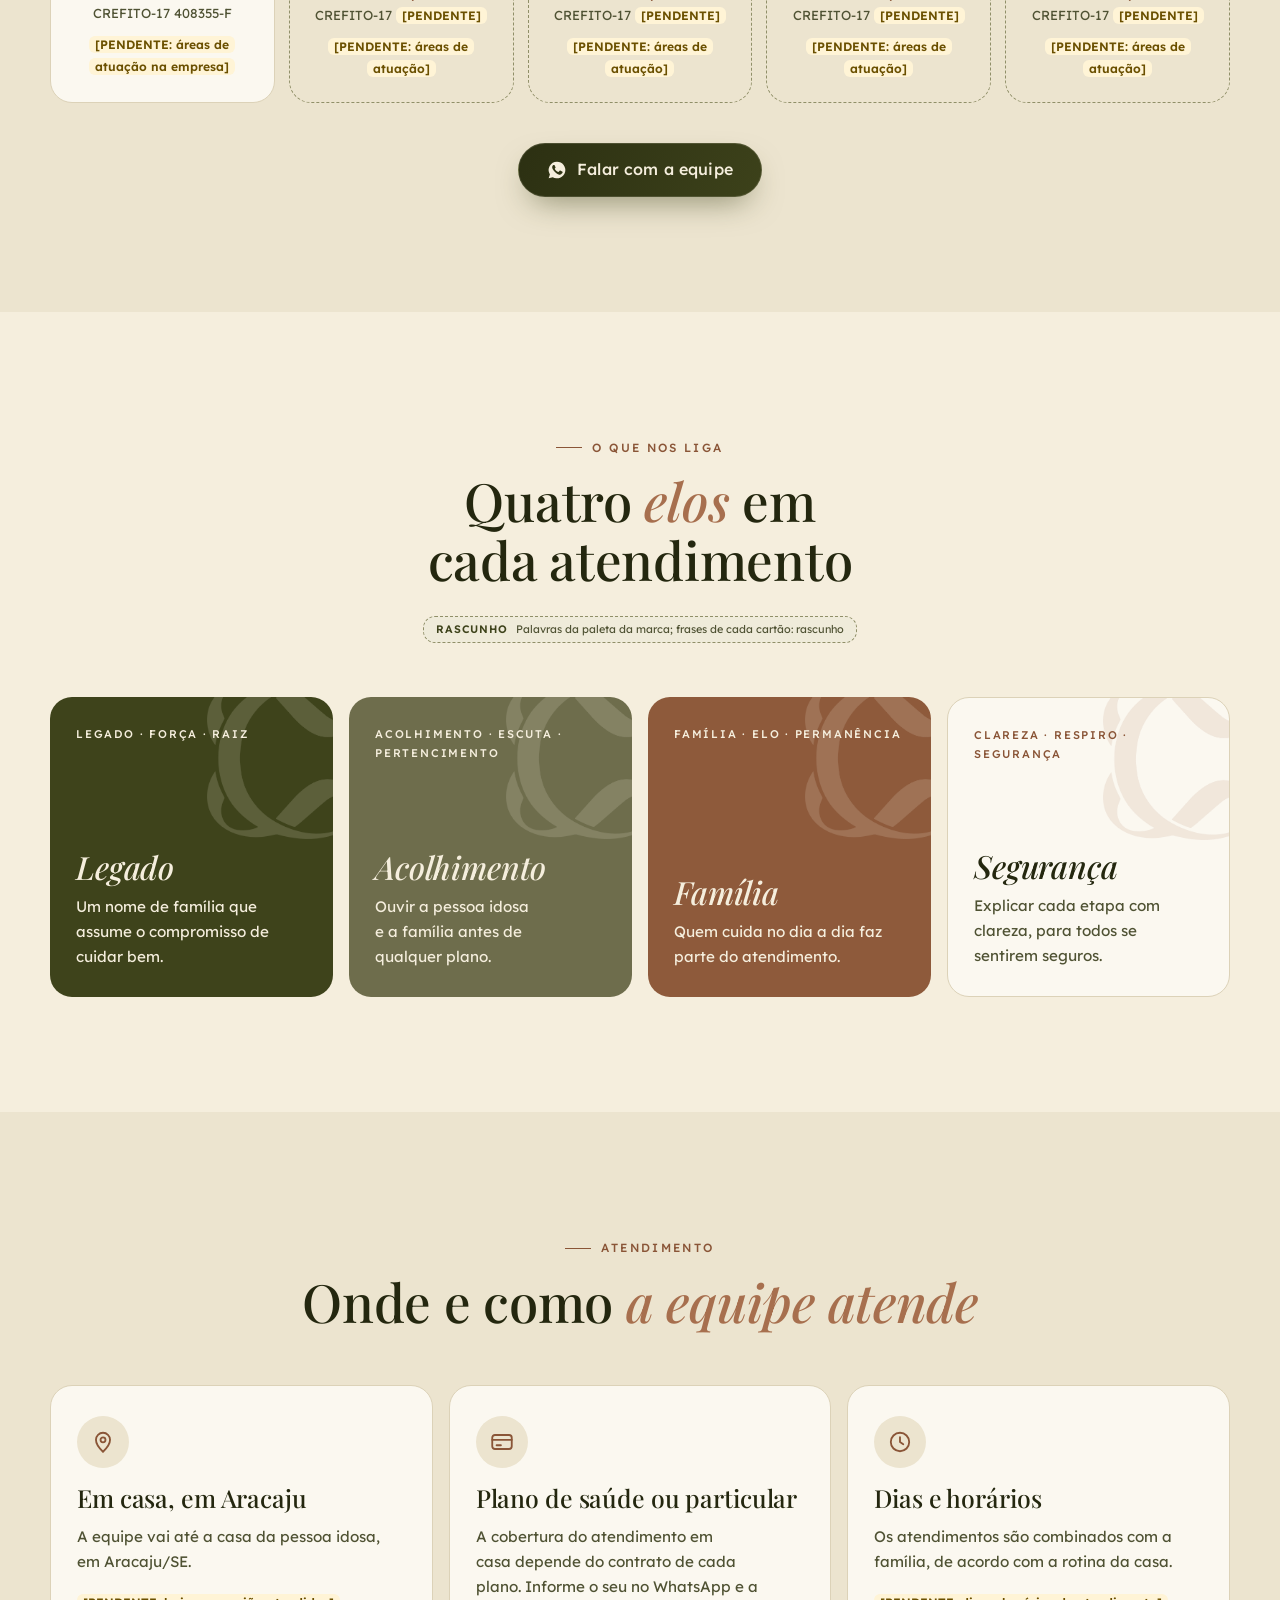
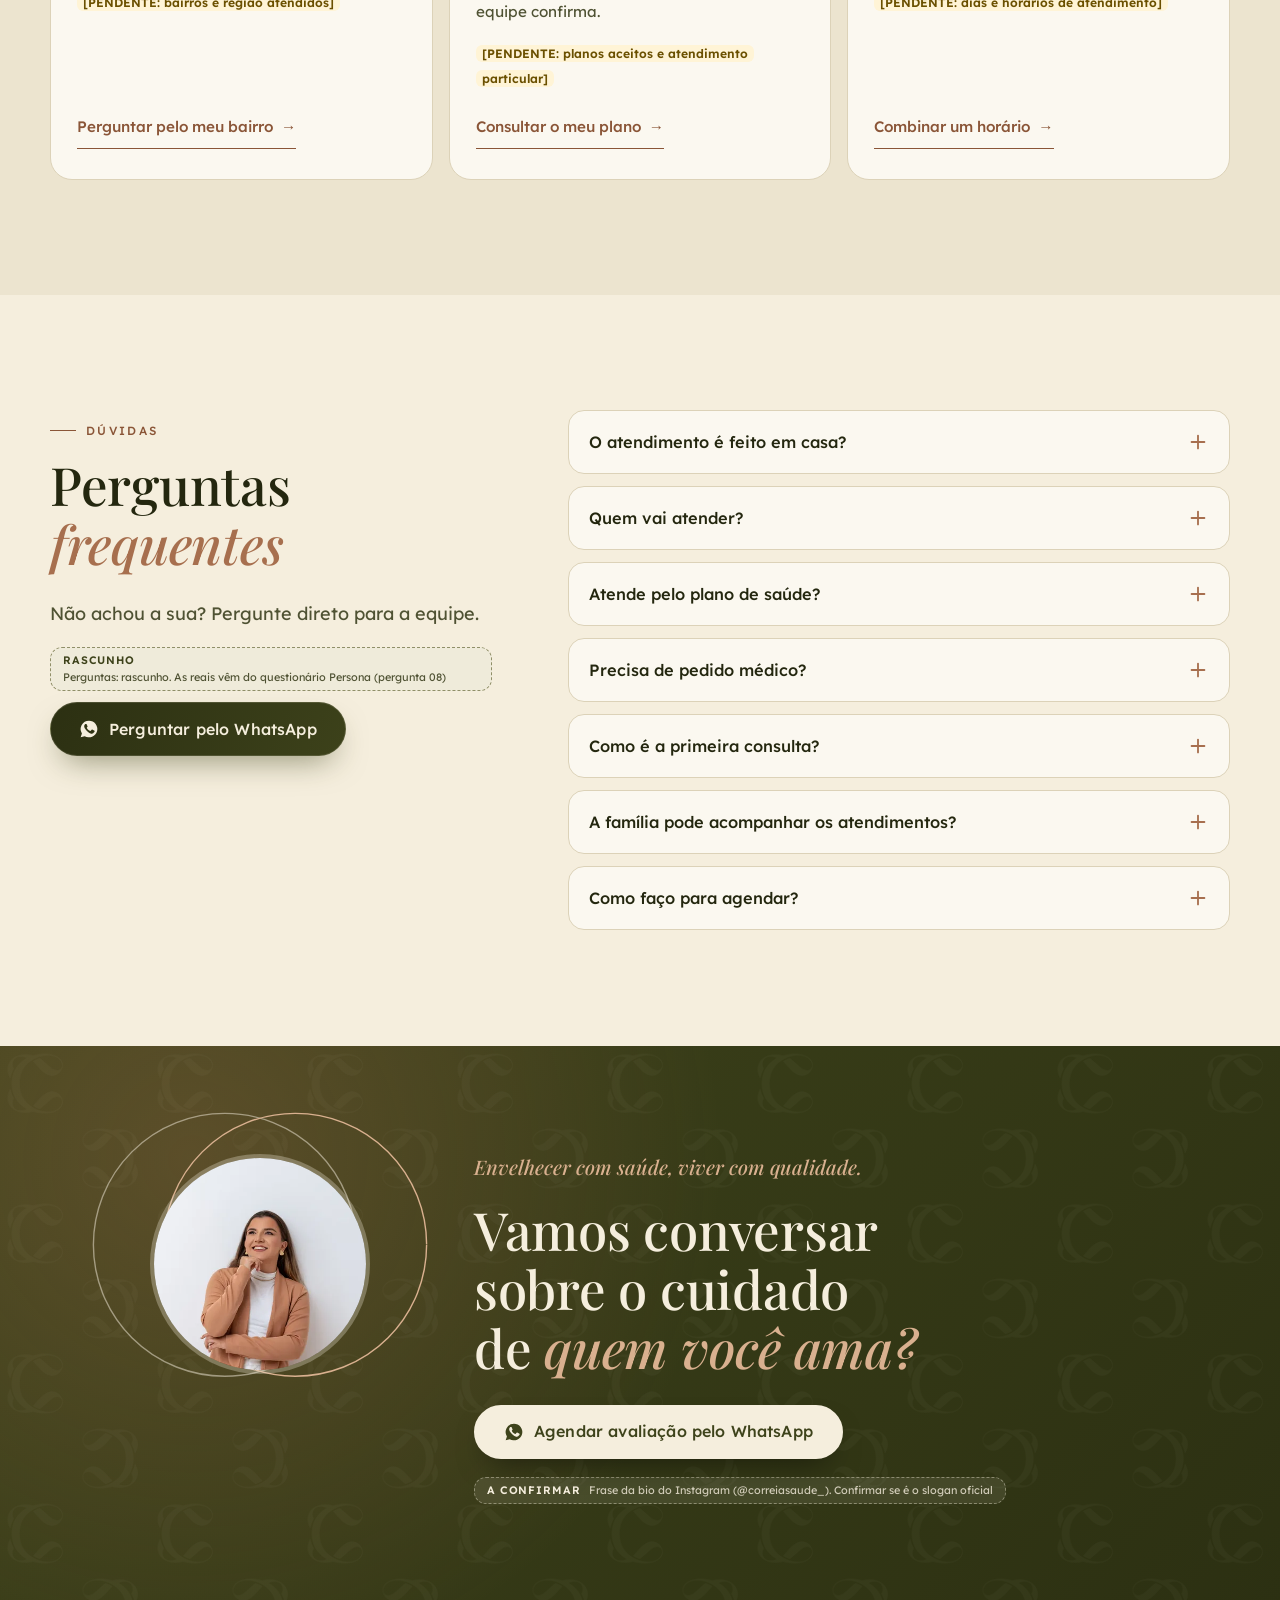
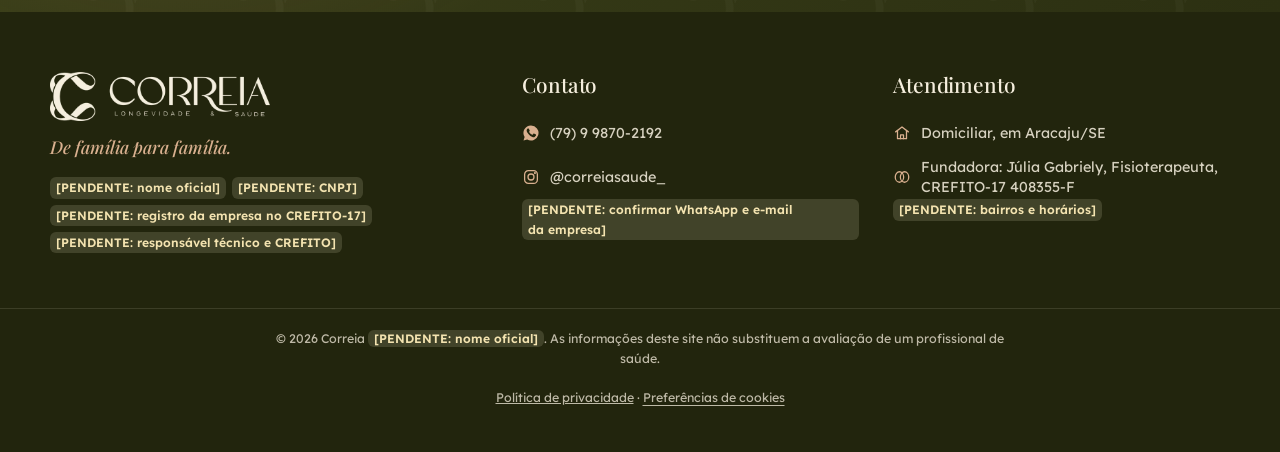
==== commit de229801: "Aplica no Para quem é os cartões horizontais, o rótulo em pílula e o botão cobre da chamada Co-Autho" ====
--- a/index.html
+++ b/index.html
@@ -64,7 +64,7 @@
     <!-- Fontes equivalentes, até chegarem os nomes e arquivos das fontes da marca (PENDENTE). -->
     <link href="https://fonts.googleapis.com/css2?family=Lexend:wght@300;400;500;600&family=Playfair+Display:ital,wght@0,500;0,600;1,500;1,600&display=swap" rel="stylesheet">
     <link rel="preload" as="image" href="assets/fundadora/julia-topo-960.webp" imagesrcset="assets/fundadora/julia-topo-560.webp 560w, assets/fundadora/julia-topo-960.webp 960w" imagesizes="(min-width: 1024px) 460px, 86vw">
-    <link rel="stylesheet" href="styles.css?v=20261127-9">
+    <link rel="stylesheet" href="styles.css?v=20261127-10">
 </head>
 <body>
 <!-- GTM (noscript): PENDENTE o ID do gestor de tráfego. Quando existir, troque por:
@@ -200,7 +200,7 @@
     <section class="secao" id="para-quem" aria-labelledby="para-quem-titulo">
         <div class="conteiner">
             <header class="cabeca centro">
-                <p class="sobretitulo">Para quem é</p>
+                <p class="sobretitulo sobretitulo-pilula"><span>Para quem é</span></p>
                 <h2 id="para-quem-titulo">Quando a família percebe que <em>está na hora</em></h2>
                 <p>Alguns sinais aparecem aos poucos, na rotina da casa. Se você reconhece algum deles em quem você ama, vale conversar com a equipe.</p>
                 <p class="marcador" data-nota="Sinais: rascunho, a partir dos casos citados pela Júlia (ortopédicos, neurológicos e de prevenção). Confirmar na Persona, perguntas 11 e 14">rascunho</p>
--- a/styles.css
+++ b/styles.css
@@ -395,6 +395,32 @@
 .sinal-chamada::after { background-image: url("assets/marca/simbolo-creme.webp"); opacity: .1; top: auto; bottom: -34px; right: -26px; width: 120px; height: 130px; }
 .sinal-chamada h3 { font-size: 1.75rem; color: #FFFCF4; }
 .sinal-chamada p { font-size: 1.02rem; color: rgba(245, 238, 221, .95); }
+/* Reajuste aprovado em 27/11/2026 (a partir da referência do ChatGPT): cartões na horizontal, rótulo em pílula e botão cobre na chamada.
+   Para mexer: o fio vertical (::before) fica a 85 px da borda (20 de margem + 56 do ícone + 9 de vão); se mudar o ícone, mude o fio. */
+/* 2) Rótulo em pílula, com uma linha fina de cada lado */
+#para-quem .sobretitulo-pilula { display: flex; align-items: center; justify-content: center; gap: 0; width: 100%; max-width: 760px; margin: 0 auto 20px; }
+#para-quem .sobretitulo-pilula::before, #para-quem .sobretitulo-pilula::after { content: ""; flex: 1 1 40px; width: auto; height: 1px; background: linear-gradient(90deg, transparent, #C99A76); }
+#para-quem .sobretitulo-pilula::after { transform: scaleX(-1); }
+#para-quem .sobretitulo-pilula span { padding: 9px 28px; border: 1px solid rgba(201, 154, 118, .85); border-radius: 99px; background: rgba(251, 248, 240, .7); }
+
+/* 1) Cartões na horizontal: ícone à esquerda, fio vertical e texto à direita (a partir de 600 px; no celular já é assim) */
+@media (min-width: 600px) {
+    .sinal:not(.sinal-chamada) { display: grid; grid-template-columns: 56px 1fr; column-gap: 0; align-items: center; padding: 24px 20px; }
+    .sinal:not(.sinal-chamada) .sinal-icone { grid-row: 1 / span 2; width: 56px; height: 56px; margin: 0; }
+    .sinal:not(.sinal-chamada) .sinal-icone svg { width: 26px; height: 26px; }
+    .sinal:not(.sinal-chamada) h3 { font-size: 1.28rem; line-height: 1.2; }
+    .sinal:not(.sinal-chamada) h3 { grid-column: 2; align-self: end; margin: 0 0 .3em; }
+    .sinal:not(.sinal-chamada) p { grid-column: 2; align-self: start; }
+    /* fio vertical entre o ícone e o texto: 20 de margem + 56 do ícone + 9 de vão */
+    .sinal:not(.sinal-chamada)::before { content: ""; position: absolute; left: 85px; top: 24px; bottom: 24px; width: 1px; background: linear-gradient(transparent, #C99A76 20%, #C99A76 80%, transparent); opacity: .8; }
+    .sinal:not(.sinal-chamada) h3, .sinal:not(.sinal-chamada) p { padding-left: 20px; }
+    .sinal:not(.sinal-chamada)::after { top: auto; bottom: -22px; right: -14px; }
+}
+
+/* 3) Botão da chamada em cobre (terracota de fundo com degradê leve): texto creme com contraste 5,9:1 */
+.sinal-chamada .botao-destaque.botao-claro { background: linear-gradient(115deg, #8E5A3B, #A06640 55%, #8E5A3B); border: 1px solid rgba(243, 215, 188, .55); color: #FFFCF4; box-shadow: 0 14px 28px -14px rgba(0, 0, 0, .6); }
+.sinal-chamada .botao-destaque.botao-claro::after { background: linear-gradient(90deg, transparent, rgba(255, 236, 214, .35), transparent); }
+@media (hover: hover) { .sinal-chamada .botao-destaque.botao-claro:hover { background: linear-gradient(115deg, #7D4D31, #8E5A3B 55%, #7D4D31); border-color: rgba(243, 215, 188, .8); color: #FFFCF4; } }
 @media (hover: hover) {
     .sinal.visivel:hover { transform: translateY(-6px); box-shadow: var(--sombra); }
     .sinal:hover .sinal-icone { transform: rotate(-8deg) scale(1.06); background: var(--terracota-fundo); color: var(--creme); }
